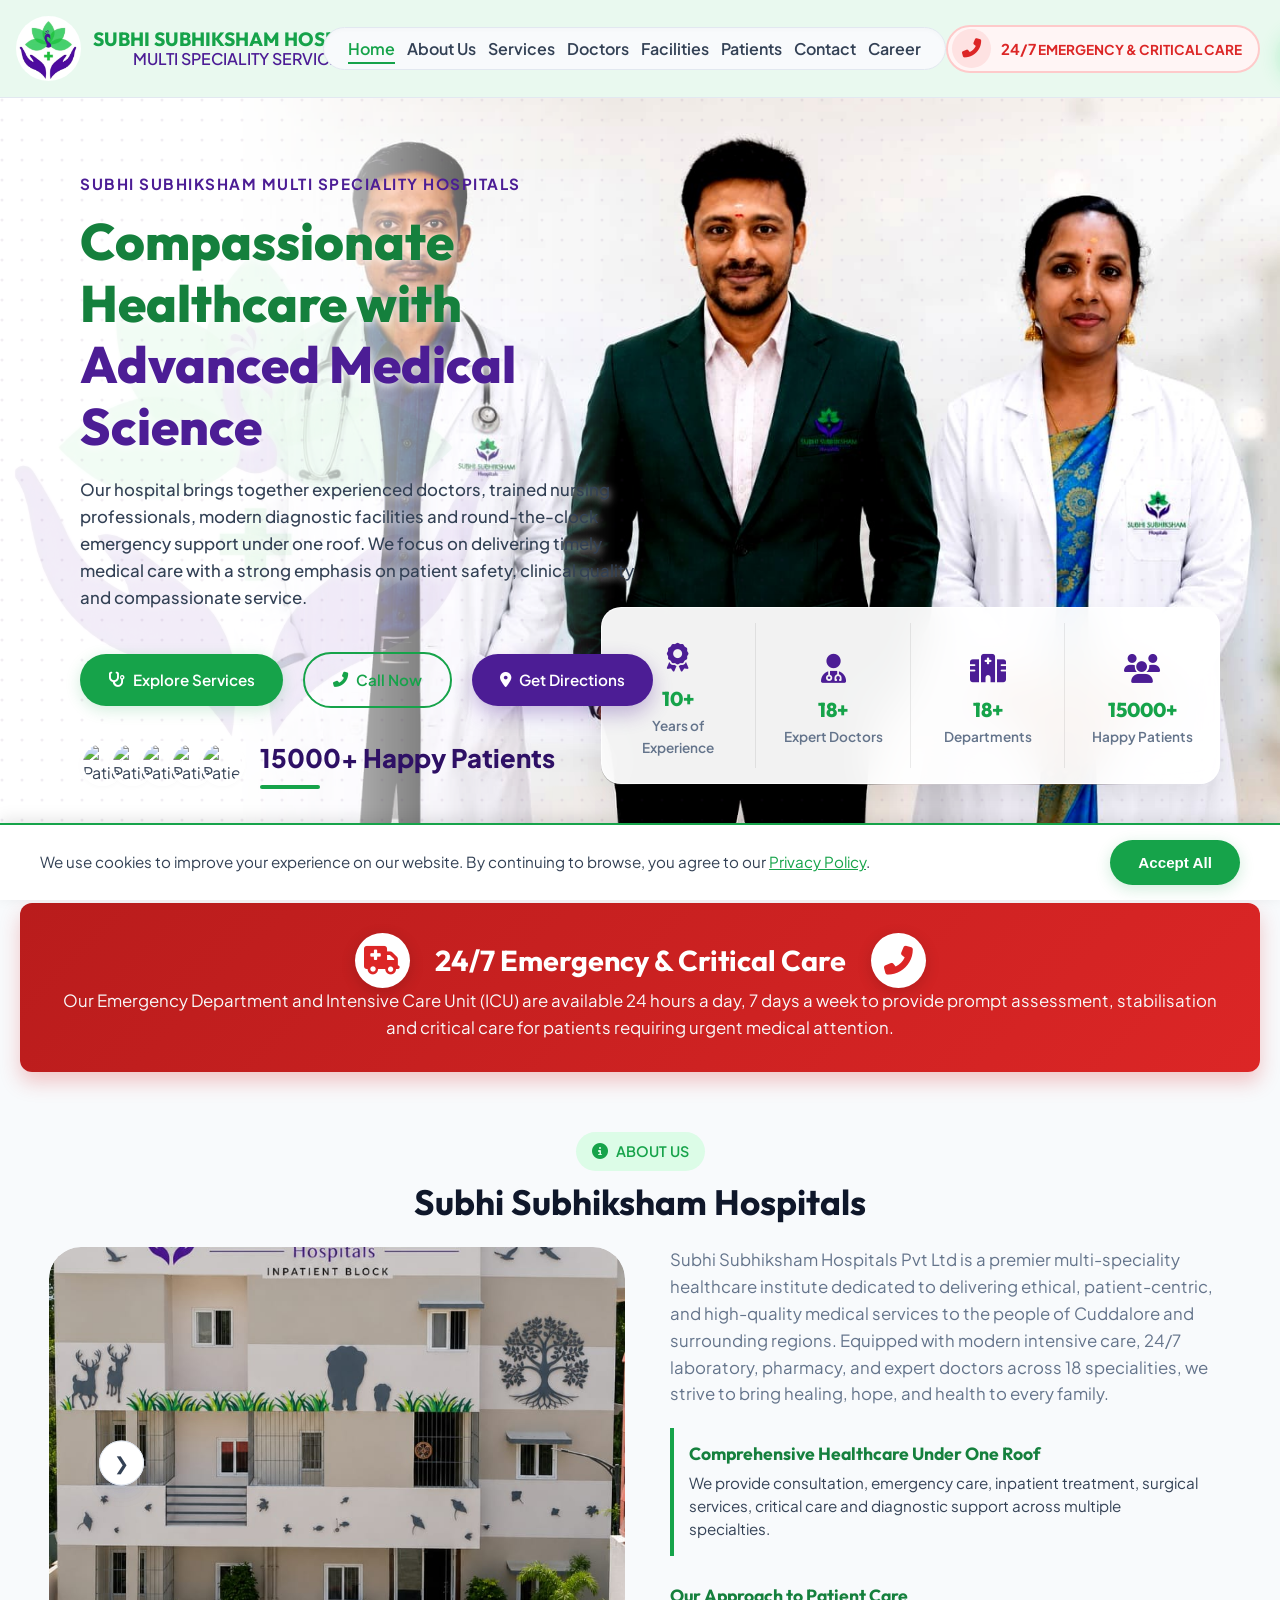
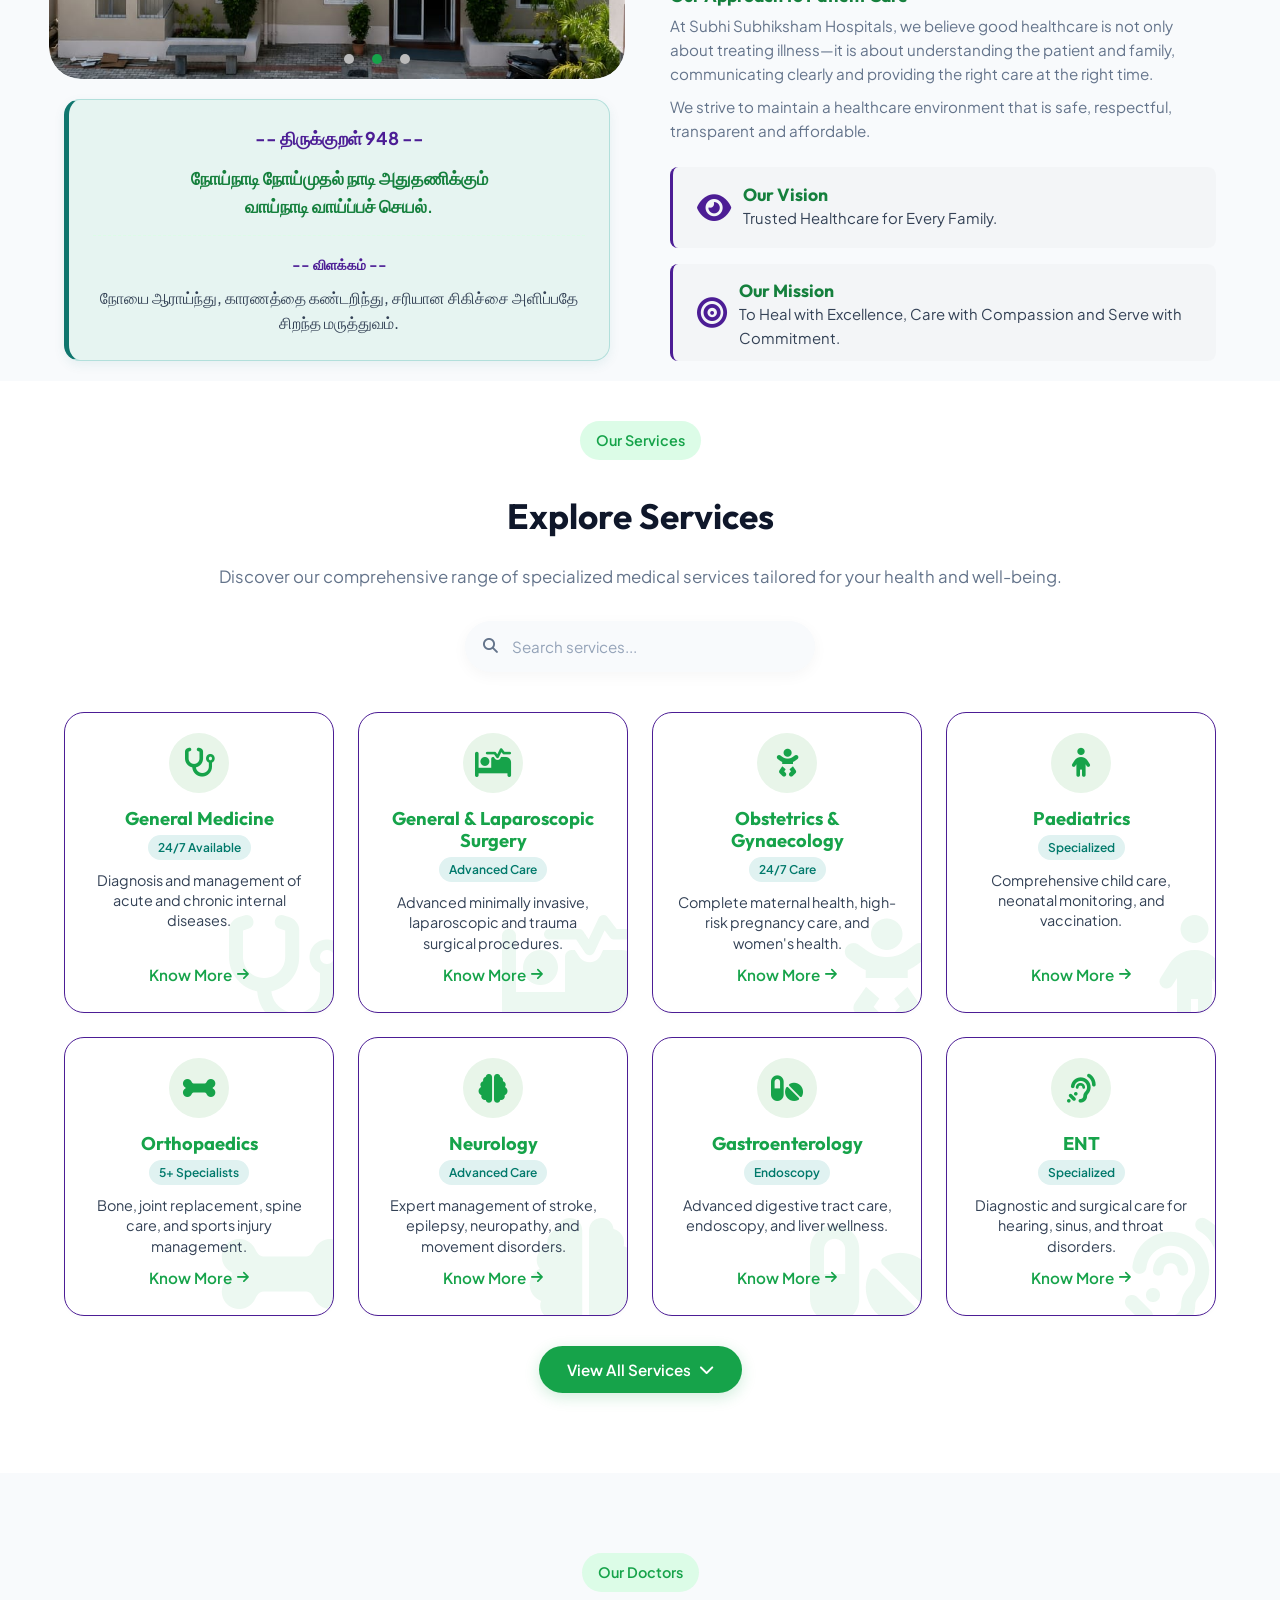
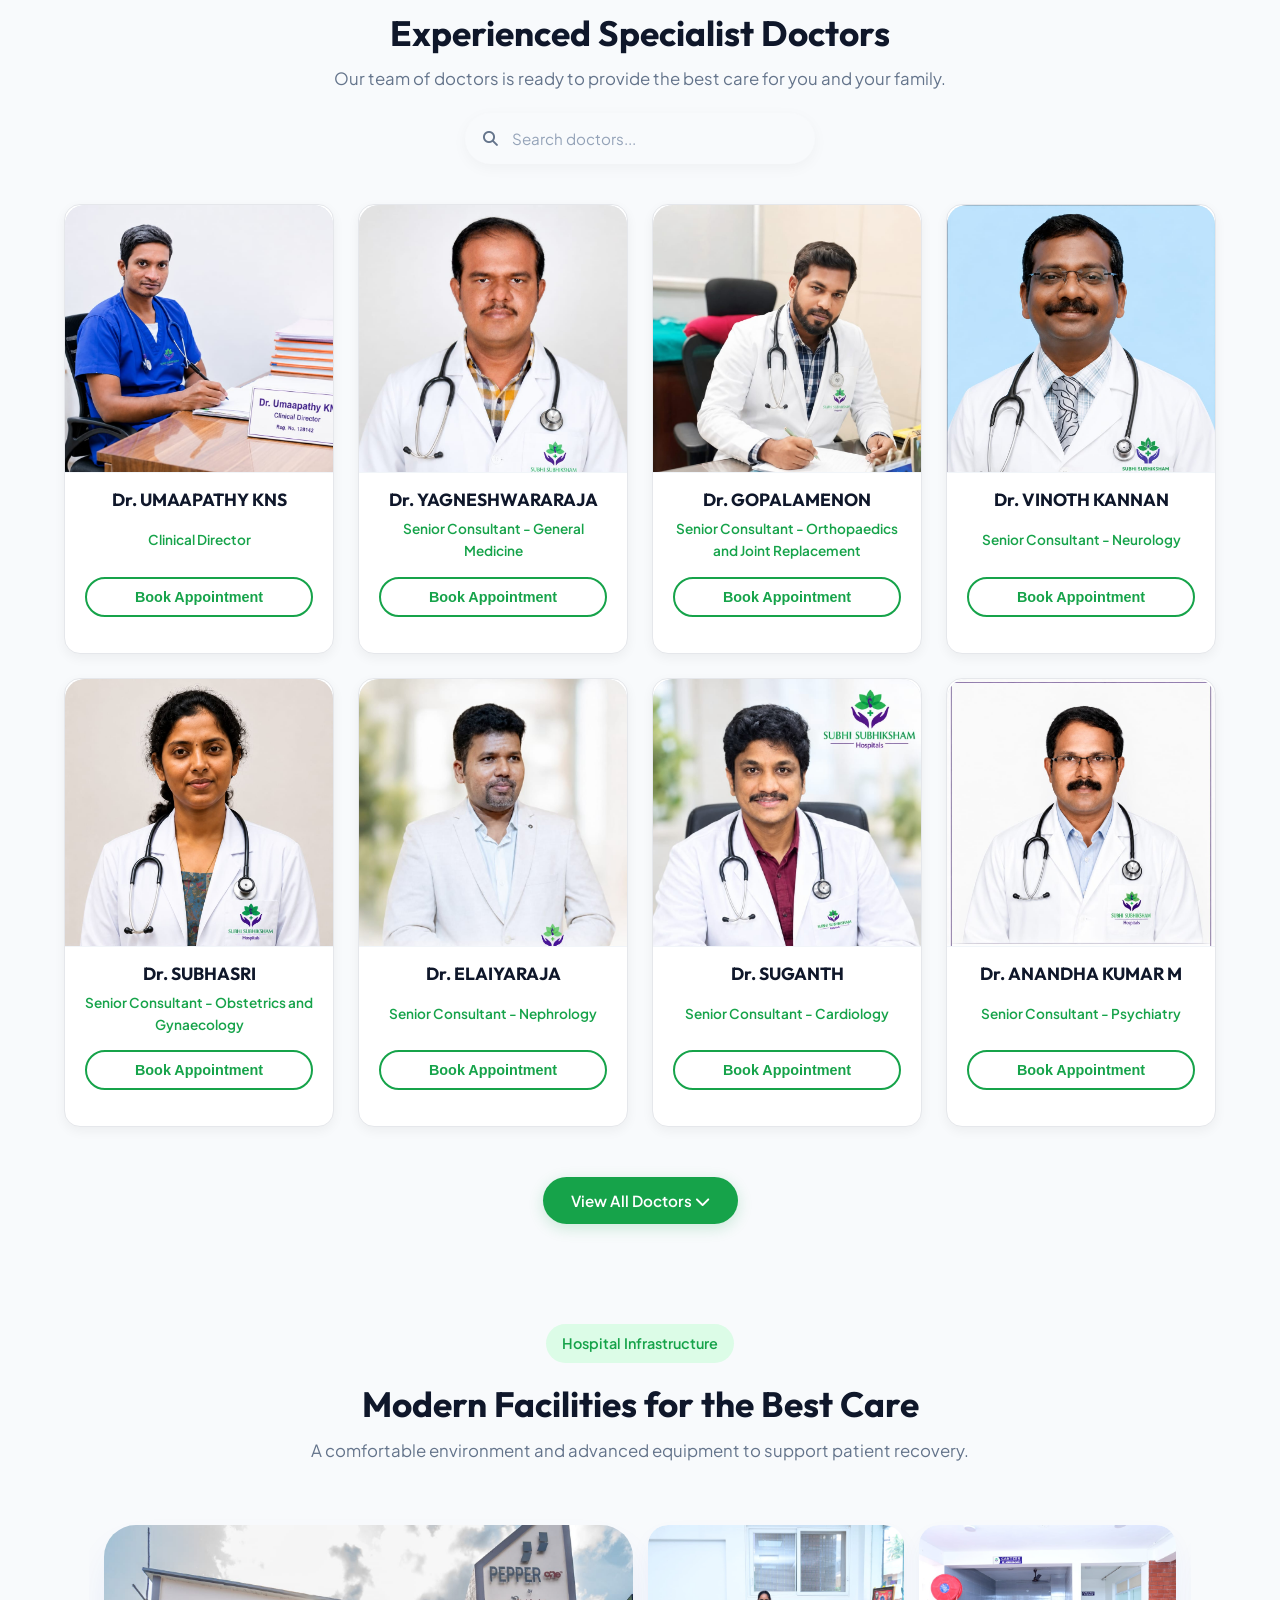
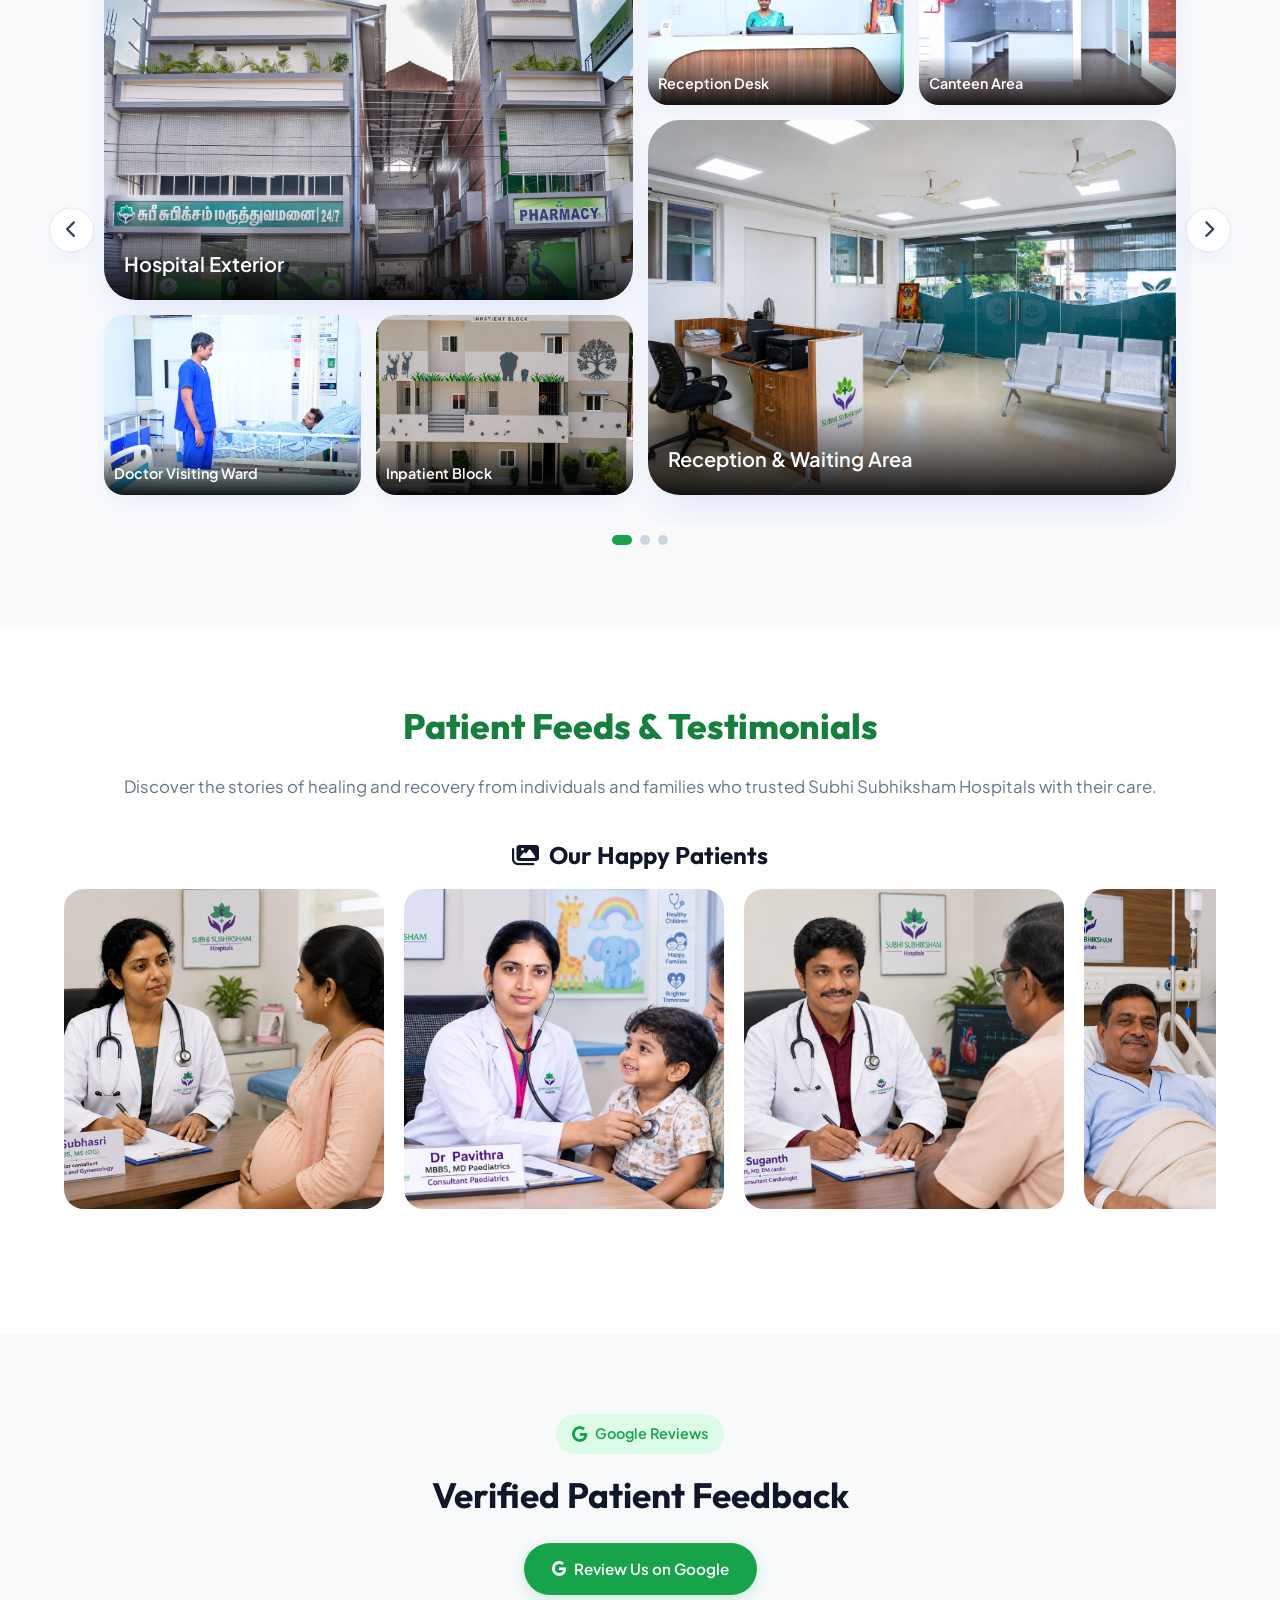
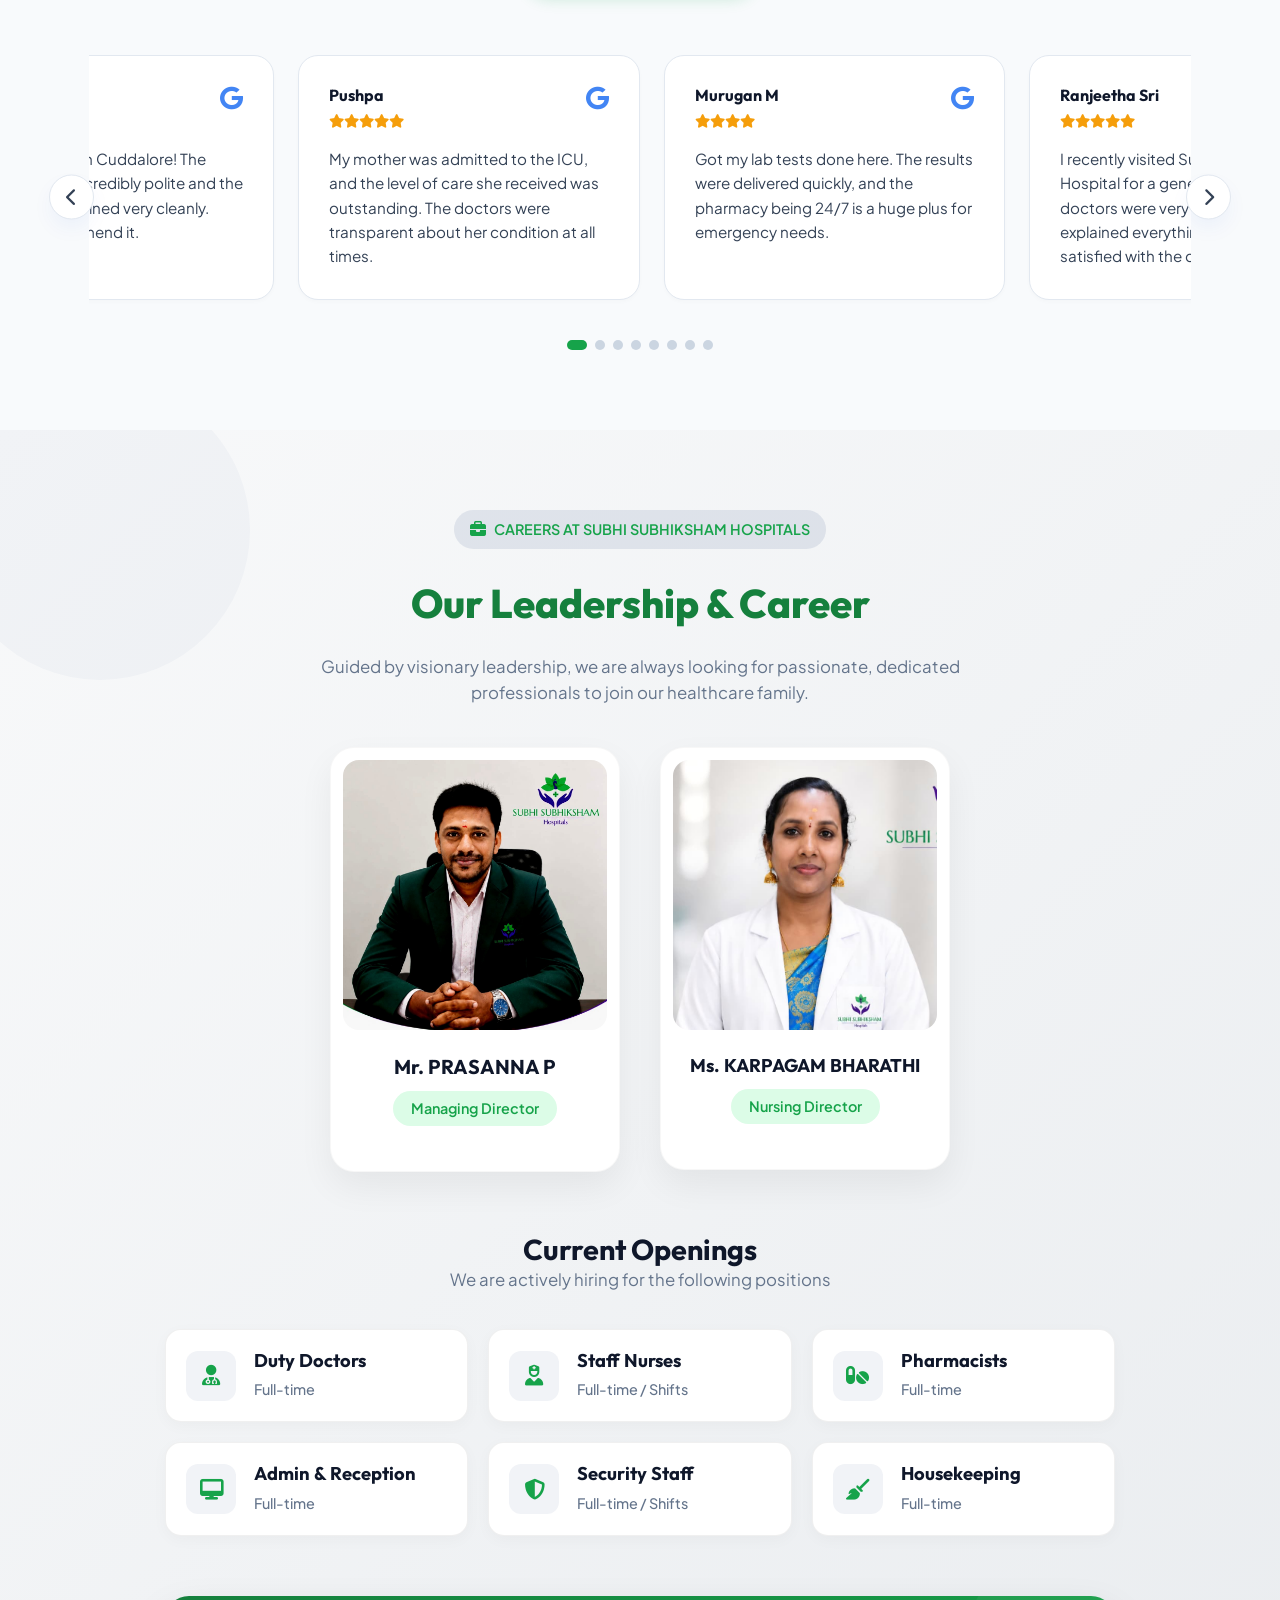
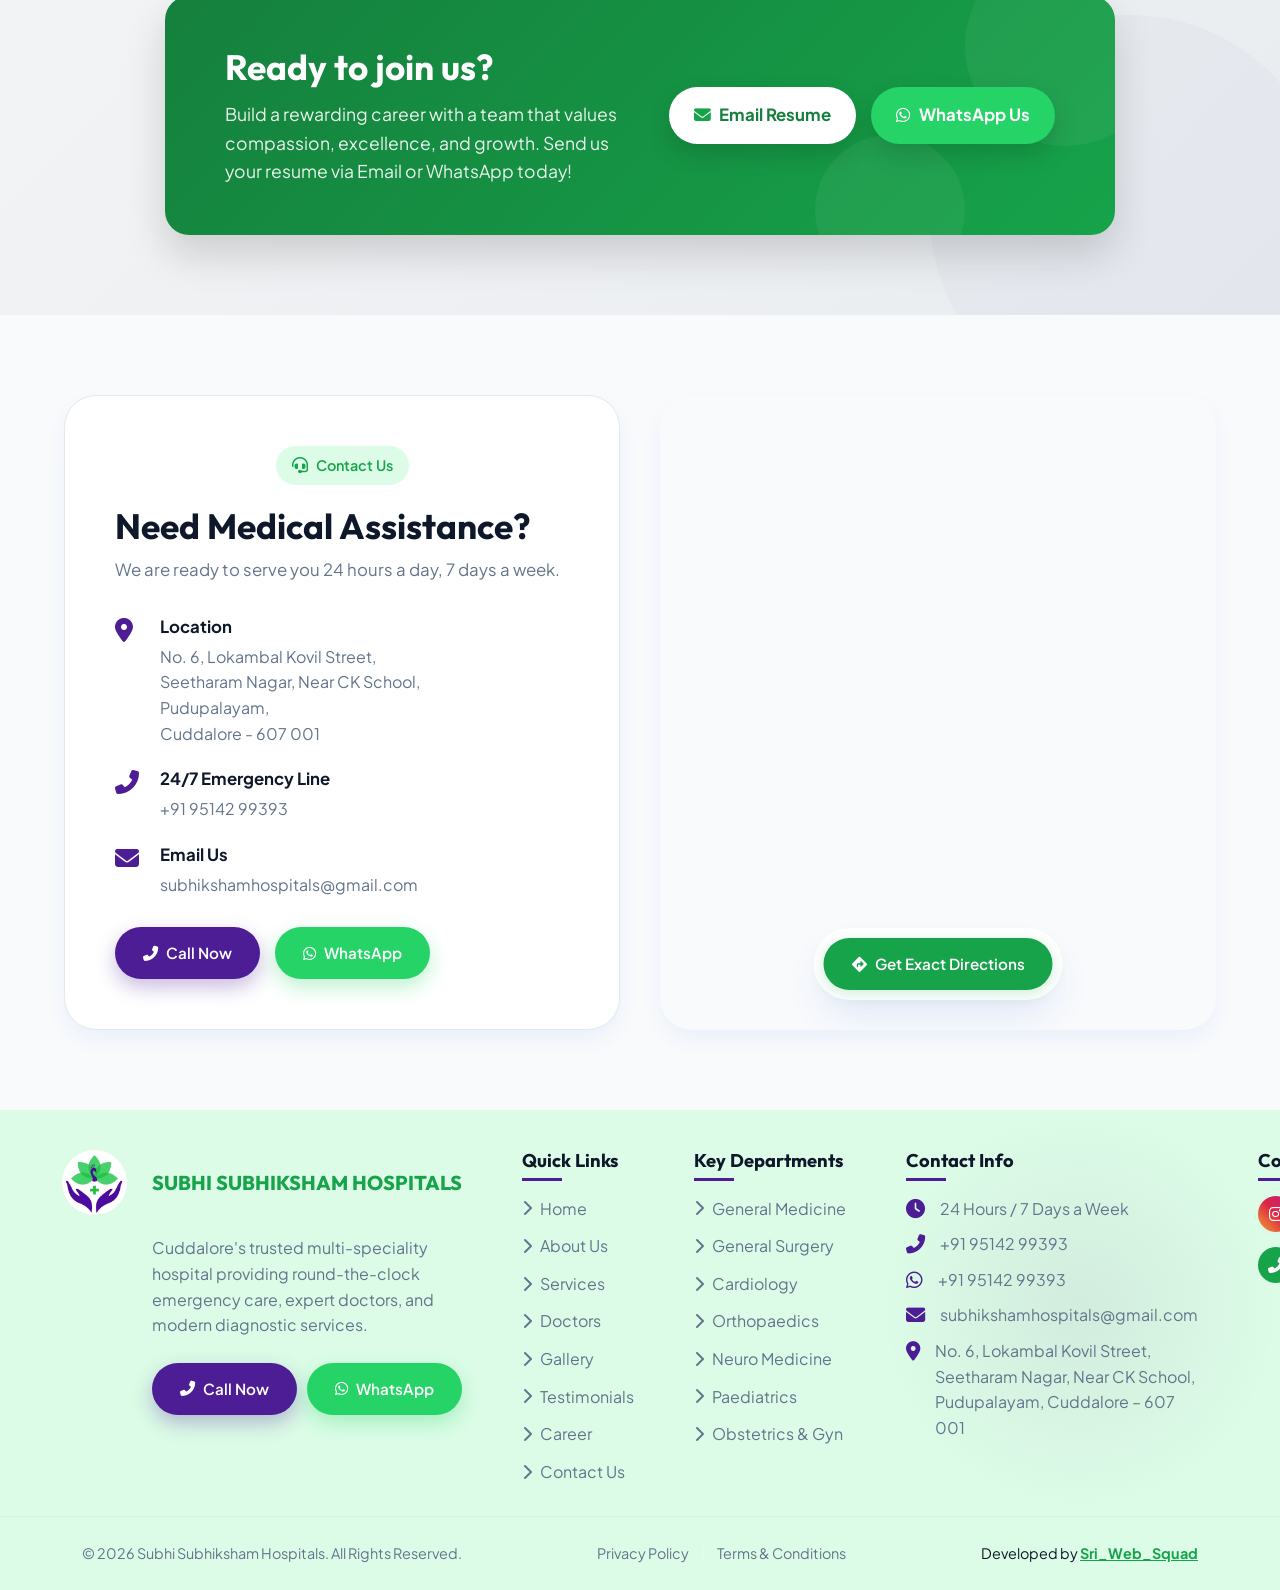
==== index.html @ 4c61d58d "Enhance UI: update career section, open roles, footer links, and styling" ====
<!DOCTYPE html>
<html lang="en">

<head>
    <meta charset="UTF-8">
    <meta name="viewport" content="width=device-width, initial-scale=1.0">
    
    <!-- Primary Meta Tags -->
    <title>Subhi Subhiksham Hospitals | Premium Multi-Speciality Care</title>
    <meta name="title" content="Subhi Subhiksham Hospitals | Premium Multi-Speciality Care">
    <meta name="description" content="Subhi Subhiksham Hospitals Pvt Ltd is a premier multi-speciality healthcare institute providing top-notch medical services, expert doctors, and advanced emergency care.">
    <meta name="keywords" content="Subhi Subhiksham Hospitals, Hospital, Multi-speciality hospital, emergency care, top doctors, medical services, healthcare, Cuddalore">
    <meta name="author" content="Subhi Subhiksham Hospitals">
    <meta name="robots" content="index, follow">
    <meta name="language" content="English">

    <!-- Open Graph / Facebook -->
    <meta property="og:type" content="website">
    <meta property="og:url" content="https://www.subhisubhikshamhospitals.com/">
    <meta property="og:title" content="Subhi Subhiksham Hospitals | Premium Multi-Speciality Care">
    <meta property="og:description" content="Experience world-class healthcare at Subhi Subhiksham Hospitals. We offer advanced medical treatments across multiple specialties with a focus on patient well-being.">
    <meta property="og:image" content="https://www.subhisubhikshamhospitals.com/images/logo/subhi-logo.jpg">

    <!-- Twitter -->
    <meta property="twitter:card" content="summary_large_image">
    <meta property="twitter:url" content="https://www.subhisubhikshamhospitals.com/">
    <meta property="twitter:title" content="Subhi Subhiksham Hospitals | Premium Multi-Speciality Care">
    <meta property="twitter:description" content="Experience world-class healthcare at Subhi Subhiksham Hospitals. We offer advanced medical treatments across multiple specialties with a focus on patient well-being.">
    <meta property="twitter:image" content="https://www.subhisubhikshamhospitals.com/images/logo/subhi-logo.jpg">

    <!-- Canonical Tag -->
    <link rel="canonical" href="https://www.subhisubhikshamhospitals.com/">

    <!-- Fonts & Icons -->
    <link
        href="https://fonts.googleapis.com/css2?family=Outfit:wght@400;600;700;800&family=Plus+Jakarta+Sans:wght@400;500;600;700&display=swap"
        rel="stylesheet">
    <link rel="stylesheet" href="https://cdnjs.cloudflare.com/ajax/libs/font-awesome/6.4.0/css/all.min.css">

    <!-- Custom CSS -->
    <link rel="stylesheet" href="style.css">
</head>

<body>

    <!-- 1. Navigation Bar -->
    <nav id="navbar" class="navbar">
        <div class="container nav-container">
            <div class="logo">
                <img src="images/logo/subhi-logo.jpg" alt="Logo" class="header-logo-img">
                <div class="logo-text-wrapper">
                    <span class="logo-text header-logo-text">SUBHI SUBHIKSHAM HOSPITALS</span>
                    <span class="logo-tagline">MULTI SPECIALITY SERVICES</span>
                </div>
            </div>
            <ul class="nav-links" id="nav-links">
                <li><a href="#home" class="active">Home</a></li>
                <li><a href="#about">About Us</a></li>
                <li><a href="#services">Services</a></li>
                <li><a href="#doctors">Doctors</a></li>
                <li><a href="#infrastructure">Facilities</a></li>
                <li><a href="#testimonials">Patients</a></li>
                <li><a href="#contact">Contact</a></li>
                <li><a href="#career">Career</a></li>
            </ul>
            <div class="nav-contact">
                <a href="tel:+919514299393" class="nav-phone">
                    <i class="fas fa-phone-alt ring-animation"></i>
                    <div class="phone-text">
                        <strong class="emergency-nav-text"><span class="highlight-247">24/7</span> EMERGENCY & CRITICAL CARE</strong>
                    </div>
                </a>
                <a href="https://wa.me/919514299393" class="btn btn-whatsapp"><i class="fab fa-whatsapp"></i>
                    WhatsApp</a>
            </div>
            <div class="hamburger-menu" id="hamburger-menu">
                <i class="fas fa-bars"></i>
            </div>
        </div>
    </nav>

    <!-- 2. Hero Section -->
    <header id="home" class="hero-premium">
        <div class="hero-bg-wrapper">
            <div class="hero-watermark"></div>
            <div class="hero-bg-image"></div>
            <div class="hero-bg-pattern"></div>
            <div class="hero-bg-gradient"></div>
        </div>
        <div class="hero-content-wrapper">
            <div class="hero-content">
                <div class="hero-top-label">Subhi Subhiksham Multi Speciality Hospitals</div>
                <h1 id="hero-title">Compassionate Healthcare with <span>Advanced Medical Science</span></h1>
                <p id="hero-subtitle">Our hospital brings together experienced doctors, trained nursing professionals,
                    modern diagnostic facilities and round-the-clock emergency support under one roof. We focus on
                    delivering timely medical care with a strong emphasis on patient safety, clinical quality and
                    compassionate service.</p>
                <div class="hero-buttons">
                    <a href="#services" class="btn btn-primary"><i class="fas fa-stethoscope"></i> Explore Services</a>
                    <a href="tel:+919514299393" class="btn btn-outline-primary"><i class="fas fa-phone-alt"></i> Call
                        Now</a>
                    <a href="https://maps.google.com/?q=Subhi+Subhiksham+Hospitals+Cuddalore" target="_blank"
                        class="btn btn-secondary"><i class="fas fa-map-marker-alt"></i> Get Directions</a>
                </div>

                <!-- Social Proof Section -->
                <div class="social-proof-wrapper">
                    <div class="avatar-group">
                        <img src="https://randomuser.me/api/portraits/women/43.jpg" alt="Patient 1">
                        <img src="https://randomuser.me/api/portraits/men/44.jpg" alt="Patient 2">
                        <img src="https://randomuser.me/api/portraits/women/65.jpg" alt="Patient 3">
                        <img src="https://randomuser.me/api/portraits/men/32.jpg" alt="Patient 4">
                        <img src="https://randomuser.me/api/portraits/women/90.jpg" alt="Patient 5">
                    </div>
                    <div class="social-proof-text">
                        <strong><span class="animate-count" data-target="15000">0</span>+ Happy Patients</strong>
                    </div>
                </div>
            </div>
        </div>

        <!-- Counters Section (Premium) -->
        <div class="counters-wrapper">
            <div class="counters-grid">
                <div class="counter-item">
                    <div class="counter-icon"><i class="fas fa-award"></i></div>
                    <h3 id="count-experience"><span class="animate-count" data-target="10">0</span>+</h3>
                    <p>Years of Experience</p>
                </div>
                <div class="counter-item">
                    <div class="counter-icon"><i class="fas fa-user-md"></i></div>
                    <h3 id="count-doctors"><span class="animate-count" data-target="18">0</span>+</h3>
                    <p>Expert Doctors</p>
                </div>
                <div class="counter-item">
                    <div class="counter-icon"><i class="fas fa-hospital"></i></div>
                    <h3 id="count-departments"><span class="animate-count" data-target="18">0</span>+</h3>
                    <p>Departments</p>
                </div>
                <div class="counter-item">
                    <div class="counter-icon"><i class="fas fa-users"></i></div>
                    <h3 id="count-patients"><span class="animate-count" data-target="15000">0</span>+</h3>
                    <p>Happy Patients</p>
                </div>
            </div>
        </div>
        </div>
    </header>

    <!-- Emergency & Critical Care Spotlight -->
    <div class="container emergency-spotlight-wrapper">
        <div class="emergency-spotlight">
            <div class="emergency-spotlight-content">
                <div class="emergency-spotlight-header">
                    <i class="fas fa-ambulance emergency-ambulance-icon"></i>
                    <h3 class="emergency-spotlight-title"><span class="emergency-247">24/7</span> <span class="emergency-text">Emergency & Critical Care</span></h3>
                    <a href="tel:+919514299393" class="emergency-call-icon"><i class="fas fa-phone-alt ring-animation"></i></a>
                </div>
                <p class="emergency-spotlight-desc">Our Emergency Department and Intensive Care Unit (ICU) are available
                    24 hours a day, 7 days a week to provide prompt assessment, stabilisation and critical care for
                    patients requiring urgent medical attention.</p>
            </div>
        </div>
    </div>
    <!-- 3. About Section -->
    <section id="about" class="about">
        <div class="container" style="text-align: center; margin-bottom: 24px;">
            <div class="badge" style="display: inline-flex; margin: 0 auto;"><i class="fas fa-info-circle"></i> ABOUT US</div>
            <h2 class="section-title" style="color: var(--dark); margin-top: 10px; text-align: center;">Subhi Subhiksham Hospitals</h2>
        </div>
        
        <div class="container about-grid">
            <!-- Left Column: Photo + Thirukkural + Vision/Mission -->
            <div class="about-left-col">
                <div class="about-img carousel-container">
                    <div class="about-slide active">
                        <img src="images/about-image/hospital-main.jpg" alt="Hospital Main">
                    </div>
                    <div class="about-slide">
                        <img src="images/about-image/inpatient-block.jpg" alt="Inpatient Block">
                    </div>
                    <div class="about-slide">
                        <img src="images/about-image/reception-area.jpg" alt="Reception Area">
                    </div>
                    
                    <div class="carousel-controls">
                        <button class="carousel-btn prev" onclick="moveAboutCarousel(-1)">❮</button>
                        <button class="carousel-btn next" onclick="moveAboutCarousel(1)">❯</button>
                    </div>
                    <div class="carousel-dots">
                        <span class="about-dot active" onclick="currentAboutSlide(0)"></span>
                        <span class="about-dot" onclick="currentAboutSlide(1)"></span>
                        <span class="about-dot" onclick="currentAboutSlide(2)"></span>
                    </div>
                </div>

                <div class="thirukkural-container text-center">
                    <span class="kural-label">-- திருக்குறள் 948 --</span>
                    <p class="kural-text">
                        நோய்நாடி நோய்முதல் நாடி அதுதணிக்கும்<br>
                        வாய்நாடி வாய்ப்பச் செயல்.
                    </p>
                    <div style="margin-top: 15px; border-top: 1px dashed var(--primary-light); padding-top: 15px;">
                        <span class="kural-label" style="font-size: 0.9rem; margin-bottom: 8px; display: inline-block;">-- விளக்கம் --</span>
                        <p style="font-size: 1rem; color: var(--text-main); font-weight: 500; line-height: 1.6;">
                            நோயை ஆராய்ந்து, காரணத்தை கண்டறிந்து, சரியான சிகிச்சை அளிப்பதே சிறந்த மருத்துவம்.
                        </p>
                    </div>
                </div>

            </div>

            <!-- Right Column: Text Content -->
            <div class="about-content">
                <div class="section-desc" id="about-desc">
                    Subhi Subhiksham Hospitals Pvt Ltd is a premier multi-speciality healthcare institute dedicated to
                    delivering ethical, patient-centric, and high-quality medical services to the people of Cuddalore
                    and surrounding regions. Equipped with modern intensive care, 24/7 laboratory, pharmacy, and expert
                    doctors across 18 specialities, we strive to bring healing, hope, and health to every family.
                </div>
                <div class="about-highlight-box">
                    <h4 class="about-highlight-title">Comprehensive Healthcare Under One Roof</h4>
                    <p class="about-highlight-text">We provide consultation, emergency care, inpatient treatment,
                        surgical services, critical care and diagnostic support across multiple specialties.</p>
                </div>
                <div class="about-approach-wrapper">
                    <h4 class="about-approach-title">Our Approach to Patient Care</h4>
                    <p class="about-approach-text">
                        At Subhi Subhiksham Hospitals, we believe good healthcare is not only about treating illness—it
                        is about understanding the patient and family, communicating clearly and providing the right
                        care at the right time.
                    </p>
                    <p class="about-approach-text">
                        We strive to maintain a healthcare environment that is safe, respectful, transparent and
                        affordable.
                    </p>
                    <div class="approach-subsections">
                        <div class="vm-card vision-card">
                            <div class="vm-icon"><i class="fas fa-eye"></i></div>
                            <div>
                                <h4 class="vm-title">Our Vision</h4>
                                <p class="vm-desc subtitle" title="Trusted Healthcare for Every Family.">Trusted Healthcare for Every Family.</p>
                            </div>
                        </div>
                        <div class="vm-card mission-card">
                            <div class="vm-icon"><i class="fas fa-bullseye"></i></div>
                            <div>
                                <h4 class="vm-title">Our Mission</h4>
                                <p class="vm-desc subtitle" title="To Heal with Excellence, Care with Compassion and Serve with Commitment.">To Heal with Excellence, Care with Compassion and Serve with Commitment.</p>
                            </div>
                        </div>
                    </div>
                </div>
            </div>

        </div>
    </section>

    <!-- 4. Services Section -->
    <section id="services" class="services">
        <div class="container">
            <div class="section-header"
                style="flex-direction: column; align-items: center; gap: 15px; text-align: center;">
                <div class="badge">Our Services</div>
                <h2 class="section-title">Explore Services</h2>
                <p class="section-desc">Discover our comprehensive range of specialized medical services tailored for
                    your health and well-being.</p>
                <div style="display: flex; justify-content: center; width: 100%; margin-top: 15px;">
                    <div class="search-input-wrapper">
                        <i class="fas fa-search search-icon"></i>
                        <input type="text" id="service-search-input" placeholder="Search services..."
                            class="search-input">
                    </div>
                </div>
            </div>
            <div class="services-grid" id="departments-grid">
                <!-- Populated by JS -->
            </div>
            <div class="view-all-wrapper">
                <button id="view-all-services-btn" class="btn btn-primary view-all-btn">View All Services <i
                        class="fas fa-chevron-down"></i></button>
            </div>
        </div>
    </section>

    <!-- 5. Doctors Section -->
    <section id="doctors" class="doctors">
        <div class="container">
            <div class="section-header">
                <div class="section-header-center">
                    <div class="badge">Our Doctors</div>
                    <h2 class="section-title">Experienced Specialist Doctors</h2>
                    <p class="section-desc">Our team of doctors is ready to provide the best care for you and your
                        family.</p>
                    <div style="display: flex; justify-content: center; width: 100%; margin-top: 20px;">
                        <div class="search-input-wrapper">
                            <i class="fas fa-search search-icon"></i>
                            <input type="text" id="doctor-search-input" placeholder="Search doctors..."
                                class="search-input">
                        </div>
                    </div>
                </div>
            </div>
            <div class="doctors-carousel" id="doctors-grid">
                <!-- Populated by JS -->
            </div>
            <div class="view-all-wrapper">
                <button id="view-all-doctors-btn" class="btn btn-primary view-all-btn">View All Doctors <i
                        class="fas fa-chevron-down"></i></button>
            </div>
        </div>
    </section>

    <!-- 6. Infrastructure Showcase Section (Dark) -->
    <section id="infrastructure" class="infrastructure-wrapper">
        <div class="container">
            <div class="section-header center-header">
                <div class="badge">Hospital Infrastructure</div>
                <h2 class="section-title">Modern Facilities for the Best Care</h2>
                <p class="section-desc">A comfortable environment and advanced equipment to support
                    patient recovery.</p>
            </div>
            <div class="carousel-container infrastructure-carousel-container">
                <button class="carousel-btn prev-btn"><i class="fas fa-chevron-left"></i></button>
                <div class="carousel-track" id="infrastructure-track">
                    <!-- Populated by JS -->
                </div>
                <button class="carousel-btn next-btn"><i class="fas fa-chevron-right"></i></button>
                <div class="carousel-dots" id="infrastructure-dots"></div>
            </div>
        </div>
    </section>



    <!-- Lightbox -->
    <div id="lightbox" class="lightbox">
        <span class="lightbox-close">&times;</span>
        <div class="lightbox-content">
            <button class="lightbox-btn lightbox-prev"><i class="fas fa-chevron-left"></i></button>
            <img id="lightbox-img" src="" alt="Gallery Full">
            <button class="lightbox-btn lightbox-next"><i class="fas fa-chevron-right"></i></button>
        </div>
        <div class="lightbox-counter"><span id="lightbox-current">1</span> / <span id="lightbox-total">10</span></div>
    </div>



    <!-- 9. Patient Feeds & Testimonials -->
    <section id="testimonials" class="patient-feeds-section">
        <div class="container">
            <div class="section-header center-header center-header-padded" style="flex-direction: column; align-items: center; text-align: center; gap: 15px;">
                <h2 class="section-title section-title-large">Patient Feeds & Testimonials</h2>
                <p class="section-desc">Discover the stories of healing and recovery from individuals and families who trusted Subhi Subhiksham Hospitals with their care.</p>
            </div>

            <!-- Our Happy Patients Feed -->
            <div class="feed-container">
                <div class="feed-header">
                    <h3 class="feed-title-flex">
                        <i class="fas fa-images"></i> Our Happy Patients
                    </h3>
                </div>
                <div class="feed-row scroll-right" id="patient-feeds-track">
                    <!-- Populated by JS -->
                </div>
            </div>


        </div>
    </section>

    <!-- 10. Google Reviews -->
    <section id="google-reviews" class="google-reviews-section bg-light">
        <div class="container">
            <div class="section-header center-header">
                <div class="badge"><i class="fab fa-google"></i> Google Reviews</div>
                <h2 class="section-title">Verified Patient Feedback</h2>
                <div class="google-review-btn-wrapper">
                    <a href="https://www.google.com/maps/place/Subhi+Subhiksham+Hospitals+Pvt+Ltd/@11.7489459,79.7654655,17z/data=!4m8!3m7!1s0x3a5499fc05d33519:0x494043054fecdf76!8m2!3d11.7489407!4d79.7680404!9m1!1b1!16s%2Fg%2F11xzhg47z6?entry=ttu&g_ep=EgoyMDI2MDgyNi4wIKXMDSoASAFQAw%3D%3D" id="google-review-btn" target="_blank" class="btn btn-primary"><i
                            class="fab fa-google"></i> Review Us on Google</a>
                </div>
            </div>
            <div class="carousel-container reviews-carousel-container">
                <button class="carousel-btn prev-btn"><i class="fas fa-chevron-left"></i></button>
                <div class="carousel-track" id="reviews-track">
                    <!-- Populated by JS -->
                </div>
                <button class="carousel-btn next-btn"><i class="fas fa-chevron-right"></i></button>
                <div class="carousel-dots" id="reviews-dots"></div>
            </div>
        </div>
    </section>

    <!-- 10.5 Career -->
    <section id="career" class="career-section" style="padding: 80px 0; background: linear-gradient(135deg, #f8f9fa 0%, #e9ecef 100%); position: relative; overflow: hidden;">
        <!-- Decorative background elements -->
        <div style="position: absolute; top: -50px; left: -50px; width: 300px; height: 300px; border-radius: 50%; background: rgba(30, 60, 114, 0.03); z-index: 0;"></div>
        <div style="position: absolute; bottom: -100px; right: -50px; width: 400px; height: 400px; border-radius: 50%; background: rgba(42, 82, 152, 0.03); z-index: 0;"></div>
        
        <div class="container" style="position: relative; z-index: 1;">
            <div class="section-header center-header center-header-padded" style="flex-direction: column; align-items: center; text-align: center; gap: 15px;">
                <div class="badge" style="margin-bottom: 15px; background: rgba(30,60,114,0.1); color: var(--primary-color); border: none; padding: 8px 16px;"><i class="fas fa-briefcase"></i> CAREERS AT SUBHI SUBHIKSHAM HOSPITALS</div>
                <h2 class="section-title section-title-large" style="font-size: 2.5rem;">Our Leadership & Career</h2>
                <p class="section-desc" style="max-width: 650px;">Guided by visionary leadership, we are always looking for passionate, dedicated professionals to join our healthcare family.</p>
            </div>
            
            <div style="display: flex; gap: 40px; justify-content: center; margin-top: 40px; flex-wrap: wrap;">
                <!-- PRASANNA P Card -->
                <div class="doctor-card" style="width: 290px; text-align: center; border-radius: 24px; overflow: hidden; background: white; box-shadow: 0 15px 35px rgba(0,0,0,0.06); transition: transform 0.3s ease; border: 1px solid rgba(0,0,0,0.03);">
                    <div style="position: relative; padding: 12px 12px 0 12px;">
                         <img src="images/doctors/prasanna-p.jpeg" alt="PRASANNA P" style="width: 100%; height: 270px; object-fit: cover; object-position: top; border-radius: 16px;">
                    </div>
                    <div style="padding: 25px 20px;">
                        <h4 style="font-size: 1.25rem; font-weight: 700; color: var(--dark); margin-bottom: 12px;">Mr. PRASANNA P</h4>
                        <span style="display: inline-block; padding: 6px 18px; background: var(--primary-light); color: var(--primary-color); border-radius: 30px; font-weight: 600; font-size: 0.9rem;">Managing Director</span>
                    </div>
                </div>
                
                <!-- KARPAGAM BHARATHI Card -->
                <div class="doctor-card" style="width: 290px; text-align: center; border-radius: 24px; overflow: hidden; background: white; box-shadow: 0 15px 35px rgba(0,0,0,0.06); transition: transform 0.3s ease; border: 1px solid rgba(0,0,0,0.03);">
                    <div style="position: relative; padding: 12px 12px 0 12px;">
                        <img src="images/doctors/ms- karpagam-bharathi.jpeg" alt="Ms. KARPAGAM BHARATHI" style="width: 100%; height: 270px; object-fit: cover; object-position: top; border-radius: 16px;">
                    </div>
                    <div style="padding: 25px 20px;">
                        <h4 style="font-size: 1.15rem; font-weight: 700; color: var(--dark); margin-bottom: 12px; white-space: nowrap;">Ms. KARPAGAM BHARATHI</h4>
                        <span style="display: inline-block; padding: 6px 18px; background: var(--primary-light); color: var(--primary-color); border-radius: 30px; font-weight: 600; font-size: 0.9rem;">Nursing Director</span>
                    </div>
                </div>
            </div>

            <!-- Current Openings -->
            <div style="margin-top: 60px;">
                <div style="text-align: center; margin-bottom: 35px;">
                    <h3 style="font-size: 1.8rem; color: var(--dark); font-weight: 700;">Current Openings</h3>
                    <p style="color: var(--text-light); font-size: 1.05rem;">We are actively hiring for the following positions</p>
                </div>
                <div style="display: grid; grid-template-columns: repeat(auto-fit, minmax(280px, 1fr)); gap: 20px; max-width: 950px; margin: 0 auto;">
                    
                    <div style="background: white; border: 1px solid rgba(0,0,0,0.06); border-radius: 16px; padding: 20px; display: flex; align-items: center; gap: 18px; box-shadow: 0 4px 15px rgba(0,0,0,0.03);">
                        <div style="background: rgba(30,60,114,0.06); color: var(--primary-color); width: 50px; height: 50px; border-radius: 12px; display: flex; align-items: center; justify-content: center; font-size: 1.3rem;">
                            <i class="fas fa-user-md"></i>
                        </div>
                        <div>
                            <h4 style="font-size: 1.15rem; margin: 0 0 4px 0; color: var(--dark); font-weight: 700;">Duty Doctors</h4>
                            <span style="font-size: 0.9rem; color: var(--text-light); font-weight: 500;">Full-time</span>
                        </div>
                    </div>
                    
                    <div style="background: white; border: 1px solid rgba(0,0,0,0.06); border-radius: 16px; padding: 20px; display: flex; align-items: center; gap: 18px; box-shadow: 0 4px 15px rgba(0,0,0,0.03);">
                        <div style="background: rgba(30,60,114,0.06); color: var(--primary-color); width: 50px; height: 50px; border-radius: 12px; display: flex; align-items: center; justify-content: center; font-size: 1.3rem;">
                            <i class="fas fa-user-nurse"></i>
                        </div>
                        <div>
                            <h4 style="font-size: 1.15rem; margin: 0 0 4px 0; color: var(--dark); font-weight: 700;">Staff Nurses</h4>
                            <span style="font-size: 0.9rem; color: var(--text-light); font-weight: 500;">Full-time / Shifts</span>
                        </div>
                    </div>
                    
                    <div style="background: white; border: 1px solid rgba(0,0,0,0.06); border-radius: 16px; padding: 20px; display: flex; align-items: center; gap: 18px; box-shadow: 0 4px 15px rgba(0,0,0,0.03);">
                        <div style="background: rgba(30,60,114,0.06); color: var(--primary-color); width: 50px; height: 50px; border-radius: 12px; display: flex; align-items: center; justify-content: center; font-size: 1.3rem;">
                            <i class="fas fa-pills"></i>
                        </div>
                        <div>
                            <h4 style="font-size: 1.15rem; margin: 0 0 4px 0; color: var(--dark); font-weight: 700;">Pharmacists</h4>
                            <span style="font-size: 0.9rem; color: var(--text-light); font-weight: 500;">Full-time</span>
                        </div>
                    </div>
                    
                    <div style="background: white; border: 1px solid rgba(0,0,0,0.06); border-radius: 16px; padding: 20px; display: flex; align-items: center; gap: 18px; box-shadow: 0 4px 15px rgba(0,0,0,0.03);">
                        <div style="background: rgba(30,60,114,0.06); color: var(--primary-color); width: 50px; height: 50px; border-radius: 12px; display: flex; align-items: center; justify-content: center; font-size: 1.3rem;">
                            <i class="fas fa-desktop"></i>
                        </div>
                        <div>
                            <h4 style="font-size: 1.15rem; margin: 0 0 4px 0; color: var(--dark); font-weight: 700;">Admin & Reception</h4>
                            <span style="font-size: 0.9rem; color: var(--text-light); font-weight: 500;">Full-time</span>
                        </div>
                    </div>
                    
                    <div style="background: white; border: 1px solid rgba(0,0,0,0.06); border-radius: 16px; padding: 20px; display: flex; align-items: center; gap: 18px; box-shadow: 0 4px 15px rgba(0,0,0,0.03);">
                        <div style="background: rgba(30,60,114,0.06); color: var(--primary-color); width: 50px; height: 50px; border-radius: 12px; display: flex; align-items: center; justify-content: center; font-size: 1.3rem;">
                            <i class="fas fa-shield-alt"></i>
                        </div>
                        <div>
                            <h4 style="font-size: 1.15rem; margin: 0 0 4px 0; color: var(--dark); font-weight: 700;">Security Staff</h4>
                            <span style="font-size: 0.9rem; color: var(--text-light); font-weight: 500;">Full-time / Shifts</span>
                        </div>
                    </div>
                    
                    <div style="background: white; border: 1px solid rgba(0,0,0,0.06); border-radius: 16px; padding: 20px; display: flex; align-items: center; gap: 18px; box-shadow: 0 4px 15px rgba(0,0,0,0.03);">
                        <div style="background: rgba(30,60,114,0.06); color: var(--primary-color); width: 50px; height: 50px; border-radius: 12px; display: flex; align-items: center; justify-content: center; font-size: 1.3rem;">
                            <i class="fas fa-broom"></i>
                        </div>
                        <div>
                            <h4 style="font-size: 1.15rem; margin: 0 0 4px 0; color: var(--dark); font-weight: 700;">Housekeeping</h4>
                            <span style="font-size: 0.9rem; color: var(--text-light); font-weight: 500;">Full-time</span>
                        </div>
                    </div>
                </div>
            </div>

            <!-- Enhanced CTA Banner -->
            <div style="margin-top: 60px; background: linear-gradient(135deg, var(--primary-dark) 0%, var(--primary-color) 100%); padding: 50px 60px; border-radius: 24px; box-shadow: 0 20px 40px rgba(0, 0, 0, 0.15); max-width: 950px; margin-left: auto; margin-right: auto; color: white; display: flex; align-items: center; justify-content: space-between; flex-wrap: wrap; gap: 30px; position: relative; overflow: hidden;">
                <div style="position: absolute; top: -50px; right: -50px; width: 200px; height: 200px; background: rgba(255,255,255,0.05); border-radius: 50%;"></div>
                <div style="position: absolute; bottom: -50px; right: 150px; width: 150px; height: 150px; background: rgba(255,255,255,0.05); border-radius: 50%;"></div>
                
                <div style="flex: 1; min-width: 300px; position: relative; z-index: 1;">
                    <h3 style="font-size: 2.2rem; font-weight: 700; margin-bottom: 12px; color: white; line-height: 1.2;">
                        Ready to join us?
                    </h3>
                    <p style="color: rgba(255,255,255,0.9); font-size: 1.1rem; line-height: 1.6; margin: 0; max-width: 550px;">Build a rewarding career with a team that values compassion, excellence, and growth. Send us your resume via Email or WhatsApp today!</p>
                </div>
                <div style="position: relative; z-index: 1; display: flex; gap: 15px; flex-wrap: wrap; justify-content: center;">
                    <a href="mailto:subhikshamhospitals@gmail.com?subject=Job%20Application" style="background: white; color: var(--primary-dark); border: none; padding: 15px 25px; font-size: 1.05rem; border-radius: 50px; font-weight: 700; display: inline-flex; align-items: center; gap: 8px; box-shadow: 0 10px 25px rgba(0,0,0,0.15); text-decoration: none;">
                        <i class="fas fa-envelope" style="color: var(--primary-color);"></i> Email Resume
                    </a>
                    <a href="https://wa.me/919514299393?text=Hi,%20I%20would%20like%20to%20apply%20for%20a%20job%20at%20your%20hospital.%20Here%20is%20my%20resume." target="_blank" style="background: #25D366; color: white; border: none; padding: 15px 25px; font-size: 1.05rem; border-radius: 50px; font-weight: 700; display: inline-flex; align-items: center; gap: 8px; box-shadow: 0 10px 25px rgba(0,0,0,0.15); text-decoration: none;">
                        <i class="fab fa-whatsapp"></i> WhatsApp Us
                    </a>
                </div>
            </div>
        </div>
    </section>

    <!-- 11. Contact & Location -->
    <section id="contact" class="contact-section">
        <div class="container">
            <div class="contact-grid">
                <div class="contact-info-card">
                    <div class="badge"><i class="fas fa-headset"></i> Contact Us</div>
                    <h2>Need Medical Assistance?</h2>
                    <p>We are ready to serve you 24 hours a day, 7 days a week.</p>
                    <div class="contact-list">
                        <div class="contact-item">
                            <i class="fas fa-map-marker-alt"></i>
                            <div>
                                <strong>Location</strong>
                                <p id="contact-address">No. 6, Lokambal Kovil Street,<br>Seetharam Nagar,
                                    Near CK School,<br>
                                    Pudupalayam,<br>Cuddalore - 607 001</p>
                            </div>
                        </div>
                        <div class="contact-item">
                            <i class="fas fa-phone-alt"></i>
                            <div>
                                <strong>24/7 Emergency Line</strong>
                                <p id="contact-phone">+91 95142 99393</p>
                            </div>
                        </div>
                        <div class="contact-item">
                            <i class="fas fa-envelope"></i>
                            <div>
                                <strong>Email Us</strong>
                                <p>subhikshamhospitals@gmail.com</p>
                            </div>
                        </div>
                    </div>
                    <div class="contact-actions mt-20">
                        <a href="tel:+919514299393" class="btn btn-secondary"><i class="fas fa-phone-alt"></i> Call Now</a>
                        <a href="https://wa.me/919514299393" class="btn btn-whatsapp"><i class="fab fa-whatsapp"></i>
                            WhatsApp</a>
                    </div>
                </div>
                <div class="contact-map-card">
                    <iframe
                        src="https://www.google.com/maps/embed?pb=!1m18!1m12!1m3!1d3907.8284618778643!2d79.7645167!3d11.7419515!2m3!1f0!2f0!3f0!3m2!1i1024!2i768!4f13.1!3m3!1m2!1s0x3a5498822533bb3b%3A0xe5a3637eab80eb4c!2sSubhi%20Subhiksham%20Hospitals%20Pvt%20Ltd!5e0!3m2!1sen!2sin!4v1700000000000!5m2!1sen!2sin"
                        class="contact-map-iframe" allowfullscreen="" loading="lazy"
                        referrerpolicy="no-referrer-when-downgrade"></iframe>
                    <div class="map-overlay">
                        <a href="https://maps.google.com/?q=Subhi+Subhiksham+Hospitals+Cuddalore" target="_blank"
                            class="btn btn-primary"><i class="fas fa-directions"></i> Get Exact Directions</a>
                    </div>
                </div>
            </div>
        </div>
    </section>

    <!-- 12. Premium Footer -->
    <footer class="footer-premium">
        <div class="container">
            <div class="footer-grid">
                <!-- Column 1: Hospital -->
                <div class="footer-col footer-about">
                    <div class="logo footer-logo">
                        <img src="images/logo/subhi-logo.jpg" alt="Logo">
                        <span class="logo-text" style="font-size: 1.25rem;">SUBHI SUBHIKSHAM HOSPITALS</span>
                    </div>
                    <p>Cuddalore's trusted multi-speciality hospital providing round-the-clock emergency care, expert
                        doctors, and modern diagnostic services.</p>
                    <div class="footer-actions">
                        <a href="tel:+919514299393" class="btn btn-secondary"><i class="fas fa-phone-alt"></i> Call Now</a>
                        <a href="https://wa.me/919514299393" class="btn btn-whatsapp"><i class="fab fa-whatsapp"></i>
                            WhatsApp</a>
                    </div>
                </div>

                <!-- Column 2: Quick Links -->
                <div class="footer-col">
                    <h3>Quick Links</h3>
                    <ul class="footer-links">
                        <li><a href="#home"><i class="fas fa-chevron-right"></i> Home</a></li>
                        <li><a href="#about"><i class="fas fa-chevron-right"></i> About Us</a></li>
                        <li><a href="#services"><i class="fas fa-chevron-right"></i> Services</a></li>
                        <li><a href="#doctors"><i class="fas fa-chevron-right"></i> Doctors</a></li>
                        <li><a href="#gallery"><i class="fas fa-chevron-right"></i> Gallery</a></li>
                        <li><a href="#testimonials"><i class="fas fa-chevron-right"></i> Testimonials</a></li>
                        <li><a href="#career"><i class="fas fa-chevron-right"></i> Career</a></li>
                        <li><a href="#contact"><i class="fas fa-chevron-right"></i> Contact Us</a></li>
                    </ul>
                </div>

                <!-- Column 3: Departments -->
                <div class="footer-col">
                    <h3>Key Departments</h3>
                    <ul class="footer-links">
                        <li><a href="#services"><i class="fas fa-chevron-right"></i> General Medicine</a></li>
                        <li><a href="#services"><i class="fas fa-chevron-right"></i> General Surgery</a></li>
                        <li><a href="#services"><i class="fas fa-chevron-right"></i> Cardiology</a></li>
                        <li><a href="#services"><i class="fas fa-chevron-right"></i> Orthopaedics</a></li>
                        <li><a href="#services"><i class="fas fa-chevron-right"></i> Neuro Medicine</a></li>
                        <li><a href="#services"><i class="fas fa-chevron-right"></i> Paediatrics</a></li>
                        <li><a href="#services"><i class="fas fa-chevron-right"></i> Obstetrics & Gyn</a></li>
                    </ul>
                </div>

                <!-- Column 4: Contact Info -->
                <div class="footer-col footer-contact">
                    <h3>Contact Info</h3>
                    <ul>
                        <li><i class="fas fa-clock"></i> 24 Hours / 7 Days a Week</li>
                        <li><i class="fas fa-phone-alt"></i> +91 95142 99393</li>
                        <li><i class="fab fa-whatsapp"></i> +91 95142 99393</li>
                        <li><i class="fas fa-envelope"></i> subhikshamhospitals@gmail.com</li>
                        <li><i class="fas fa-map-marker-alt"></i> No. 6, Lokambal Kovil Street, Seetharam Nagar, Near CK School,
                            Pudupalayam, Cuddalore – 607 001</li>
                    </ul>
                </div>

                <!-- Column 5: Connect -->
                <div class="footer-col">
                    <h3>Connect With Us</h3>
                    <div class="social-links-grid">
                        <a href="https://www.instagram.com/subhisubhkisham?igsi=MWRuMW44cGM5MzVrMQ==" class="social-icon instagram" title="Instagram" target="_blank" rel="noopener noreferrer"><i class="fab fa-instagram"></i></a>
                        <a href="#" class="social-icon facebook" title="Facebook"><i class="fab fa-facebook-f"></i></a>
                        <a href="https://wa.me/919514299393" class="social-icon whatsapp" title="WhatsApp"><i
                                class="fab fa-whatsapp"></i></a>
                        <a href="tel:+919514299393" class="social-icon call" title="Call Us"><i
                                class="fas fa-phone-alt"></i></a>
                        <a href="https://www.google.com/maps/place/Subhi+Subhiksham+Hospitals+Pvt+Ltd/@11.7489459,79.7654655,17z/data=!4m8!3m7!1s0x3a5499fc05d33519:0x494043054fecdf76!8m2!3d11.7489407!4d79.7680404!9m1!1b1!16s%2Fg%2F11xzhg47z6?entry=ttu&g_ep=EgoyMDI2MDgyNi4wIKXMDSoASAFQAw%3D%3D" class="social-icon google" title="Google Reviews" target="_blank" rel="noopener noreferrer"><i class="fab fa-google"></i></a>
                        <a href="mailto:subhikshamhospitals@gmail.com" class="social-icon mail" title="Email Us"><i
                                class="fas fa-envelope"></i></a>
                    </div>
                </div>
            </div>
        </div>

        <!-- Bottom Bar -->
        <div class="footer-bottom-bar">
            <div class="container">
                <div class="footer-bottom-flex">
                    <p>&copy; 2026 Subhi Subhiksham Hospitals. <span style="white-space: nowrap;">All Rights Reserved.</span></p>
                    <div class="footer-legal">
                        <span>Privacy Policy</span>
                        <span class="separator">|</span>
                        <span>Terms & Conditions</span>
                    </div>
                    <p class="developed-by developed-by-dark">Developed by
                        <a href="https://wa.me/917845391712?text=Hi%20Sriram%2C%20I%20found%20you%20on%20your%20Subhi%20Subiksham%20Hospital%20website"
                            target="_blank" rel="noopener noreferrer" class="developer-link">
                            Sri_Web_Squad
                        </a>
                    </p>
                </div>
            </div>
        </div>
    </footer>

    <!-- Appointment Modal -->
    <div id="appointment-modal" class="modal-overlay">
        <div class="modal-content">
            <span class="modal-close" onclick="closeAppointmentModal()">&times;</span>
            <div class="modal-header">
                <h3>Book an Appointment</h3>
                <p>Fill out the form below and we will confirm your appointment via WhatsApp.</p>
            </div>
            <form id="appointment-form" class="modal-form">
                <div class="form-group">
                    <label for="appointment-name">Patient Name <span class="required">*</span></label>
                    <input type="text" id="appointment-name" required placeholder="Enter your full name">
                </div>
                <div class="form-group">
                    <label for="appointment-phone">Phone Number <span class="required">*</span></label>
                    <input type="tel" id="appointment-phone" required placeholder="Enter 10-digit Phone Number" pattern="[0-9]{10}" maxlength="10" oninput="this.value = this.value.replace(/[^0-9]/g, '');">
                </div>
                <div class="form-group">
                    <label for="appointment-doctor">Select Doctor <span class="required">*</span></label>
                    <select id="appointment-doctor" required>
                        <option value="">Select a Doctor</option>
                    </select>
                </div>
                <div class="form-row">
                    <div class="form-group half">
                        <label for="appointment-date">Preferred Date <span class="required">*</span></label>
                        <input type="date" id="appointment-date" required>
                    </div>
                    <div class="form-group half">
                        <label for="appointment-time">Preferred Time <span class="required">*</span></label>
                        <input type="time" id="appointment-time" required>
                    </div>
                </div>
                <div class="form-group">
                    <label for="appointment-issue">Health Issue / Symptoms</label>
                    <textarea id="appointment-issue" rows="3" placeholder="Briefly describe your symptoms (optional)"></textarea>
                </div>
                <button type="submit" class="btn btn-primary btn-full"><i class="fab fa-whatsapp"></i> Book via WhatsApp</button>
            </form>
        </div>
    </div>
    <!-- Cookie Banner -->
    <div id="cookie-banner" class="cookie-banner">
        <div class="cookie-content">
            <p>We use cookies to improve your experience on our website. By continuing to browse, you agree to our <a href="#">Privacy Policy</a>.</p>
            <button id="accept-cookies" class="btn btn-primary">Accept All</button>
        </div>
    </div>

    <!-- Scroll to Top Button -->
    <button id="scrollToTopBtn" class="scroll-to-top" title="Go to top">
        <i class="fas fa-arrow-up"></i>
    </button>

    <script src="script.js"></script>
</body>

</html>
---- style.css ----
:root {
    /* Hospital Green/Violet Branding (Logo Theme) */
    --primary-color: #16a34a;
    /* Vibrant Green */
    --primary-dark: #15803d;
    /* Deep Green */
    --primary-light: #dcfce7;
    --primary-gradient: linear-gradient(135deg, #dcfce7 0%, #ffffff 100%);

    --secondary-color: #4c1d95;
    /* Deep Violet */
    --secondary-light: #ede9fe;

    /* Neutral Tones */
    --text-main: #334155;
    --text-light: #64748b;
    --bg-light: #f8fafc;
    --bg-white: #ffffff;
    --border-color: #e2e8f0;
    --dark: #0f172a;
    --dark-blue-bg: #1e293b;

    /* Shadows for Depth - Very soft, premium */
    --shadow-sm: 0 2px 4px rgba(0, 0, 0, 0.02);
    --shadow-md: 0 10px 25px -5px rgba(29, 78, 216, 0.08);
    --shadow-lg: 0 20px 40px -10px rgba(29, 78, 216, 0.12);

    /* Border Radius */
    --br-sm: 12px;
    --br-md: 20px;
    --br-lg: 32px;
    --br-full: 99px;

    /* Transitions */
    --transition: all 0.3s cubic-bezier(0.4, 0, 0.2, 1);
}

* {
    margin: 0;
    padding: 0;
    box-sizing: border-box;
}

html {
    scroll-behavior: smooth;
}

body,
html {
    font-family: 'Plus Jakarta Sans', sans-serif;
    color: var(--text-main);
    line-height: 1.6;
    background-color: var(--bg-light);
    overflow-x: hidden;
    width: 100%;
    position: relative;
}

h1,
h2,
h3,
h4,
h5,
h6 {
    font-family: 'Outfit', sans-serif;
    color: var(--dark);
    line-height: 1.2;
}

a {
    text-decoration: none;
    color: inherit;
    transition: var(--transition);
}

ul {
    list-style: none;
}

img {
    max-width: 100%;
    height: auto;
    display: block;
    border-radius: var(--br-md);
    object-fit: cover;
}

/* Badges */
.badge {
    display: inline-flex;
    align-items: center;
    gap: 8px;
    background: var(--primary-light);
    color: var(--primary-color);
    padding: 8px 16px;
    border-radius: var(--br-full);
    font-size: 0.9rem;
    font-weight: 600;
    margin-bottom: 20px;
}

.badge i {
    font-size: 1rem;
}

/* Buttons */
.btn {
    display: inline-flex;
    align-items: center;
    justify-content: center;
    padding: 14px 28px;
    border-radius: var(--br-full);
    font-weight: 600;
    cursor: pointer;
    transition: var(--transition);
    border: none;
    font-size: 0.95rem;
    gap: 8px;
    white-space: nowrap;
}

.btn-primary {
    background-color: var(--primary-color);
    color: white;
    box-shadow: 0 4px 15px rgba(22, 163, 74, 0.2);
    min-height: 44px;
}

.btn-primary:hover {
    background-color: var(--primary-dark);
    transform: translateY(-2px);
    box-shadow: 0 10px 25px rgba(22, 163, 74, 0.4);
}

.btn-secondary {
    background-color: var(--secondary-color);
    color: white;
    box-shadow: 0 8px 20px rgba(76, 29, 149, 0.3);
}

.btn-secondary:hover {
    background-color: #3b0b8c;
    transform: translateY(-2px);
    color: white;
    box-shadow: 0 10px 25px rgba(76, 29, 149, 0.4);
}

.btn-outline-primary {
    background-color: transparent;
    border: 2px solid var(--primary-color);
    color: var(--primary-color);
    box-shadow: none;
}

.btn-outline-primary:hover {
    background-color: var(--primary-color);
    color: white;
    transform: translateY(-2px);
    box-shadow: 0 10px 25px rgba(22, 163, 74, 0.3);
}

.btn-whatsapp {
    background-color: #25d366;
    color: white;
    box-shadow: 0 8px 20px rgba(37, 211, 102, 0.3);
    transition: all 0.3s ease;
}

.btn-whatsapp:hover {
    background-color: #128c7e;
    transform: translateY(-2px) scale(1.02);
    color: white;
    box-shadow: 0 10px 25px rgba(37, 211, 102, 0.4);
}

.btn-call {
    background-color: #2563eb;
    color: white;
    box-shadow: 0 4px 15px rgba(37, 99, 235, 0.2);
}

.btn-call:hover {
    background-color: #1d4ed8;
    transform: translateY(-2px);
    color: white;
    box-shadow: 0 10px 25px rgba(37, 99, 235, 0.4);
}

.btn-outline {
    background-color: var(--bg-white);
    border: 2px solid var(--border-color);
    color: var(--text-main);
}

.btn-outline:hover {
    border-color: var(--primary-color);
    color: var(--primary-color);
}

.btn-link {
    color: var(--primary-color);
    font-weight: 600;
    background: transparent;
    padding: 0;
    box-shadow: none;
}

.btn-link:hover {
    color: var(--primary-dark);
    text-decoration: underline;
}


/* Layout */
.container {
    width: 100%;
    max-width: 1200px;
    margin: 0 auto;
    padding: 0 24px;
}

section {
    padding: 80px 0;
}

.section-header {
    display: flex;
    justify-content: space-between;
    align-items: flex-end;
    margin-bottom: 40px;
}

.section-header-left {
    max-width: 600px;
}

.section-header-center {
    max-width: 700px;
    margin: 0 auto;
    text-align: center;
    display: flex;
    flex-direction: column;
    align-items: center;
}

.section-title {
    font-size: 2.2rem;
    font-weight: 700;
    margin-top: 0;
    margin-bottom: 12px;
}

.section-desc {
    color: var(--text-light);
    font-size: 1.05rem;
}

/* 1. Navbar */
.navbar {
    position: sticky;
    top: 0;
    left: 0;
    width: 100%;
    z-index: 1000;
    background: rgba(232, 249, 239, 0.95);
    backdrop-filter: blur(10px);
    padding: 16px 0;
    transition: var(--transition);
    border-bottom: 1px solid var(--border-color);
}

.navbar.scrolled {
    box-shadow: var(--shadow-sm);
}

.nav-container {
    display: flex;
    justify-content: space-between;
    align-items: center;
    max-width: 100%;
    padding: 0 16px;
}

.logo {
    display: flex;
    align-items: center;
    gap: 12px;
}

.logo-text-wrapper {
    display: flex;
    flex-direction: column;
    line-height: 1.1;
    align-items: center;
}

.logo-text {
    font-family: 'Outfit', sans-serif;
    font-weight: 750;
    font-size: 0.7rem;
    color: var(--primary-color);
}


.logo-tagline {
    font-size: 1rem;
    color: var(--secondary-color);
    font-weight: 550;
    text-transform: uppercase;
}

.logo img {
    width: 65px;
    height: 65px;
    border-radius: 50%;
}

.hamburger-menu {
    display: none;
    font-size: 1.8rem;
    color: var(--primary-color);
    cursor: pointer;
}

.nav-menu-container {
    background: var(--bg-white);
    padding: 8px 24px;
    border-radius: var(--br-full);
    box-shadow: 0 4px 6px -1px rgba(0, 0, 0, 0.1), 0 2px 4px -1px rgba(0, 0, 0, 0.06);
    border: 1px solid var(--border-color);
}

.nav-links {
    display: flex;
    gap: 12px;
    justify-content: center;
    align-items: center;
    background-color: #f8fafc;
    padding: 8px 24px;
    border-radius: 50px;
    border: 1px solid var(--border-color);
    box-shadow: inset 0 2px 4px rgba(0, 0, 0, 0.02);
}

.nav-links a {
    color: var(--text-main);
    font-weight: 600;
    font-size: 1rem;
    position: relative;
    padding: 5px 0;
    white-space: nowrap;
}

.nav-links a::after {
    content: '';
    position: absolute;
    bottom: 0;
    left: 0;
    width: 0%;
    height: 2px;
    background: var(--primary-color);
    transition: var(--transition);
}

.nav-links a:hover::after,
.nav-links a.active::after {
    width: 100%;
}

.nav-links a:hover,
.nav-links a.active {
    color: var(--primary-color);
}

.nav-contact {
    display: flex;
    align-items: center;
    gap: 20px;
}

.nav-contact .btn-whatsapp {
    height: 48px;
    padding: 0 16px;
}

.nav-phone {
    display: flex;
    align-items: center;
    gap: 10px;
    color: #dc2626;
    border: 2px solid #fecaca;
    padding: 4px 16px 4px 4px;
    border-radius: var(--br-full);
    transition: all 0.3s ease;
    background: #FFF5F5;
    height: 48px;
    box-sizing: border-box;
}

.nav-phone:hover {
    border-color: #fca5a5;
    box-shadow: 0 4px 12px rgba(220, 38, 38, 0.15);
    transform: translateY(-2px) scale(1.02);
}

.nav-phone i {
    font-size: 1.2rem;
    background: #fee2e2;
    padding: 10px;
    border-radius: 50%;
}

.phone-text {
    display: flex;
    align-items: center;
    white-space: nowrap;
}

.emergency-nav-text {
    font-size: 0.85rem;
    font-weight: 700;
    color: #dc2626;
}

.highlight-247 {
    font-size: 1.1em;
}

/* 2. Hero Section (CareWell) */

@keyframes heroImageLoad {
    0% {
        opacity: 0;
        transform: scale(1.05);
    }

    100% {
        opacity: 1;
        transform: scale(1);
    }
}

@keyframes heroTextSlideUp {
    0% {
        opacity: 0;
        transform: translateY(30px);
    }

    100% {
        opacity: 1;
        transform: translateY(0);
    }
}

.hero-premium {
    position: relative;
    min-height: 100vh;
    height: auto;
    display: flex;
    align-items: center;
    justify-content: space-between;
    overflow: hidden;
    background: #fff;
    padding-top: 0;
}

.hero-bg-wrapper {
    position: absolute;
    top: 0;
    right: 0;
    width: 100%;
    height: 100%;
    z-index: 0;
    opacity: 1;
}

.hero-watermark {
    position: absolute;
    top: 50%;
    left: 20%;
    transform: translate(-50%, -50%);
    width: 600px;
    height: 600px;
    background: url('images/logo/subhi-logo.jpg') no-repeat center center / contain;
    opacity: 0.08;
    mix-blend-mode: multiply;
    z-index: 1;
}

.hero-bg-image {
    position: absolute;
    inset: 0;
    background: url('images/hero/background.jpeg') no-repeat right bottom / contain;
    transform-origin: top right;
    transform: translate(40px, -15px);
    -webkit-mask-image: linear-gradient(to right, transparent 0%, transparent 15%, black 45%, black 100%);
    mask-image: linear-gradient(to right, transparent 0%, transparent 15%, black 45%, black 100%);
    -webkit-mask-size: contain;
    mask-size: contain;
    -webkit-mask-position: right bottom;
    mask-position: right bottom;
    -webkit-mask-repeat: no-repeat;
    mask-repeat: no-repeat;
    height: 100%;
}

.hero-bg-gradient {
    display: none;
}

.placeholder-container img {
    width: 100%;
    height: 100%;
    object-fit: cover;
}

.hero-content-wrapper {
    position: relative;
    z-index: 2;
    width: 100%;
    padding-left: 80px;
    box-sizing: border-box;
}

.hero-content {
    max-width: 650px;
    padding: 40px 0;
    text-align: left;
    opacity: 1;
}

.hero-top-label {
    font-size: 0.95rem;
    font-weight: 700;
    color: var(--secondary-color);
    text-transform: uppercase;
    letter-spacing: 1.5px;
    margin-bottom: 15px;
}

.hero-content h1 {
    font-size: 3.2rem;
    line-height: 1.2;
    margin-bottom: 20px;
    font-weight: 800;
    color: var(--primary-dark);
    text-shadow: 0px 2px 8px rgba(255, 255, 255, 0.9);
}

.hero-content h1 span {
    color: var(--secondary-color);
    display: inline-block;
}

.hero-content p {
    font-size: 1.05rem;
    color: var(--text-main);
    margin-bottom: 40px;
    font-weight: 500;
    text-shadow: 0px 2px 8px rgba(255, 255, 255, 0.9);
}

.hero-buttons {
    display: flex;
    gap: 20px;
    align-items: center;
    justify-content: flex-start;
}

.btn-text {
    background: transparent;
    color: var(--primary-color);
    padding: 14px 0;
}

.btn-text:hover {
    color: var(--primary-dark);
    transform: translateX(5px);
    box-shadow: none;
}

/* Floating Features (CareWell) */
.floating-stats-wrapper {
    position: relative;
    z-index: 10;
    margin-top: -60px;
    padding: 0 24px;
}

.floating-stats-carewell {
    background: var(--bg-white);
    border-radius: var(--br-md);
    display: grid;
    grid-template-columns: repeat(4, 1fr);
    padding: 30px;
    box-shadow: var(--shadow-lg);
    border: 1px solid var(--border-color);
    max-width: 1200px;
    margin: 0 auto;
    gap: 20px;
}

.feature-block {
    display: flex;
    gap: 15px;
    align-items: flex-start;
    padding: 10px;
    border-right: 1px solid var(--border-color);
    transition: var(--transition);
}

.feature-block:hover {
    transform: translateY(-5px);
}

.feature-block:last-child {
    border-right: none;
}

.feature-icon {
    font-size: 2rem;
    color: var(--secondary-color);
    margin-top: 5px;
}

.feature-text h4 {
    font-size: 1.05rem;
    font-weight: 700;
    color: var(--dark);
    margin-bottom: 5px;
}

.feature-text p {
    font-size: 0.8rem;
    color: var(--text-light);
    line-height: 1.4;
    margin: 0;
}

/* 3. About Section */
.about {
    padding-bottom: 20px;
}

.services {
    padding-top: 40px;
}

.about-grid {
    display: grid;
    grid-template-columns: 1fr 1fr;
    gap: 60px;
    align-items: stretch !important;
}

.about-left-col {
    display: flex;
    flex-direction: column;
    gap: 20px;
}

.about-img {
    position: relative;
    flex-grow: 1;
    display: flex;
    flex-direction: column;
    aspect-ratio: 4 / 3;
    overflow: hidden;
    border-radius: var(--br-lg);
}

.about-img img {
    width: 100%;
    height: 100%;
    object-fit: cover;
    border-radius: var(--br-lg);
    box-shadow: var(--shadow-lg);
}

/* About Carousel Styles */
.about-slide {
    display: none;
    width: 100%;
    height: 100%;
    animation: fadeEffect 1.5s;
    position: absolute;
    top: 0;
    left: 0;
}

.about-slide.active {
    display: block;
}

@keyframes fadeEffect {
    from {
        opacity: .4
    }

    to {
        opacity: 1
    }
}

.carousel-controls {
    position: absolute;
    top: 50%;
    width: 100%;
    display: flex;
    justify-content: space-between;
    transform: translateY(-50%);
    padding: 0 10px;
    z-index: 10;
}

.carousel-btn {
    cursor: pointer;
    background-color: rgba(0, 0, 0, 0.5);
    color: white;
    border: none;
    padding: 10px 15px;
    font-size: 18px;
    border-radius: 50%;
    transition: 0.3s;
}

.carousel-btn:hover {
    background-color: var(--primary-color);
}

.about-img .carousel-dots {
    position: absolute;
    bottom: 15px;
    width: 100%;
    text-align: center;
    z-index: 10;
}

.about-dot {
    cursor: pointer;
    height: 10px;
    width: 10px;
    margin: 0 5px;
    background-color: #bbb;
    border-radius: 50%;
    display: inline-block;
    transition: background-color 0.6s ease;
}

.about-dot.active,
.about-dot:hover {
    background-color: var(--primary-color);
}


.about-content {
    text-align: left;
    display: flex;
    flex-direction: column;
}

.about-content .badge {
    margin: 0 0 20px 0;
    width: max-content;
    display: flex;
}

.kural-box {
    border: 1px solid var(--secondary-color);
    border-radius: 16px;
    padding: 20px;
    margin: 20px 0 25px 0;
    text-align: center;
    background: #f0f9ff;
    color: var(--secondary-color);
    position: relative;
    box-shadow: 4px 4px 0px rgba(76, 29, 149, 0.15), 2px 2px 0px rgba(76, 29, 149, 0.1);
}

.kural-text {
    font-size: 1.1rem;
    font-weight: 600;
    line-height: 1.6;
    margin-bottom: 15px;
}

.kural-author {
    font-size: 0.95rem;
    font-weight: 500;
    display: flex;
    align-items: center;
    justify-content: center;
    gap: 12px;
}

.about-features {
    display: grid;
    grid-template-columns: 1fr 1fr;
    gap: 20px;
    margin-top: 30px;
}

.feature-item {
    display: flex;
    flex-direction: row;
    align-items: center;
    gap: 16px;
    background: var(--bg-white);
    padding: 16px 20px;
    border-radius: var(--br-md);
    box-shadow: var(--shadow-sm);
    border: 1px solid var(--border-color);
    transition: var(--transition);
}

.feature-item:hover {
    box-shadow: var(--shadow-md);
    transform: translateY(-3px);
    border-color: var(--primary-light);
}

.feature-item i {
    width: 48px;
    height: 48px;
    flex-shrink: 0;
    background: var(--primary-light);
    color: var(--primary-color);
    display: flex;
    align-items: center;
    justify-content: center;
    border-radius: 50%;
    font-size: 1.2rem;
}

.feature-item span {
    font-weight: 700;
    font-size: 0.95rem;
    color: var(--dark);
    line-height: 1.3;
}

/* 4. Services Section (Anaverse Style Cards) */
.services {
    background: var(--bg-white);
}

.bg-soft-gradient {
    background: linear-gradient(135deg, #f8faf9 0%, #e8f5e9 100%);
}

.hidden-service {
    display: none !important;
}

.filter-tags-wrapper {
    display: flex;
    flex-wrap: wrap;
    gap: 10px;
    justify-content: center;
    margin-top: 10px;
}

.filter-tag {
    padding: 6px 16px;
    background: #fff;
    border: 1px solid var(--border-color);
    border-radius: var(--br-full);
    font-size: 0.9rem;
    color: var(--text-muted);
    cursor: pointer;
    transition: var(--transition);
}

.filter-tag:hover {
    background: #f1f5f9;
    color: var(--dark);
}

.filter-tag.active {
    background: var(--primary-color);
    color: #fff;
    border-color: var(--primary-color);
}

.services-grid {
    display: grid;
    grid-template-columns: repeat(4, 1fr);
    gap: 24px;
}

@media (max-width: 992px) {
    .services-grid {
        grid-template-columns: repeat(3, 1fr);
    }
}

@media (max-width: 768px) {
    .services-grid {
        grid-template-columns: repeat(2, 1fr);
    }
}

@media (max-width: 480px) {
    .services-grid {
        grid-template-columns: 1fr;
    }
}

.service-card {
    background: var(--bg-white);
    border-radius: var(--br-md);
    overflow: hidden;
    box-shadow: var(--shadow-sm);
    border: 1px solid var(--secondary-color);
    text-align: center;
    padding: 20px 15px;
    /* Reduced from 30px 20px */
    transition: var(--transition);
    display: flex;
    flex-direction: column;
    align-items: center;
    justify-content: center;
    position: relative;
    z-index: 1;
}

.service-watermark {
    position: absolute;
    right: -15px;
    bottom: -15px;
    font-size: 7rem;
    color: var(--primary-color);
    opacity: 0.08;
    z-index: -1;
    pointer-events: none;
    transition: var(--transition);
}

.service-card:hover .service-watermark {
    transform: scale(1.1) rotate(-10deg);
    opacity: 0.15;
}

.service-card:hover {
    box-shadow: 0 15px 30px rgba(15, 118, 110, 0.15);
    transform: translateY(-10px);
    border-color: var(--primary-light);
}

.service-card:hover .service-icon-wrapper {
    background: var(--primary-color);
}

.service-card:hover .service-icon-wrapper i {
    color: white;
}

.service-icon-wrapper {
    width: 60px;
    /* Reduced from 70px */
    height: 60px;
    background: #e8f5e9;
    border-radius: 50%;
    display: flex;
    align-items: center;
    justify-content: center;
    margin-bottom: 15px;
    /* Reduced from 20px */
    transition: var(--transition);
}

.service-icon-wrapper i {
    color: var(--primary-color);
    font-size: 1.8rem;
    transition: var(--transition);
}

.service-card h3 {
    font-size: 1.15rem;
    font-weight: 700;
    color: var(--primary-color);
    padding: 0 15px;
    margin-bottom: 5px;
}

.service-badge {
    background: #e0f2f1;
    color: #00796b;
    font-size: 0.75rem;
    padding: 3px 10px;
    border-radius: var(--br-full);
    margin-bottom: 10px;
    font-weight: 600;
}

.service-desc {
    font-size: 0.9rem;
    color: var(--text-muted);
    line-height: 1.4;
    margin-bottom: 10px;
    /* Reduced from 15px */
    padding: 0 10px;
    flex-grow: 1;
}

.service-cta {
    font-size: 0.95rem;
    color: var(--primary-color);
    font-weight: 600;
    text-decoration: none;
    transition: var(--transition);
    display: flex;
    align-items: center;
    gap: 5px;
    margin-top: auto;
    padding-bottom: 5px;
}

.service-cta i {
    font-size: 0.85rem;
    transition: var(--transition);
}

.service-cta:hover {
    color: var(--secondary-color);
}

.service-cta:hover i {
    transform: translateX(4px);
}

/* 5. Doctors Section */
.doctors {
    background: var(--bg-light);
    padding-bottom: 20px;
}

.doctors-carousel {
    display: grid;
    grid-template-columns: repeat(4, 1fr);
    gap: 24px;
    padding-bottom: 20px;
}

@media (max-width: 1024px) {
    .doctors-carousel {
        grid-template-columns: repeat(2, 1fr);
    }
}

@media (max-width: 768px) {
    .doctors-carousel {
        grid-template-columns: 1fr;
    }
}

.doctors-carousel::-webkit-scrollbar {
    display: none;
}

.doctor-card {
    min-width: 250px;
    background: var(--bg-white);
    border-radius: var(--br-md);
    overflow: hidden;
    box-shadow: var(--shadow-sm);
    border: 1px solid var(--border-color);
    text-align: center;
    padding-bottom: 20px;
}

.doc-img-wrapper {
    background: #e2e8f0;
    height: 320px;
    overflow: hidden;
}

.doc-img-wrapper img {
    width: 100%;
    height: 100%;
    object-fit: cover;
    object-position: top center;
    border-radius: 0;
}

.doctor-info {
    padding: 20px 15px 0;
}

.doctor-info h4 {
    font-size: 1.1rem;
    color: var(--dark);
    margin-bottom: 5px;
}

.doctor-info p {
    font-size: 0.85rem;
    color: var(--text-light);
    margin-bottom: 10px;
}

.doc-rating {
    display: inline-flex;
    align-items: center;
    gap: 5px;
    background: #fffbeb;
    color: #d97706;
    padding: 4px 12px;
    border-radius: var(--br-full);
    font-size: 0.85rem;
    font-weight: 700;
}

/* 6. Facilities Section (Dark Bg) */
.facilities {
    background: var(--dark-blue-bg);
    color: white;
    border-radius: var(--br-lg);
    margin: 0 24px;
    padding: 60px 40px;
}

.facilities .section-title {
    color: white;
}

.facilities .section-desc {
    color: #94a3b8;
}

.facilities-grid {
    display: flex;
    gap: 20px;
    overflow-x: auto;
    padding-bottom: 10px;
    scrollbar-width: none;
}

.facilities-grid::-webkit-scrollbar {
    display: none;
}

.facility-card {
    min-width: 280px;
    height: 180px;
    border-radius: var(--br-md);
    position: relative;
    overflow: hidden;
    border: 2px solid rgba(255, 255, 255, 0.1);
}

.facility-card img {
    width: 100%;
    height: 100%;
    object-fit: cover;
    border-radius: 0;
}

.facility-overlay {
    position: absolute;
    inset: 0;
    background: linear-gradient(to top, rgba(0, 0, 0, 0.8), transparent);
    display: flex;
    align-items: flex-end;
    padding: 20px;
}

.facility-overlay h4 {
    color: white;
    font-size: 1.1rem;
    font-weight: 600;
    margin: 0;
}

/* 7. Bottom Contact Banner */
.contact-banner {
    margin: 80px 24px;
    background: var(--primary-color);
    border-radius: var(--br-lg);
    padding: 40px 60px;
    display: flex;
    justify-content: space-between;
    align-items: center;
    color: white;
    box-shadow: var(--shadow-lg);
}

.contact-banner-left h2 {
    color: white;
    font-size: 2.2rem;
    margin-bottom: 10px;
}

.contact-banner-left p {
    color: rgba(255, 255, 255, 0.8);
    margin-bottom: 20px;
    font-size: 1.1rem;
}

.contact-features {
    display: flex;
    gap: 24px;
}

.contact-features span {
    display: flex;
    align-items: center;
    gap: 8px;
    font-weight: 600;
    font-size: 0.95rem;
}

.contact-features i {
    color: var(--secondary-color);
    background: white;
    width: 24px;
    height: 24px;
    border-radius: 50%;
    display: flex;
    align-items: center;
    justify-content: center;
    font-size: 0.7rem;
}

.contact-banner-right {
    background: white;
    padding: 30px 40px;
    border-radius: var(--br-md);
    text-align: center;
    color: var(--dark);
    min-width: 350px;
}

.contact-banner-right p {
    color: var(--text-light);
    margin-bottom: 5px;
    font-weight: 600;
}

.phone-number {
    display: flex;
    align-items: center;
    justify-content: center;
    gap: 10px;
    font-size: 2.2rem;
    font-weight: 800;
    color: var(--primary-color);
    margin-bottom: 15px;
}

.phone-number i {
    font-size: 1.8rem;
}

.contact-banner-right .btn {
    width: 100%;
    justify-content: space-between;
    padding: 16px 24px;
}

/* Footer */
.footer {
    background: var(--bg-white);
    padding: 60px 0 30px;
    border-top: 1px solid var(--border-color);
}

.footer-grid {
    display: grid;
    grid-template-columns: repeat(auto-fit, minmax(250px, 1fr));
    gap: 50px;
    margin-bottom: 40px;
}

.footer-logo {
    margin-bottom: 20px;
    gap: 25px;
}

.footer-col p {
    color: var(--text-light);
    margin-bottom: 20px;
}

.footer-col h3 {
    font-size: 1.2rem;
    margin-bottom: 20px;
    color: var(--dark);
}

.footer-col ul li {
    margin-bottom: 12px;
}

.footer-col ul a {
    color: var(--text-light);
    transition: var(--transition);
}

.footer-col ul a:hover {
    color: var(--primary-color);
}

.footer-bottom {
    text-align: center;
    padding-top: 30px;
    border-top: 1px solid var(--border-color);
    color: var(--text-light);
    font-size: 0.9rem;
}

/* 2. Premium Hero */
.hero-premium {
    position: relative;
    min-height: 85vh;
    display: flex;
    align-items: center;
    overflow: hidden;
    background: #fff;
}

/* duplicate hero-bg-wrapper removed */

.hero-bg-image {
    position: absolute;
    inset: 0;
}



.hero-bg-pattern {
    position: absolute;
    inset: 0;
    background: url('data:image/svg+xml;utf8,<svg width="20" height="20" xmlns="http://www.w3.org/2000/svg"><circle cx="2" cy="2" r="1.5" fill="rgba(91,44,111,0.1)"/></svg>');
    opacity: 0.8;
    z-index: 1;
}

/* removed duplicate hero-bg-gradient */

.hero-premium .hero-content-wrapper {
    position: relative;
    z-index: 3;
}

/* 2.5 Quick Actions */
.quick-actions-wrapper {
    position: relative;
    z-index: 10;
    margin-top: -40px;
}

.quick-actions-grid {
    display: grid;
    grid-template-columns: repeat(3, 1fr);
    gap: 20px;
    max-width: 1000px;
    margin: 0 auto;
}

.quick-action-card {
    background: white;
    padding: 20px 25px;
    border-radius: var(--br-md);
    box-shadow: var(--shadow-lg);
    display: flex;
    align-items: center;
    gap: 15px;
    border-bottom: 4px solid var(--primary-color);
    transition: var(--transition);
}

.quick-action-card:hover {
    transform: translateY(-5px);
    box-shadow: 0 15px 30px rgba(0, 0, 0, 0.1);
    border-color: var(--secondary-color);
}

.qa-icon {
    width: 50px;
    height: 50px;
    background: var(--primary-light);
    color: var(--primary-color);
    border-radius: 50%;
    display: flex;
    align-items: center;
    justify-content: center;
    font-size: 1.4rem;
}

.qa-icon.qa-whatsapp {
    background: #e8f9ef;
    color: #25d366;
}

.qa-text h3 {
    font-size: 1.1rem;
    margin-bottom: 3px;
}

.qa-text p {
    font-size: 0.85rem;
    color: var(--text-light);
    margin: 0;
}

/* 2.5 Social Proof */
.social-proof-wrapper {
    display: flex;
    align-items: center;
    justify-content: flex-start;
    gap: 15px;
    margin-top: 30px;
}

.social-proof-text {
    position: relative;
    padding-bottom: 8px;
}

.social-proof-text::after {
    content: '';
    position: absolute;
    bottom: 0;
    left: 0;
    width: 60px;
    height: 4px;
    background-color: var(--primary-color);
    border-radius: 4px;
}

.ring-animation {
    animation: ring 1.5s infinite ease-in-out;
    display: inline-block;
    transform-origin: center;
}

@keyframes ring {
    0% {
        transform: rotate(0);
    }

    10% {
        transform: rotate(15deg);
    }

    20% {
        transform: rotate(-10deg);
    }

    30% {
        transform: rotate(15deg);
    }

    40% {
        transform: rotate(-10deg);
    }

    50% {
        transform: rotate(0);
    }

    100% {
        transform: rotate(0);
    }
}

.avatar-group {
    display: flex;
    align-items: center;
}

.avatar-group img {
    width: 45px;
    height: 45px;
    border-radius: 50%;
    border: 3px solid white;
    object-fit: cover;
    margin-left: -15px;
    box-shadow: var(--shadow-sm);
}

.avatar-group img:first-child {
    margin-left: 0;
}

.social-proof-text strong {
    display: block;
    font-size: 1.6rem;
    color: #2e1065;
    font-weight: 900;
    margin-bottom: 2px;
}

.social-proof-text>span {
    font-size: 0.85rem;
    color: var(--text-light);
}

/* Counters Premium (Hero Compact) */
.counters-wrapper {
    margin-top: 450px;
    /* Adjusted by 20px (approx 5mm) */
    transform: translateX(-60px);
    /* Shifted left by approx 15mm total */
    padding-bottom: 20px;
    max-width: 950px;
    /* Limits the stretch to prevent overlapping with extreme right widgets */
    width: 100%;
}

.counters-grid {
    display: flex;
    justify-content: space-between;
    align-items: stretch;
    background: rgba(255, 255, 255, 0.95);
    border-radius: 20px;
    box-shadow: 0 15px 35px rgba(0, 0, 0, 0.08);
    border: 1px solid rgba(255, 255, 255, 0.8);
    backdrop-filter: blur(20px);
    -webkit-backdrop-filter: blur(20px);
    padding: 15px 0;
}

.counter-item {
    flex: 1;
    padding: 10px 20px;
    text-align: center;
    transition: var(--transition);
    display: flex;
    flex-direction: column;
    align-items: center;
    justify-content: center;
    border-right: 1px solid rgba(0, 0, 0, 0.08);
}

.counter-item:last-child {
    border-right: none;
}

.counter-item:hover {
    transform: translateY(-2px);
}

.counter-icon {
    font-size: 1.8rem;
    /* Increased icon size */
    color: var(--secondary-color);
    margin-bottom: 8px;
}

.counter-item h3 {
    font-size: 1.25rem;
    /* Reduced number size */
    font-weight: 800;
    color: var(--primary-color);
    margin-bottom: 4px;
}

.counter-item p {
    color: var(--text-light);
    font-weight: 600;
    font-size: 0.85rem;
    margin: 0;
}

/* 6. Infrastructure Showcase */
.infrastructure-wrapper {
    background: var(--dark-green-bg);
    padding: 80px 0;
    border-radius: var(--br-lg);
    margin: 0 24px;
}

.text-white {
    color: white !important;
}

.text-light {
    color: #a7f3d0 !important;
}

.badge-light {
    background: rgba(255, 255, 255, 0.1);
    color: white;
    border: 1px solid rgba(255, 255, 255, 0.2);
}

.infrastructure-slide {
    min-width: 100%;
    display: grid;
    grid-template-columns: repeat(4, 1fr);
    grid-template-rows: repeat(3, 180px);
    gap: 15px;
    scroll-snap-align: start;
}

.infra-item-large {
    position: relative;
    border-radius: var(--br-lg);
    overflow: hidden;
    box-shadow: var(--shadow-lg);
}

.infra-item-large.left {
    grid-column: 1 / 3;
    grid-row: 1 / 3;
}

.infra-item-large.right {
    grid-column: 3 / 5;
    grid-row: 2 / 4;
}

.infra-item-small {
    position: relative;
    border-radius: var(--br-md);
    overflow: hidden;
    box-shadow: var(--shadow-md);
}

.infra-item-small img,
.infra-item-large img {
    width: 100%;
    height: 100%;
    object-fit: cover;
    transition: transform 0.5s;
}

.infra-item-small:hover img,
.infra-item-large:hover img {
    transform: scale(1.08);
}

.infra-label {
    position: absolute;
    bottom: 0;
    left: 0;
    right: 0;
    background: linear-gradient(to top, rgba(0, 0, 0, 0.9), transparent);
    color: white;
    padding: 25px 15px 15px;
    font-weight: 600;
    font-size: 1rem;
}

.infra-item-large .infra-label {
    font-size: 1.25rem;
    padding: 40px 20px 20px;
}

/* Carousels */
.center-header {
    flex-direction: column;
    align-items: center;
    text-align: center;
    margin-bottom: 50px;
}

.carousel-container {
    position: relative;
    padding: 0 40px;
    margin: 0 -15px;
}

.carousel-track {
    display: flex;
    gap: 24px;
    overflow-x: auto;
    scroll-behavior: smooth;
    scrollbar-width: none;
    padding: 10px 15px 30px;
}

.carousel-track::-webkit-scrollbar {
    display: none;
}

.carousel-btn {
    position: absolute;
    top: 50%;
    transform: translateY(-50%);
    width: 45px;
    height: 45px;
    background: white;
    border: 1px solid var(--border-color);
    border-radius: 50%;
    display: flex;
    align-items: center;
    justify-content: center;
    cursor: pointer;
    box-shadow: var(--shadow-md);
    z-index: 10;
    color: var(--text-main);
    transition: var(--transition);
}

.carousel-btn:hover {
    background: var(--primary-color);
    color: white;
    border-color: var(--primary-color);
}

.prev-btn {
    left: 0;
}

.next-btn {
    right: 0;
}

.carousel-dots {
    display: flex;
    justify-content: center;
    gap: 8px;
    margin-top: 10px;
}

.carousel-dot {
    width: 10px;
    height: 10px;
    border-radius: 50%;
    background: #cbd5e1;
    cursor: pointer;
    transition: var(--transition);
}

.carousel-dot.active {
    background: var(--primary-color);
    width: 20px;
    border-radius: 10px;
}

/* Gallery Filters & Grid */
.filter-tabs {
    display: flex;
    justify-content: center;
    flex-wrap: wrap;
    gap: 15px;
    margin-bottom: 30px;
}

.filter-btn {
    padding: 8px 24px;
    border: 2px solid var(--primary-light);
    background: transparent;
    border-radius: var(--br-full);
    color: var(--primary-dark);
    font-weight: 600;
    cursor: pointer;
    transition: var(--transition);
}

.filter-btn:hover,
.filter-btn.active {
    background: var(--primary-color);
    color: white;
    border-color: var(--primary-color);
    box-shadow: var(--shadow-sm);
}

.gallery-grid {
    display: grid;
    grid-template-columns: repeat(auto-fill, minmax(280px, 1fr));
    gap: 20px;
}

.gallery-item {
    position: relative;
    border-radius: var(--br-md);
    overflow: hidden;
    cursor: pointer;
    box-shadow: var(--shadow-sm);
    aspect-ratio: 4/3;
}

.gallery-item img {
    width: 100%;
    height: 100%;
    object-fit: cover;
    transition: transform 0.5s ease;
}

.gallery-item:hover img {
    transform: scale(1.1);
}

.gallery-overlay {
    position: absolute;
    inset: 0;
    background: linear-gradient(to top, rgba(0, 0, 0, 0.85) 0%, rgba(0, 0, 0, 0) 60%);
    display: flex;
    flex-direction: column;
    justify-content: flex-end;
    padding: 20px;
    opacity: 0;
    transition: opacity 0.3s ease;
}

.gallery-item:hover .gallery-overlay {
    opacity: 1;
}

.gallery-overlay-text {
    color: white;
    transform: translateY(15px);
    transition: transform 0.3s ease;
}

.gallery-item:hover .gallery-overlay-text {
    transform: translateY(0);
}

.gallery-overlay-text h4 {
    margin: 0 0 5px 0;
    font-size: 1.15rem;
}

.gallery-overlay-text span {
    font-size: 0.85rem;
    color: var(--primary-light);
    text-transform: uppercase;
    letter-spacing: 1px;
    font-weight: 600;
}

.gallery-overlay-icon {
    position: absolute;
    top: 50%;
    left: 50%;
    transform: translate(-50%, -50%) scale(0.5);
    color: white;
    font-size: 2rem;
    width: 60px;
    height: 60px;
    background: rgba(255, 255, 255, 0.25);
    backdrop-filter: blur(5px);
    border-radius: 50%;
    display: flex;
    align-items: center;
    justify-content: center;
    transition: all 0.3s ease;
    opacity: 0;
}

.gallery-item:hover .gallery-overlay-icon {
    opacity: 1;
    transform: translate(-50%, -50%) scale(1);
}

/* Lightbox */
.lightbox {
    position: fixed;
    inset: 0;
    background: rgba(0, 0, 0, 0.95);
    z-index: 2000;
    display: flex;
    flex-direction: column;
    align-items: center;
    justify-content: center;
    opacity: 0;
    pointer-events: none;
    transition: opacity 0.3s;
}

.lightbox.active {
    opacity: 1;
    pointer-events: all;
}

.lightbox-close {
    position: absolute;
    top: 20px;
    right: 30px;
    color: white;
    font-size: 2.5rem;
    cursor: pointer;
}

.lightbox-content {
    display: flex;
    align-items: center;
    gap: 30px;
    max-width: 90%;
    max-height: 80vh;
}

.lightbox-img {
    max-width: 100%;
    max-height: 80vh;
    border-radius: 8px;
    object-fit: contain;
}

.lightbox-btn {
    background: transparent;
    border: none;
    color: white;
    font-size: 2.5rem;
    cursor: pointer;
    padding: 20px;
    opacity: 0.7;
    transition: var(--transition);
}

.lightbox-btn:hover {
    opacity: 1;
    transform: scale(1.1);
}

.lightbox-counter {
    color: white;
    margin-top: 20px;
    font-size: 1.1rem;
    letter-spacing: 2px;
}

/* Video Slides */
.video-slide {
    min-width: calc(33.333% - 16px);
    border-radius: var(--br-md);
    overflow: hidden;
    background: white;
    box-shadow: var(--shadow-sm);
}

.video-thumbnail {
    position: relative;
    height: 200px;
}

.video-thumbnail img {
    width: 100%;
    height: 100%;
    object-fit: cover;
}

.play-btn {
    position: absolute;
    top: 50%;
    left: 50%;
    transform: translate(-50%, -50%);
    width: 50px;
    height: 50px;
    background: rgba(255, 255, 255, 0.9);
    border-radius: 50%;
    display: flex;
    align-items: center;
    justify-content: center;
    color: var(--primary-color);
    font-size: 1.2rem;
    box-shadow: 0 4px 15px rgba(0, 0, 0, 0.2);
    transition: var(--transition);
}

.video-slide:hover .play-btn {
    background: var(--primary-color);
    color: white;
    transform: translate(-50%, -50%) scale(1.1);
}

.video-info {
    padding: 15px;
}

.video-info h4 {
    font-size: 1.05rem;
    margin: 0;
    color: var(--dark);
}

/* Patient Feeds & Smile Journey */
.patient-feeds-section {
    padding: 80px 0;
    background: var(--bg-white);
}

.feed-container {
    margin-bottom: 30px;
}

.feed-container {
    overflow: hidden;
    position: relative;
    width: 100%;
}

.feed-header {
    margin-bottom: 20px;
}

.feed-header h3 {
    font-size: 1.5rem;
    font-weight: 700;
}

.feed-row {
    display: flex;
    gap: 20px;
    width: max-content;
    animation: feed-scroll 35s linear infinite;
    padding-bottom: 15px;
}

.feed-row.scroll-right {
    animation-name: feed-scroll-right;
}

.feed-row:hover {
    animation-play-state: paused;
}

@keyframes feed-scroll {
    0% {
        transform: translateX(0);
    }

    100% {
        transform: translateX(calc(-50% - 10px));
    }
}

@keyframes feed-scroll-right {
    0% {
        transform: translateX(calc(-50% - 10px));
    }

    100% {
        transform: translateX(0);
    }
}

.feed-item-img {
    flex: 0 0 auto;
    width: 320px;
    height: 320px;
    border-radius: 12px;
    overflow: hidden;
    scroll-snap-align: start;
    box-shadow: var(--shadow);
}

.feed-item-img img {
    width: 100%;
    height: 100%;
    object-fit: cover;
    transition: transform var(--transition);
}

.feed-item-img:hover img {
    transform: scale(1.05);
}

.feed-item-video {
    flex: 0 0 auto;
    width: 200px;
    height: 350px;
    border-radius: 15px;
    overflow: hidden;
    position: relative;
    scroll-snap-align: start;
    box-shadow: var(--shadow);
    cursor: pointer;
}

.feed-item-video img {
    width: 100%;
    height: 100%;
    object-fit: cover;
    transition: transform var(--transition);
}

.feed-item-video:hover img {
    transform: scale(1.05);
}

.feed-play-btn {
    position: absolute;
    top: 50%;
    left: 50%;
    transform: translate(-50%, -50%);
    width: 50px;
    height: 50px;
    background: rgba(255, 255, 255, 0.8);
    border-radius: 50%;
    display: flex;
    align-items: center;
    justify-content: center;
    color: var(--primary-dark);
    font-size: 1.2rem;
    box-shadow: var(--shadow-md);
    transition: all var(--transition);
}

.feed-item-video:hover .feed-play-btn {
    background: var(--primary);
    color: var(--text-light);
    transform: translate(-50%, -50%) scale(1.1);
}

/* Testimonials */
.testimonial-slide {
    min-width: calc(50% - 12px);
    background: white;
    padding: 40px;
    border-radius: var(--br-lg);
    box-shadow: var(--shadow-md);
    position: relative;
    transition: var(--transition);
}

.testimonial-slide:hover {
    transform: translateY(-5px);
    box-shadow: var(--shadow-lg);
}

.quote-icon {
    position: absolute;
    top: 30px;
    right: 30px;
    font-size: 3rem;
    color: var(--primary-light);
    opacity: 0.6;
}

.stars {
    color: #f59e0b;
    font-size: 1.1rem;
    margin-bottom: 15px;
}

.testi-text {
    font-size: 1.1rem;
    color: var(--text-main);
    font-style: italic;
    margin-bottom: 25px;
    line-height: 1.7;
    position: relative;
    z-index: 1;
}

.testi-author {
    display: flex;
    align-items: center;
    gap: 15px;
}

.author-avatar {
    width: 50px;
    height: 50px;
    background: var(--secondary-light);
    color: var(--secondary-color);
    border-radius: 50%;
    display: flex;
    align-items: center;
    justify-content: center;
    font-size: 1.2rem;
    font-weight: 700;
}

.author-info h4 {
    margin: 0;
    font-size: 1.05rem;
}

/* Reviews */
.review-slide {
    min-width: calc(33.333% - 16px);
    background: white;
    padding: 30px;
    border-radius: var(--br-md);
    box-shadow: var(--shadow-sm);
    border: 1px solid var(--border-color);
}

.review-header {
    display: flex;
    justify-content: space-between;
    align-items: flex-start;
    margin-bottom: 15px;
}

.reviewer-name h4 {
    margin: 0;
    font-size: 1rem;
}

.review-text {
    font-size: 0.95rem;
    color: var(--text-main);
}

.google-logo {
    width: 25px;
    height: 25px;
    object-fit: contain;
}

/* Contact Section */
.contact-section {
    padding: 80px 0;
}

.contact-grid {
    display: grid;
    grid-template-columns: 1fr 1fr;
    gap: 40px;
}

.contact-info-card {
    background: white;
    padding: 50px;
    border-radius: var(--br-lg);
    box-shadow: var(--shadow-md);
    border: 1px solid var(--border-color);
    transition: var(--transition);
}

.contact-info-card:hover {
    transform: translateY(-5px);
    box-shadow: var(--shadow-lg);
}

.contact-info-card .badge {
    display: flex;
    width: max-content;
    margin: 0 auto 20px auto;
}

.contact-info-card h2 {
    font-size: 2.2rem;
    margin-bottom: 10px;
}

.contact-list {
    margin-top: 30px;
    display: flex;
    flex-direction: column;
    gap: 20px;
}

.contact-item {
    display: flex;
    align-items: flex-start;
    gap: 15px;
}

.contact-item i {
    width: 30px;
    height: auto;
    background: transparent;
    color: var(--secondary-color);
    display: flex;
    align-items: flex-start;
    justify-content: flex-start;
    font-size: 1.5rem;
    flex-shrink: 0;
    margin-top: 4px;
}

.contact-item p {
    margin: 0;
    color: var(--text-light);
}

.contact-item strong {
    display: block;
    color: var(--dark);
    font-size: 1.05rem;
    margin-bottom: 3px;
}

.contact-info-card>p {
    color: var(--text-light);
    font-size: 1.05rem;
    margin-bottom: 30px;
}

.contact-actions {
    display: flex;
    gap: 15px;
    margin-top: 30px;
}

.contact-map-card {
    position: relative;
    border-radius: var(--br-lg);
    overflow: hidden;
    box-shadow: var(--shadow-md);
    min-height: 400px;
    transition: var(--transition);
}

.contact-map-card:hover {
    transform: translateY(-5px);
    box-shadow: var(--shadow-lg);
}

.map-overlay {
    position: absolute;
    bottom: 30px;
    left: 50%;
    transform: translateX(-50%);
    background: white;
    padding: 10px;
    border-radius: var(--br-full);
    box-shadow: var(--shadow-lg);
}

/* Premium Footer */
.footer-premium {
    background: var(--primary-light);
    color: var(--text-main);
    padding-top: 40px;
    position: relative;
    overflow: hidden;
}

.footer-premium::before {
    content: '';
    position: absolute;
    top: 0;
    right: 0;
    width: 400px;
    height: 400px;
    background: radial-gradient(circle, rgba(91, 44, 111, 0.08) 0%, transparent 70%);
}

.footer-premium .container {
    max-width: 95%;
    /* Expand container to edge of screen */
    padding: 0 50px;
}

.footer-grid {
    display: grid;
    grid-template-columns: 2.5fr 1fr 1fr 1.5fr auto;
    gap: 60px;
    /* More breathing room */
    margin-bottom: 20px;
    position: relative;
    z-index: 1;
}

.footer-logo {
    margin-bottom: 20px;
}

.footer-about {
    margin-left: -20px;
    /* Extra shift to the left */
}

.footer-about p,
.footer-about .footer-actions {
    margin-left: 90px;
}

.footer-col h3 {
    color: var(--dark);
    font-size: 1.15rem;
    margin-bottom: 15px;
    font-weight: 700;
    position: relative;
    padding-bottom: 8px;
    white-space: nowrap;
}

.footer-col h3::after {
    content: '';
    position: absolute;
    bottom: 0;
    left: 0;
    width: 40px;
    height: 3px;
    background: var(--secondary-color);
}

.footer-links li {
    margin-bottom: 8px;
}

.footer-links a {
    color: var(--text-light);
    display: flex;
    align-items: center;
    gap: 8px;
    transition: var(--transition);
    white-space: nowrap;
}

.footer-links a:hover {
    color: var(--primary-color);
    transform: translateX(5px);
}

.footer-contact ul li {
    display: flex;
    gap: 15px;
    margin-bottom: 10px;
    color: var(--text-light);
}

.footer-contact ul li i {
    color: var(--secondary-color);
    font-size: 1.2rem;
    margin-top: 4px;
}

.footer-actions {
    display: flex;
    gap: 10px;
    margin-top: 25px;
}

.social-links-grid {
    display: grid;
    grid-template-columns: repeat(3, max-content);
    gap: 15px;
    margin-top: 15px;
}

.social-icon {
    width: 36px;
    height: 36px;
    border-radius: 50%;
    display: flex;
    align-items: center;
    justify-content: center;
    color: white;
    font-size: 1rem;
    transition: var(--transition);
    text-decoration: none;
    box-shadow: var(--shadow-sm);
}

.social-icon:hover {
    transform: translateY(-3px);
    box-shadow: var(--shadow-md);
    color: white;
}

.social-icon.instagram {
    background: linear-gradient(45deg, #f09433 0%, #e6683c 25%, #dc2743 50%, #cc2366 75%, #bc1888 100%);
}

.social-icon.facebook {
    background: #1877F2;
}

.social-icon.whatsapp {
    background: #25d366;
}

.social-icon.call {
    background: var(--primary-color);
}

.social-icon.google {
    background: white;
    color: #4285F4;
    border: 1px solid var(--border-color);
}

.social-icon.google:hover {
    color: #4285F4;
}

.social-icon.mail {
    background: #EA4335;
}

.footer-bottom-bar {
    background: transparent;
    padding: 15px 0;
    border-top: 1px solid rgba(0, 0, 0, 0.05);
}

.footer-bottom-flex {
    display: flex;
    justify-content: space-between;
    align-items: center;
    font-size: 0.9rem;
    color: var(--text-light);
}

.footer-legal a {
    color: var(--text-light);
}

.footer-legal a:hover {
    color: var(--primary-color);
}

.separator {
    margin: 0 10px;
    color: var(--border-color);
}

.developed-by {
    color: var(--text-light);
}


.separator {
    margin: 0 10px;
    color: rgba(255, 255, 255, 0.3);
}

.developed-by {
    color: rgba(255, 255, 255, 0.6);
}

/* Doctor Card Hover Bump Effect */
.doctor-card {
    transition: var(--transition);
}

.doctor-card:hover {
    transform: translateY(-10px);
    box-shadow: 0 15px 30px rgba(0, 0, 0, 0.15);
}

.doc-img-wrapper {
    overflow: hidden;
    border-radius: var(--br-md) var(--br-md) 0 0;
    /* Add rounded corners on top if needed */
}

.doc-img-wrapper img {
    transition: transform 0.4s cubic-bezier(0.4, 0, 0.2, 1);
    display: block;
    width: 100%;
}

.doctor-card:hover .doc-img-wrapper img {
    transform: scale(1.1);
}

/* Floating Action Buttons */
.fab-container {
    position: fixed;
    bottom: 30px;
    right: 30px;
    display: flex;
    flex-direction: column;
    gap: 15px;
    z-index: 1000;
}

.fab-btn {
    width: 55px;
    height: 55px;
    border-radius: 50%;
    display: flex;
    align-items: center;
    justify-content: center;
    color: white;
    font-size: 1.5rem;
    box-shadow: 0 6px 20px rgba(0, 0, 0, 0.2);
    transition: var(--transition);
    text-decoration: none;
}

.fab-btn:hover {
    transform: translateY(-5px) scale(1.05);
    box-shadow: 0 10px 25px rgba(0, 0, 0, 0.3);
    color: white;
}

.fab-whatsapp {
    background: #25d366;
}

.fab-call {
    background: var(--primary-color);
}

.fab-location {
    background: var(--secondary-color);
}

/* Responsive */
@media (max-width: 1024px) {
    .quick-actions-grid {
        grid-template-columns: 1fr;
        gap: 15px;
    }

    .counters-grid {
        grid-template-columns: 1fr 1fr;
        gap: 15px;
    }

    .infrastructure-grid {
        grid-template-columns: 1fr;
    }

    .contact-grid {
        grid-template-columns: 1fr;
    }

    .footer-grid {
        grid-template-columns: 1fr 1fr;
        gap: 30px;
    }

    .hero-grid {
        grid-template-columns: 1fr;
        text-align: center;
    }

    .hero-content {
        padding-right: 0;
    }

    .hero-buttons {
        justify-content: center;
    }

    .floating-stats {
        flex-wrap: wrap;
        border-radius: var(--br-md);
        gap: 20px;
        padding: 20px;
    }

    .stat-divider {
        display: none;
    }

    .about-grid {
        grid-template-columns: 1fr;
        text-align: center;
        gap: 25px;
    }

    .about-left-col,
    .about-content {
        min-width: 0;
        width: 100%;
    }

    .about-img {
        width: 100%;
        min-width: 0;
    }

    .thirukkural-container {
        padding: 14px;
        width: 100%;
        max-width: 100%;
        min-width: 0;
        box-sizing: border-box;
        display: block;
        text-align: center;
    }

    .thirukkural-container .kural-text {
        font-size: clamp(10px, 3vw, 14px);
        /* Smaller font size to guarantee fit */
        white-space: nowrap;
        width: 100%;
        padding: 0;
        margin: 0;
        box-sizing: border-box;
        display: block;
    }

    .about-features {
        text-align: left;
    }

    .contact-banner {
        flex-direction: column;
        gap: 40px;
        text-align: center;
        padding: 40px 24px;
    }

    .contact-features {
        justify-content: center;
        flex-wrap: wrap;
    }
}

@media (max-width: 768px) {
    section {
        padding: 40px 0;
    }

    /* Touch target for buttons on mobile */
    .btn,
    button,
    .nav-links a {
        min-height: 44px;
        display: inline-flex;
        align-items: center;
        justify-content: center;
    }

    .kural-box {
        padding: 15px 10px;
        margin-bottom: 5px;
    }

    .kural-text {
        font-size: min(3.2vw, 0.85rem);
        white-space: nowrap;
    }

    .counters-wrapper {
        margin-top: 10px;
        transform: none;
        padding: 0 16px;
        margin-bottom: 20px;
    }

    .counters-grid {
        display: grid;
        grid-template-columns: 1fr 1fr;
        gap: 10px;
        padding: 15px 10px;
    }

    .counter-item {
        margin: 0;
        padding: 8px 5px;
    }

    .counter-icon {
        font-size: 1.5rem;
        /* Increased for mobile */
        margin-bottom: 4px;
    }

    .counter-item h3 {
        font-size: 1.05rem;
        margin-bottom: 2px;
    }

    .counter-item p {
        font-size: 0.75rem;
    }

    .infra-secondary {
        grid-template-columns: 1fr;
    }

    .infrastructure-slide {
        display: contents;
    }

    .carousel-container {
        padding: 0;
        margin: 0;
    }

    .carousel-btn {
        display: none;
    }

    .infra-item-large,
    .infra-item-small,
    .gallery-slide,
    .video-slide,
    .review-slide,
    .testimonial-slide {
        flex: 0 0 95%;
        max-width: 95%;
        height: 380px;
        scroll-snap-align: center;
    }

    .feed-row,
    .carousel-track {
        overflow-x: auto;
        scroll-snap-type: x mandatory;
        padding-bottom: 15px;
        -webkit-overflow-scrolling: touch;
    }

    .footer-grid {
        grid-template-columns: 1fr;
        gap: 40px;
    }

    .footer-bottom-flex {
        flex-direction: column;
        gap: 15px;
        text-align: center;
    }

    .footer-about {
        margin-left: 0;
    }

    .footer-about p,
    .footer-about .footer-actions {
        margin-left: 0;
    }

    .footer-logo {
        gap: 10px;
    }

    .footer-logo .logo-text {
        white-space: nowrap;
        font-size: clamp(10px, 4vw, 1.1rem);
    }

    .footer-actions {
        flex-wrap: nowrap;
        gap: 10px;
    }

    .footer-actions .btn {
        flex: 1;
        padding: 12px 5px;
        font-size: 0.85rem;
    }

    .footer-col:last-child {
        display: flex;
        flex-direction: column;
        align-items: center;
        text-align: center;
    }

    .footer-col:last-child h3::after {
        left: 50%;
        transform: translateX(-50%);
    }

    .social-links-grid {
        display: flex;
        flex-wrap: nowrap;
        justify-content: center;
        gap: 10px;
    }

    .social-links-grid .social-icon {
        width: 34px;
        height: 34px;
        font-size: 0.9rem;
    }

    .hamburger-menu {
        display: flex;
        align-items: center;
        justify-content: center;
        width: 40px;
        height: 40px;
        font-size: 1.1rem;
        position: relative;
        z-index: 1001;
        border: 2px solid var(--primary-color);
        border-radius: 50%;
        color: var(--primary-color);
        background: white;
    }

    .nav-menu-container {
        background: transparent;
        padding: 0;
        border: none;
        box-shadow: none;
    }

    .nav-links {
        display: flex;
        flex-direction: column;
        justify-content: flex-start;
        /* Overrides desktop center */
        position: fixed;
        top: 0;
        right: -100%;
        width: 50%;
        height: 90vh;
        background: white;
        padding: 80px 20px 30px;
        box-shadow: -5px 0 15px rgba(0, 0, 0, 0.1);
        border-radius: 0 0 0 15px;
        border: none;
        transition: right 0.3s ease-in-out;
        z-index: 1000;
    }

    .nav-links a {
        padding: 12px 0;
        display: block;
        width: 100%;
        border-bottom: 1px solid var(--border-color);
        font-size: 0.95rem;
    }

    .nav-links.active {
        right: 0;
    }

    .nav-contact {
        display: none;
        /* Hide nav contact on mobile to free space for hamburger menu */
    }

    .nav-container {
        position: relative;
    }

    .logo {
        /* Removed flex: 1 to keep layout symmetric */
    }

    .logo-text-wrapper {
        position: absolute;
        left: 50%;
        transform: translateX(-50%);
        flex: none;
        align-items: center;
        text-align: center;
        padding: 0;
        width: max-content;
    }

    .header-logo-text {
        font-size: 16px !important;
        white-space: nowrap;
        line-height: 1.2;
    }

    .logo-tagline {
        font-size: 10px !important;
        letter-spacing: 0.5px;
    }

    .logo img {
        width: 40px;
        height: 40px;
        border-radius: 50%;
        border: 2px solid var(--primary-color);
        object-fit: cover;
    }

    .hero-bg-image {
        background-image: url('images/hero/background.jpeg');
        background-size: contain;
        background-position: center top;
        background-repeat: no-repeat;
        transform: none;
        /* Reset desktop offset */
        -webkit-mask-image: none;
        /* Remove desktop gradient mask if any */
        mask-image: none;
    }

    .hero-watermark {
        width: 300px;
        height: 300px;
        left: 50%;
        top: 30%;
    }

    .hero-premium {
        flex-direction: column;
        justify-content: flex-start;
        padding-top: 0;
    }

    .hero-content-wrapper {
        padding: 0 20px;
        margin-top: 260px;
        /* Push text below the doctors' chests */
        background: linear-gradient(to bottom, rgba(255, 255, 255, 0) 0%, rgba(255, 255, 255, 0.9) 15%, #ffffff 100%);
        border-radius: 20px;
    }

    .hero-top-label {
        font-size: 0.80rem;
        letter-spacing: 0.5px;
        white-space: normal;
        text-align: center;
        margin-bottom: 10px;
    }

    .hero-content h1 {
        font-size: 1.9rem;
        text-align: center;
    }

    .hero-content p {
        font-size: 0.85rem;
        text-align: center;
        line-height: 1.5;
        margin-bottom: 20px;
    }

    .hero-buttons {
        flex-direction: column;
        width: 100%;
        gap: 15px;
        align-items: center;
        /* Center the buttons */
    }

    .hero-buttons .btn {
        width: 80%;
        /* Reduced from 100% */
        padding: 10px 20px;
        font-size: 0.85rem;
    }

    .floating-stats-wrapper {
        margin-top: 20px;
        transform: none;
    }

    .social-proof-wrapper {
        width: 100%;
        justify-content: center;
        flex-wrap: wrap;
        text-align: center;
        padding: 15px;
    }

    .stat-item {
        width: 45%;
    }

    .facilities {
        margin: 0;
        border-radius: 0;
        padding: 40px 20px;
    }

    .contact-banner {
        margin: 40px 0;
        border-radius: 0;
    }

    .search-input-wrapper {
        max-width: 100%;
    }

    .services-grid,
    .doctors-carousel {
        grid-template-columns: 1fr;
    }

    .contact-section {
        padding: 40px 16px;
    }

    .contact-grid {
        gap: 20px;
    }

    .contact-info-card {
        padding: 24px 20px;
        text-align: center;
        display: flex;
        flex-direction: column;
        align-items: center;
    }

    .contact-item {
        flex-direction: column;
        align-items: center;
        text-align: center;
    }

    .contact-item i {
        align-items: center;
        justify-content: center;
        margin-bottom: 5px;
    }

    .contact-item p {
        word-break: break-word;
    }

    .contact-map-card {
        min-height: auto;
        height: 300px;
    }

    .map-overlay {
        bottom: 15px;
        padding: 5px;
        width: 90%;
        /* prevent overflow on small screens */
        max-width: 250px;
    }

    .map-overlay .btn {
        font-size: 0.9rem;
        padding: 8px 15px;
        width: 100%;
        /* scale down and fit inside overlay */
    }

    .emergency-spotlight {
        padding: 10px 15px;
        gap: 10px;
        flex-direction: column;
        text-align: center;
    }

    .emergency-ambulance-icon,
    .emergency-call-icon {
        width: 42px !important;
        height: 42px !important;
        font-size: 1.2rem !important;
    }

    .emergency-spotlight-title {
        font-size: 1rem !important;
        margin-bottom: 0;
        white-space: normal !important;
        flex-direction: column !important;
        display: flex !important;
        align-items: center;
        justify-content: center;
        gap: 2px;
        text-align: center;
    }

    .emergency-text {
        white-space: nowrap;
        font-size: 0.9rem;
    }

    .emergency-spotlight-desc {
        display: none;
    }

    .emergency-spotlight-wrapper {
        margin-bottom: 40px;
    }
}

@media (max-width: 576px) {
    .contact-actions {
        flex-direction: column;
        width: 100%;
    }

    .contact-actions .btn {
        width: 100%;
    }
}

/* --- Refactored Inline Styles --- */

/* Logo */
.header-logo-img {
    border-radius: 50%;
    object-fit: cover;
}

.header-logo-text {
    font-size: 1.2rem;
    white-space: nowrap;
}

/* Emergency Spotlight Banner */
.emergency-spotlight-wrapper {
    max-width: 1300px;
    margin: 40px auto -20px auto;
    position: relative;
    z-index: 10;
    padding: 0 20px;
}

.emergency-spotlight {
    background: linear-gradient(135deg, #b91c1c 0%, #dc2626 100%);
    color: white;
    padding: 30px 40px;
    border-radius: 12px;
    display: flex;
    flex-direction: column;
    align-items: center;
    gap: 12px;
    box-shadow: 0 10px 20px rgba(220, 38, 38, 0.25);
    text-align: center;
}

.emergency-spotlight-header {
    display: flex;
    flex-direction: row !important;
    flex-wrap: nowrap !important;
    align-items: center;
    justify-content: center;
    width: 100%;
    gap: 15px;
}

.emergency-ambulance-icon {
    display: inline-flex;
    align-items: center;
    justify-content: center;
    width: 55px;
    height: 55px;
    border-radius: 50%;
    background: #ffffff;
    color: #dc2626;
    font-size: 1.8rem;
    box-shadow: 0 4px 15px rgba(0, 0, 0, 0.15);
    flex-shrink: 0;
    margin-right: 10px;
    animation: drive-animation 2s ease-in-out infinite;
}

.emergency-spotlight-title {
    margin: 0;
    font-size: 1.8rem;
    color: white;
    font-weight: 700;
    white-space: nowrap;
}

.emergency-call-icon {
    display: inline-flex;
    align-items: center;
    justify-content: center;
    width: 55px;
    height: 55px;
    border-radius: 50%;
    background: #ffffff;
    color: #dc2626;
    font-size: 1.8rem;
    text-decoration: none;
    box-shadow: 0 4px 15px rgba(0, 0, 0, 0.15);
    transition: transform 0.2s;
    flex-shrink: 0;
    margin-left: 10px;
}

.emergency-call-icon:hover {
    transform: scale(1.1);
}

.emergency-spotlight-desc {
    color: #F8F9FA;
    line-height: 1.6;
    margin: 0;
    font-size: 1.05rem;
}

@keyframes ring-animation {
    0% {
        transform: rotate(0);
    }

    10% {
        transform: rotate(15deg);
    }

    20% {
        transform: rotate(-10deg);
    }

    30% {
        transform: rotate(15deg);
    }

    40% {
        transform: rotate(-10deg);
    }

    50% {
        transform: rotate(0);
    }

    100% {
        transform: rotate(0);
    }
}

.ring-animation {
    animation: ring-animation 2s ease-in-out infinite;
    display: inline-block;
}

@keyframes drive-animation {
    0% {
        transform: translateX(0) translateY(0);
    }

    25% {
        transform: translateX(3px) translateY(-2px);
    }

    50% {
        transform: translateX(5px) translateY(0);
    }

    75% {
        transform: translateX(3px) translateY(2px);
    }

    100% {
        transform: translateX(0) translateY(0);
    }
}

/* About Section */
.about-content .section-title {
    color: #0F766E !important;
}

.about-text-content {
    margin-bottom: 12px;
    line-height: 1.6;
    color: var(--text-light);
    font-size: 1.05rem;
}

.about-highlight-box {
    margin: 20px 0;
    padding: 15px;
    border-left: 4px solid var(--primary-color);
    background: rgba(var(--primary-color-rgb), 0.05);
    border-radius: 0 8px 8px 0;
}

.about-highlight-title {
    color: var(--primary-dark);
    font-size: 1.1rem;
    margin-bottom: 8px;
}

.about-highlight-text {
    line-height: 1.5;
    color: var(--text-main);
    font-size: 0.95rem;
}

.about-approach-wrapper {
    margin-top: auto;
    margin-bottom: 0;
}

.about-approach-title {
    color: var(--primary-dark);
    font-size: 1.1rem;
    margin-bottom: 8px;
}

.about-approach-text {
    margin-bottom: 8px;
    line-height: 1.6;
    color: var(--text-light);
    font-size: 0.95rem;
}

/* Enhanced Thirukkural Highlight Container */
.thirukkural-container {
    background-color: #e6f4f1;
    /* Soft navigation green theme */
    border: 1px solid #b2dfdb;
    border-left: 5px solid #0f766e;
    border-radius: 16px;
    padding: 24px;
    display: flex;
    flex-direction: column;
    justify-content: center;
    align-items: center;
    box-shadow: 0 4px 12px rgba(15, 118, 110, 0.08);
    margin-top: auto;
    width: 100%;
    box-sizing: border-box;
}

.thirukkural-container.text-center {
    text-align: center;
}

.kural-label {
    display: block;
    color: var(--secondary-color);
    font-weight: 700;
    font-size: 1.1rem;
    margin-bottom: 12px;
}

.kural-text {
    color: var(--primary-dark);
    font-size: 1.1rem;
    font-weight: 600;
    line-height: 1.6;
    margin: 0;
}

/* Vision/Mission Cards */
.approach-subsections {
    margin-top: 24px;
    display: flex;
    flex-direction: column;
    gap: 16px;
}

.vm-card {
    width: 100%;
    background: rgba(0, 0, 0, 0.02);
    padding: 16px 24px;
    border-radius: 8px;
    border-left: 3px solid var(--secondary-color);
    display: flex;
    align-items: center;
    gap: 12px;
    transition: var(--transition);
}

.vm-card:hover {
    transform: translateY(-5px);
    box-shadow: 0 10px 20px rgba(0, 0, 0, 0.08);
    background: #fff;
    border-left: 5px solid var(--secondary-color);
}

.vm-icon {
    color: var(--secondary-color);
    font-size: 1.9rem;
    flex-shrink: 0;
}

.vm-title {
    color: var(--primary-dark);
    margin-bottom: 2px;
    font-size: 1.1rem;
    white-space: nowrap;
}

.vm-desc {
    color: var(--text-main);
    font-size: 0.93rem;
    margin: 0;
}

/* Vision Container - Single Line Subtitle */
.vision-card .subtitle {
    white-space: nowrap;
    overflow: hidden;
    text-overflow: ellipsis;
}

/* Mission Container - Up to 2 Lines */
.mission-card .subtitle {
    max-height: 2.8em;
    overflow: hidden;
    display: block;
}

/* Search Inputs & View All Buttons */
.search-input-wrapper {
    position: relative;
    max-width: 350px;
    width: 100%;
}

.search-icon {
    position: absolute;
    left: 18px;
    top: 50%;
    transform: translateY(-50%);
    color: var(--text-light);
    transition: color 0.3s ease;
    font-size: 0.95rem;
}

.search-input-wrapper:focus-within .search-icon {
    color: var(--primary-color);
}

.search-input {
    width: 100%;
    padding: 14px 20px 14px 45px;
    border-radius: 50px;
    border: 2px solid transparent;
    background-color: #f8fafc;
    font-family: inherit;
    font-size: 0.95rem;
    color: var(--text-main);
    box-shadow: 0 4px 15px rgba(0, 0, 0, 0.04);
    transition: all 0.3s ease;
}

.search-input:focus {
    outline: none;
    background-color: #fff;
    border-color: var(--primary-color);
    box-shadow: 0 8px 25px rgba(0, 0, 0, 0.08);
}

.search-input::placeholder {
    color: #94a3b8;
}

.view-all-wrapper {
    text-align: center;
    margin-top: 30px;
}

.view-all-btn {
    border: none;
    cursor: pointer;
    font-family: inherit;
}

/* Feeds & Testimonials Headers */
.center-header-padded {
    margin-bottom: 40px;
}

.section-title-large {
    color: var(--primary-dark);
    font-size: 2.2rem;
    font-weight: 800;
}

.feed-title-flex {
    color: var(--dark);
    display: flex;
    align-items: center;
    justify-content: center;
    gap: 10px;
}

.feed-container-spaced {
    margin-top: 50px;
}

/* Google Reviews & Contact Map */
.google-review-btn-wrapper {
    margin-top: 15px;
}

.contact-map-iframe {
    width: 100%;
    height: 100%;
    border: 0;
}

/* Footer Developer Credit */
.developer-link {
    display: inline-block;
    padding: 10px 0;
    color: var(--primary-color);
    font-weight: 700;
    cursor: pointer;
    text-decoration: underline;
    position: relative;
    z-index: 10;
}

.developed-by-dark {
    color: var(--dark);
}

@keyframes text-blink {
    0% {
        opacity: 1;
    }

    50% {
        opacity: 0.6;
    }

    100% {
        opacity: 1;
    }
}

.text-blink-animation .emergency-text {
    animation: text-blink 1.3s ease-in-out infinite;
}

/* About Section Heading Responsive Control */
.mobile-only-title {
    display: none;
}

.desktop-only-title {
    display: block;
}

@media (max-width: 1024px) {
    .mobile-only-title {
        display: block;
        text-align: center;
        margin-bottom: 25px;
        color: #0F766E !important;
    }

    .desktop-only-title {
        display: none;
    }
}

/* --- Doctors Section Enhanced UI --- */
#doctors-grid {
    display: grid;
    grid-template-columns: repeat(auto-fill, minmax(250px, 1fr));
    gap: 24px;
    margin: 40px auto 0;
}

.doctor-card {
    background-color: #ffffff;
    border: 1px solid #e5e7eb;
    border-radius: 16px;
    box-shadow: 0 4px 12px rgba(0, 0, 0, 0.05);
    transition: transform 0.3s ease, box-shadow 0.3s ease;
    overflow: hidden;
    display: flex;
    flex-direction: column;
    height: 100%;
}

.doctor-card:hover {
    transform: translateY(-8px);
    box-shadow: 0 12px 24px rgba(15, 118, 110, 0.15);
}

.doc-img-wrapper {
    width: 100%;
    height: 320px;
    overflow: hidden;
    position: relative;
    border-bottom: 1px solid #f1f5f9;
}

.doc-img-wrapper img {
    width: 100%;
    height: 100%;
    object-fit: cover;
    object-position: top center;
    transition: transform 0.5s ease;
}

@media (min-width: 769px) {
    .doc-img-wrapper {
        height: auto;
        aspect-ratio: 1 / 1;
    }

    .doc-img-wrapper img {
        object-fit: cover;
        object-position: top center;
    }
}

.doctor-card:hover .doc-img-wrapper img {
    transform: scale(1.05);
}

.doctor-info {
    padding: 16px 20px;
    text-align: center;
    display: flex;
    flex-direction: column;
    flex-grow: 1;
    background: #fff;
    position: relative;
    z-index: 2;
    justify-content: space-between;
}

.doctor-info h4 {
    font-size: 1.1rem;
    font-weight: 700;
    margin-bottom: 8px;
    color: var(--dark);
    white-space: nowrap;
    overflow: hidden;
    text-overflow: ellipsis;
}

/* --- Appointment Modal --- */
.modal-overlay {
    position: fixed;
    top: 0;
    left: 0;
    width: 100%;
    height: 100%;
    background: rgba(0, 0, 0, 0.6);
    backdrop-filter: blur(5px);
    z-index: 2000;
    display: none;
    align-items: center;
    justify-content: center;
    opacity: 0;
    transition: opacity 0.3s ease;
}

.modal-overlay.active {
    display: flex;
    opacity: 1;
}

.modal-content {
    background: var(--bg-white);
    width: 90%;
    max-width: 550px;
    border-radius: var(--br-md);
    padding: 30px;
    position: relative;
    box-shadow: var(--shadow-lg);
    transform: translateY(20px);
    transition: transform 0.3s ease;
    max-height: 90vh;
    overflow-y: auto;
}

.modal-overlay.active .modal-content {
    transform: translateY(0);
}

.modal-close {
    position: absolute;
    top: 20px;
    right: 20px;
    font-size: 1.5rem;
    cursor: pointer;
    color: var(--text-light);
    transition: color 0.3s ease;
}

.modal-close:hover {
    color: #ef4444;
}

.modal-header {
    text-align: center;
    margin-bottom: 25px;
}

.modal-header h3 {
    color: var(--primary-dark);
    margin-bottom: 10px;
    font-size: 1.5rem;
}

.modal-form .form-group {
    margin-bottom: 15px;
    text-align: left;
}

.modal-form label {
    display: block;
    margin-bottom: 6px;
    font-weight: 600;
    color: var(--dark);
    font-size: 0.9rem;
}

.modal-form .required {
    color: #ef4444;
}

.modal-form input,
.modal-form select,
.modal-form textarea {
    width: 100%;
    padding: 12px 15px;
    border: 1px solid var(--border-color);
    border-radius: var(--br-sm);
    font-family: inherit;
    font-size: 0.95rem;
    transition: border-color 0.3s ease, box-shadow 0.3s ease;
}

.modal-form input:focus,
.modal-form select:focus,
.modal-form textarea:focus {
    outline: none;
    border-color: var(--primary-color);
    box-shadow: 0 0 0 3px rgba(22, 163, 74, 0.1);
}

.form-row {
    display: flex;
    gap: 15px;
}

.form-group.half {
    flex: 1;
}

.btn-full {
    width: 100%;
    margin-top: 10px;
    font-size: 1.05rem;
}

/* --- Cookie Banner --- */
.cookie-banner {
    position: fixed;
    bottom: -100%;
    left: 0;
    width: 100%;
    background-color: #ffffff;
    box-shadow: 0 -4px 15px rgba(0, 0, 0, 0.1);
    z-index: 9999;
    padding: 15px 20px;
    transition: bottom 0.5s ease-in-out;
    border-top: 2px solid var(--primary-color);
}

.cookie-banner.show {
    bottom: 0;
}

.cookie-content {
    max-width: 1200px;
    margin: 0 auto;
    display: flex;
    justify-content: space-between;
    align-items: center;
    gap: 20px;
}

.cookie-content p {
    margin: 0;
    font-size: 0.95rem;
    color: var(--text-color);
}

.cookie-content a {
    color: var(--primary-color);
    text-decoration: underline;
}

@media (max-width: 768px) {
    .cookie-content {
        flex-direction: column;
        text-align: center;
    }
}

/* --- Scroll to Top Button --- */
.scroll-to-top {
    position: fixed;
    bottom: 30px;
    right: 30px;
    background-color: var(--primary-color);
    color: #ffffff;
    width: 50px;
    height: 50px;
    border-radius: 50%;
    border: none;
    cursor: pointer;
    display: flex;
    justify-content: center;
    align-items: center;
    font-size: 1.2rem;
    box-shadow: 0 4px 10px rgba(0, 0, 0, 0.2);
    z-index: 9998;
    opacity: 0;
    visibility: hidden;
    transform: translateY(20px);
    transition: opacity 0.3s ease, visibility 0.3s ease, transform 0.3s ease, background-color 0.3s ease;
}

.scroll-to-top.show {
    opacity: 1;
    visibility: visible;
    transform: translateY(0);
}

.scroll-to-top:hover {
    background-color: var(--dark-color, #0a5c55);
}

@media (max-width: 768px) {
    .scroll-to-top {
        bottom: 20px;
        right: 20px;
        width: 45px;
        height: 45px;
        font-size: 1rem;
    }
}
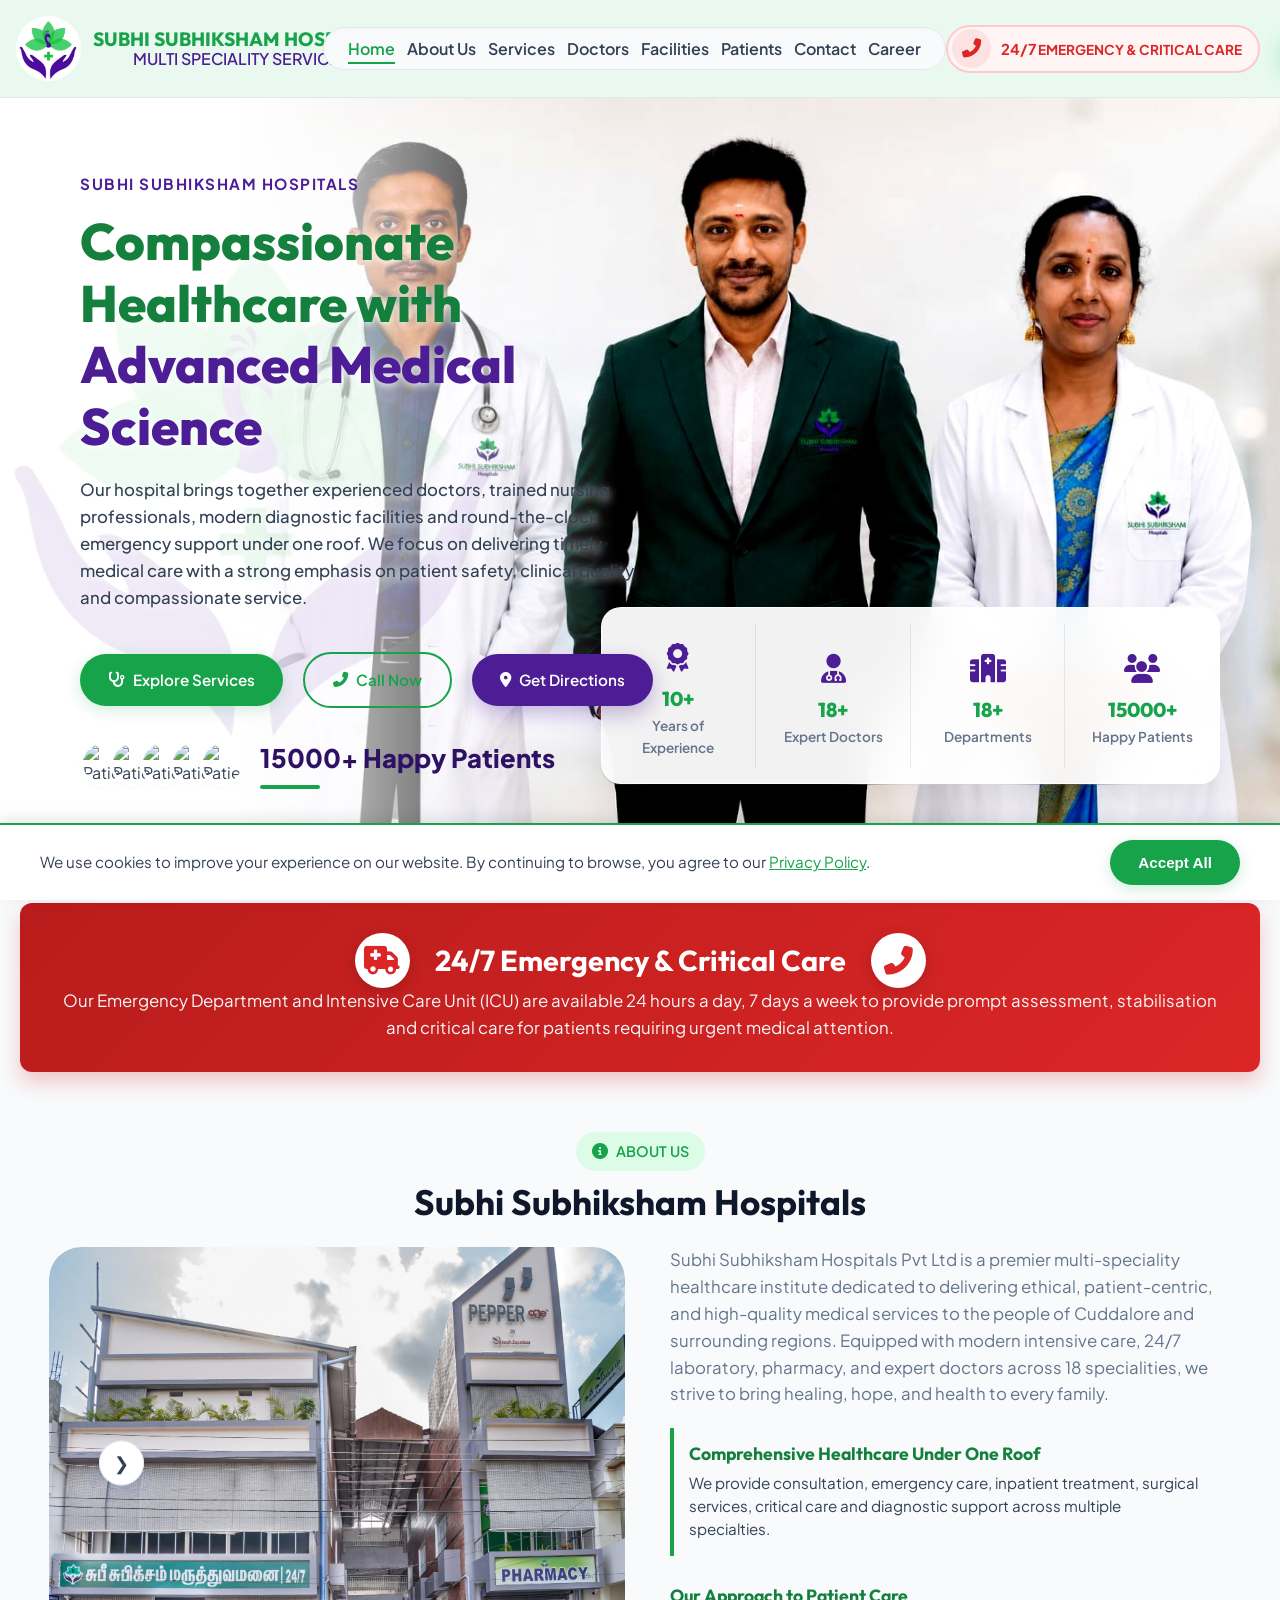
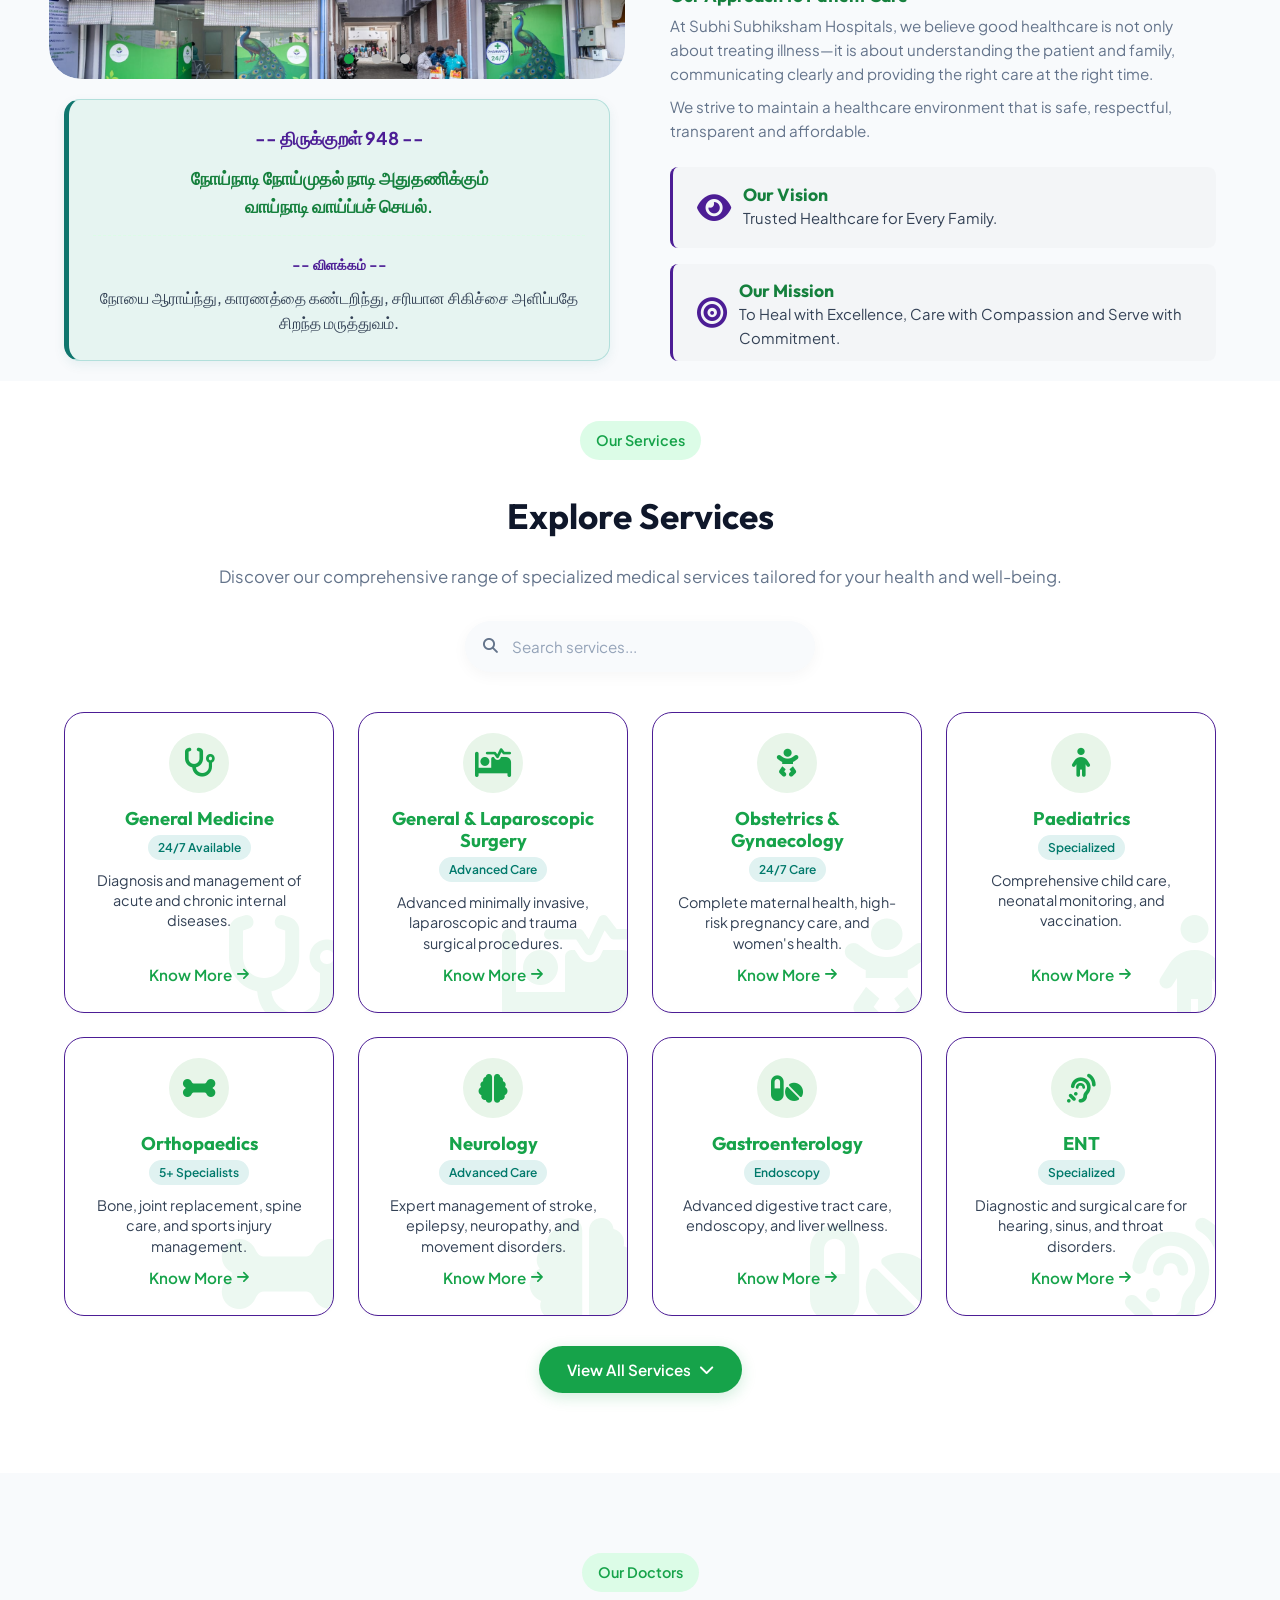
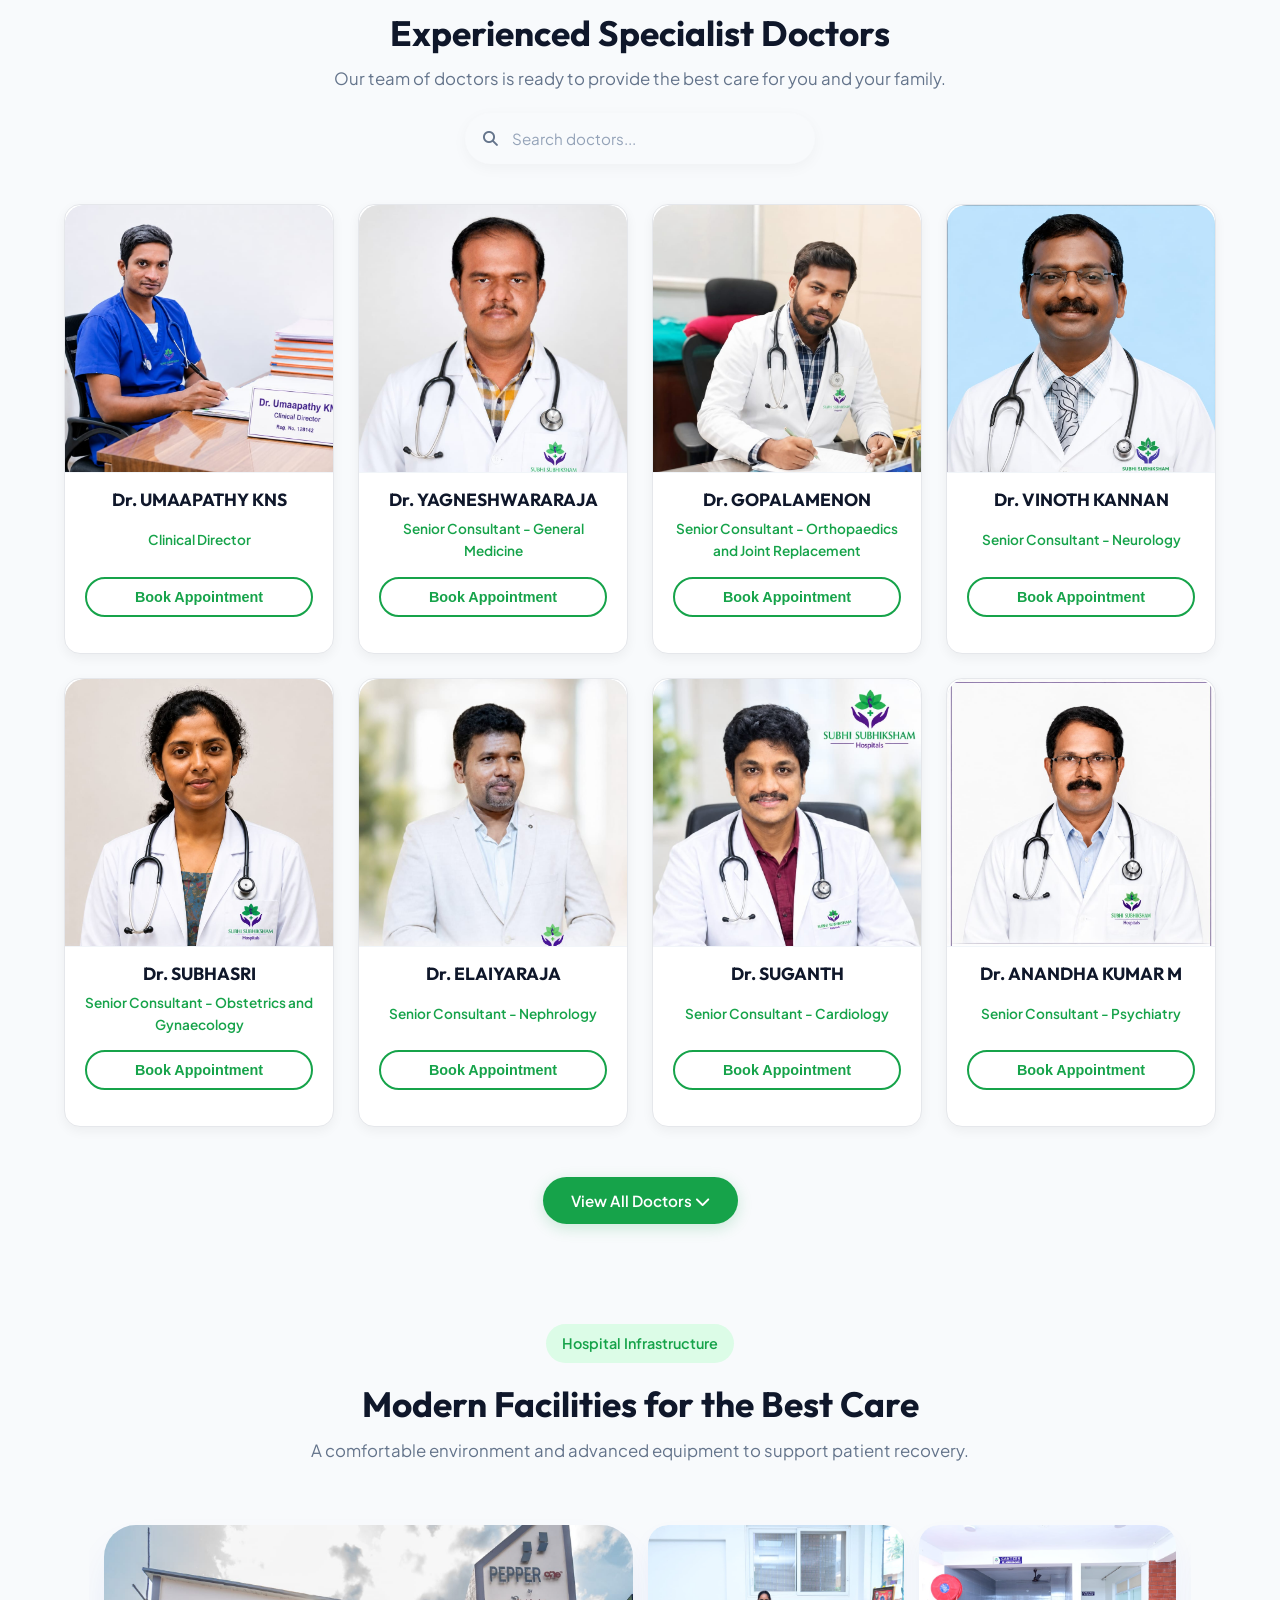
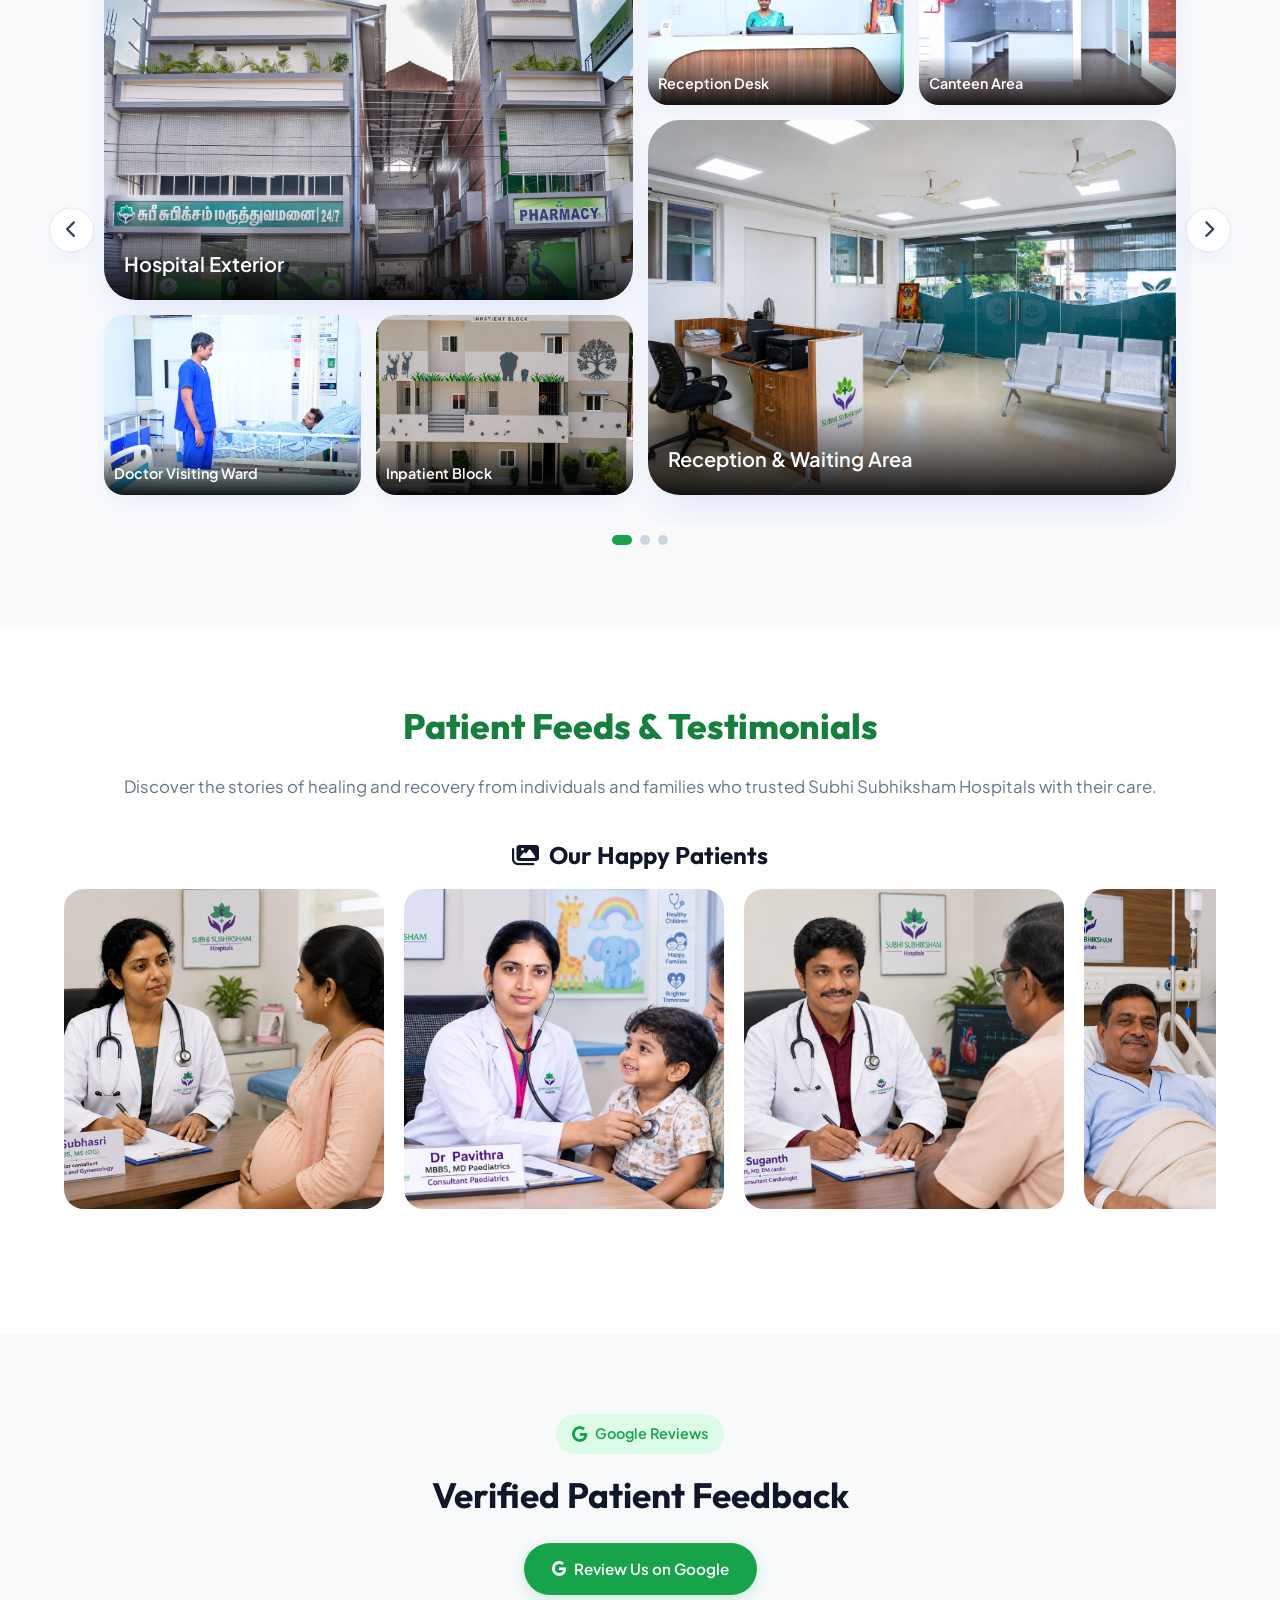
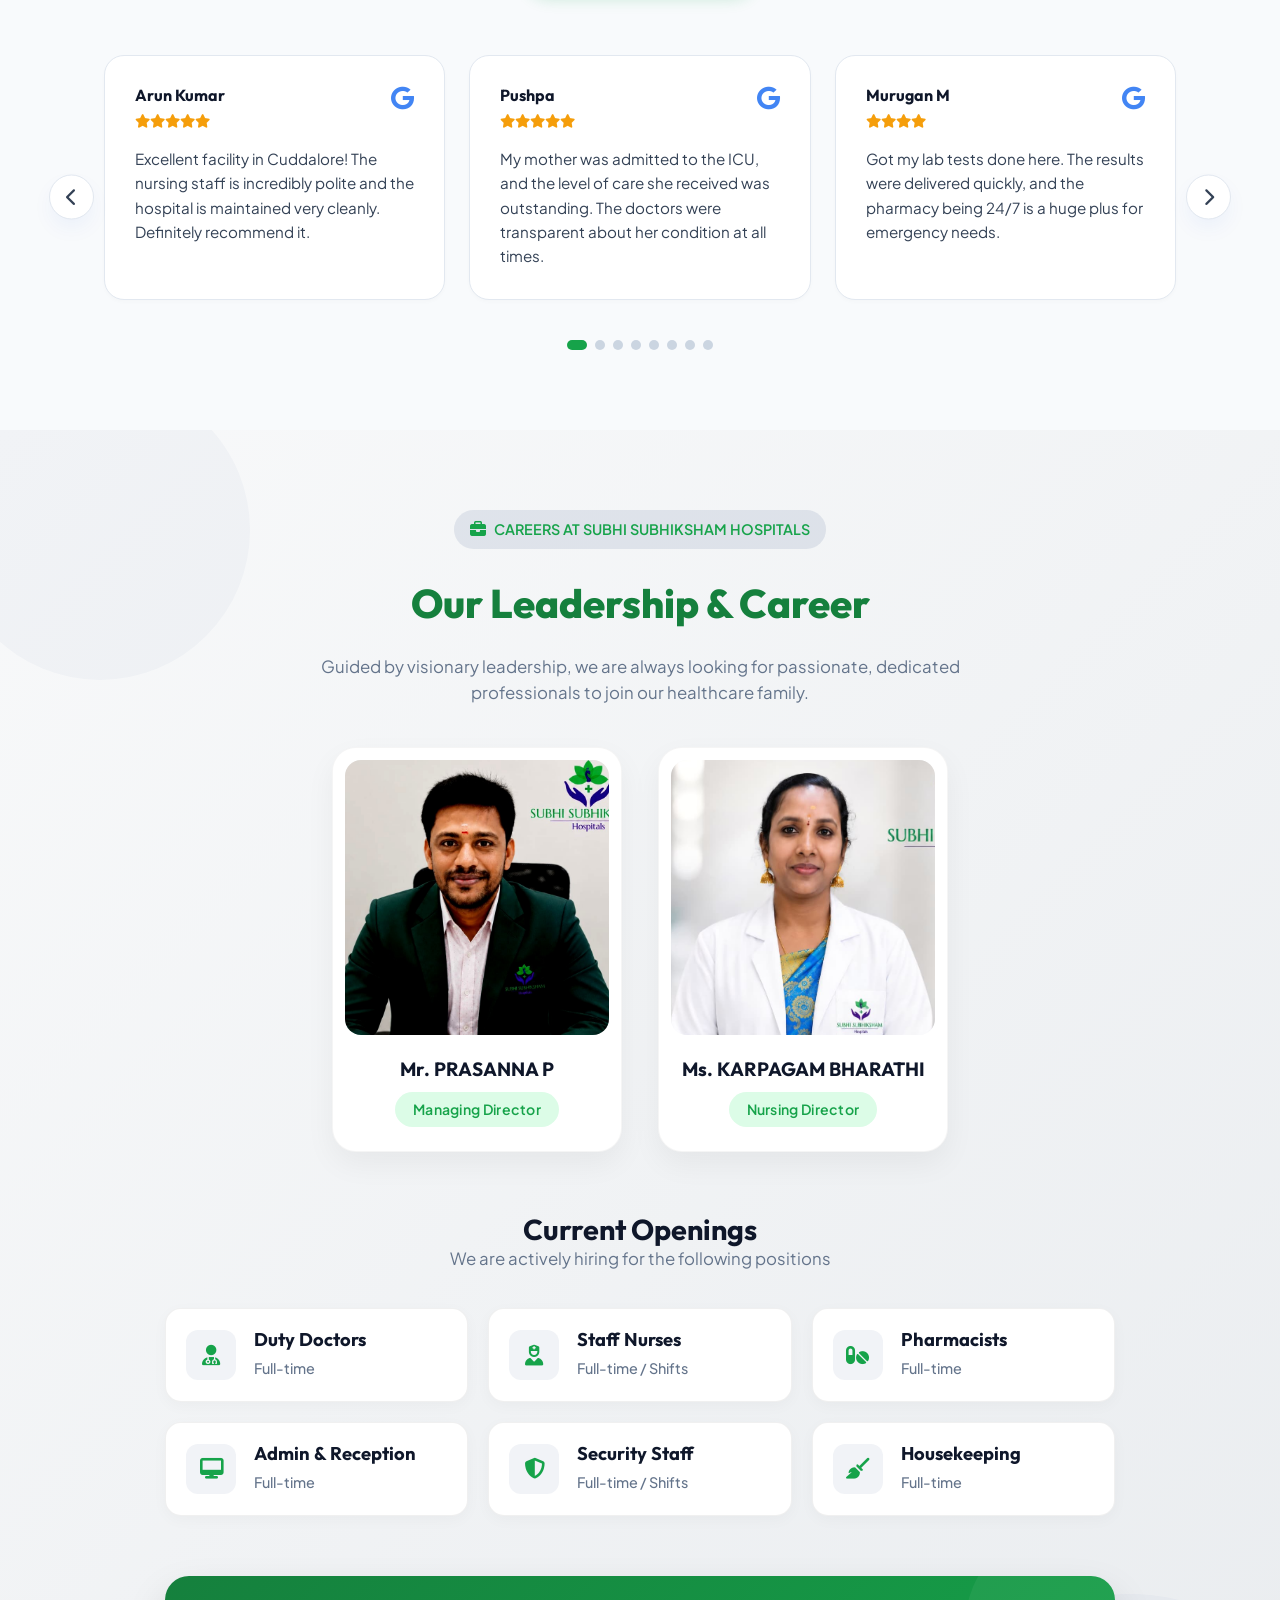
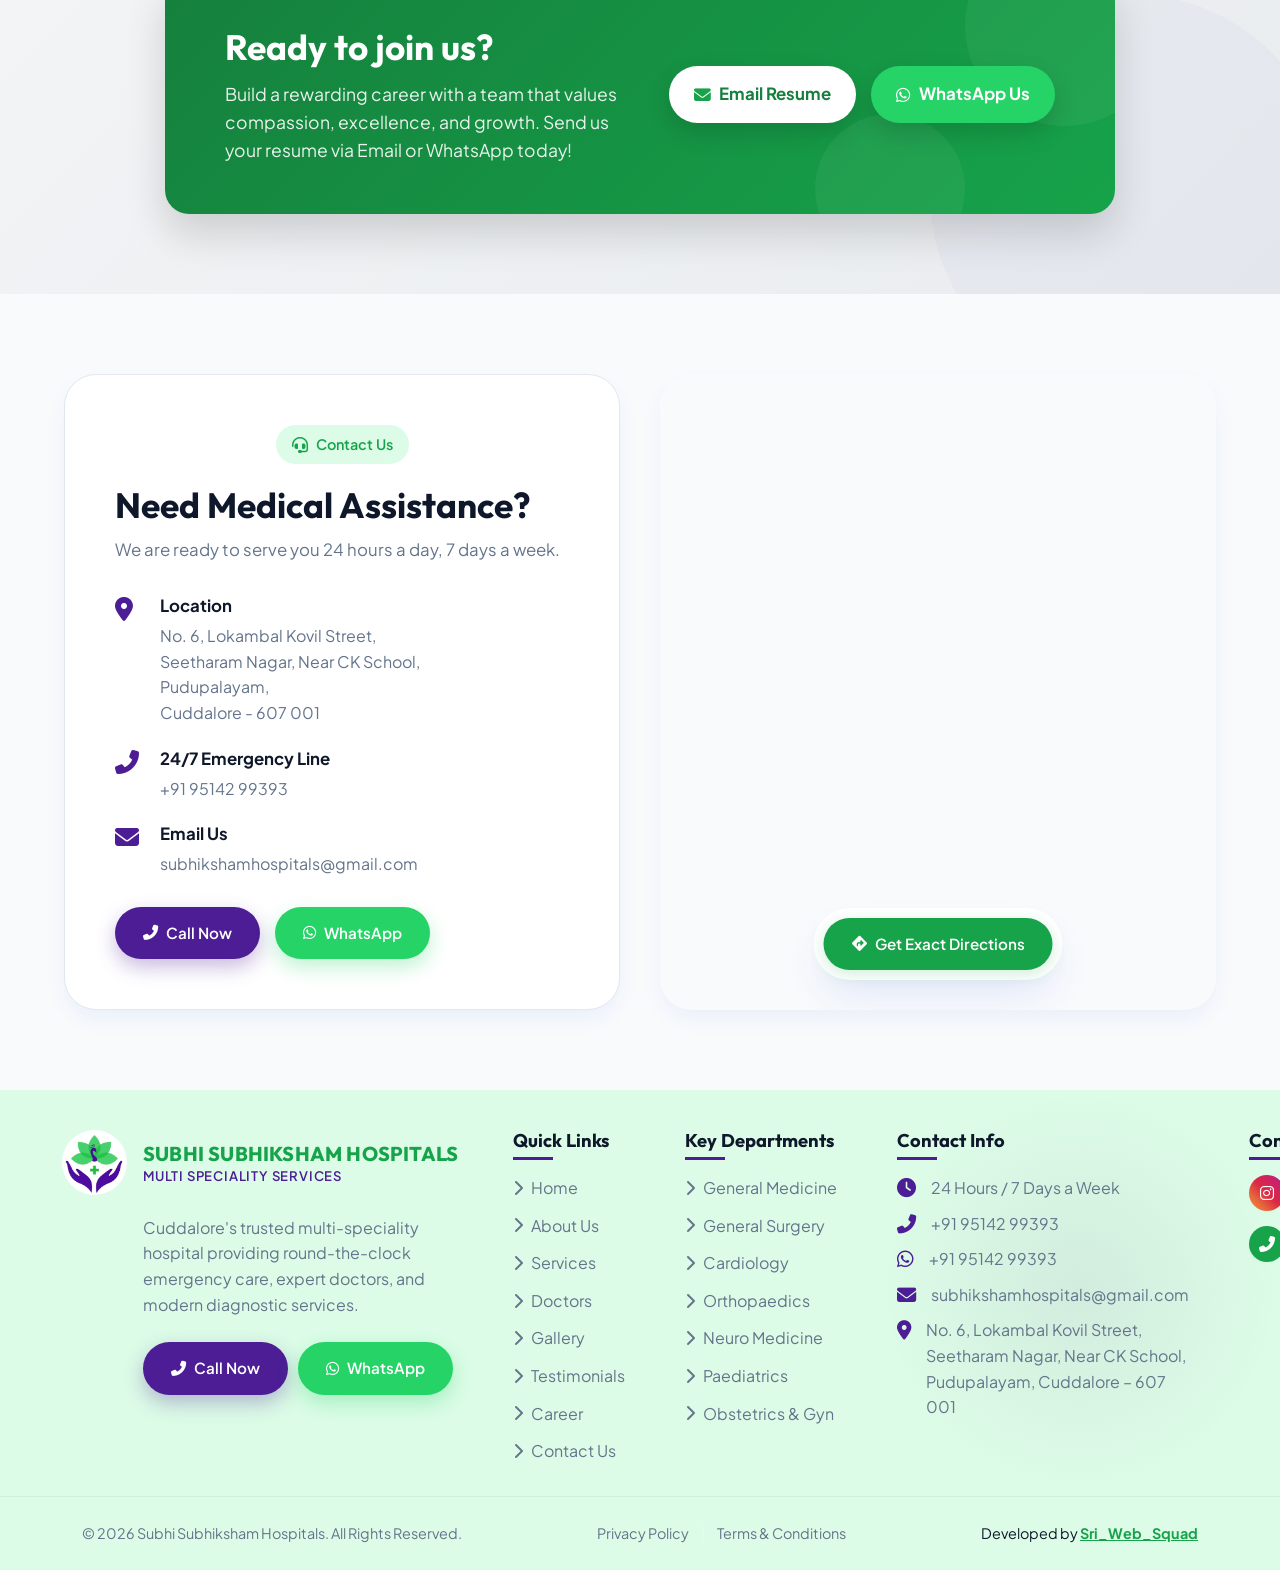
==== commit 355ab460: "Update leadership card framing, footer branding, SEO tags, and hospital plural naming" ====
--- a/index.html
+++ b/index.html
@@ -6,30 +6,86 @@
     <meta name="viewport" content="width=device-width, initial-scale=1.0">
     
     <!-- Primary Meta Tags -->
-    <title>Subhi Subhiksham Hospitals | Premium Multi-Speciality Care</title>
-    <meta name="title" content="Subhi Subhiksham Hospitals | Premium Multi-Speciality Care">
-    <meta name="description" content="Subhi Subhiksham Hospitals Pvt Ltd is a premier multi-speciality healthcare institute providing top-notch medical services, expert doctors, and advanced emergency care.">
-    <meta name="keywords" content="Subhi Subhiksham Hospitals, Hospital, Multi-speciality hospital, emergency care, top doctors, medical services, healthcare, Cuddalore">
+    <title>Subhi Subhiksham Hospitals | Leading Multi-Speciality Healthcare in Cuddalore</title>
+    <meta name="title" content="Subhi Subhiksham Hospitals | Leading Multi-Speciality Healthcare in Cuddalore">
+    <meta name="description" content="Subhi Subhiksham Hospitals Pvt Ltd is a premier multi-speciality healthcare institute in Cuddalore offering 24/7 emergency & trauma care, advanced surgery, ICU, cardiology, orthopaedics, and expert doctors.">
+    <meta name="keywords" content="Subhi Subhiksham Hospitals, Subhi Subhiksham Hospital Cuddalore, Best Hospital in Cuddalore, Multi Speciality Hospitals Cuddalore, 24/7 Emergency Care Cuddalore, ICU Hospital Cuddalore, Top Doctors Cuddalore">
     <meta name="author" content="Subhi Subhiksham Hospitals">
-    <meta name="robots" content="index, follow">
+    <meta name="robots" content="index, follow, max-image-preview:large, max-snippet:-1, max-video-preview:-1">
     <meta name="language" content="English">
+    <meta name="geo.region" content="IN-TN">
+    <meta name="geo.placename" content="Cuddalore">
+    <meta name="geo.position" content="11.741952;79.764517">
+    <meta name="ICBM" content="11.741952, 79.764517">
 
     <!-- Open Graph / Facebook -->
     <meta property="og:type" content="website">
     <meta property="og:url" content="https://www.subhisubhikshamhospitals.com/">
-    <meta property="og:title" content="Subhi Subhiksham Hospitals | Premium Multi-Speciality Care">
-    <meta property="og:description" content="Experience world-class healthcare at Subhi Subhiksham Hospitals. We offer advanced medical treatments across multiple specialties with a focus on patient well-being.">
+    <meta property="og:site_name" content="Subhi Subhiksham Hospitals">
+    <meta property="og:title" content="Subhi Subhiksham Hospitals | Leading Multi-Speciality Healthcare in Cuddalore">
+    <meta property="og:description" content="Experience world-class healthcare at Subhi Subhiksham Hospitals. Advanced medical treatments, 24/7 emergency care, modern ICU, and compassionate patient service in Cuddalore.">
     <meta property="og:image" content="https://www.subhisubhikshamhospitals.com/images/logo/subhi-logo.jpg">
 
     <!-- Twitter -->
     <meta property="twitter:card" content="summary_large_image">
     <meta property="twitter:url" content="https://www.subhisubhikshamhospitals.com/">
-    <meta property="twitter:title" content="Subhi Subhiksham Hospitals | Premium Multi-Speciality Care">
-    <meta property="twitter:description" content="Experience world-class healthcare at Subhi Subhiksham Hospitals. We offer advanced medical treatments across multiple specialties with a focus on patient well-being.">
+    <meta property="twitter:title" content="Subhi Subhiksham Hospitals | Leading Multi-Speciality Healthcare in Cuddalore">
+    <meta property="twitter:description" content="Experience world-class healthcare at Subhi Subhiksham Hospitals. Advanced medical treatments, 24/7 emergency care, modern ICU, and compassionate patient service in Cuddalore.">
     <meta property="twitter:image" content="https://www.subhisubhikshamhospitals.com/images/logo/subhi-logo.jpg">
 
     <!-- Canonical Tag -->
     <link rel="canonical" href="https://www.subhisubhikshamhospitals.com/">
+
+    <!-- Favicon -->
+    <link rel="icon" type="image/jpeg" href="images/logo/subhi-logo.jpg">
+    <link rel="apple-touch-icon" href="images/logo/subhi-logo.jpg">
+
+    <!-- Structured Data (JSON-LD) for Local Hospital SEO -->
+    <script type="application/ld+json">
+    {
+      "@context": "https://schema.org",
+      "@type": "Hospital",
+      "name": "Subhi Subhiksham Hospitals Pvt Ltd",
+      "alternateName": "Subhi Subhiksham Hospitals",
+      "url": "https://www.subhisubhikshamhospitals.com/",
+      "logo": "https://www.subhisubhikshamhospitals.com/images/logo/subhi-logo.jpg",
+      "image": "https://www.subhisubhikshamhospitals.com/images/infrastructure/hospital-main-exterior.jpg",
+      "description": "Subhi Subhiksham Hospitals Pvt Ltd is a premier multi-speciality healthcare institute in Cuddalore providing round-the-clock emergency care, advanced surgical care, ICU, and expert doctor consultations.",
+      "telephone": "+919514299393",
+      "email": "subhikshamhospitals@gmail.com",
+      "address": {
+        "@type": "PostalAddress",
+        "streetAddress": "Cuddalore",
+        "addressLocality": "Cuddalore",
+        "addressRegion": "Tamil Nadu",
+        "postalCode": "607001",
+        "addressCountry": "IN"
+      },
+      "geo": {
+        "@type": "GeoCoordinates",
+        "latitude": 11.7419515,
+        "longitude": 79.7645167
+      },
+      "openingHoursSpecification": [
+        {
+          "@type": "OpeningHoursSpecification",
+          "dayOfWeek": [
+            "Monday",
+            "Tuesday",
+            "Wednesday",
+            "Thursday",
+            "Friday",
+            "Saturday",
+            "Sunday"
+          ],
+          "opens": "00:00",
+          "closes": "23:59"
+        }
+      ],
+      "emergencyService": "24/7 Emergency & Trauma Care",
+      "priceRange": "$$"
+    }
+    </script>
 
     <!-- Fonts & Icons -->
     <link
@@ -84,12 +140,11 @@
         <div class="hero-bg-wrapper">
             <div class="hero-watermark"></div>
             <div class="hero-bg-image"></div>
-            <div class="hero-bg-pattern"></div>
             <div class="hero-bg-gradient"></div>
         </div>
         <div class="hero-content-wrapper">
             <div class="hero-content">
-                <div class="hero-top-label">Subhi Subhiksham Multi Speciality Hospitals</div>
+                <div class="hero-top-label">Subhi Subhiksham Hospitals</div>
                 <h1 id="hero-title">Compassionate Healthcare with <span>Advanced Medical Science</span></h1>
                 <p id="hero-subtitle">Our hospital brings together experienced doctors, trained nursing professionals,
                     modern diagnostic facilities and round-the-clock emergency support under one roof. We focus on
@@ -405,26 +460,30 @@
                 <p class="section-desc" style="max-width: 650px;">Guided by visionary leadership, we are always looking for passionate, dedicated professionals to join our healthcare family.</p>
             </div>
             
-            <div style="display: flex; gap: 40px; justify-content: center; margin-top: 40px; flex-wrap: wrap;">
+            <div class="leadership-grid">
                 <!-- PRASANNA P Card -->
-                <div class="doctor-card" style="width: 290px; text-align: center; border-radius: 24px; overflow: hidden; background: white; box-shadow: 0 15px 35px rgba(0,0,0,0.06); transition: transform 0.3s ease; border: 1px solid rgba(0,0,0,0.03);">
-                    <div style="position: relative; padding: 12px 12px 0 12px;">
-                         <img src="images/doctors/prasanna-p.jpeg" alt="PRASANNA P" style="width: 100%; height: 270px; object-fit: cover; object-position: top; border-radius: 16px;">
-                    </div>
-                    <div style="padding: 25px 20px;">
-                        <h4 style="font-size: 1.25rem; font-weight: 700; color: var(--dark); margin-bottom: 12px;">Mr. PRASANNA P</h4>
-                        <span style="display: inline-block; padding: 6px 18px; background: var(--primary-light); color: var(--primary-color); border-radius: 30px; font-weight: 600; font-size: 0.9rem;">Managing Director</span>
+                <div class="leadership-card">
+                    <div class="leadership-img-wrapper">
+                        <div class="leadership-img-box">
+                            <img src="images/doctors/prasanna-p.jpeg" alt="Mr. PRASANNA P" class="prasanna-img">
+                        </div>
+                    </div>
+                    <div class="leadership-info">
+                        <h4>Mr. PRASANNA P</h4>
+                        <span class="leadership-badge">Managing Director</span>
                     </div>
                 </div>
                 
                 <!-- KARPAGAM BHARATHI Card -->
-                <div class="doctor-card" style="width: 290px; text-align: center; border-radius: 24px; overflow: hidden; background: white; box-shadow: 0 15px 35px rgba(0,0,0,0.06); transition: transform 0.3s ease; border: 1px solid rgba(0,0,0,0.03);">
-                    <div style="position: relative; padding: 12px 12px 0 12px;">
-                        <img src="images/doctors/ms- karpagam-bharathi.jpeg" alt="Ms. KARPAGAM BHARATHI" style="width: 100%; height: 270px; object-fit: cover; object-position: top; border-radius: 16px;">
-                    </div>
-                    <div style="padding: 25px 20px;">
-                        <h4 style="font-size: 1.15rem; font-weight: 700; color: var(--dark); margin-bottom: 12px; white-space: nowrap;">Ms. KARPAGAM BHARATHI</h4>
-                        <span style="display: inline-block; padding: 6px 18px; background: var(--primary-light); color: var(--primary-color); border-radius: 30px; font-weight: 600; font-size: 0.9rem;">Nursing Director</span>
+                <div class="leadership-card">
+                    <div class="leadership-img-wrapper">
+                        <div class="leadership-img-box">
+                            <img src="images/doctors/ms- karpagam-bharathi.jpeg" alt="Ms. KARPAGAM BHARATHI" class="karpagam-img">
+                        </div>
+                    </div>
+                    <div class="leadership-info">
+                        <h4>Ms. KARPAGAM BHARATHI</h4>
+                        <span class="leadership-badge">Nursing Director</span>
                     </div>
                 </div>
             </div>
@@ -582,8 +641,11 @@
                 <!-- Column 1: Hospital -->
                 <div class="footer-col footer-about">
                     <div class="logo footer-logo">
-                        <img src="images/logo/subhi-logo.jpg" alt="Logo">
-                        <span class="logo-text" style="font-size: 1.25rem;">SUBHI SUBHIKSHAM HOSPITALS</span>
+                        <img src="images/logo/subhi-logo.jpg" alt="Logo" class="header-logo-img">
+                        <div class="logo-text-wrapper footer-logo-text-wrapper">
+                            <span class="logo-text footer-logo-text">SUBHI SUBHIKSHAM HOSPITALS</span>
+                            <span class="logo-tagline footer-logo-tagline">MULTI SPECIALITY SERVICES</span>
+                        </div>
                     </div>
                     <p>Cuddalore's trusted multi-speciality hospital providing round-the-clock emergency care, expert
                         doctors, and modern diagnostic services.</p>
@@ -665,7 +727,7 @@
                         <span>Terms & Conditions</span>
                     </div>
                     <p class="developed-by developed-by-dark">Developed by
-                        <a href="https://wa.me/917845391712?text=Hi%20Sriram%2C%20I%20found%20you%20on%20your%20Subhi%20Subiksham%20Hospital%20website"
+                        <a href="https://wa.me/917845391712?text=Hi%20Sriram%2C%20I%20found%20you%20on%20your%20Subhi%20Subhiksham%20Hospitals%20website"
                             target="_blank" rel="noopener noreferrer" class="developer-link">
                             Sri_Web_Squad
                         </a>
--- a/style.css
+++ b/style.css
@@ -482,7 +482,7 @@
     width: 600px;
     height: 600px;
     background: url('images/logo/subhi-logo.jpg') no-repeat center center / contain;
-    opacity: 0.08;
+    opacity: 0.09;
     mix-blend-mode: multiply;
     z-index: 1;
 }
@@ -1329,11 +1329,7 @@
 
 
 .hero-bg-pattern {
-    position: absolute;
-    inset: 0;
-    background: url('data:image/svg+xml;utf8,<svg width="20" height="20" xmlns="http://www.w3.org/2000/svg"><circle cx="2" cy="2" r="1.5" fill="rgba(91,44,111,0.1)"/></svg>');
-    opacity: 0.8;
-    z-index: 1;
+    display: none;
 }
 
 /* removed duplicate hero-bg-gradient */
@@ -2343,7 +2339,36 @@
 }
 
 .footer-logo {
+    display: flex;
+    align-items: center;
+    gap: 16px;
     margin-bottom: 20px;
+}
+
+.footer-logo-text-wrapper {
+    display: flex;
+    flex-direction: column;
+    align-items: flex-start;
+    line-height: 1.15;
+}
+
+.footer-logo-text {
+    font-family: 'Outfit', sans-serif;
+    font-size: 1.25rem;
+    font-weight: 750;
+    color: var(--primary-color);
+    white-space: nowrap;
+    letter-spacing: 0.2px;
+}
+
+.footer-logo-tagline {
+    font-size: 0.82rem;
+    color: var(--secondary-color);
+    font-weight: 600;
+    text-transform: uppercase;
+    letter-spacing: 0.8px;
+    white-space: nowrap;
+    margin-top: 3px;
 }
 
 .footer-about {
@@ -2353,7 +2378,7 @@
 
 .footer-about p,
 .footer-about .footer-actions {
-    margin-left: 90px;
+    margin-left: 81px;
 }
 
 .footer-col h3 {
@@ -2801,12 +2826,19 @@
     }
 
     .footer-logo {
-        gap: 10px;
-    }
-
-    .footer-logo .logo-text {
+        gap: 12px;
+        justify-content: flex-start;
+    }
+
+    .footer-logo-text {
         white-space: nowrap;
-        font-size: clamp(10px, 4vw, 1.1rem);
+        font-size: clamp(13px, 4vw, 1.15rem);
+    }
+
+    .footer-logo-tagline {
+        font-size: clamp(8.5px, 2.5vw, 0.75rem);
+        letter-spacing: 0.5px;
+        white-space: nowrap;
     }
 
     .footer-actions {
@@ -3880,4 +3912,102 @@
         height: 45px;
         font-size: 1rem;
     }
+}
+
+/* --- Leadership & Career Cards --- */
+.leadership-grid {
+    display: flex;
+    gap: 36px;
+    justify-content: center;
+    margin-top: 40px;
+    flex-wrap: wrap;
+}
+
+.leadership-card {
+    width: 290px;
+    text-align: center;
+    border-radius: 24px;
+    overflow: hidden;
+    background: #ffffff;
+    box-shadow: 0 12px 30px rgba(0, 0, 0, 0.05);
+    transition: transform 0.3s cubic-bezier(0.4, 0, 0.2, 1), box-shadow 0.3s ease;
+    border: 1px solid rgba(0, 0, 0, 0.04);
+    display: flex;
+    flex-direction: column;
+}
+
+.leadership-card:hover {
+    transform: translateY(-8px);
+    box-shadow: 0 20px 40px rgba(15, 118, 110, 0.12);
+}
+
+.leadership-img-wrapper {
+    position: relative;
+    padding: 12px 12px 0 12px;
+}
+
+.leadership-img-box {
+    width: 100%;
+    height: 275px;
+    border-radius: 16px;
+    overflow: hidden;
+    position: relative;
+    background: #f8fafc;
+}
+
+.leadership-img-box img {
+    width: 100%;
+    height: 100%;
+    object-fit: cover;
+    display: block;
+    transition: transform 0.5s ease;
+}
+
+.leadership-img-box img.prasanna-img {
+    object-position: 48% 6%;
+    transform: scale(1.36);
+    transform-origin: 48% 14%;
+}
+
+.leadership-card:hover .leadership-img-box img.prasanna-img {
+    transform: scale(1.41);
+}
+
+.leadership-img-box img.karpagam-img {
+    object-position: 50% 2%;
+    transform: scale(1.04);
+    transform-origin: 50% 14%;
+}
+
+.leadership-card:hover .leadership-img-box img.karpagam-img {
+    transform: scale(1.10);
+}
+
+.leadership-info {
+    padding: 22px 18px 24px 18px;
+    display: flex;
+    flex-direction: column;
+    align-items: center;
+    justify-content: center;
+    flex-grow: 1;
+}
+
+.leadership-info h4 {
+    font-size: 1.2rem;
+    font-weight: 700;
+    color: var(--dark);
+    margin: 0 0 10px 0;
+    line-height: 1.3;
+    white-space: nowrap;
+}
+
+.leadership-badge {
+    display: inline-block;
+    padding: 6px 18px;
+    background: var(--primary-light);
+    color: var(--primary-color);
+    border-radius: 30px;
+    font-weight: 600;
+    font-size: 0.88rem;
+    letter-spacing: 0.3px;
 }
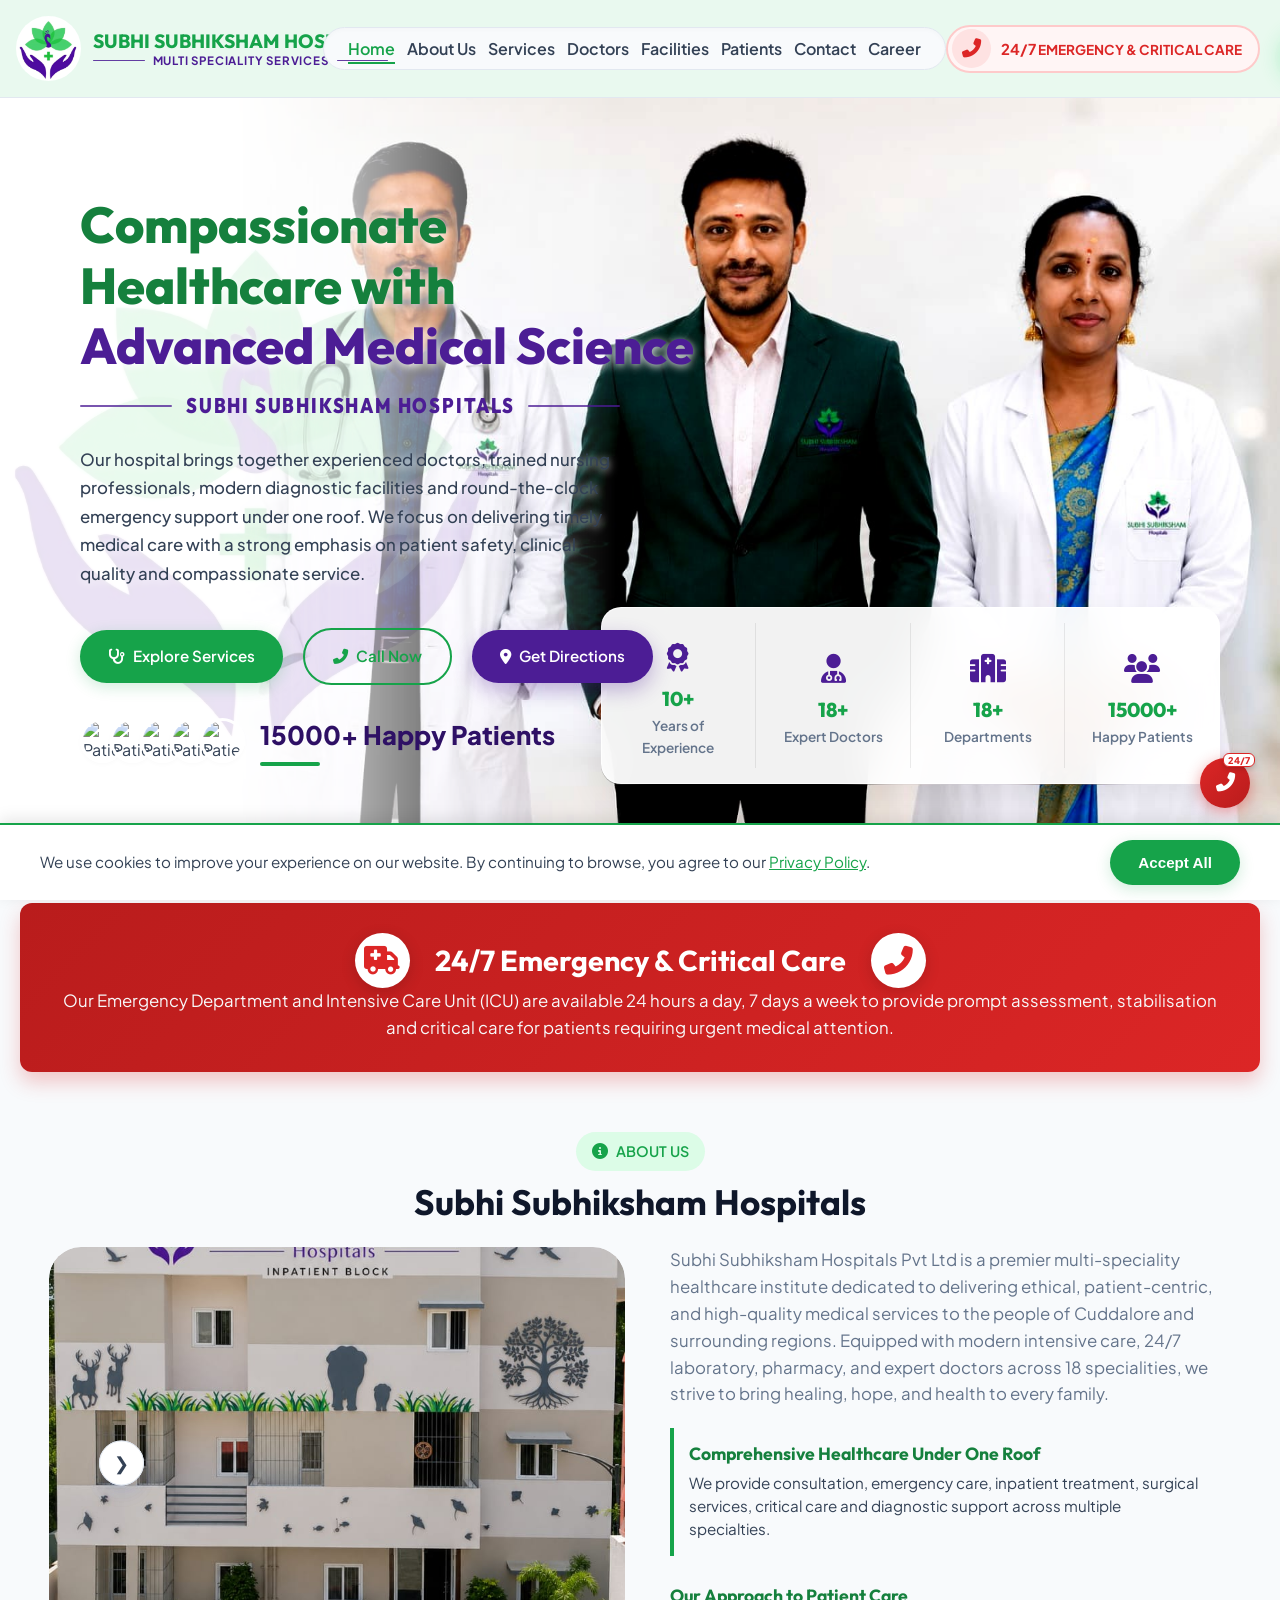
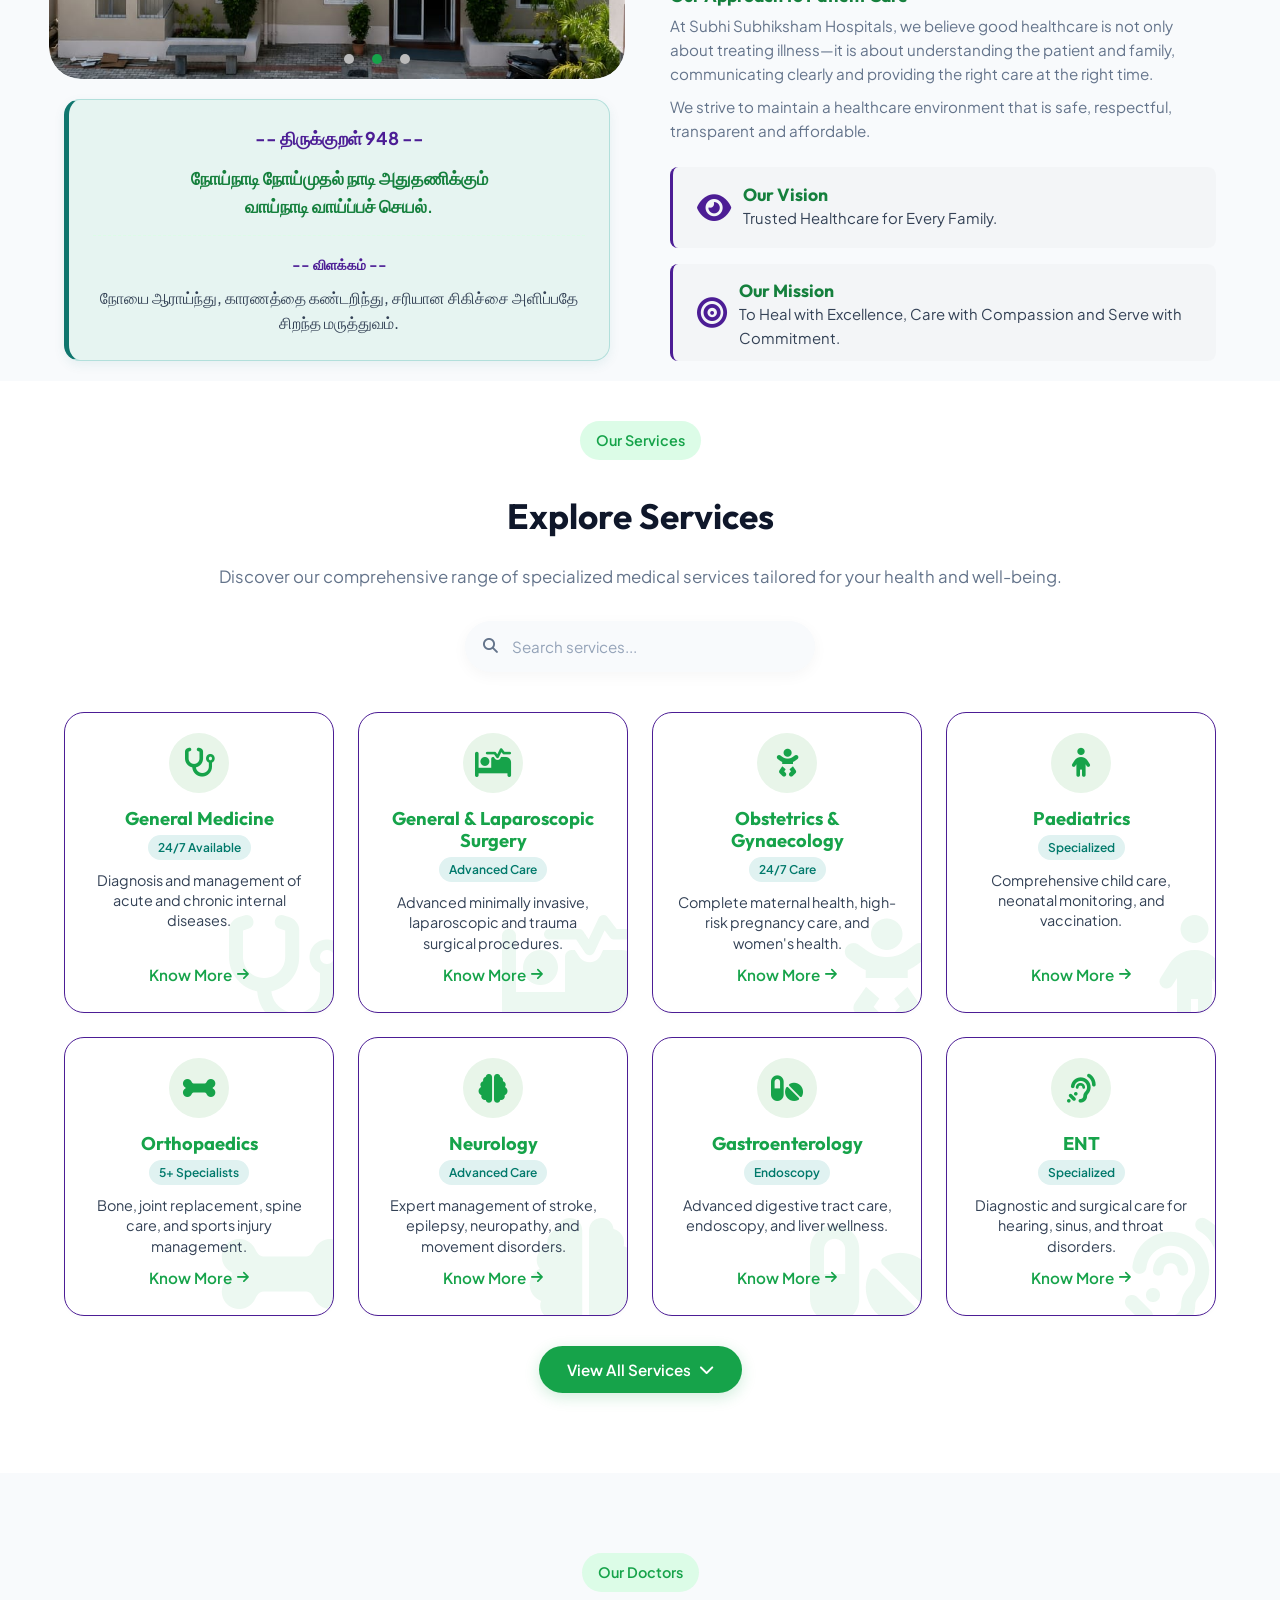
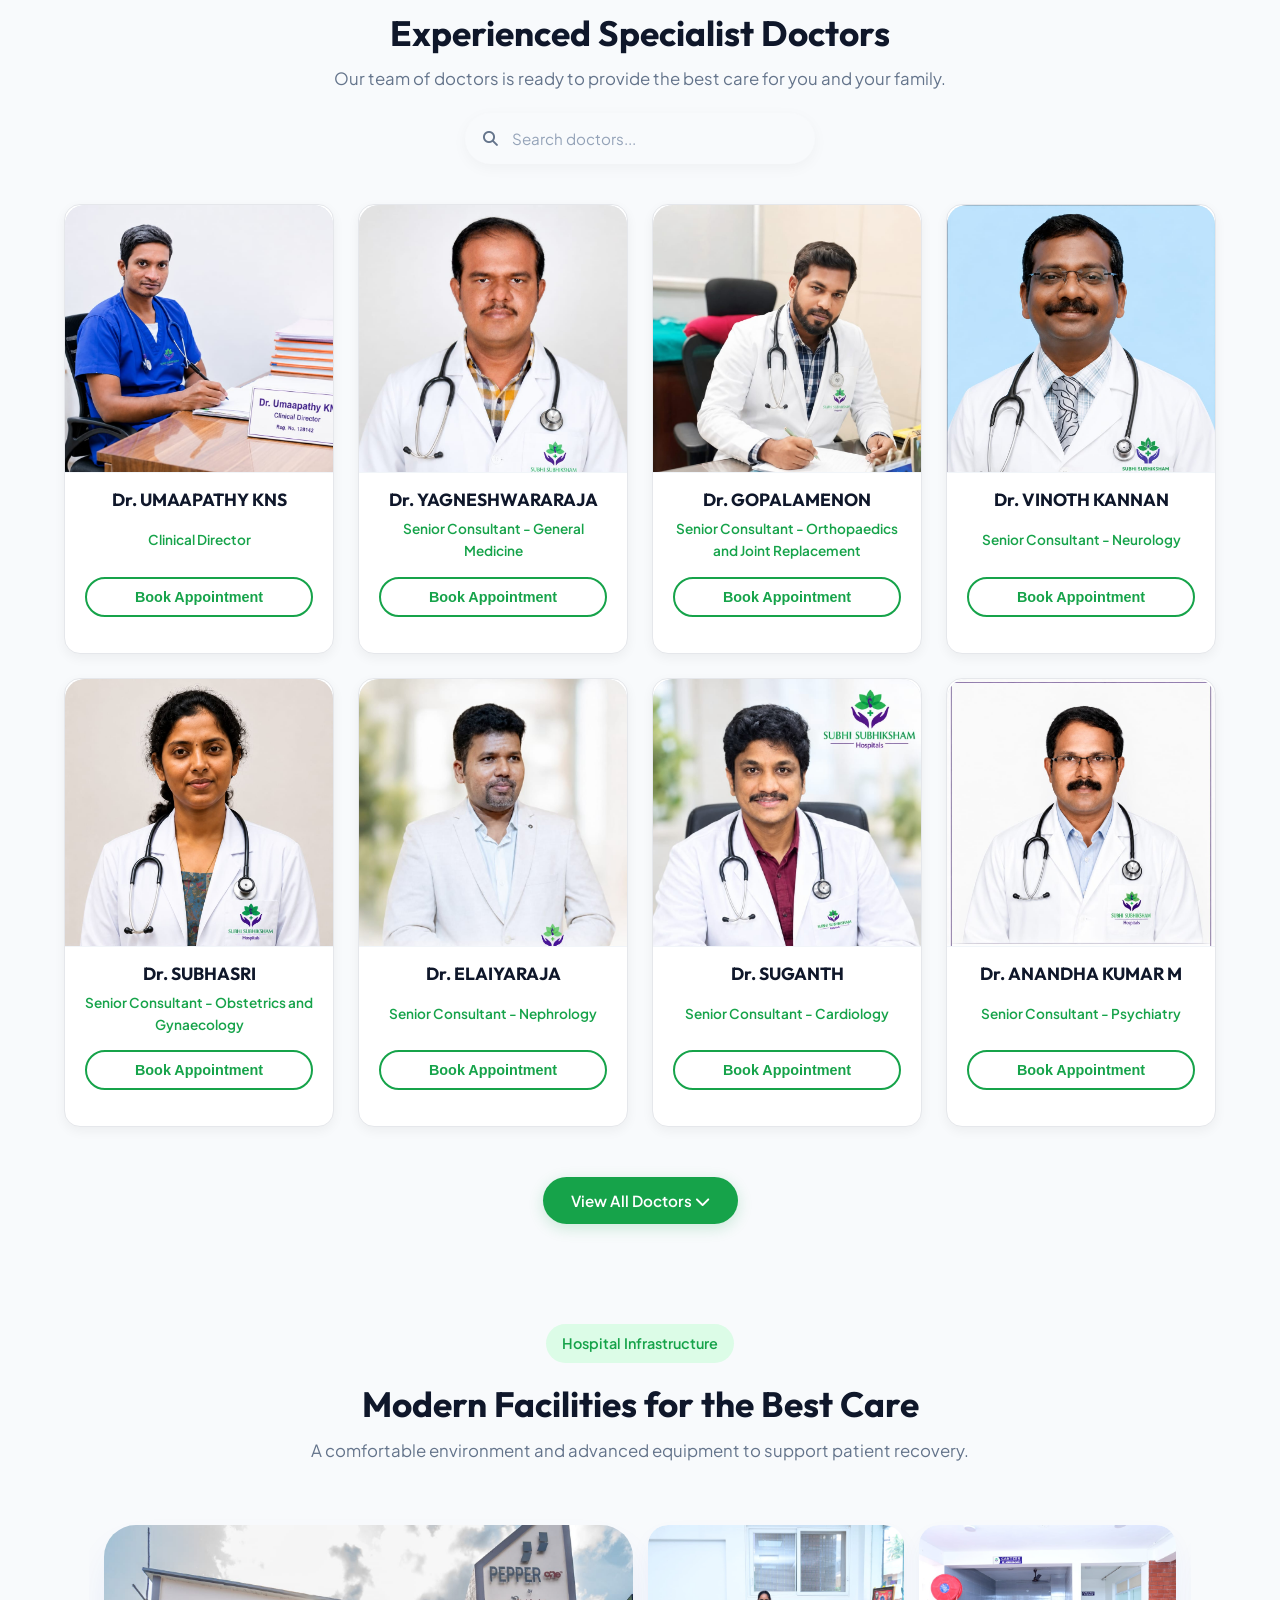
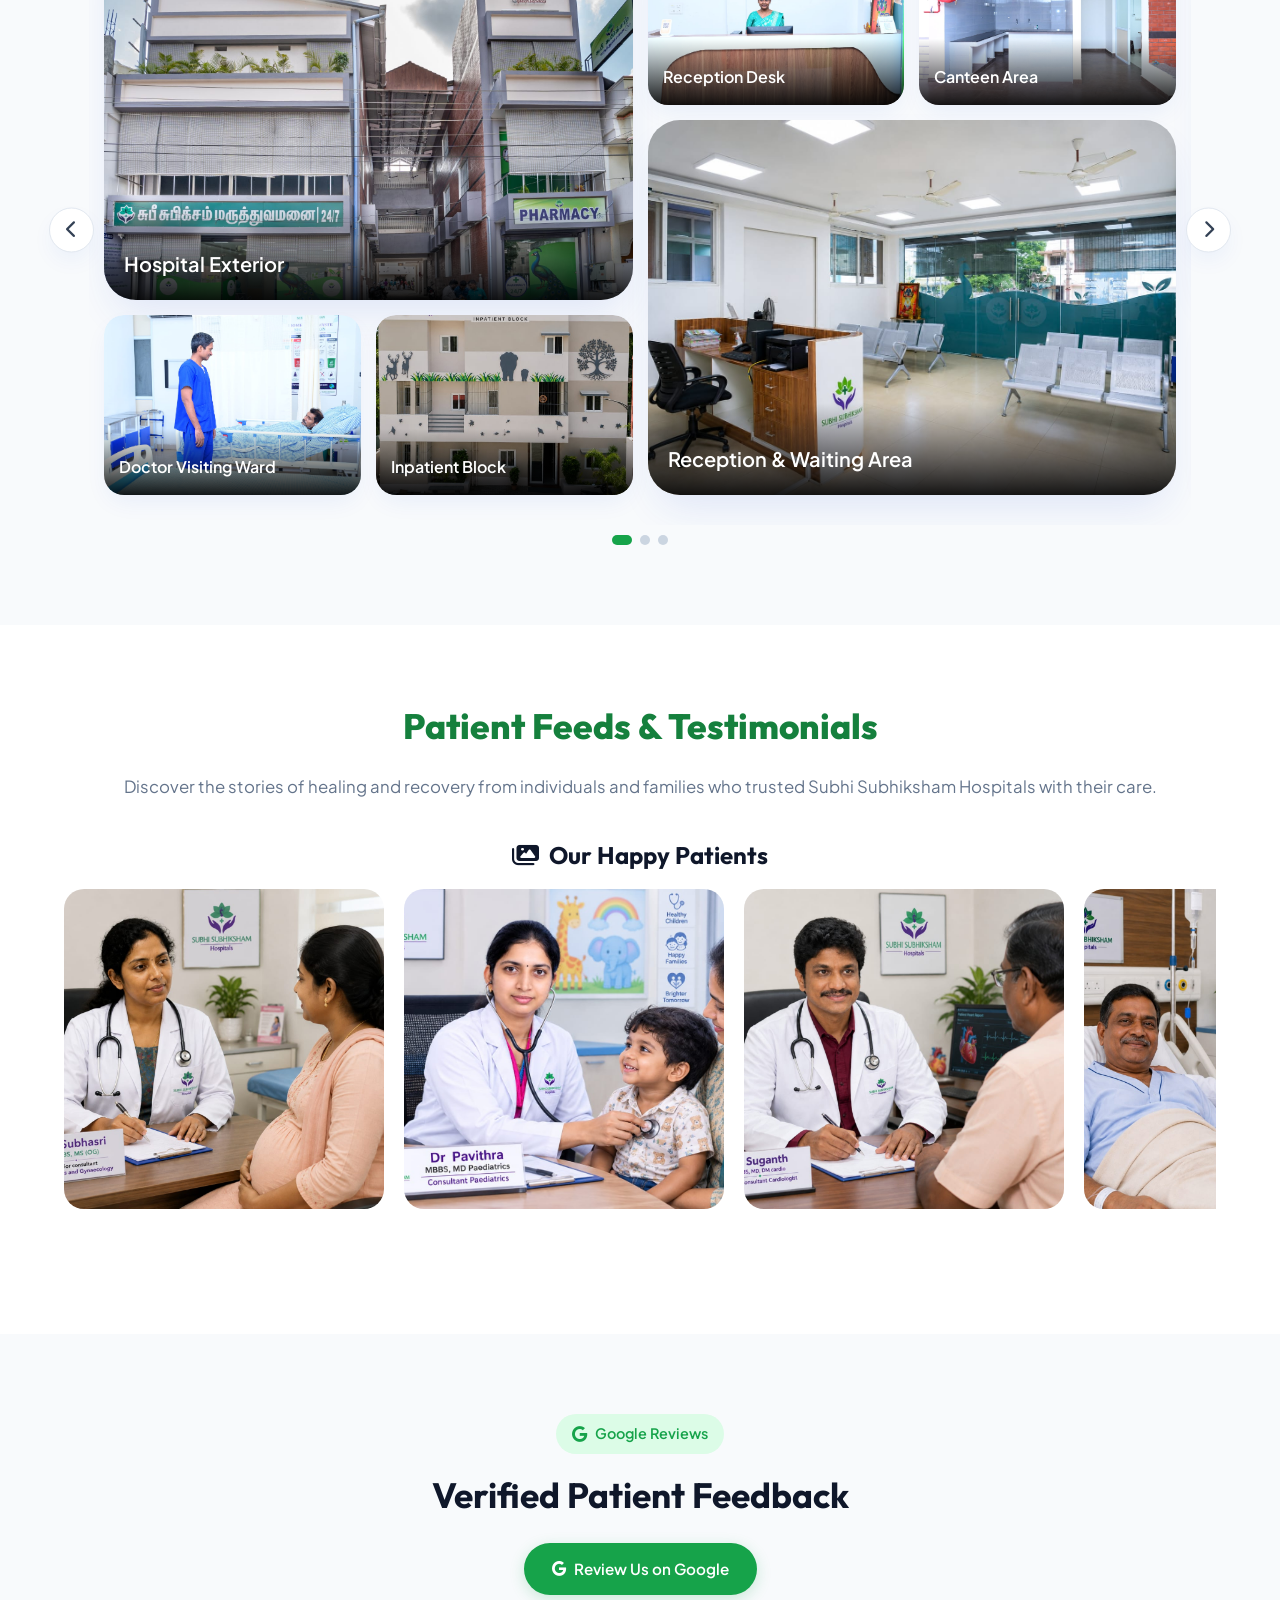
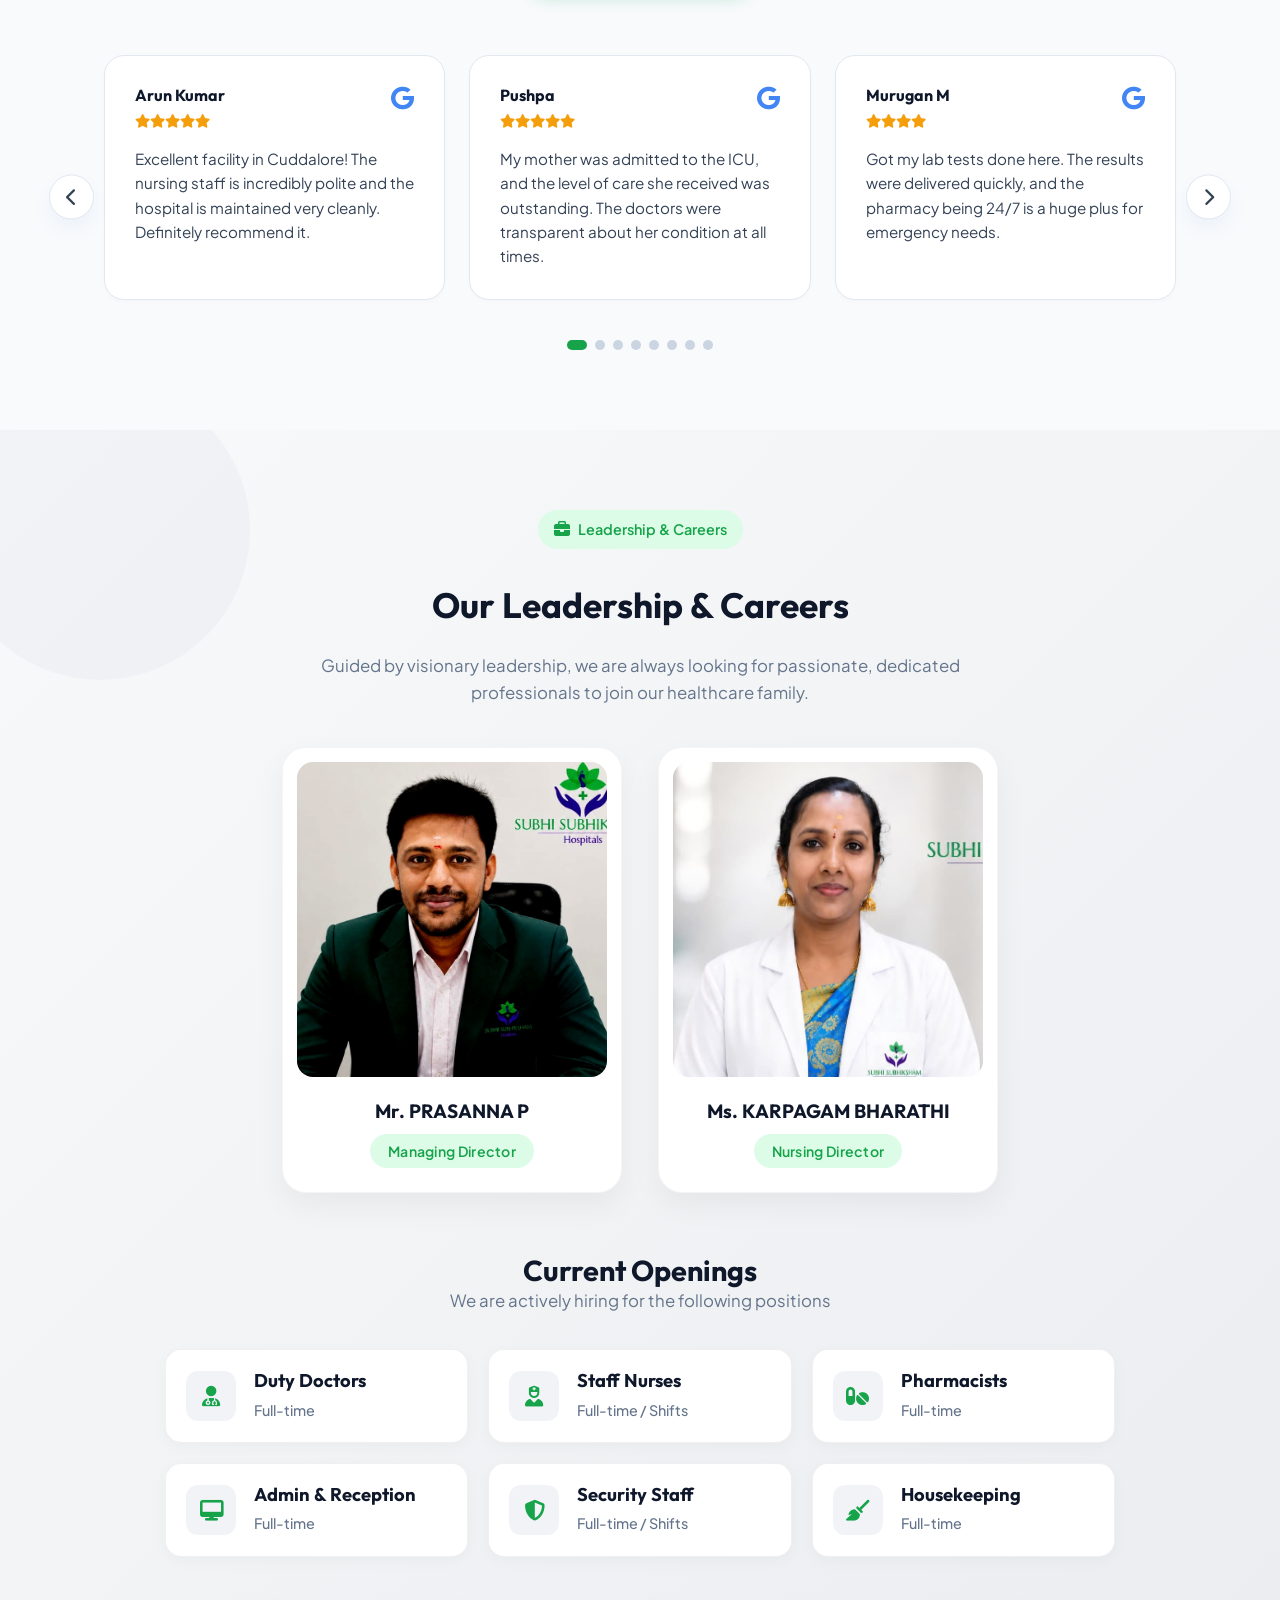
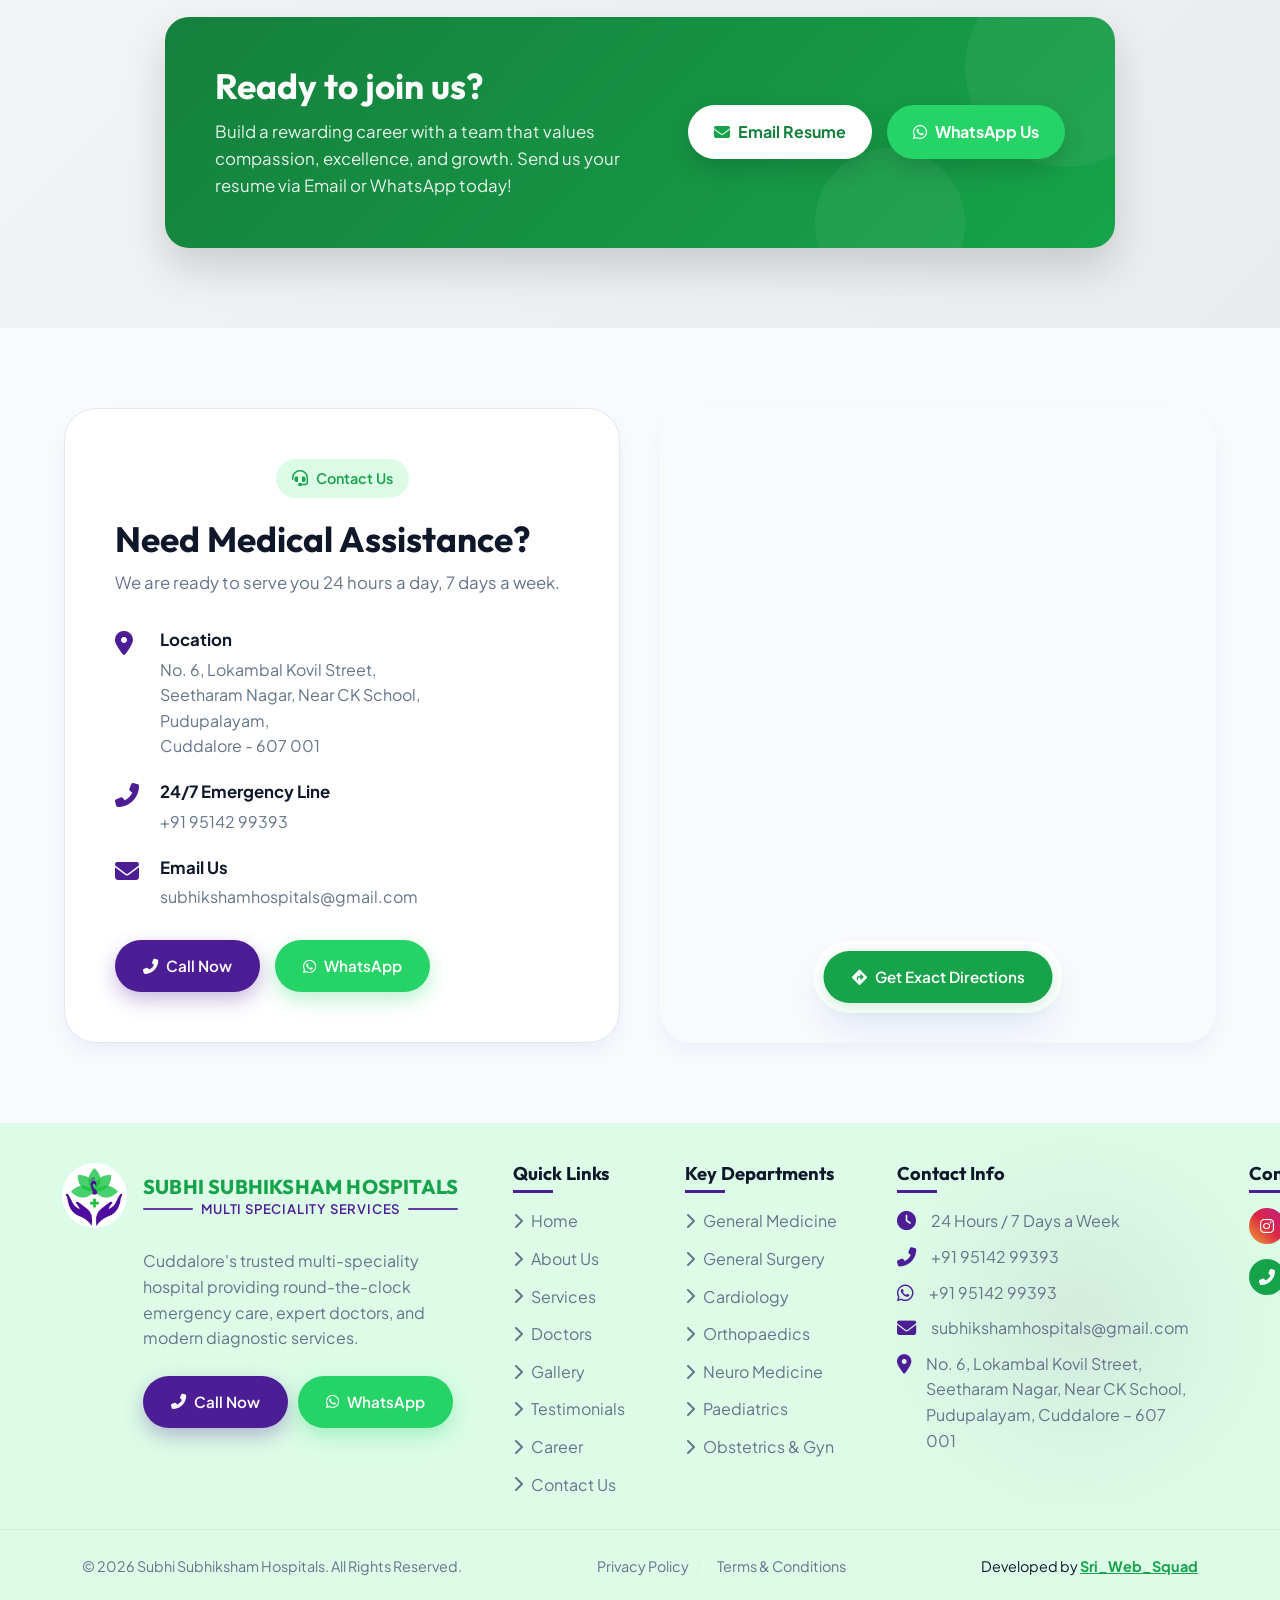
==== commit 2e9535cd: "feat(ui): v2.4.0 - Mobile & desktop UI polish, 24/7 emergency button, hero branding layout, and gall" ====
--- a/index.html
+++ b/index.html
@@ -144,8 +144,12 @@
         </div>
         <div class="hero-content-wrapper">
             <div class="hero-content">
-                <div class="hero-top-label">Subhi Subhiksham Hospitals</div>
                 <h1 id="hero-title">Compassionate Healthcare with <span>Advanced Medical Science</span></h1>
+                <div class="hero-hospital-badge">
+                    <span class="hero-badge-line"></span>
+                    <span class="hero-hospital-title">SUBHI SUBHIKSHAM HOSPITALS</span>
+                    <span class="hero-badge-line"></span>
+                </div>
                 <p id="hero-subtitle">Our hospital brings together experienced doctors, trained nursing professionals,
                     modern diagnostic facilities and round-the-clock emergency support under one roof. We focus on
                     delivering timely medical care with a strong emphasis on patient safety, clinical quality and
@@ -451,12 +455,10 @@
     <section id="career" class="career-section" style="padding: 80px 0; background: linear-gradient(135deg, #f8f9fa 0%, #e9ecef 100%); position: relative; overflow: hidden;">
         <!-- Decorative background elements -->
         <div style="position: absolute; top: -50px; left: -50px; width: 300px; height: 300px; border-radius: 50%; background: rgba(30, 60, 114, 0.03); z-index: 0;"></div>
-        <div style="position: absolute; bottom: -100px; right: -50px; width: 400px; height: 400px; border-radius: 50%; background: rgba(42, 82, 152, 0.03); z-index: 0;"></div>
-        
         <div class="container" style="position: relative; z-index: 1;">
             <div class="section-header center-header center-header-padded" style="flex-direction: column; align-items: center; text-align: center; gap: 15px;">
-                <div class="badge" style="margin-bottom: 15px; background: rgba(30,60,114,0.1); color: var(--primary-color); border: none; padding: 8px 16px;"><i class="fas fa-briefcase"></i> CAREERS AT SUBHI SUBHIKSHAM HOSPITALS</div>
-                <h2 class="section-title section-title-large" style="font-size: 2.5rem;">Our Leadership & Career</h2>
+                <div class="badge"><i class="fas fa-briefcase"></i> Leadership & Careers</div>
+                <h2 class="section-title">Our Leadership & Careers</h2>
                 <p class="section-desc" style="max-width: 650px;">Guided by visionary leadership, we are always looking for passionate, dedicated professionals to join our healthcare family.</p>
             </div>
             
@@ -494,7 +496,7 @@
                     <h3 style="font-size: 1.8rem; color: var(--dark); font-weight: 700;">Current Openings</h3>
                     <p style="color: var(--text-light); font-size: 1.05rem;">We are actively hiring for the following positions</p>
                 </div>
-                <div style="display: grid; grid-template-columns: repeat(auto-fit, minmax(280px, 1fr)); gap: 20px; max-width: 950px; margin: 0 auto;">
+                <div class="career-openings-grid">
                     
                     <div style="background: white; border: 1px solid rgba(0,0,0,0.06); border-radius: 16px; padding: 20px; display: flex; align-items: center; gap: 18px; box-shadow: 0 4px 15px rgba(0,0,0,0.03);">
                         <div style="background: rgba(30,60,114,0.06); color: var(--primary-color); width: 50px; height: 50px; border-radius: 12px; display: flex; align-items: center; justify-content: center; font-size: 1.3rem;">
@@ -559,21 +561,21 @@
             </div>
 
             <!-- Enhanced CTA Banner -->
-            <div style="margin-top: 60px; background: linear-gradient(135deg, var(--primary-dark) 0%, var(--primary-color) 100%); padding: 50px 60px; border-radius: 24px; box-shadow: 0 20px 40px rgba(0, 0, 0, 0.15); max-width: 950px; margin-left: auto; margin-right: auto; color: white; display: flex; align-items: center; justify-content: space-between; flex-wrap: wrap; gap: 30px; position: relative; overflow: hidden;">
-                <div style="position: absolute; top: -50px; right: -50px; width: 200px; height: 200px; background: rgba(255,255,255,0.05); border-radius: 50%;"></div>
-                <div style="position: absolute; bottom: -50px; right: 150px; width: 150px; height: 150px; background: rgba(255,255,255,0.05); border-radius: 50%;"></div>
+            <div class="career-cta-banner">
+                <div class="career-cta-deco-1"></div>
+                <div class="career-cta-deco-2"></div>
                 
-                <div style="flex: 1; min-width: 300px; position: relative; z-index: 1;">
-                    <h3 style="font-size: 2.2rem; font-weight: 700; margin-bottom: 12px; color: white; line-height: 1.2;">
+                <div class="career-cta-content">
+                    <h3 class="career-cta-title">
                         Ready to join us?
                     </h3>
-                    <p style="color: rgba(255,255,255,0.9); font-size: 1.1rem; line-height: 1.6; margin: 0; max-width: 550px;">Build a rewarding career with a team that values compassion, excellence, and growth. Send us your resume via Email or WhatsApp today!</p>
-                </div>
-                <div style="position: relative; z-index: 1; display: flex; gap: 15px; flex-wrap: wrap; justify-content: center;">
-                    <a href="mailto:subhikshamhospitals@gmail.com?subject=Job%20Application" style="background: white; color: var(--primary-dark); border: none; padding: 15px 25px; font-size: 1.05rem; border-radius: 50px; font-weight: 700; display: inline-flex; align-items: center; gap: 8px; box-shadow: 0 10px 25px rgba(0,0,0,0.15); text-decoration: none;">
-                        <i class="fas fa-envelope" style="color: var(--primary-color);"></i> Email Resume
+                    <p class="career-cta-desc">Build a rewarding career with a team that values compassion, excellence, and growth. Send us your resume via Email or WhatsApp today!</p>
+                </div>
+                <div class="career-cta-buttons">
+                    <a href="mailto:subhikshamhospitals@gmail.com?subject=Job%20Application" class="career-cta-email-btn">
+                        <i class="fas fa-envelope"></i> Email Resume
                     </a>
-                    <a href="https://wa.me/919514299393?text=Hi,%20I%20would%20like%20to%20apply%20for%20a%20job%20at%20your%20hospital.%20Here%20is%20my%20resume." target="_blank" style="background: #25D366; color: white; border: none; padding: 15px 25px; font-size: 1.05rem; border-radius: 50px; font-weight: 700; display: inline-flex; align-items: center; gap: 8px; box-shadow: 0 10px 25px rgba(0,0,0,0.15); text-decoration: none;">
+                    <a href="https://wa.me/919514299393?text=Hi,%20I%20would%20like%20to%20apply%20for%20a%20job%20at%20your%20hospital.%20Here%20is%20my%20resume." target="_blank" class="career-cta-whatsapp-btn">
                         <i class="fab fa-whatsapp"></i> WhatsApp Us
                     </a>
                 </div>
@@ -786,6 +788,12 @@
         </div>
     </div>
 
+    <!-- 24/7 Emergency Floating Call Button -->
+    <a href="tel:+919514299393" id="floatingEmergencyBtn" class="floating-emergency-btn" title="24/7 Emergency Call">
+        <i class="fas fa-phone-alt ring-animation"></i>
+        <span class="emergency-floating-badge">24/7</span>
+    </a>
+
     <!-- Scroll to Top Button -->
     <button id="scrollToTopBtn" class="scroll-to-top" title="Go to top">
         <i class="fas fa-arrow-up"></i>
--- a/style.css
+++ b/style.css
@@ -290,23 +290,46 @@
 .logo-text-wrapper {
     display: flex;
     flex-direction: column;
-    line-height: 1.1;
-    align-items: center;
-}
-
-.logo-text {
+    line-height: 1.15;
+    align-items: center;
+    text-align: center;
+}
+
+.logo-text,
+.header-logo-text {
     font-family: 'Outfit', sans-serif;
     font-weight: 750;
-    font-size: 0.7rem;
+    font-size: 1.2rem;
     color: var(--primary-color);
-}
-
+    display: block;
+    width: 100%;
+    text-align: center;
+    white-space: nowrap;
+}
 
 .logo-tagline {
-    font-size: 1rem;
+    display: flex;
+    align-items: center;
+    justify-content: center;
+    gap: 8px;
+    width: 100%;
+    font-size: 0.72rem;
     color: var(--secondary-color);
-    font-weight: 550;
+    font-weight: 700;
     text-transform: uppercase;
+    letter-spacing: 0.8px;
+    white-space: nowrap;
+    margin-top: 2px;
+}
+
+.logo-tagline::before,
+.logo-tagline::after {
+    content: '';
+    flex: 1;
+    height: 1.5px;
+    background-color: var(--secondary-color);
+    opacity: 0.85;
+    border-radius: 1px;
 }
 
 .logo img {
@@ -482,7 +505,7 @@
     width: 600px;
     height: 600px;
     background: url('images/logo/subhi-logo.jpg') no-repeat center center / contain;
-    opacity: 0.09;
+    opacity: 0.12;
     mix-blend-mode: multiply;
     z-index: 1;
 }
@@ -523,25 +546,16 @@
 }
 
 .hero-content {
-    max-width: 650px;
+    max-width: 540px;
     padding: 40px 0;
     text-align: left;
     opacity: 1;
 }
 
-.hero-top-label {
-    font-size: 0.95rem;
-    font-weight: 700;
-    color: var(--secondary-color);
-    text-transform: uppercase;
-    letter-spacing: 1.5px;
+.hero-content h1 {
+    font-size: 3.15rem;
+    line-height: 1.2;
     margin-bottom: 15px;
-}
-
-.hero-content h1 {
-    font-size: 3.2rem;
-    line-height: 1.2;
-    margin-bottom: 20px;
     font-weight: 800;
     color: var(--primary-dark);
     text-shadow: 0px 2px 8px rgba(255, 255, 255, 0.9);
@@ -550,6 +564,37 @@
 .hero-content h1 span {
     color: var(--secondary-color);
     display: inline-block;
+    white-space: nowrap;
+}
+
+.hero-hospital-badge {
+    display: flex;
+    align-items: center;
+    justify-content: center;
+    gap: 14px;
+    margin-bottom: 25px;
+    width: 100%;
+    max-width: 540px;
+}
+
+.hero-hospital-badge .hero-hospital-title {
+    font-family: 'Outfit', sans-serif;
+    font-size: 1.12rem;
+    font-weight: 850;
+    color: var(--secondary-color);
+    text-transform: uppercase;
+    letter-spacing: 1.8px;
+    white-space: nowrap;
+    transform: scaleY(1.18);
+    transform-origin: center;
+}
+
+.hero-hospital-badge .hero-badge-line {
+    flex: 1;
+    height: 2px;
+    background: var(--secondary-color);
+    opacity: 0.75;
+    border-radius: 2px;
 }
 
 .hero-content p {
@@ -557,6 +602,8 @@
     color: var(--text-main);
     margin-bottom: 40px;
     font-weight: 500;
+    max-width: 540px;
+    line-height: 1.7;
     text-shadow: 0px 2px 8px rgba(255, 255, 255, 0.9);
 }
 
@@ -2768,6 +2815,16 @@
         font-size: 0.75rem;
     }
 
+    .infrastructure-wrapper {
+        margin: 0;
+        padding: 45px 0;
+        border-radius: 0;
+    }
+
+    .infrastructure-wrapper .container {
+        padding: 0 16px;
+    }
+
     .infra-secondary {
         grid-template-columns: 1fr;
     }
@@ -2786,15 +2843,59 @@
     }
 
     .infra-item-large,
-    .infra-item-small,
+    .infra-item-small {
+        flex: 0 0 calc(100vw - 44px);
+        max-width: calc(100vw - 44px);
+        width: calc(100vw - 44px);
+        height: 395px;
+        border-radius: 18px;
+        overflow: hidden;
+        scroll-snap-align: center;
+    }
+
+    .infra-label,
+    .infra-item-large .infra-label,
+    .infra-item-small .infra-label {
+        font-size: 1.25rem;
+        font-weight: 700;
+        padding: 35px 20px 20px;
+        text-align: left;
+        letter-spacing: 0.3px;
+        background: linear-gradient(to top, rgba(0, 0, 0, 0.9) 0%, rgba(0, 0, 0, 0.4) 60%, transparent 100%);
+    }
+
     .gallery-slide,
     .video-slide,
-    .review-slide,
     .testimonial-slide {
-        flex: 0 0 95%;
-        max-width: 95%;
+        flex: 0 0 calc(100vw - 44px);
+        max-width: calc(100vw - 44px);
         height: 380px;
         scroll-snap-align: center;
+    }
+
+    .google-reviews-section {
+        padding: 45px 0 25px 0;
+    }
+
+    .review-slide {
+        flex: 0 0 calc(100vw - 44px);
+        max-width: calc(100vw - 44px);
+        width: calc(100vw - 44px);
+        height: auto;
+        padding: 24px 20px 20px;
+        border-radius: 18px;
+        scroll-snap-align: center;
+        box-sizing: border-box;
+    }
+
+    .review-text {
+        font-size: 0.95rem;
+        line-height: 1.55;
+        margin-bottom: 0;
+    }
+
+    .career-section {
+        padding: 45px 0 !important;
     }
 
     .feed-row,
@@ -2805,9 +2906,13 @@
         -webkit-overflow-scrolling: touch;
     }
 
+    .footer-premium .container {
+        padding: 0 20px;
+    }
+
     .footer-grid {
         grid-template-columns: 1fr;
-        gap: 40px;
+        gap: 36px;
     }
 
     .footer-bottom-flex {
@@ -2818,38 +2923,74 @@
 
     .footer-about {
         margin-left: 0;
-    }
-
-    .footer-about p,
-    .footer-about .footer-actions {
+        width: 100%;
+        box-sizing: border-box;
+    }
+
+    .footer-about p {
         margin-left: 0;
+        font-size: 0.95rem;
+        line-height: 1.6;
+        color: var(--text-light);
+        margin-bottom: 20px;
     }
 
     .footer-logo {
+        display: flex;
+        align-items: center;
         gap: 12px;
         justify-content: flex-start;
+        margin-bottom: 16px;
+        width: 100%;
+    }
+
+    .footer-logo img {
+        width: 48px;
+        height: 48px;
+        border-radius: 50%;
+        object-fit: cover;
+        flex-shrink: 0;
+    }
+
+    .footer-logo-text-wrapper {
+        display: flex;
+        flex-direction: column;
+        align-items: flex-start;
+        text-align: left;
+        width: auto;
     }
 
     .footer-logo-text {
         white-space: nowrap;
         font-size: clamp(13px, 4vw, 1.15rem);
+        line-height: 1.2;
     }
 
     .footer-logo-tagline {
-        font-size: clamp(8.5px, 2.5vw, 0.75rem);
-        letter-spacing: 0.5px;
+        font-size: clamp(10px, 2.8vw, 0.85rem);
+        letter-spacing: 0.6px;
+        font-weight: 650;
         white-space: nowrap;
-    }
-
-    .footer-actions {
+        margin-top: 3px;
+    }
+
+    .footer-about .footer-actions {
+        margin-left: 0;
+        display: flex;
         flex-wrap: nowrap;
-        gap: 10px;
-    }
-
-    .footer-actions .btn {
+        gap: 12px;
+        width: 100%;
+    }
+
+    .footer-about .footer-actions .btn {
         flex: 1;
-        padding: 12px 5px;
-        font-size: 0.85rem;
+        padding: 12px 14px;
+        font-size: 0.9rem;
+        font-weight: 600;
+        justify-content: center;
+        border-radius: 50px;
+        box-sizing: border-box;
+        white-space: nowrap;
     }
 
     .footer-col:last-child {
@@ -2937,44 +3078,83 @@
 
     .nav-container {
         position: relative;
-    }
-
-    .logo {
-        /* Removed flex: 1 to keep layout symmetric */
-    }
-
-    .logo-text-wrapper {
-        position: absolute;
-        left: 50%;
-        transform: translateX(-50%);
-        flex: none;
+        display: flex;
+        justify-content: space-between;
         align-items: center;
+        width: 100%;
+        padding: 0 12px;
+        box-sizing: border-box;
+    }
+
+    .navbar .logo {
+        display: flex;
+        align-items: center;
+        gap: 8px;
+        flex: 1;
+        justify-content: flex-start;
+        min-width: 0;
+    }
+
+    .navbar .logo-text-wrapper {
+        display: flex;
+        flex-direction: column;
+        align-items: center;
+        justify-content: center;
         text-align: center;
-        padding: 0;
-        width: max-content;
-    }
-
-    .header-logo-text {
-        font-size: 16px !important;
+        flex: 1;
+        min-width: 0;
+        padding: 0 4px;
+        margin: 0 auto;
+    }
+
+    .navbar .header-logo-text {
+        font-family: 'Outfit', sans-serif;
+        font-size: clamp(13.5px, 4vw, 16.5px);
+        font-weight: 750;
+        color: var(--primary-color);
         white-space: nowrap;
-        line-height: 1.2;
-    }
-
-    .logo-tagline {
-        font-size: 10px !important;
+        line-height: 1.3;
+        text-align: center;
+        display: block;
+        width: 100%;
+        letter-spacing: 0.2px;
+    }
+
+    .navbar .logo-tagline {
+        display: flex;
+        align-items: center;
+        justify-content: center;
+        gap: 8px;
+        font-size: clamp(8px, 2.3vw, 9.8px);
+        font-weight: 700;
+        color: var(--secondary-color);
         letter-spacing: 0.5px;
-    }
-
-    .logo img {
+        white-space: nowrap;
+        margin-top: 3px;
+    }
+
+    .navbar .logo-tagline::before,
+    .navbar .logo-tagline::after {
+        content: '';
+        width: 22px;
+        flex: 0 0 22px;
+        height: 1.5px;
+        background-color: var(--secondary-color);
+        opacity: 0.85;
+        border-radius: 1px;
+    }
+
+    .navbar .logo img {
         width: 40px;
         height: 40px;
         border-radius: 50%;
         border: 2px solid var(--primary-color);
         object-fit: cover;
+        flex-shrink: 0;
     }
 
     .hero-bg-image {
-        background-image: url('images/hero/background.jpeg');
+        background-image: url('images/hero/mobile-background.jpeg');
         background-size: contain;
         background-position: center top;
         background-repeat: no-repeat;
@@ -2996,33 +3176,60 @@
         flex-direction: column;
         justify-content: flex-start;
         padding-top: 0;
+        min-height: auto;
     }
 
     .hero-content-wrapper {
         padding: 0 20px;
-        margin-top: 260px;
-        /* Push text below the doctors' chests */
-        background: linear-gradient(to bottom, rgba(255, 255, 255, 0) 0%, rgba(255, 255, 255, 0.9) 15%, #ffffff 100%);
-        border-radius: 20px;
-    }
-
-    .hero-top-label {
-        font-size: 0.80rem;
-        letter-spacing: 0.5px;
-        white-space: normal;
+        margin-top: calc(50vw + 10px);
+        background: transparent;
+        border-radius: 0;
+    }
+
+    .hero-content {
+        padding: 10px 0 20px 0;
         text-align: center;
-        margin-bottom: 10px;
     }
 
     .hero-content h1 {
-        font-size: 1.9rem;
+        font-size: clamp(1.4rem, 5vw, 1.75rem);
         text-align: center;
+        line-height: 1.25;
+        margin-bottom: 6px;
+    }
+
+    .hero-hospital-badge {
+        display: flex;
+        align-items: center;
+        justify-content: center;
+        gap: 8px;
+        width: 100%;
+        margin: 6px auto 14px auto;
+    }
+
+    .hero-hospital-badge .hero-hospital-title {
+        font-size: clamp(0.75rem, 2.5vw, 0.92rem);
+        font-weight: 800;
+        color: var(--secondary-color);
+        letter-spacing: 1px;
+        text-transform: uppercase;
+        white-space: nowrap;
+    }
+
+    .hero-hospital-badge .hero-badge-line {
+        width: 22px;
+        flex: 0 0 22px;
+        height: 1.5px;
+        background: var(--secondary-color);
+        opacity: 0.75;
+        border-radius: 1px;
     }
 
     .hero-content p {
-        font-size: 0.85rem;
+        font-size: 0.86rem;
         text-align: center;
-        line-height: 1.5;
+        line-height: 1.55;
+        color: #4b5563;
         margin-bottom: 20px;
     }
 
@@ -3870,6 +4077,65 @@
     }
 }
 
+/* --- 24/7 Emergency Floating Action Button (Round) --- */
+.floating-emergency-btn {
+    position: fixed;
+    bottom: 92px;
+    right: 30px;
+    background: linear-gradient(135deg, #dc2626 0%, #b91c1c 100%);
+    color: #ffffff;
+    width: 50px;
+    height: 50px;
+    border-radius: 50%;
+    display: flex;
+    justify-content: center;
+    align-items: center;
+    box-shadow: 0 4px 15px rgba(220, 38, 38, 0.45);
+    z-index: 9998;
+    text-decoration: none;
+    transition: transform 0.3s ease, box-shadow 0.3s ease;
+    animation: emergency-pulse 2.5s infinite;
+}
+
+.floating-emergency-btn:hover {
+    transform: translateY(-3px) scale(1.08);
+    box-shadow: 0 6px 20px rgba(220, 38, 38, 0.6);
+    color: #ffffff;
+}
+
+.floating-emergency-btn i {
+    font-size: 1.2rem;
+    color: #ffffff;
+}
+
+.emergency-floating-badge {
+    position: absolute;
+    top: -5px;
+    right: -5px;
+    background: #ffffff;
+    color: #dc2626;
+    font-size: 0.58rem;
+    font-weight: 800;
+    padding: 1.5px 4px;
+    border-radius: 6px;
+    border: 1.5px solid #dc2626;
+    line-height: 1;
+    white-space: nowrap;
+    box-shadow: 0 2px 5px rgba(0, 0, 0, 0.18);
+}
+
+@keyframes emergency-pulse {
+    0% {
+        box-shadow: 0 0 0 0 rgba(220, 38, 38, 0.6);
+    }
+    70% {
+        box-shadow: 0 0 0 12px rgba(220, 38, 38, 0);
+    }
+    100% {
+        box-shadow: 0 0 0 0 rgba(220, 38, 38, 0);
+    }
+}
+
 /* --- Scroll to Top Button --- */
 .scroll-to-top {
     position: fixed;
@@ -3905,6 +4171,17 @@
 }
 
 @media (max-width: 768px) {
+    .floating-emergency-btn {
+        bottom: 76px;
+        right: 20px;
+        width: 45px;
+        height: 45px;
+    }
+
+    .floating-emergency-btn i {
+        font-size: 1.05rem;
+    }
+
     .scroll-to-top {
         bottom: 20px;
         right: 20px;
@@ -3924,7 +4201,8 @@
 }
 
 .leadership-card {
-    width: 290px;
+    width: 340px;
+    max-width: 100%;
     text-align: center;
     border-radius: 24px;
     overflow: hidden;
@@ -3943,12 +4221,12 @@
 
 .leadership-img-wrapper {
     position: relative;
-    padding: 12px 12px 0 12px;
+    padding: 14px 14px 0 14px;
 }
 
 .leadership-img-box {
     width: 100%;
-    height: 275px;
+    height: 315px;
     border-radius: 16px;
     overflow: hidden;
     position: relative;
@@ -4010,4 +4288,212 @@
     font-weight: 600;
     font-size: 0.88rem;
     letter-spacing: 0.3px;
+}
+
+/* --- Career Openings & CTA Banner --- */
+.career-openings-grid {
+    display: grid;
+    grid-template-columns: repeat(auto-fit, minmax(260px, 1fr));
+    gap: 20px;
+    max-width: 950px;
+    margin: 0 auto;
+}
+
+.career-cta-banner {
+    margin-top: 60px;
+    background: linear-gradient(135deg, var(--primary-dark) 0%, var(--primary-color) 100%);
+    padding: 48px 50px;
+    border-radius: 24px;
+    box-shadow: 0 20px 40px rgba(0, 0, 0, 0.15);
+    max-width: 950px;
+    margin-left: auto;
+    margin-right: auto;
+    color: #ffffff;
+    display: flex;
+    align-items: center;
+    justify-content: space-between;
+    flex-wrap: wrap;
+    gap: 30px;
+    position: relative;
+    overflow: hidden;
+    box-sizing: border-box;
+    width: 100%;
+}
+
+.career-cta-deco-1 {
+    position: absolute;
+    top: -50px;
+    right: -50px;
+    width: 200px;
+    height: 200px;
+    background: rgba(255, 255, 255, 0.05);
+    border-radius: 50%;
+    pointer-events: none;
+}
+
+.career-cta-deco-2 {
+    position: absolute;
+    bottom: -50px;
+    right: 150px;
+    width: 150px;
+    height: 150px;
+    background: rgba(255, 255, 255, 0.05);
+    border-radius: 50%;
+    pointer-events: none;
+}
+
+.career-cta-content {
+    flex: 1 1 300px;
+    max-width: 100%;
+    position: relative;
+    z-index: 1;
+    box-sizing: border-box;
+}
+
+.career-cta-title {
+    font-size: 2.2rem;
+    font-weight: 700;
+    margin-bottom: 12px;
+    color: #ffffff;
+    line-height: 1.2;
+    word-wrap: break-word;
+}
+
+.career-cta-desc {
+    color: rgba(255, 255, 255, 0.9);
+    font-size: 1.05rem;
+    line-height: 1.6;
+    margin: 0;
+    max-width: 550px;
+    word-wrap: break-word;
+}
+
+.career-cta-buttons {
+    position: relative;
+    z-index: 1;
+    display: flex;
+    gap: 15px;
+    flex-wrap: wrap;
+    align-items: center;
+    box-sizing: border-box;
+}
+
+.career-cta-email-btn {
+    background: #ffffff;
+    color: var(--primary-dark);
+    border: none;
+    padding: 14px 26px;
+    font-size: 1rem;
+    border-radius: 50px;
+    font-weight: 700;
+    display: inline-flex;
+    align-items: center;
+    justify-content: center;
+    gap: 8px;
+    box-shadow: 0 10px 25px rgba(0, 0, 0, 0.15);
+    text-decoration: none;
+    transition: transform 0.2s ease, box-shadow 0.2s ease;
+    white-space: nowrap;
+}
+
+.career-cta-email-btn i {
+    color: var(--primary-color);
+}
+
+.career-cta-email-btn:hover {
+    transform: translateY(-2px);
+    box-shadow: 0 14px 28px rgba(0, 0, 0, 0.2);
+}
+
+.career-cta-whatsapp-btn {
+    background: #25D366;
+    color: #ffffff;
+    border: none;
+    padding: 14px 26px;
+    font-size: 1rem;
+    border-radius: 50px;
+    font-weight: 700;
+    display: inline-flex;
+    align-items: center;
+    justify-content: center;
+    gap: 8px;
+    box-shadow: 0 10px 25px rgba(0, 0, 0, 0.15);
+    text-decoration: none;
+    transition: transform 0.2s ease, box-shadow 0.2s ease;
+    white-space: nowrap;
+}
+
+.career-cta-whatsapp-btn:hover {
+    transform: translateY(-2px);
+    box-shadow: 0 14px 28px rgba(0, 0, 0, 0.2);
+    color: #ffffff;
+}
+
+/* Mobile & Tablet responsiveness for Career Section & CTA Banner */
+@media (max-width: 768px) {
+    .career-cta-banner {
+        padding: 35px 24px;
+        border-radius: 20px;
+        text-align: center;
+        flex-direction: column;
+        gap: 24px;
+        margin-top: 40px;
+    }
+
+    .career-cta-content {
+        flex: 1 1 100%;
+        width: 100%;
+    }
+
+    .career-cta-title {
+        font-size: 1.8rem;
+    }
+
+    .career-cta-desc {
+        font-size: 0.98rem;
+        max-width: 100%;
+    }
+
+    .career-cta-buttons {
+        width: 100%;
+        flex-direction: column;
+        gap: 12px;
+    }
+
+    .career-cta-email-btn,
+    .career-cta-whatsapp-btn {
+        width: 100%;
+        justify-content: center;
+        padding: 14px 20px;
+        box-sizing: border-box;
+    }
+
+    .leadership-card {
+        width: 100%;
+        max-width: 330px;
+    }
+}
+
+@media (max-width: 480px) {
+    .career-section {
+        padding: 50px 0;
+    }
+
+    .career-cta-banner {
+        padding: 28px 18px;
+        border-radius: 18px;
+    }
+
+    .career-cta-title {
+        font-size: 1.55rem;
+    }
+
+    .career-cta-desc {
+        font-size: 0.92rem;
+        line-height: 1.55;
+    }
+
+    .career-openings-grid {
+        grid-template-columns: 1fr;
+    }
 }
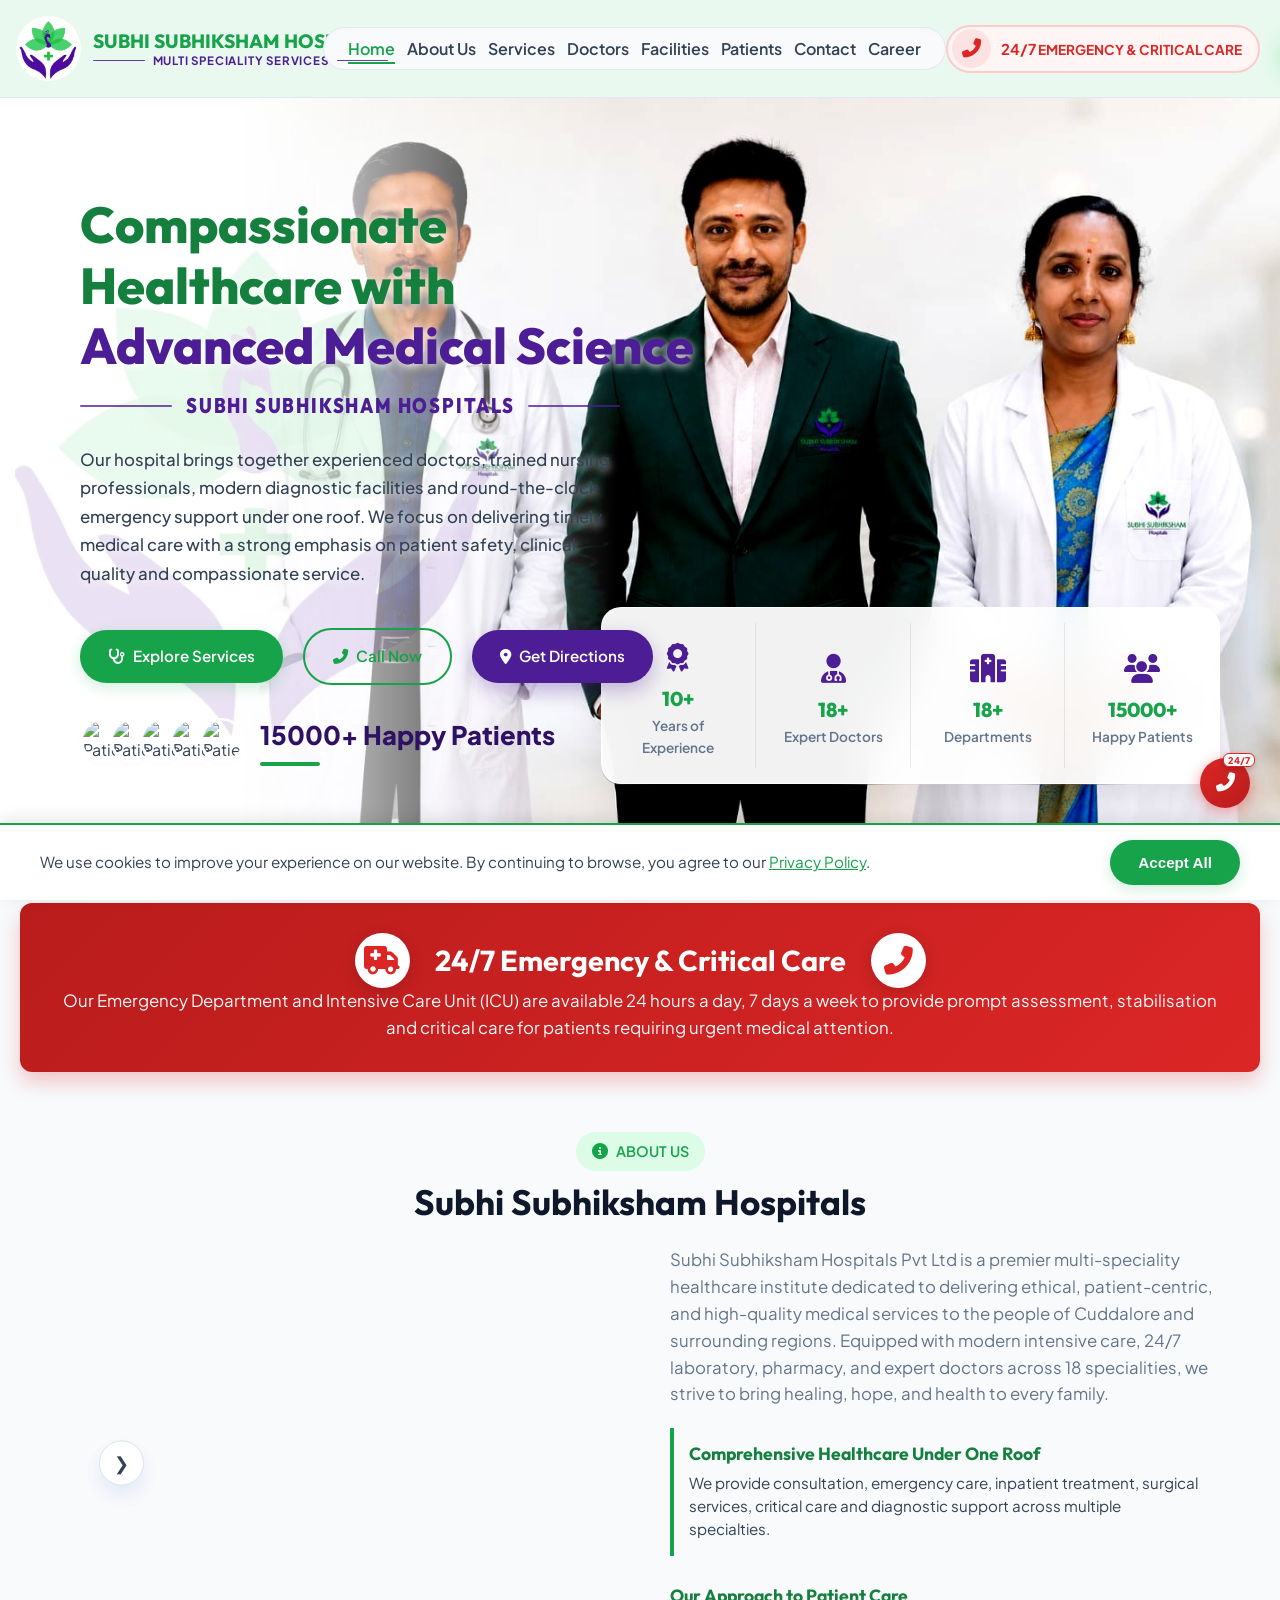
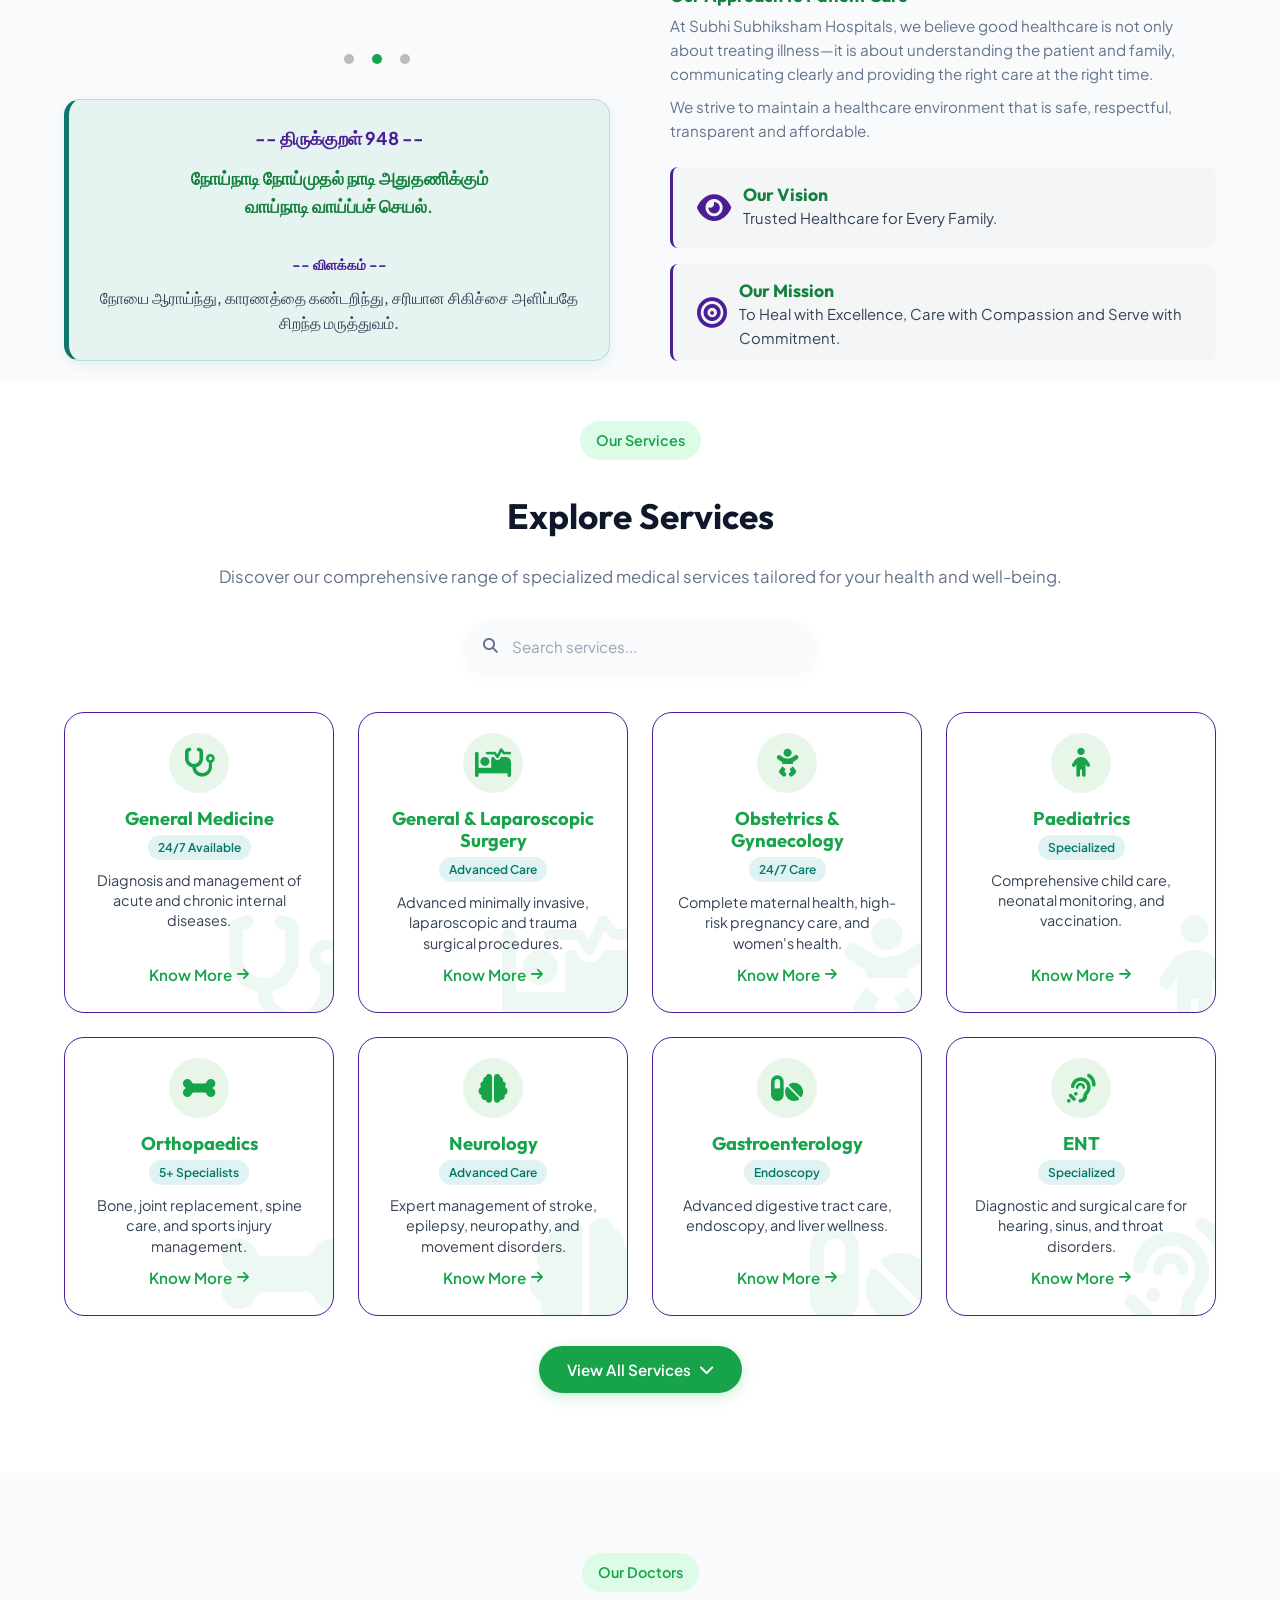
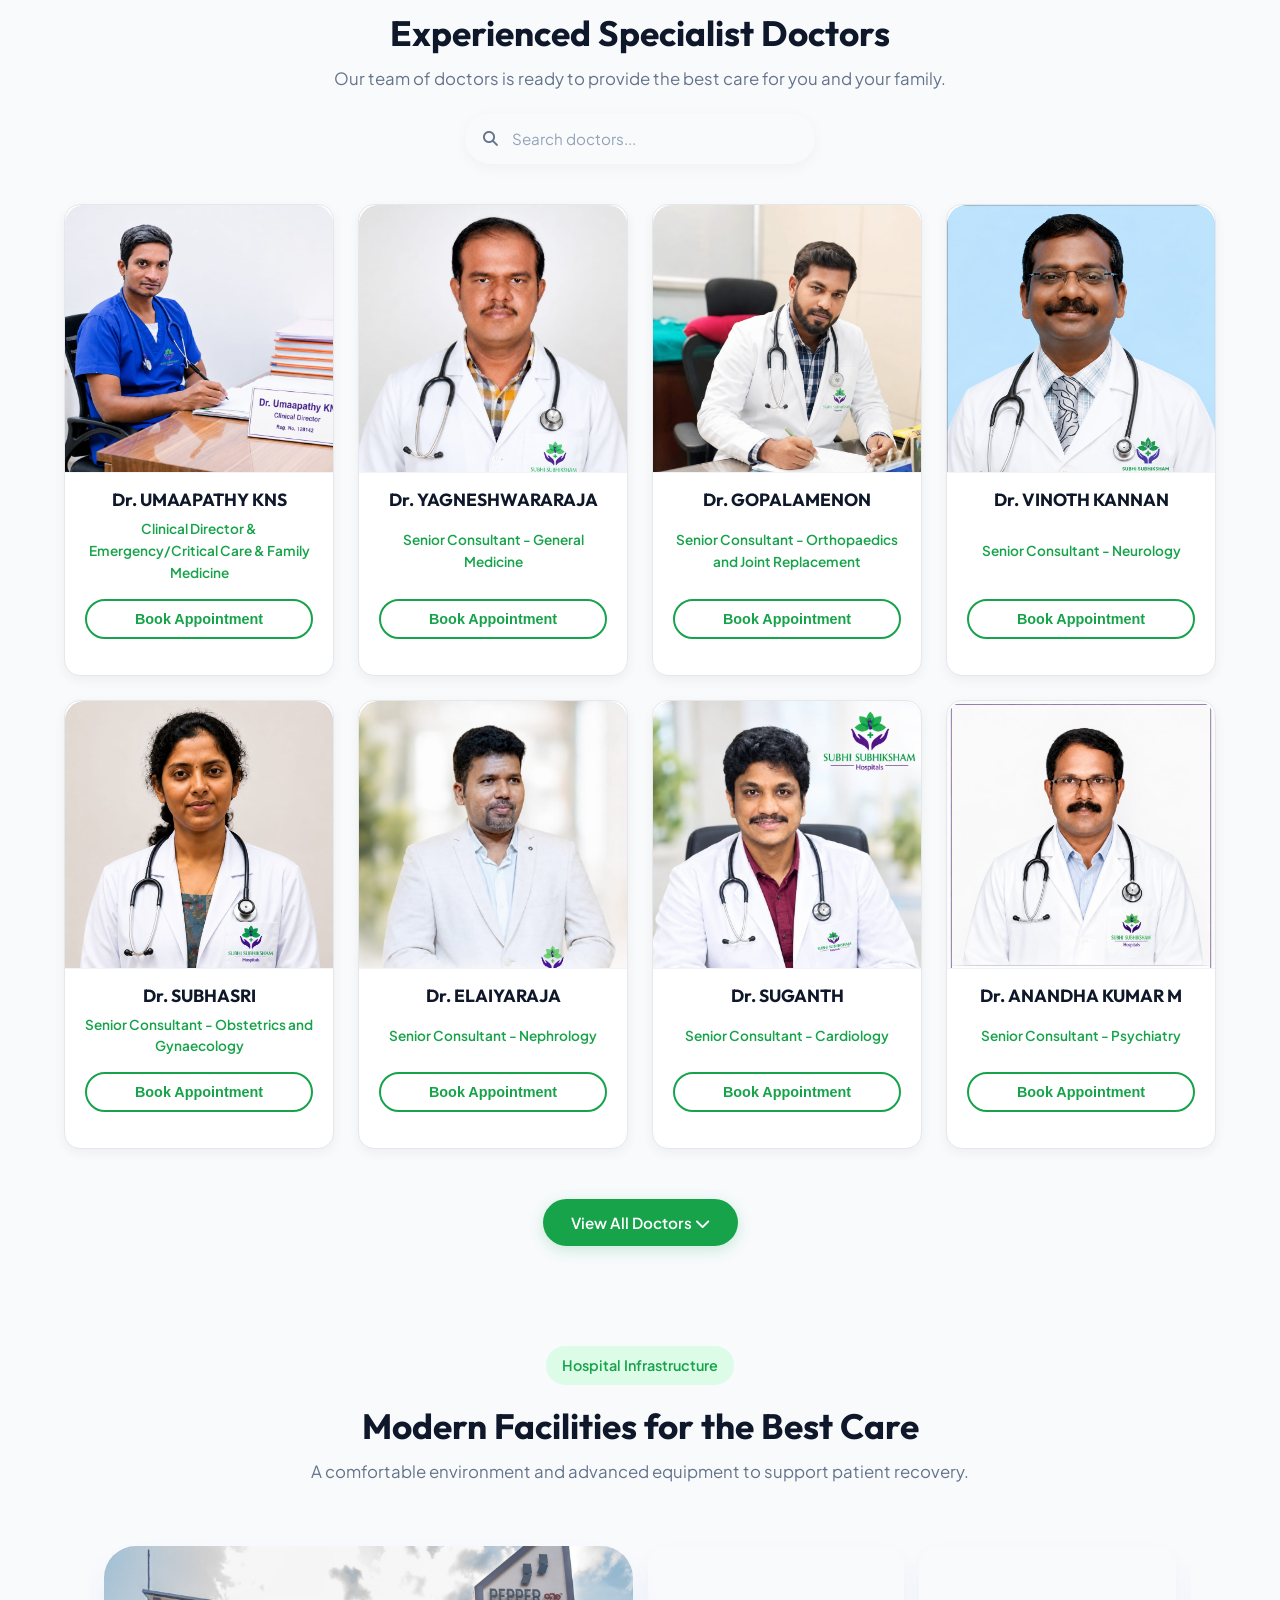
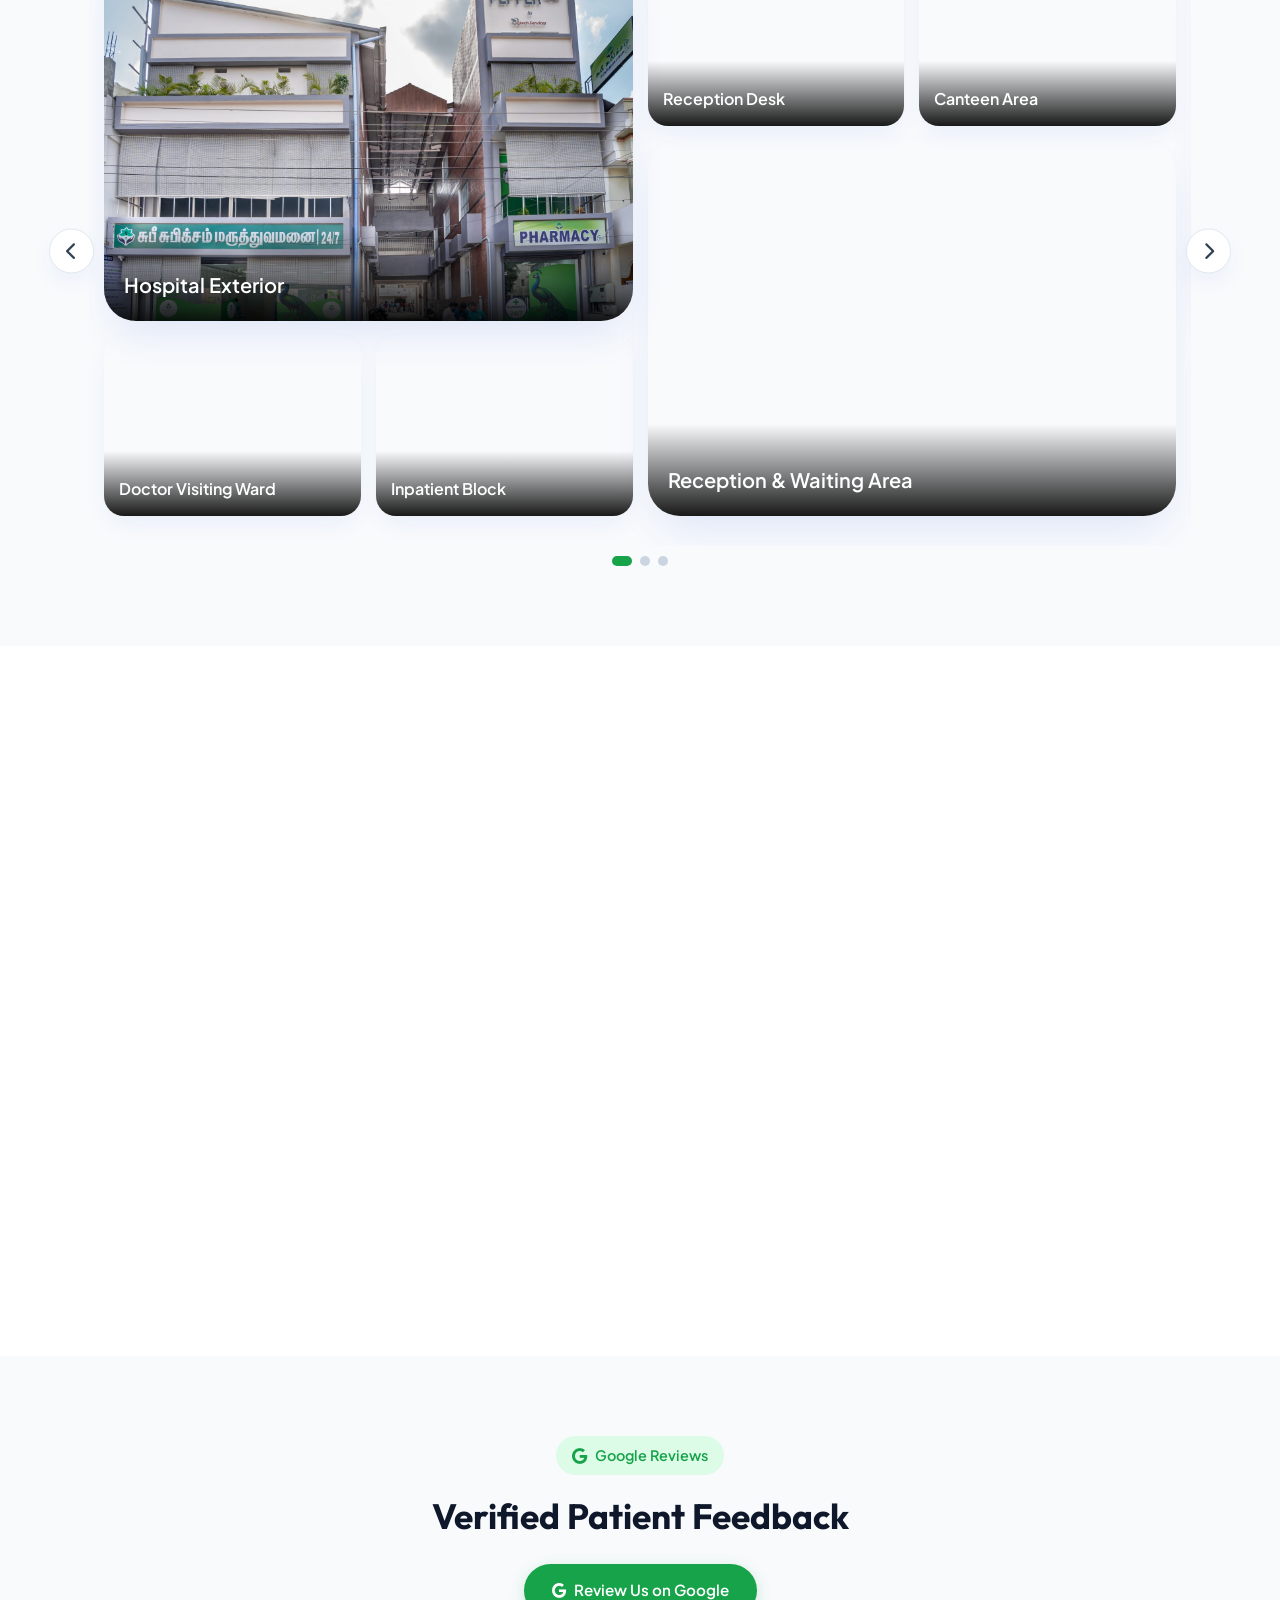
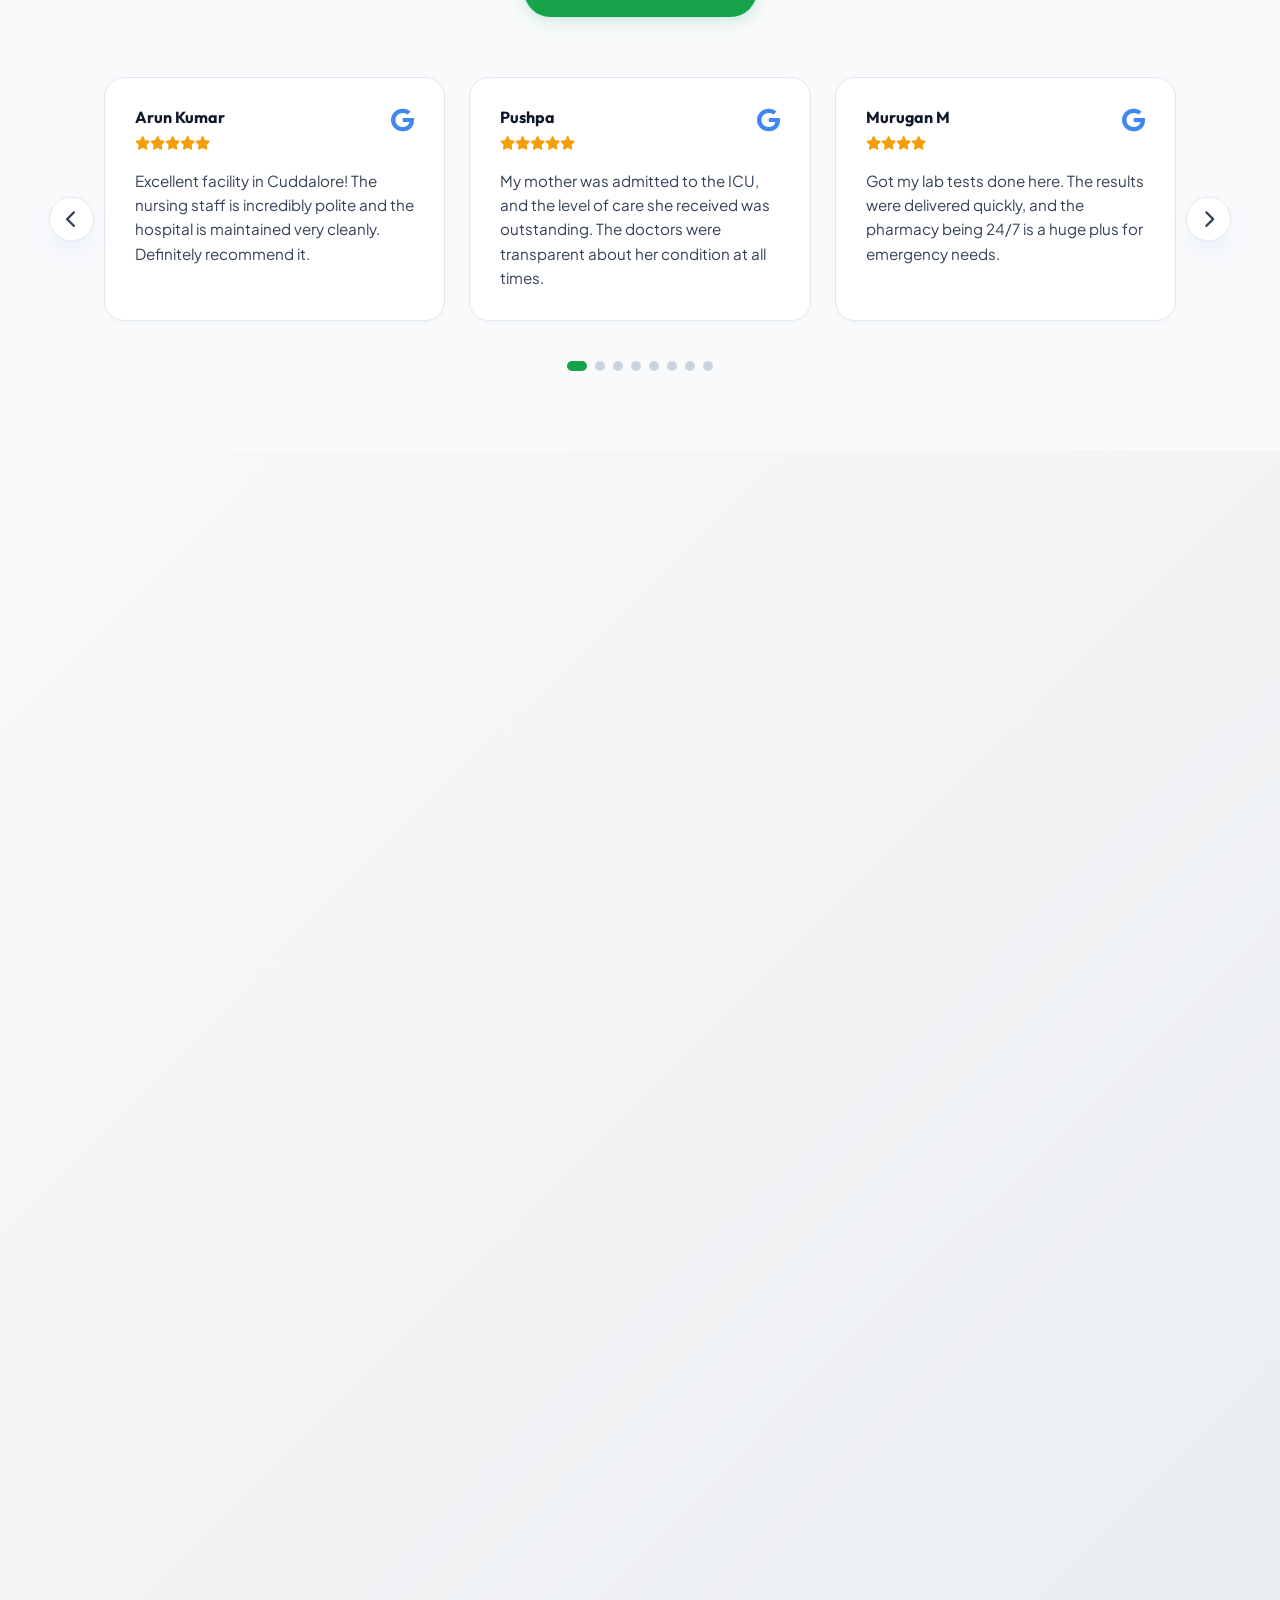
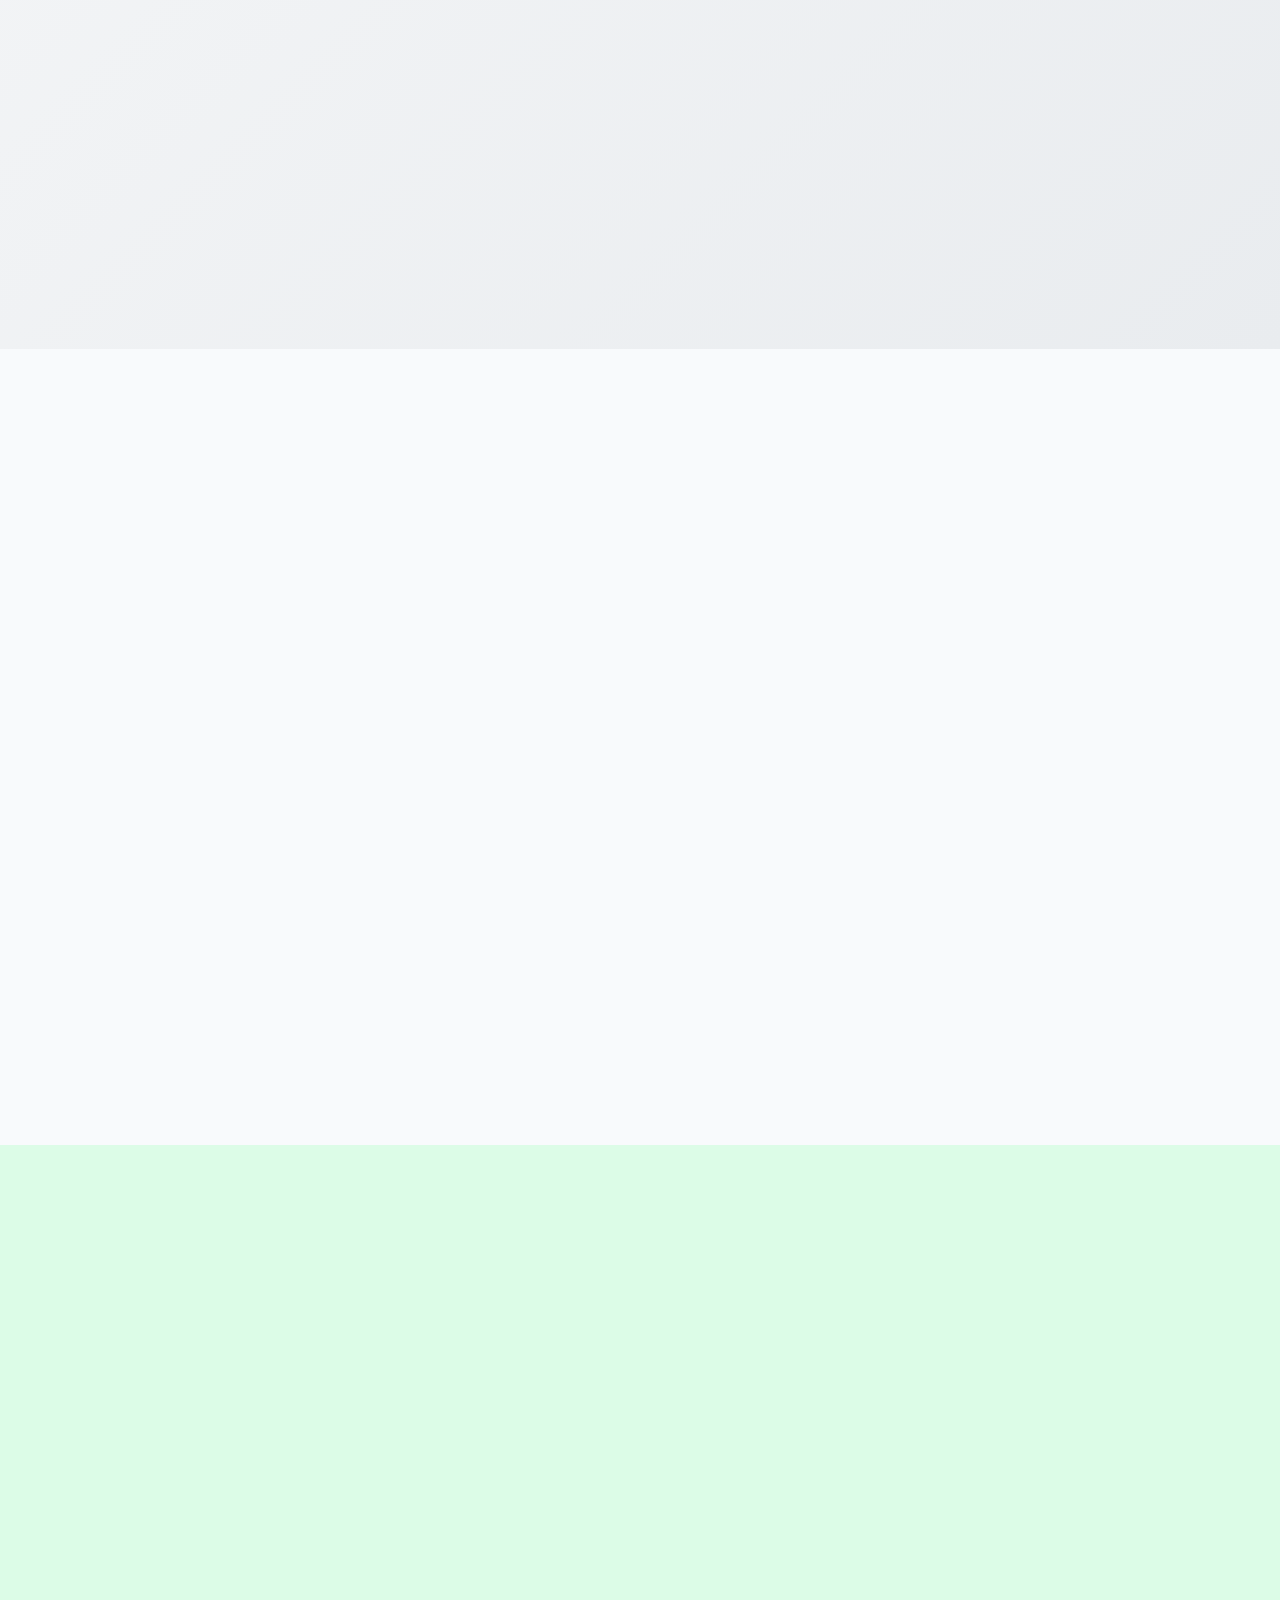
==== commit d87fe253: "Fix HTML validation issues and optimize page & image loading performance" ====
--- a/index.html
+++ b/index.html
@@ -87,6 +87,16 @@
     }
     </script>
 
+    <!-- Resource Hints & Preconnections for Fast Loading -->
+    <link rel="preconnect" href="https://fonts.googleapis.com">
+    <link rel="preconnect" href="https://fonts.gstatic.com" crossorigin>
+    <link rel="preconnect" href="https://cdnjs.cloudflare.com" crossorigin>
+    <link rel="dns-prefetch" href="https://randomuser.me">
+
+    <!-- Preload Critical Above-The-Fold Assets -->
+    <link rel="preload" as="image" href="images/logo/subhi-logo.jpg" fetchpriority="high">
+    <link rel="preload" as="image" href="images/hero/background.jpeg" fetchpriority="high">
+
     <!-- Fonts & Icons -->
     <link
         href="https://fonts.googleapis.com/css2?family=Outfit:wght@400;600;700;800&family=Plus+Jakarta+Sans:wght@400;500;600;700&display=swap"
@@ -103,7 +113,7 @@
     <nav id="navbar" class="navbar">
         <div class="container nav-container">
             <div class="logo">
-                <img src="images/logo/subhi-logo.jpg" alt="Logo" class="header-logo-img">
+                <img src="images/logo/subhi-logo.jpg" alt="Logo" class="header-logo-img" width="50" height="50" decoding="async" fetchpriority="high">
                 <div class="logo-text-wrapper">
                     <span class="logo-text header-logo-text">SUBHI SUBHIKSHAM HOSPITALS</span>
                     <span class="logo-tagline">MULTI SPECIALITY SERVICES</span>
@@ -165,11 +175,11 @@
                 <!-- Social Proof Section -->
                 <div class="social-proof-wrapper">
                     <div class="avatar-group">
-                        <img src="https://randomuser.me/api/portraits/women/43.jpg" alt="Patient 1">
-                        <img src="https://randomuser.me/api/portraits/men/44.jpg" alt="Patient 2">
-                        <img src="https://randomuser.me/api/portraits/women/65.jpg" alt="Patient 3">
-                        <img src="https://randomuser.me/api/portraits/men/32.jpg" alt="Patient 4">
-                        <img src="https://randomuser.me/api/portraits/women/90.jpg" alt="Patient 5">
+                        <img src="https://randomuser.me/api/portraits/women/43.jpg" alt="Patient 1" width="36" height="36" loading="lazy" decoding="async">
+                        <img src="https://randomuser.me/api/portraits/men/44.jpg" alt="Patient 2" width="36" height="36" loading="lazy" decoding="async">
+                        <img src="https://randomuser.me/api/portraits/women/65.jpg" alt="Patient 3" width="36" height="36" loading="lazy" decoding="async">
+                        <img src="https://randomuser.me/api/portraits/men/32.jpg" alt="Patient 4" width="36" height="36" loading="lazy" decoding="async">
+                        <img src="https://randomuser.me/api/portraits/women/90.jpg" alt="Patient 5" width="36" height="36" loading="lazy" decoding="async">
                     </div>
                     <div class="social-proof-text">
                         <strong><span class="animate-count" data-target="15000">0</span>+ Happy Patients</strong>
@@ -183,26 +193,25 @@
             <div class="counters-grid">
                 <div class="counter-item">
                     <div class="counter-icon"><i class="fas fa-award"></i></div>
-                    <h3 id="count-experience"><span class="animate-count" data-target="10">0</span>+</h3>
+                    <h2 id="count-experience"><span class="animate-count" data-target="10">0</span>+</h2>
                     <p>Years of Experience</p>
                 </div>
                 <div class="counter-item">
                     <div class="counter-icon"><i class="fas fa-user-md"></i></div>
-                    <h3 id="count-doctors"><span class="animate-count" data-target="18">0</span>+</h3>
+                    <h2 id="count-doctors"><span class="animate-count" data-target="18">0</span>+</h2>
                     <p>Expert Doctors</p>
                 </div>
                 <div class="counter-item">
                     <div class="counter-icon"><i class="fas fa-hospital"></i></div>
-                    <h3 id="count-departments"><span class="animate-count" data-target="18">0</span>+</h3>
+                    <h2 id="count-departments"><span class="animate-count" data-target="18">0</span>+</h2>
                     <p>Departments</p>
                 </div>
                 <div class="counter-item">
                     <div class="counter-icon"><i class="fas fa-users"></i></div>
-                    <h3 id="count-patients"><span class="animate-count" data-target="15000">0</span>+</h3>
+                    <h2 id="count-patients"><span class="animate-count" data-target="15000">0</span>+</h2>
                     <p>Happy Patients</p>
                 </div>
             </div>
-        </div>
         </div>
     </header>
 
@@ -233,13 +242,13 @@
             <div class="about-left-col">
                 <div class="about-img carousel-container">
                     <div class="about-slide active">
-                        <img src="images/about-image/hospital-main.jpg" alt="Hospital Main">
+                        <img src="images/about-image/hospital-main.jpg" alt="Hospital Main" decoding="async" fetchpriority="auto">
                     </div>
                     <div class="about-slide">
-                        <img src="images/about-image/inpatient-block.jpg" alt="Inpatient Block">
+                        <img src="images/about-image/inpatient-block.jpg" alt="Inpatient Block" loading="lazy" decoding="async">
                     </div>
                     <div class="about-slide">
-                        <img src="images/about-image/reception-area.jpg" alt="Reception Area">
+                        <img src="images/about-image/reception-area.jpg" alt="Reception Area" loading="lazy" decoding="async">
                     </div>
                     
                     <div class="carousel-controls">
@@ -278,12 +287,12 @@
                     doctors across 18 specialities, we strive to bring healing, hope, and health to every family.
                 </div>
                 <div class="about-highlight-box">
-                    <h4 class="about-highlight-title">Comprehensive Healthcare Under One Roof</h4>
+                    <h3 class="about-highlight-title">Comprehensive Healthcare Under One Roof</h3>
                     <p class="about-highlight-text">We provide consultation, emergency care, inpatient treatment,
                         surgical services, critical care and diagnostic support across multiple specialties.</p>
                 </div>
                 <div class="about-approach-wrapper">
-                    <h4 class="about-approach-title">Our Approach to Patient Care</h4>
+                    <h3 class="about-approach-title">Our Approach to Patient Care</h3>
                     <p class="about-approach-text">
                         At Subhi Subhiksham Hospitals, we believe good healthcare is not only about treating illness—it
                         is about understanding the patient and family, communicating clearly and providing the right
@@ -397,7 +406,7 @@
         <span class="lightbox-close">&times;</span>
         <div class="lightbox-content">
             <button class="lightbox-btn lightbox-prev"><i class="fas fa-chevron-left"></i></button>
-            <img id="lightbox-img" src="" alt="Gallery Full">
+            <img id="lightbox-img" src="data:image/svg+xml,%3Csvg xmlns='http://www.w3.org/2000/svg' viewBox='0 0 1 1'%3E%3C/svg%3E" alt="Gallery Full">
             <button class="lightbox-btn lightbox-next"><i class="fas fa-chevron-right"></i></button>
         </div>
         <div class="lightbox-counter"><span id="lightbox-current">1</span> / <span id="lightbox-total">10</span></div>
@@ -467,11 +476,11 @@
                 <div class="leadership-card">
                     <div class="leadership-img-wrapper">
                         <div class="leadership-img-box">
-                            <img src="images/doctors/prasanna-p.jpeg" alt="Mr. PRASANNA P" class="prasanna-img">
+                            <img src="images/doctors/prasanna-p.jpeg" alt="Mr. PRASANNA P" class="prasanna-img" loading="lazy" decoding="async">
                         </div>
                     </div>
                     <div class="leadership-info">
-                        <h4>Mr. PRASANNA P</h4>
+                        <h3>Mr. PRASANNA P</h3>
                         <span class="leadership-badge">Managing Director</span>
                     </div>
                 </div>
@@ -480,11 +489,11 @@
                 <div class="leadership-card">
                     <div class="leadership-img-wrapper">
                         <div class="leadership-img-box">
-                            <img src="images/doctors/ms- karpagam-bharathi.jpeg" alt="Ms. KARPAGAM BHARATHI" class="karpagam-img">
+                            <img src="images/doctors/ms-karpagam-bharathi.jpeg" alt="Ms. KARPAGAM BHARATHI" class="karpagam-img" loading="lazy" decoding="async">
                         </div>
                     </div>
                     <div class="leadership-info">
-                        <h4>Ms. KARPAGAM BHARATHI</h4>
+                        <h3>Ms. KARPAGAM BHARATHI</h3>
                         <span class="leadership-badge">Nursing Director</span>
                     </div>
                 </div>
@@ -643,7 +652,7 @@
                 <!-- Column 1: Hospital -->
                 <div class="footer-col footer-about">
                     <div class="logo footer-logo">
-                        <img src="images/logo/subhi-logo.jpg" alt="Logo" class="header-logo-img">
+                        <img src="images/logo/subhi-logo.jpg" alt="Logo" class="header-logo-img" width="50" height="50" loading="lazy" decoding="async">
                         <div class="logo-text-wrapper footer-logo-text-wrapper">
                             <span class="logo-text footer-logo-text">SUBHI SUBHIKSHAM HOSPITALS</span>
                             <span class="logo-tagline footer-logo-tagline">MULTI SPECIALITY SERVICES</span>
@@ -799,7 +808,7 @@
         <i class="fas fa-arrow-up"></i>
     </button>
 
-    <script src="script.js"></script>
+    <script src="script.js" defer></script>
 </body>
 
 </html>
--- a/style.css
+++ b/style.css
@@ -1592,6 +1592,7 @@
     margin-bottom: 8px;
 }
 
+.counter-item h2,
 .counter-item h3 {
     font-size: 1.25rem;
     /* Reduced number size */
@@ -2806,6 +2807,7 @@
         margin-bottom: 4px;
     }
 
+    .counter-item h2,
     .counter-item h3 {
         font-size: 1.05rem;
         margin-bottom: 2px;
@@ -4270,6 +4272,7 @@
     flex-grow: 1;
 }
 
+.leadership-info h3,
 .leadership-info h4 {
     font-size: 1.2rem;
     font-weight: 700;
@@ -4496,4 +4499,28 @@
     .career-openings-grid {
         grid-template-columns: 1fr;
     }
+}
+
+/* --- High-Performance Rendering & Fast Loading Enhancements --- */
+.services-section,
+.doctors-section,
+.infrastructure-section,
+.gallery-section,
+.patient-feeds-section,
+.reviews-section,
+.career-section,
+.contact-section,
+.footer-premium {
+    content-visibility: auto;
+    contain-intrinsic-size: 1px 700px;
+}
+
+/* Hardware accelerated smooth transforms */
+.doctor-card,
+.service-card,
+.facility-card,
+.gallery-item,
+.leadership-card {
+    transform: translateZ(0);
+    backface-visibility: hidden;
 }
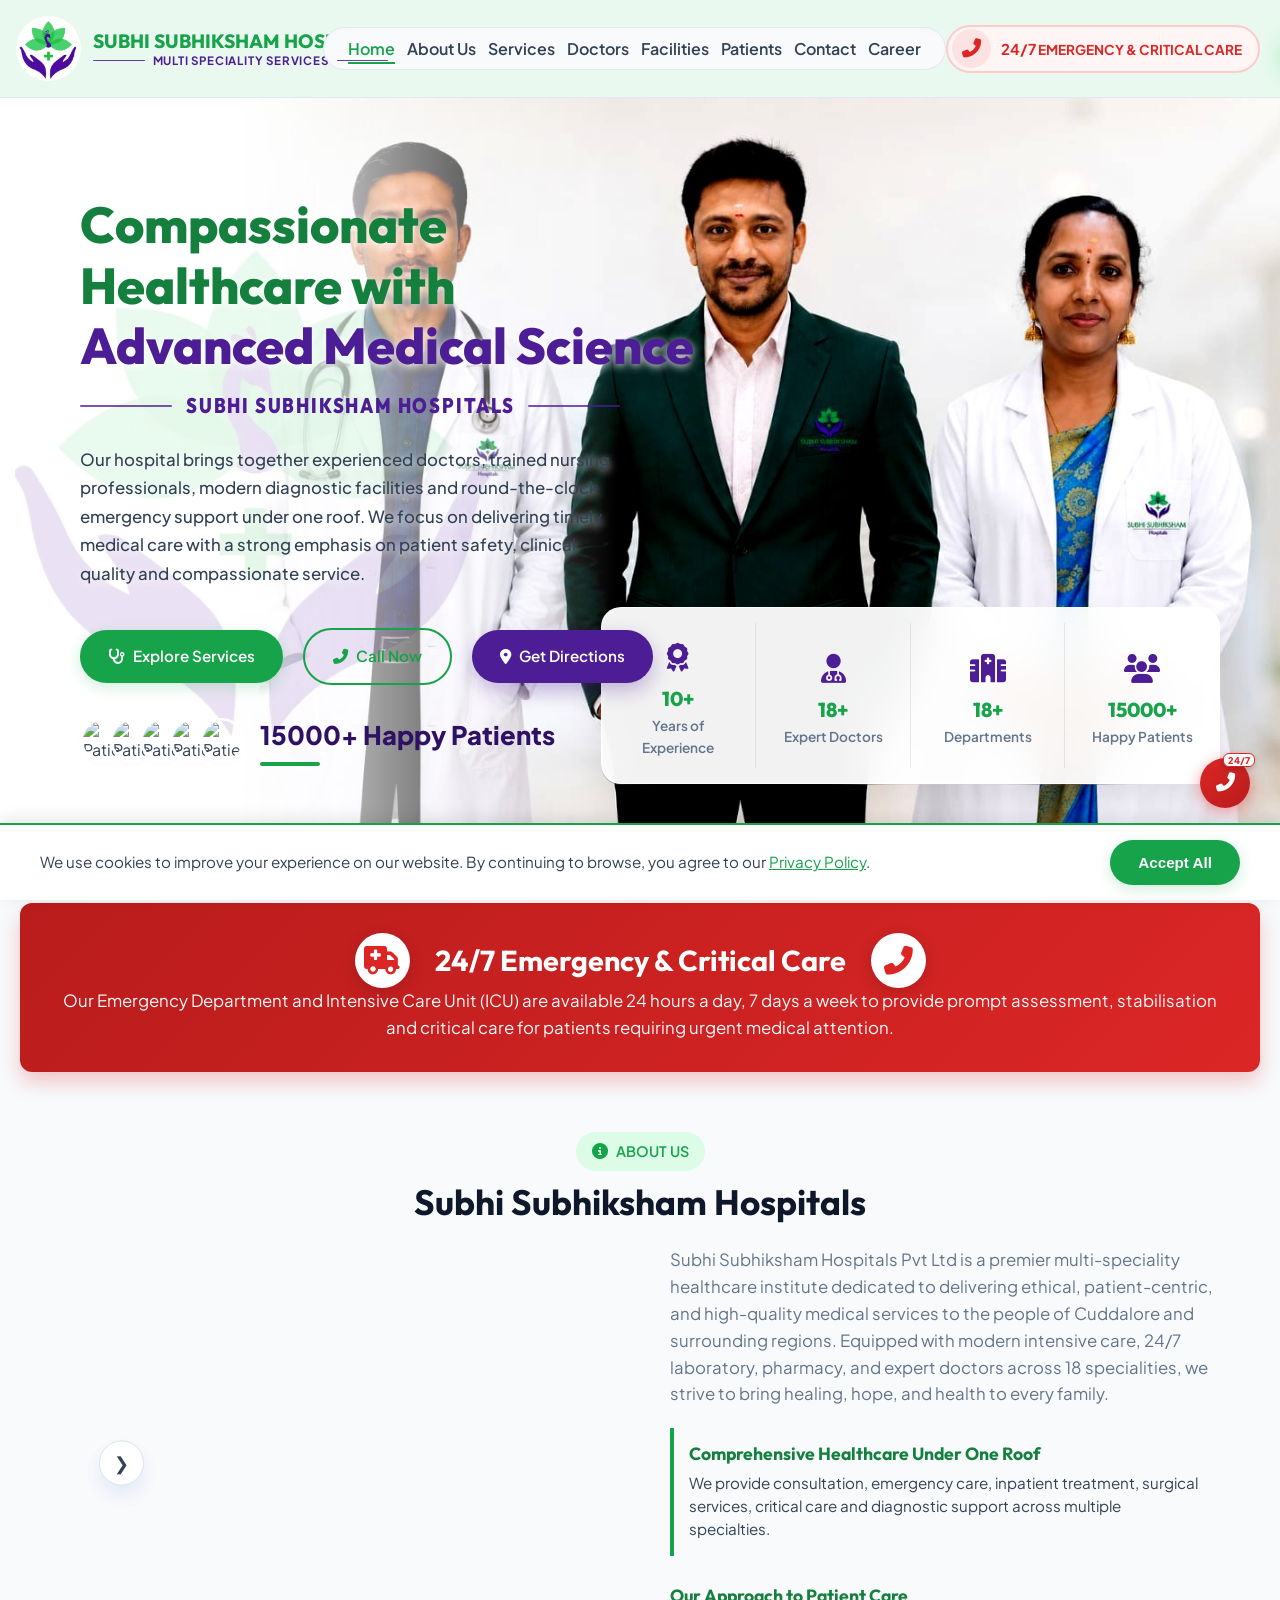
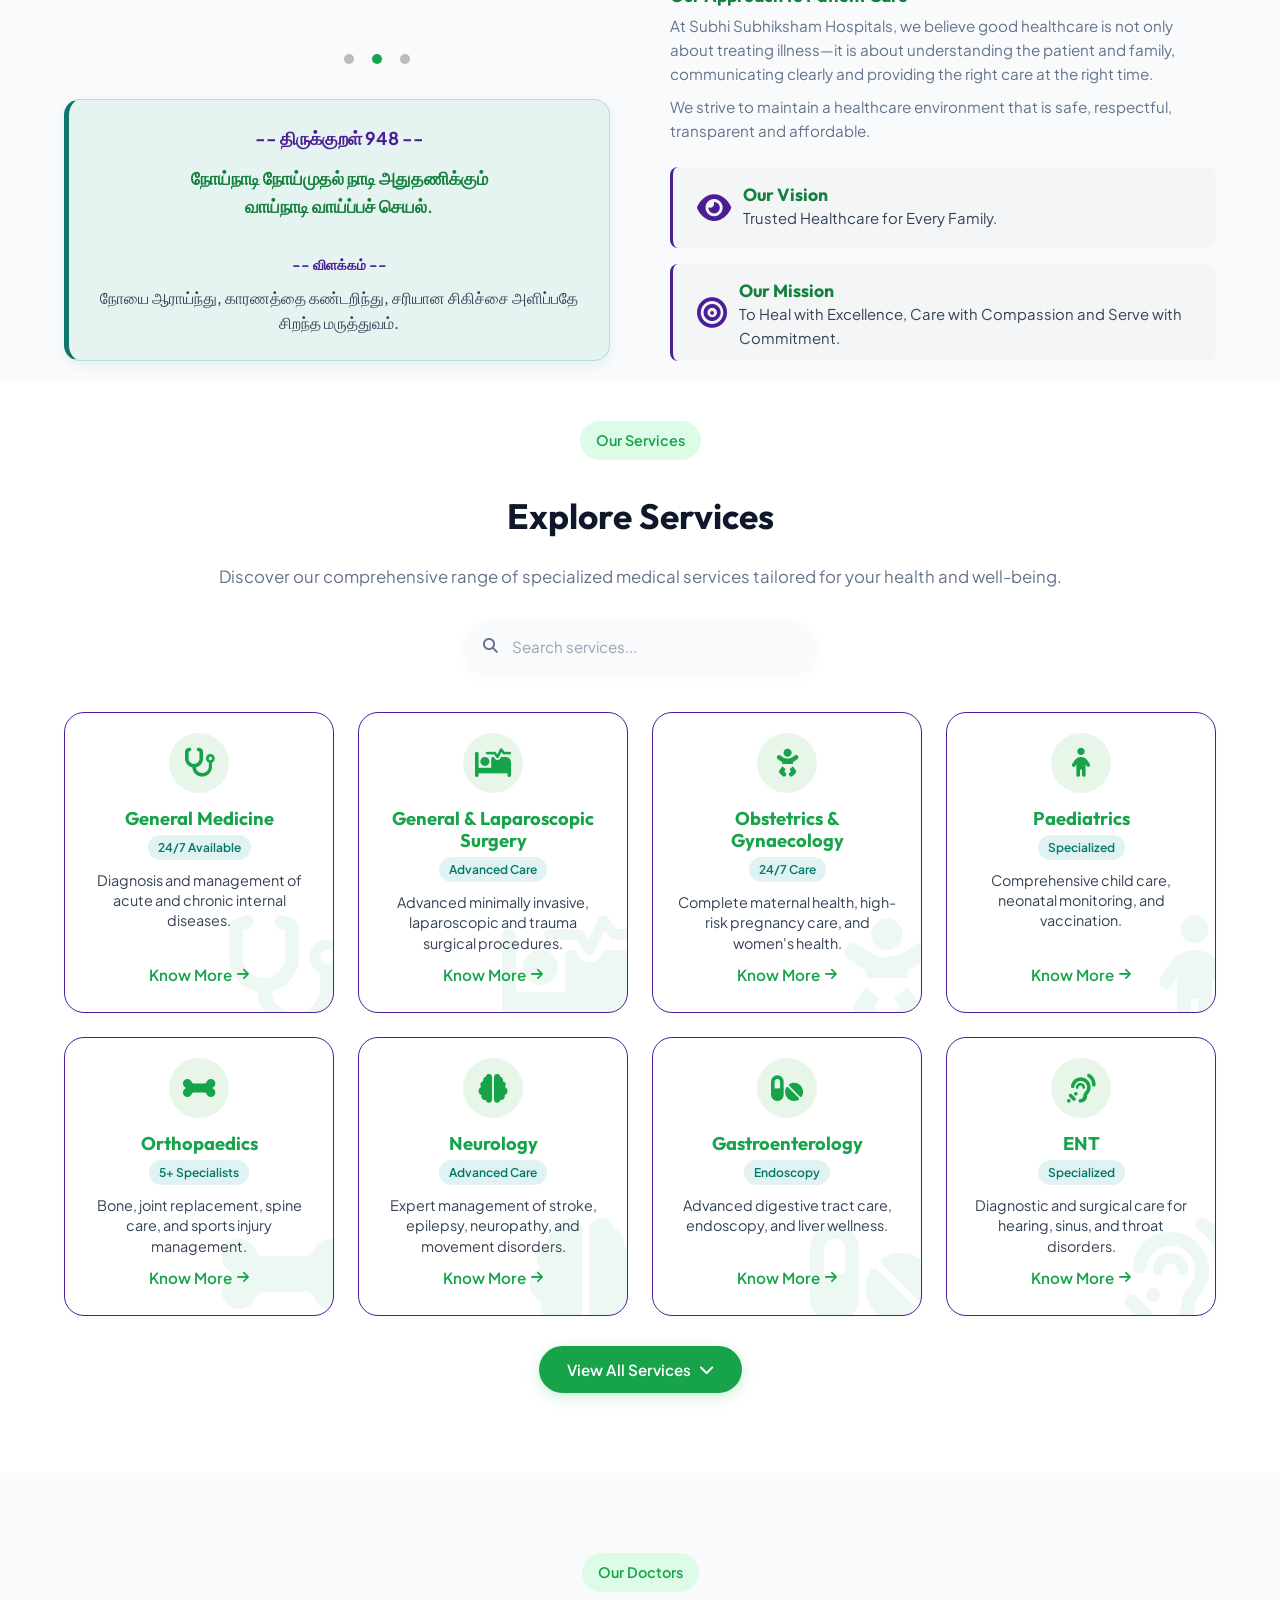
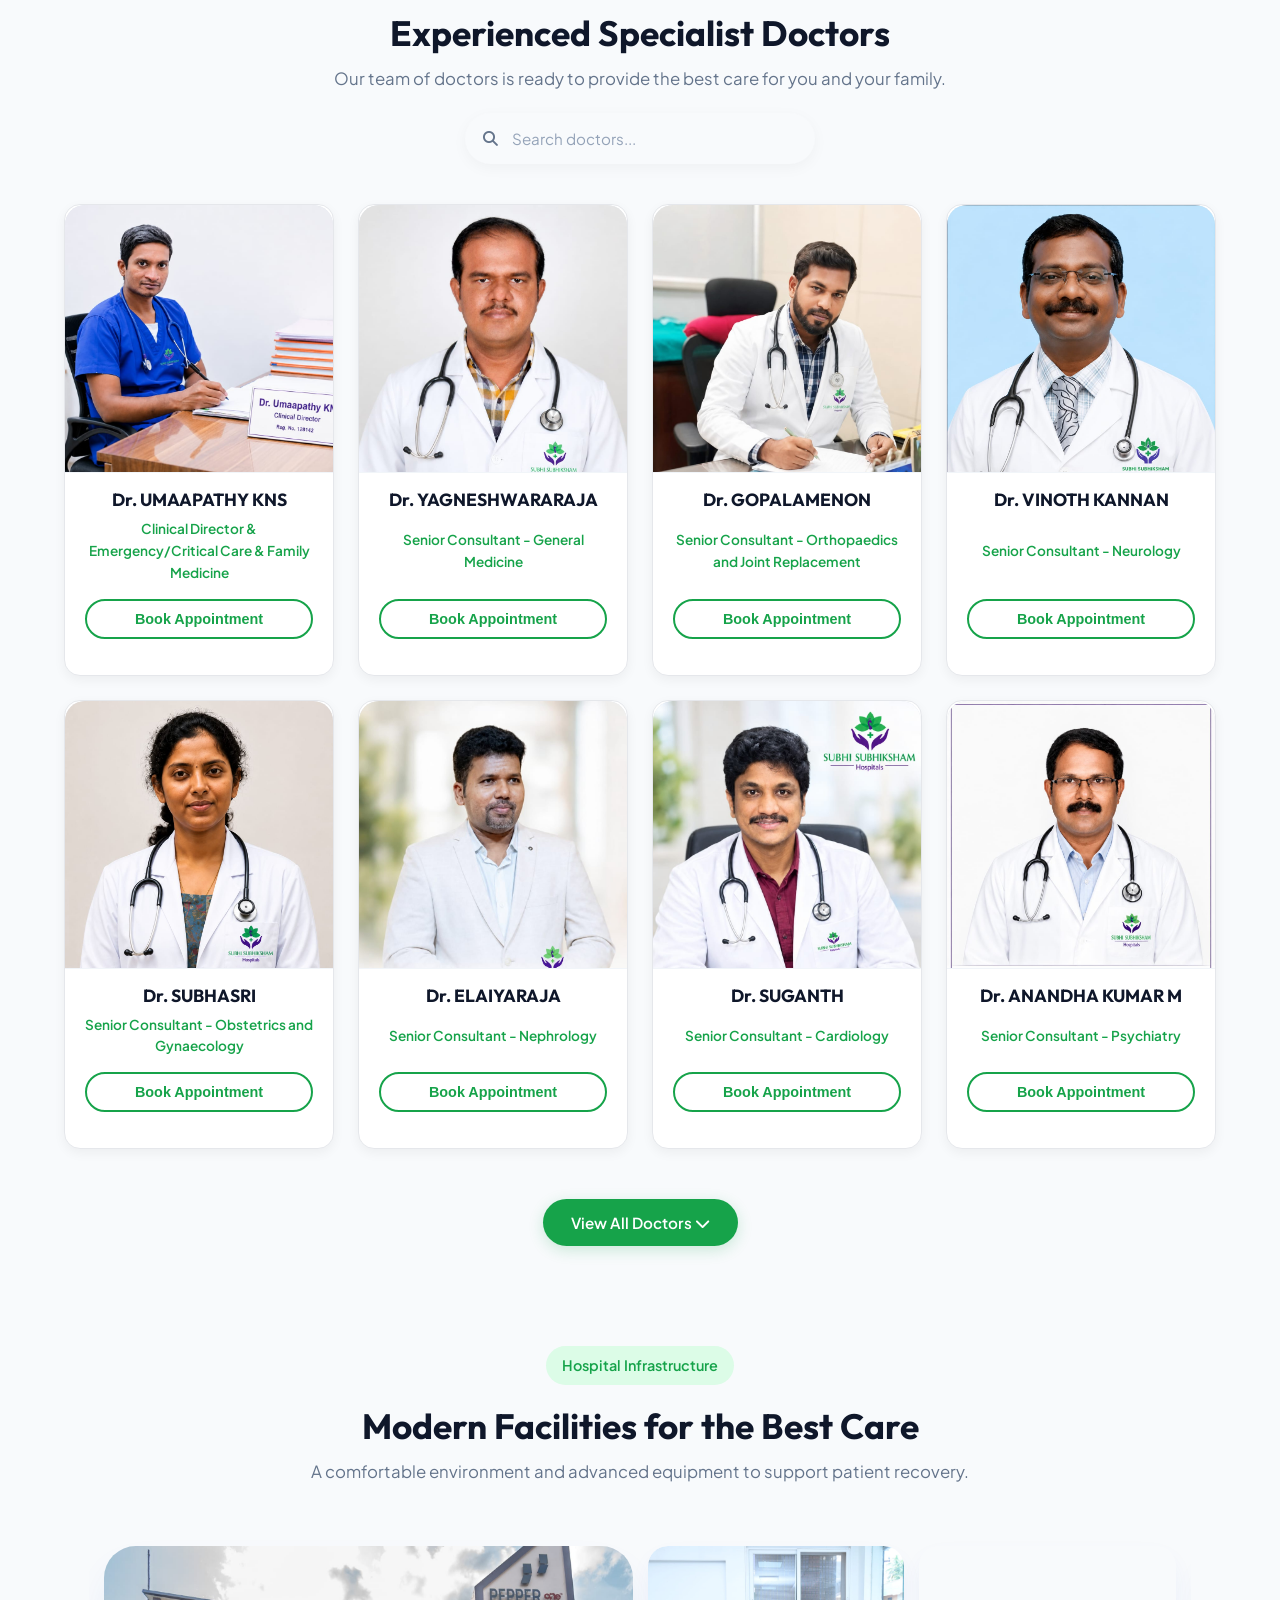
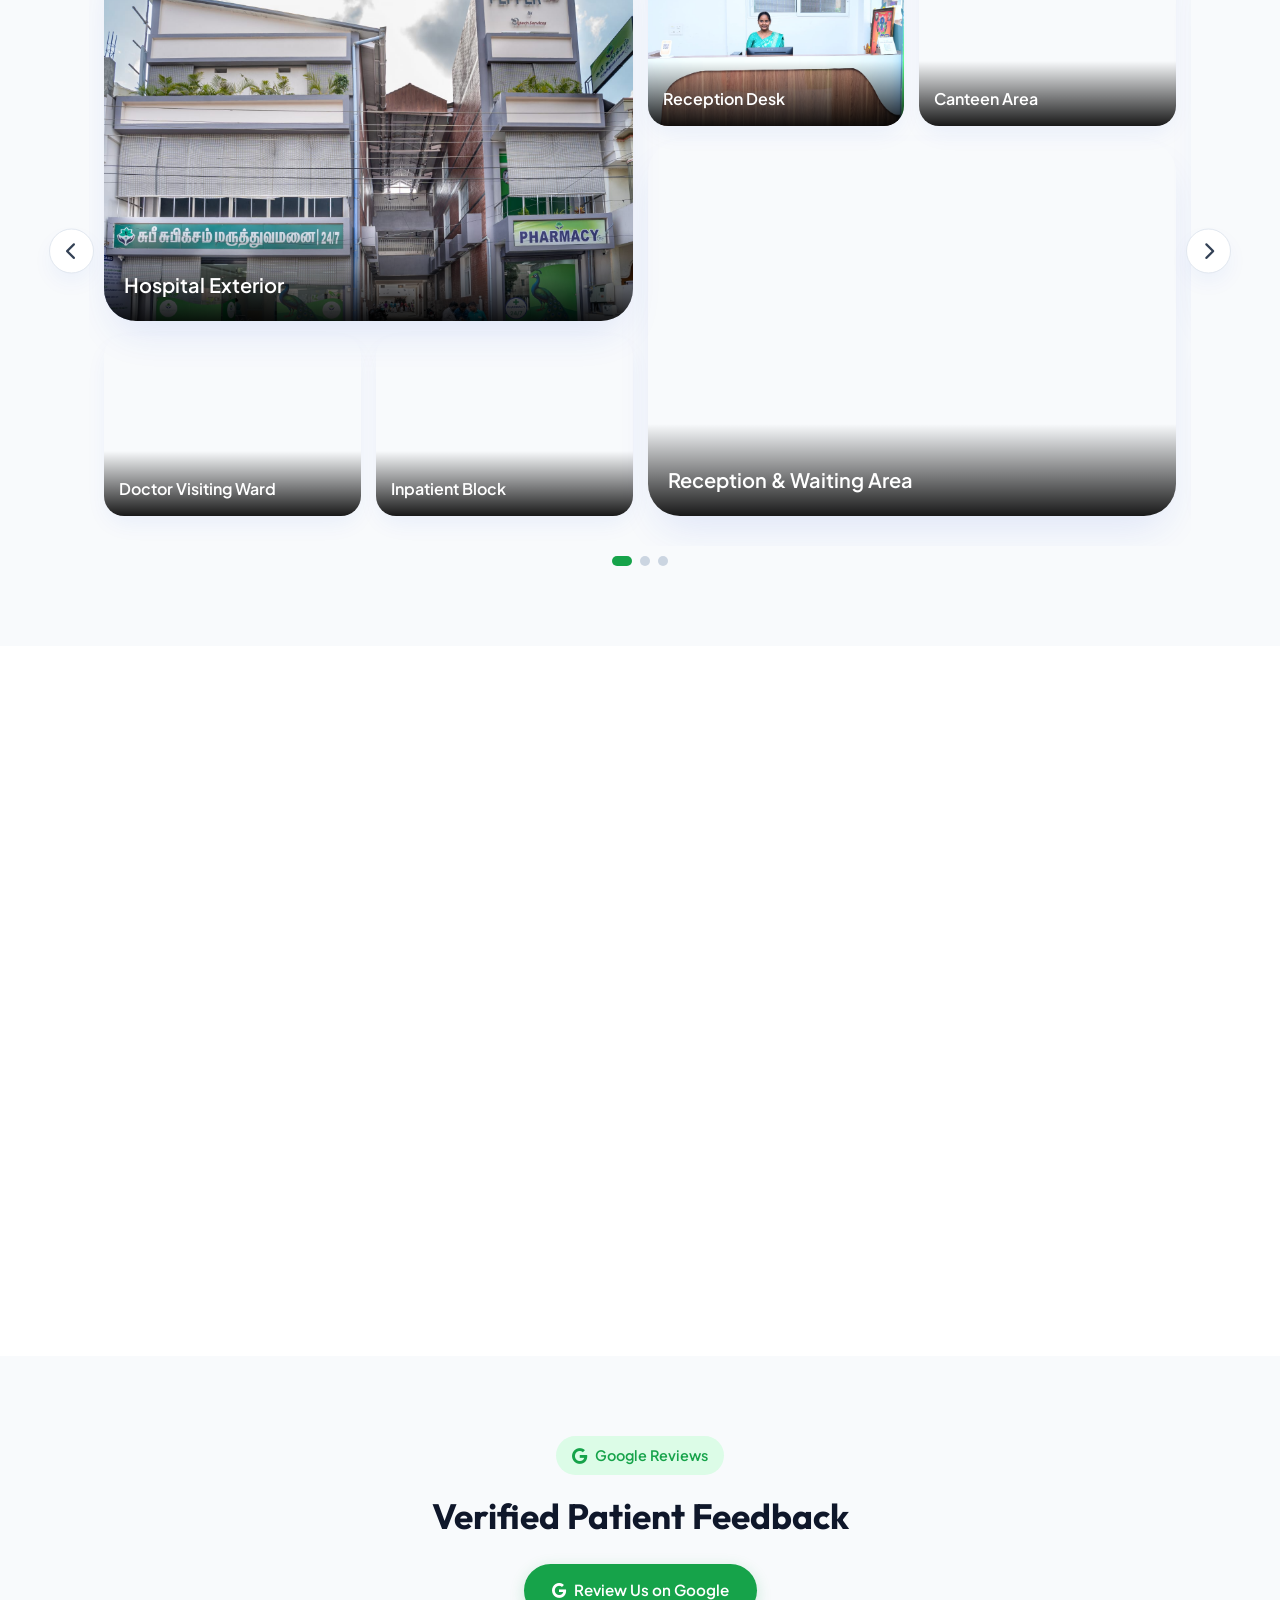
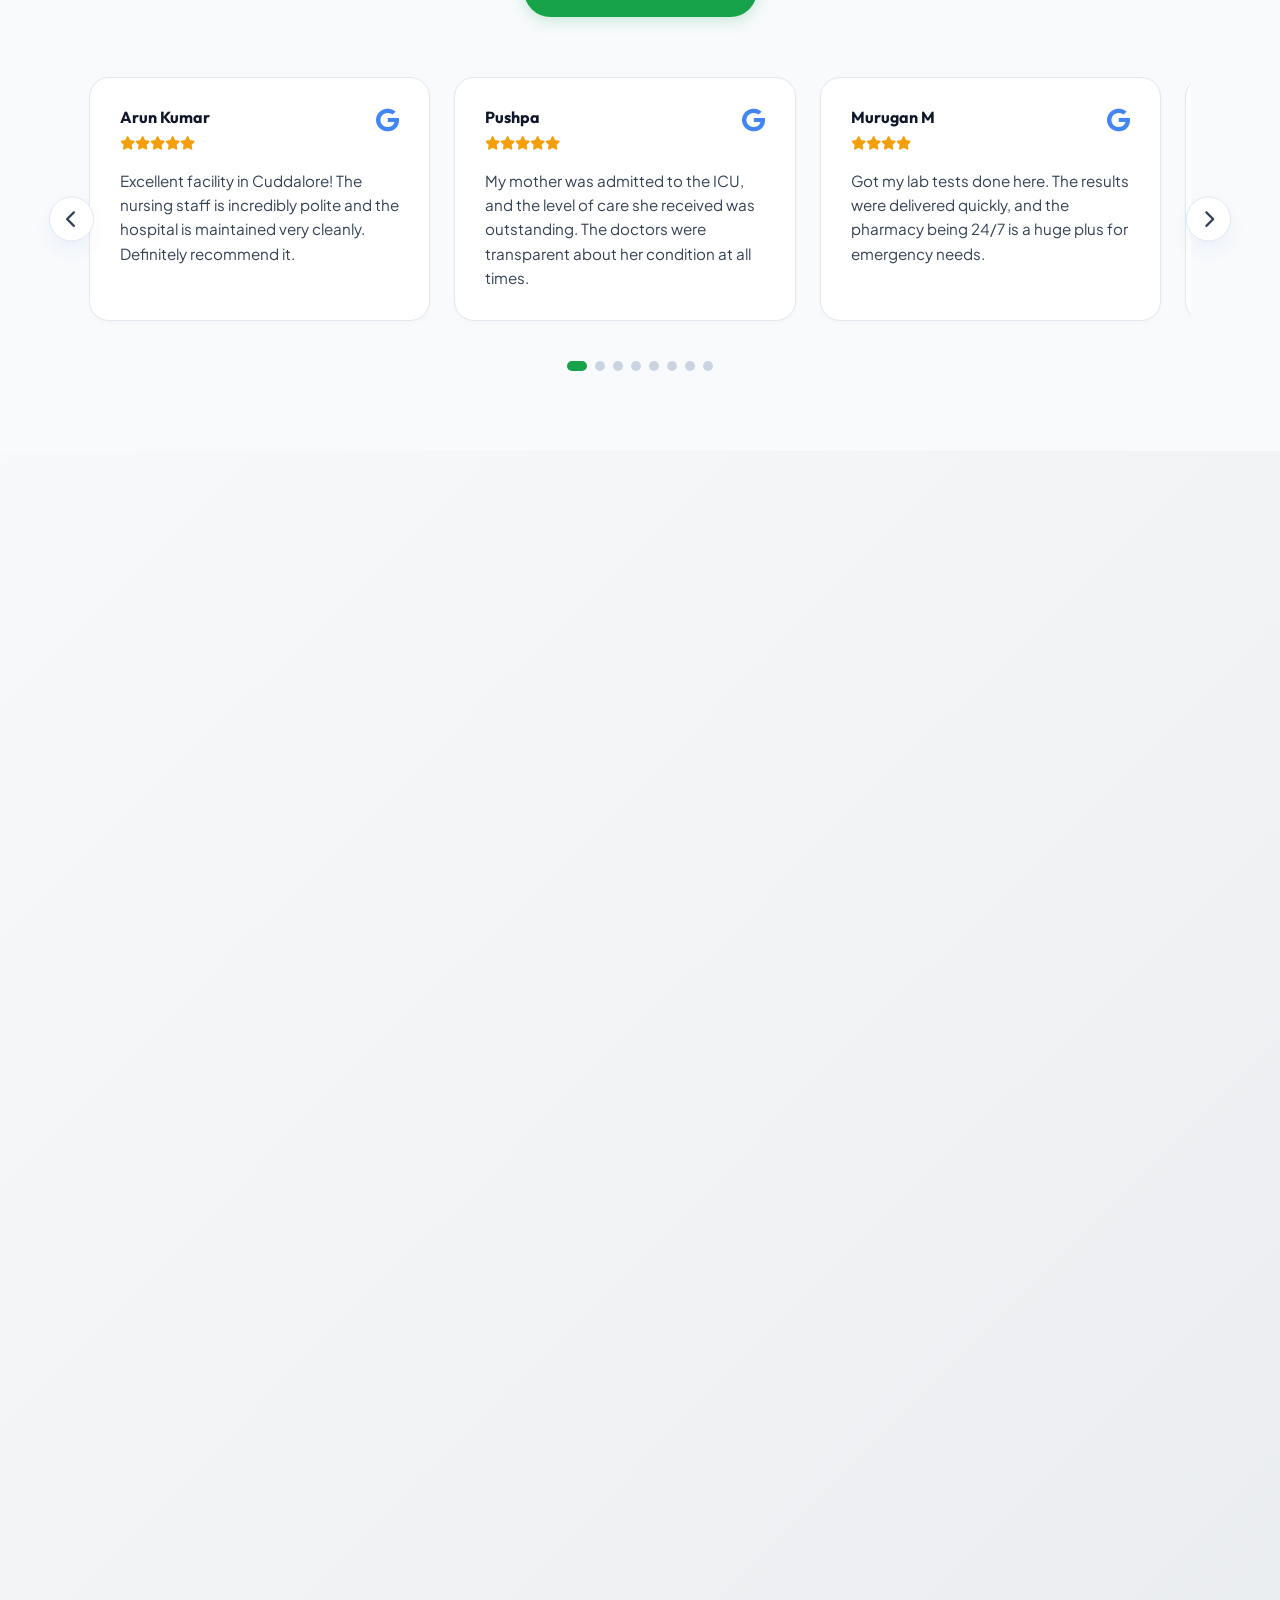
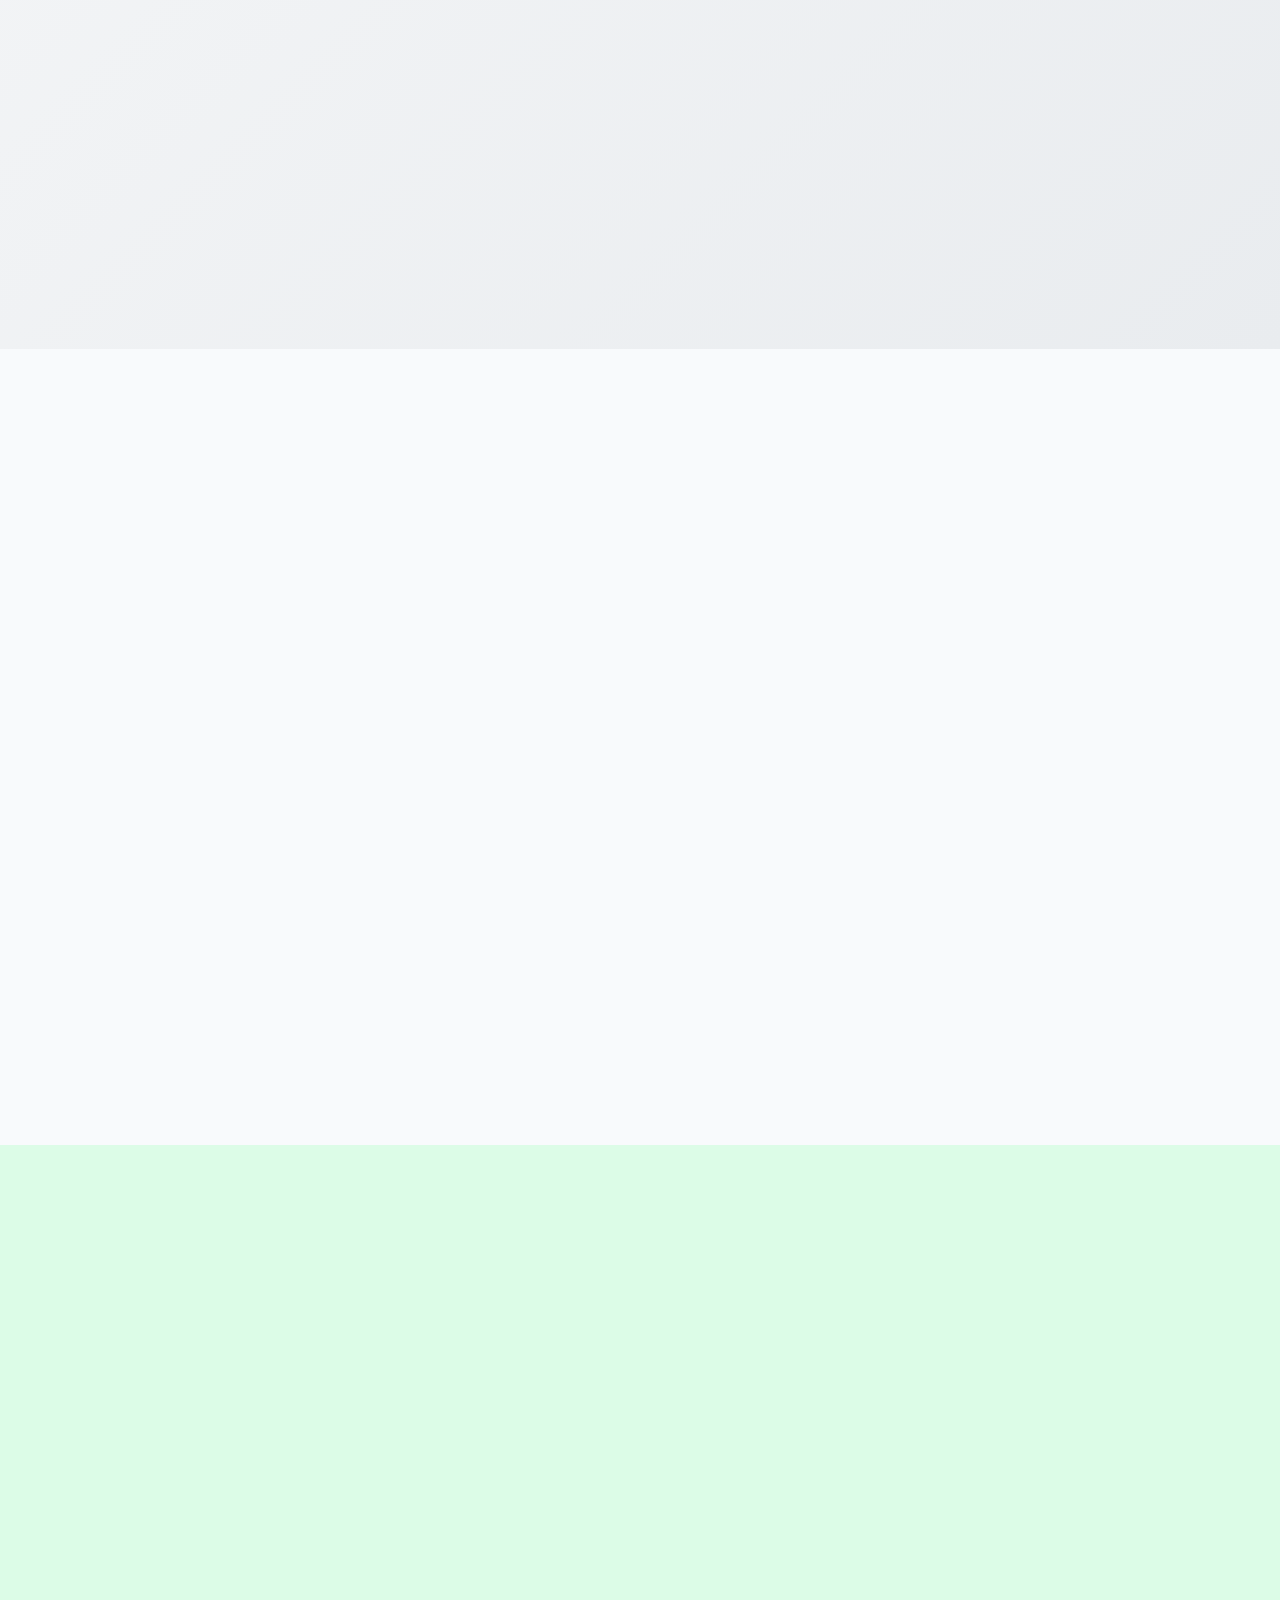
==== commit 5161ec5d: "Fix data URI space character validation error on lightbox image" ====
--- a/index.html
+++ b/index.html
@@ -406,7 +406,7 @@
         <span class="lightbox-close">&times;</span>
         <div class="lightbox-content">
             <button class="lightbox-btn lightbox-prev"><i class="fas fa-chevron-left"></i></button>
-            <img id="lightbox-img" src="data:image/svg+xml,%3Csvg xmlns='http://www.w3.org/2000/svg' viewBox='0 0 1 1'%3E%3C/svg%3E" alt="Gallery Full">
+            <img id="lightbox-img" src="[data-uri]" alt="Gallery Full">
             <button class="lightbox-btn lightbox-next"><i class="fas fa-chevron-right"></i></button>
         </div>
         <div class="lightbox-counter"><span id="lightbox-current">1</span> / <span id="lightbox-total">10</span></div>
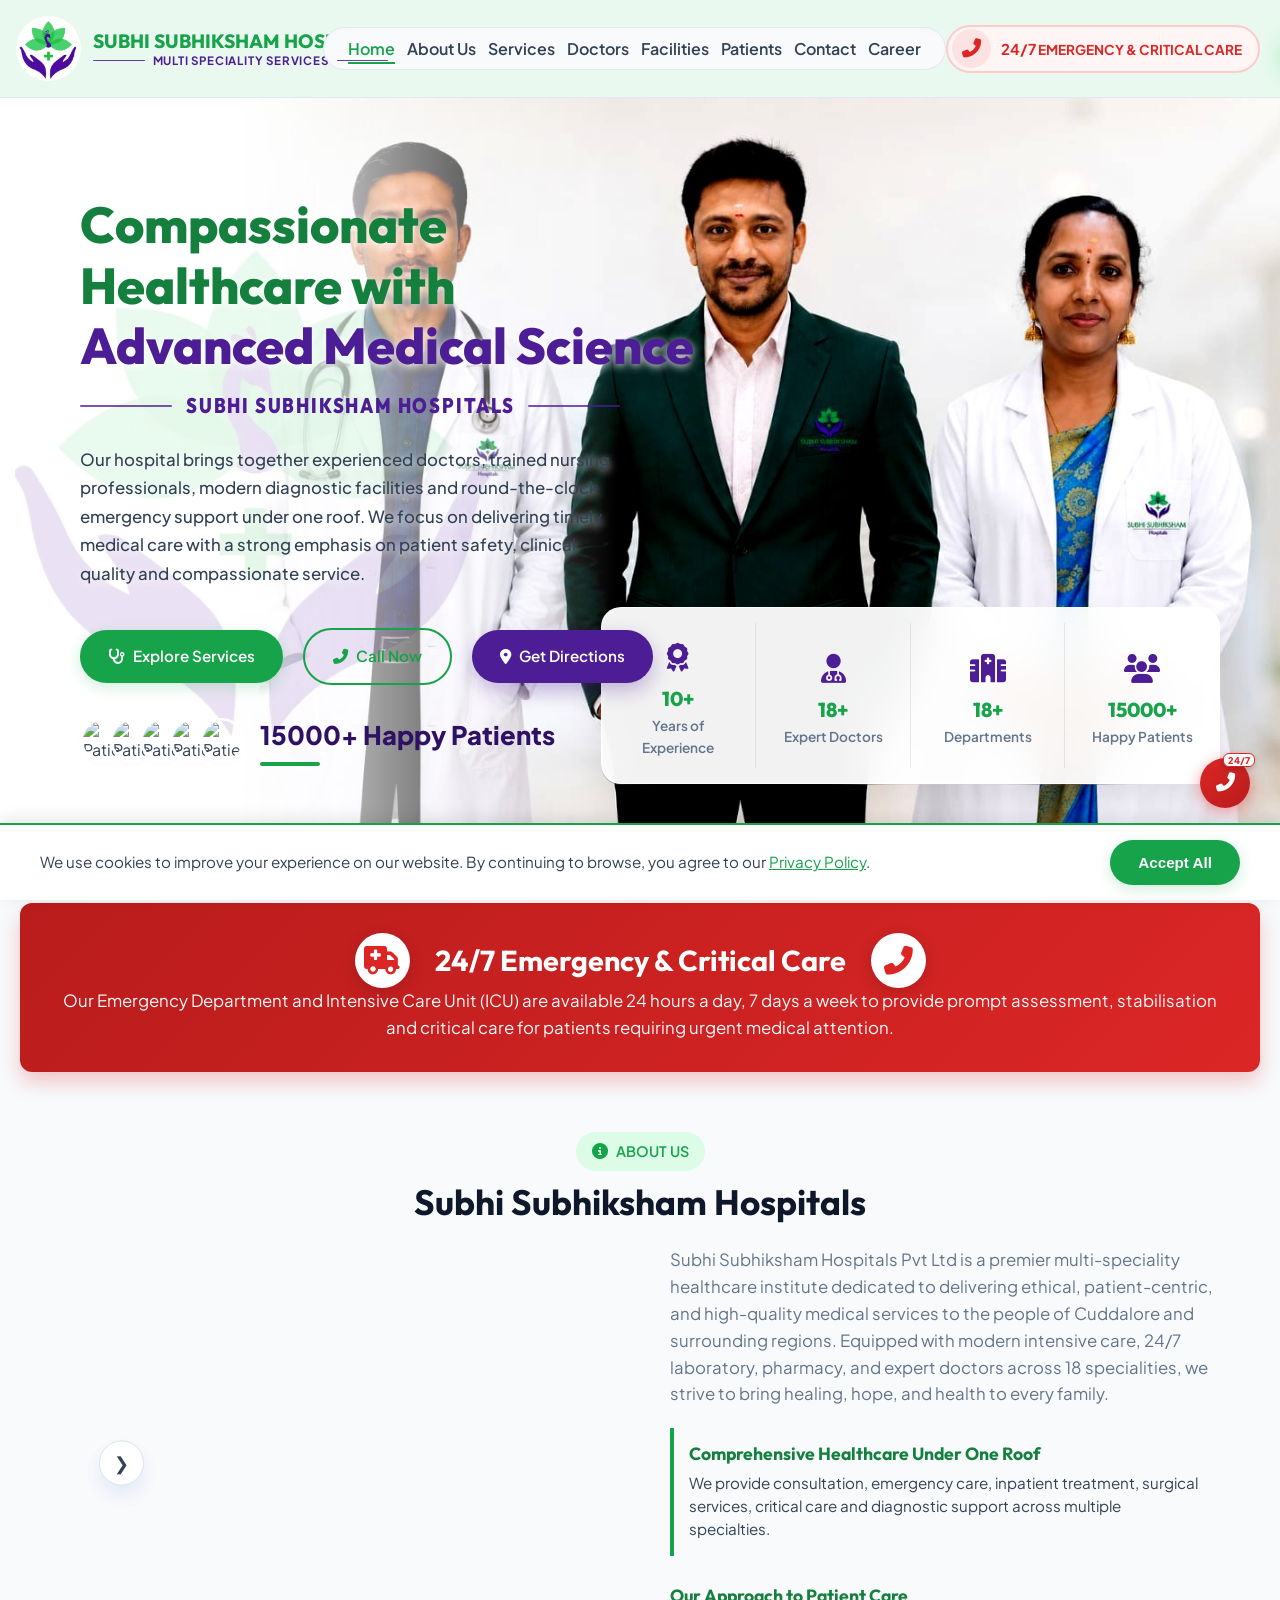
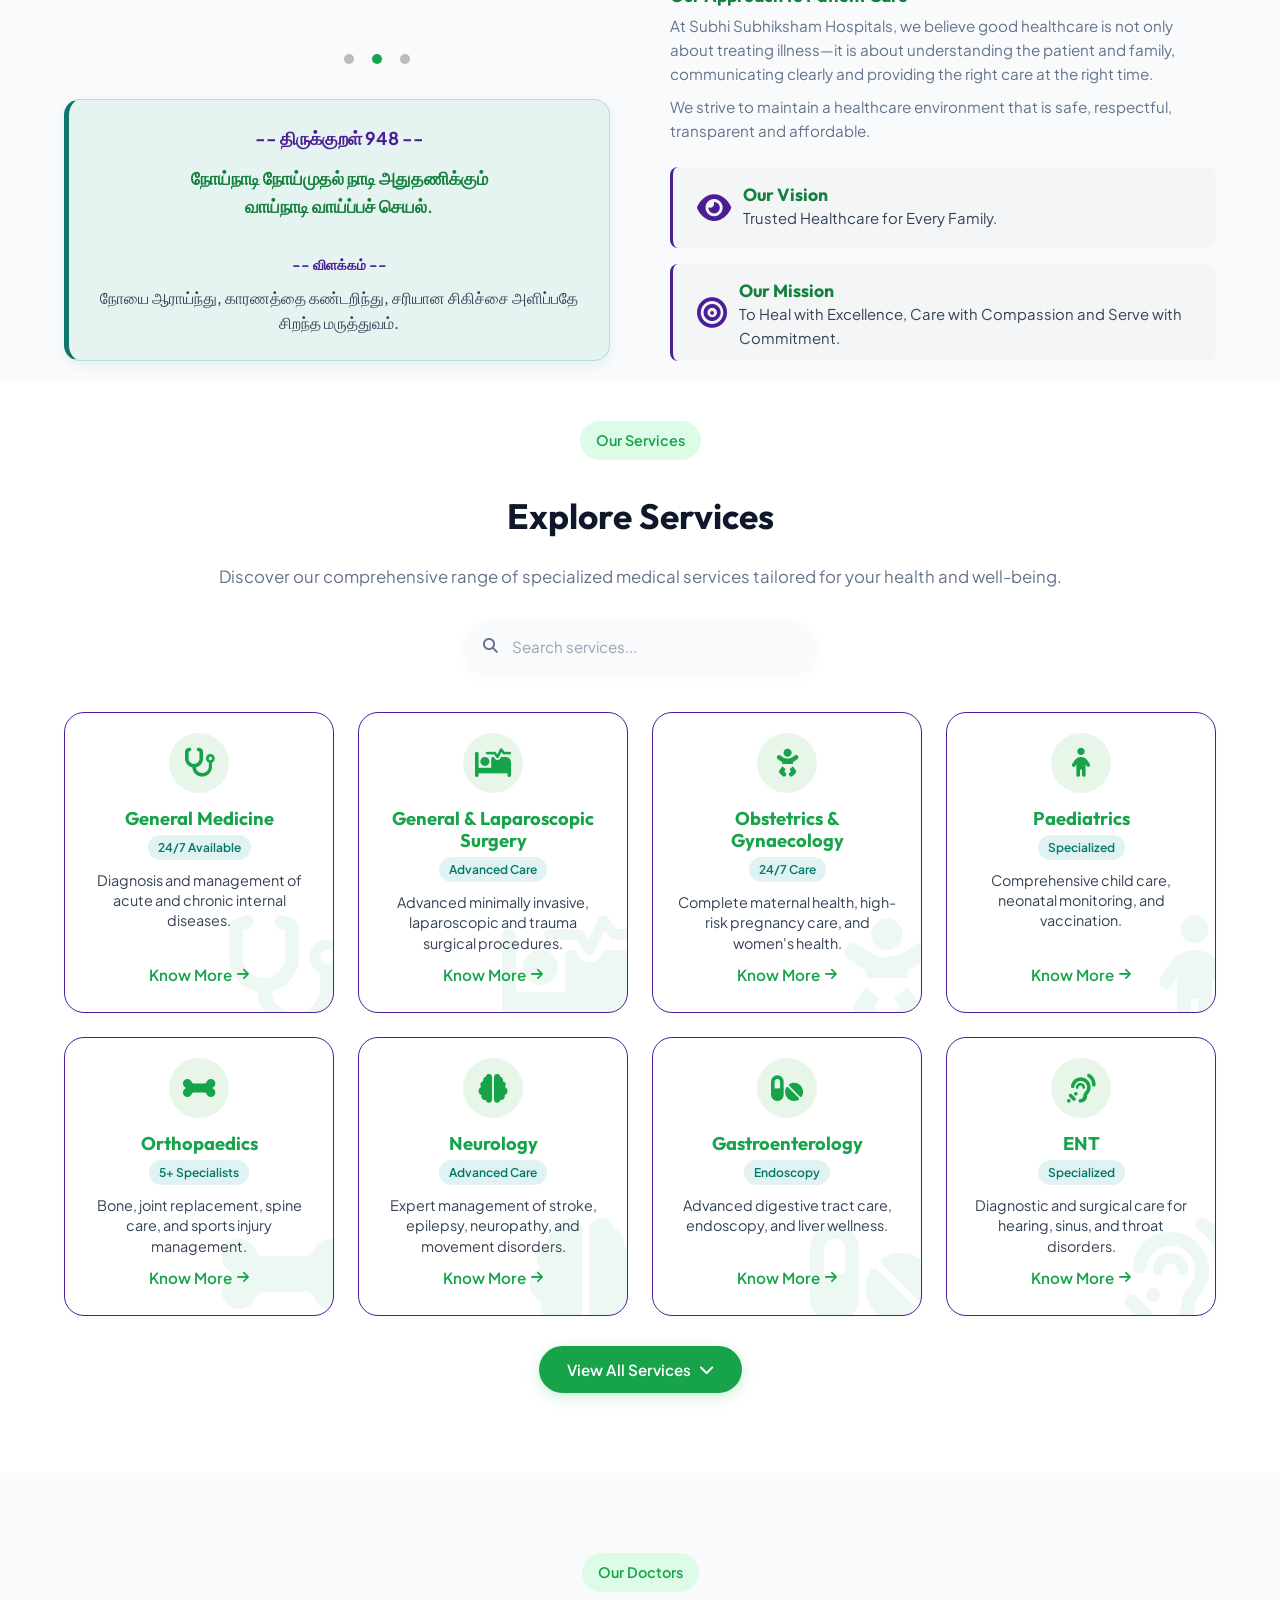
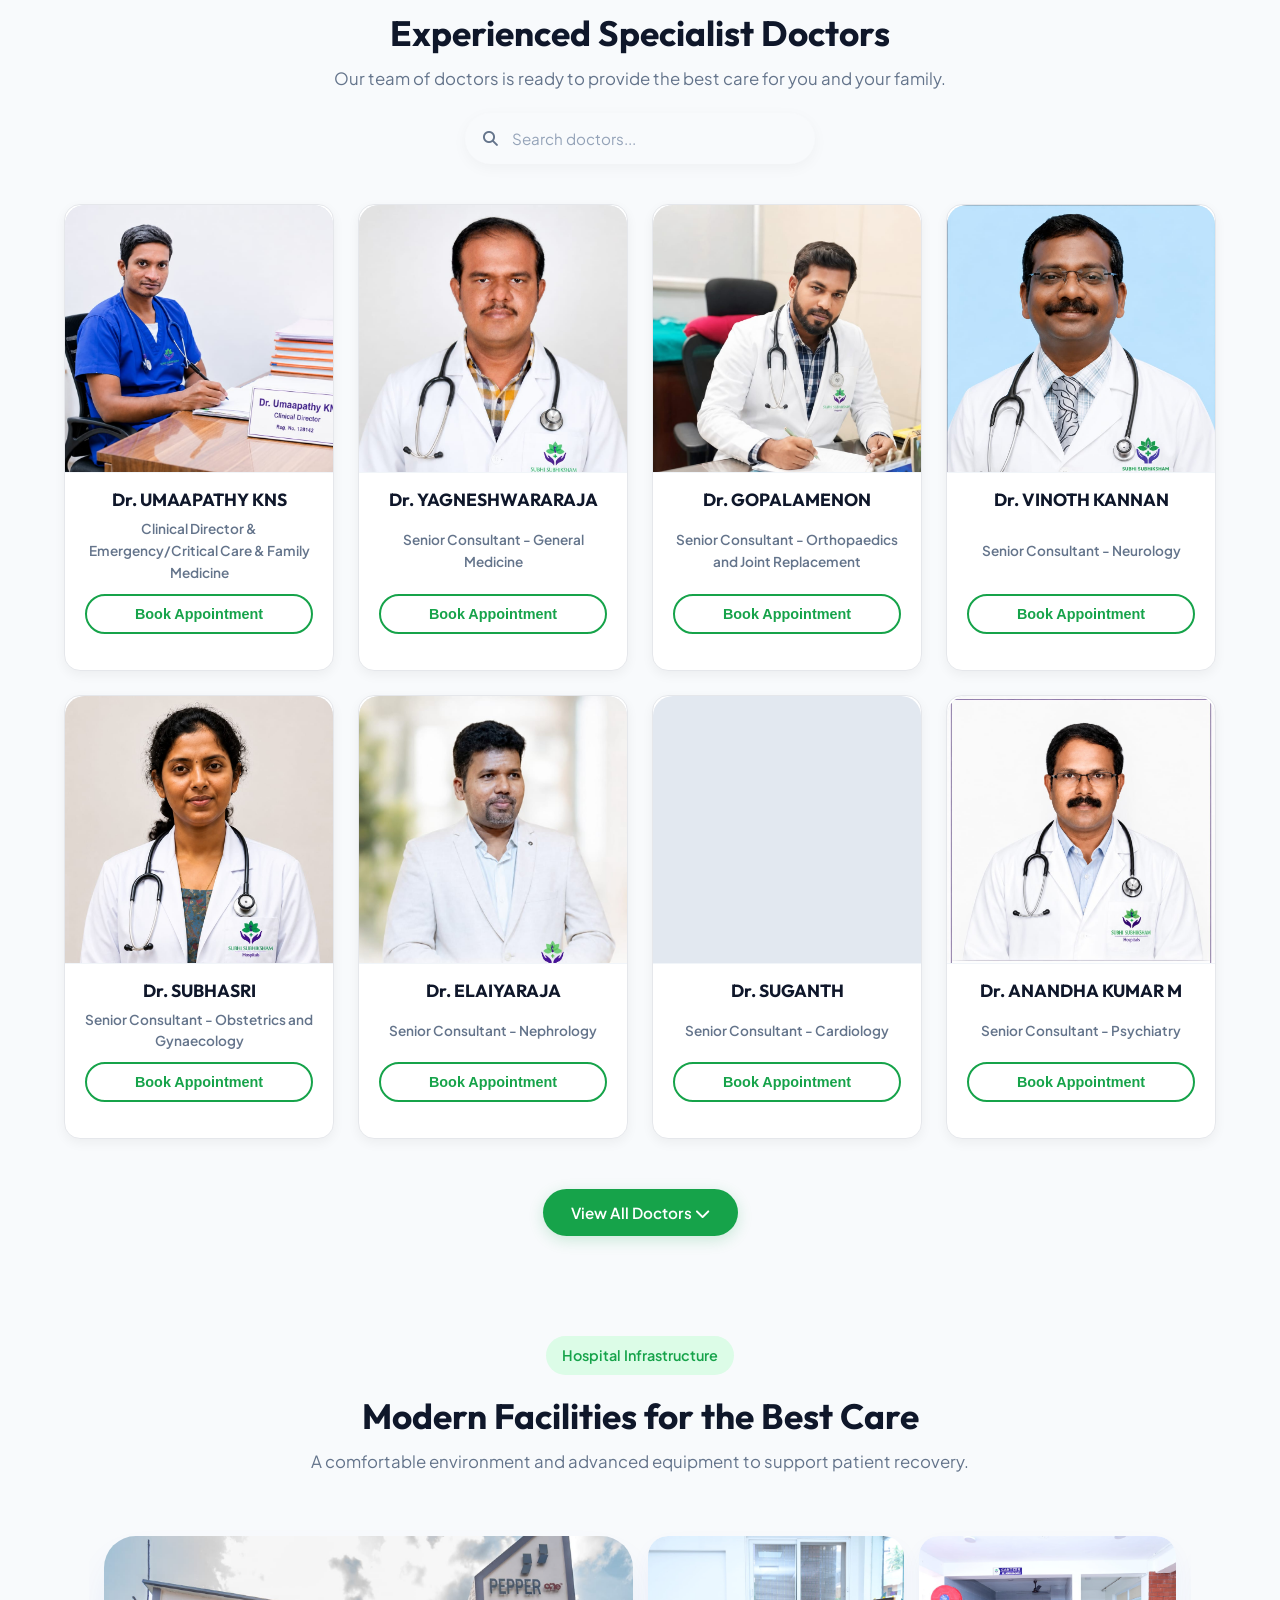
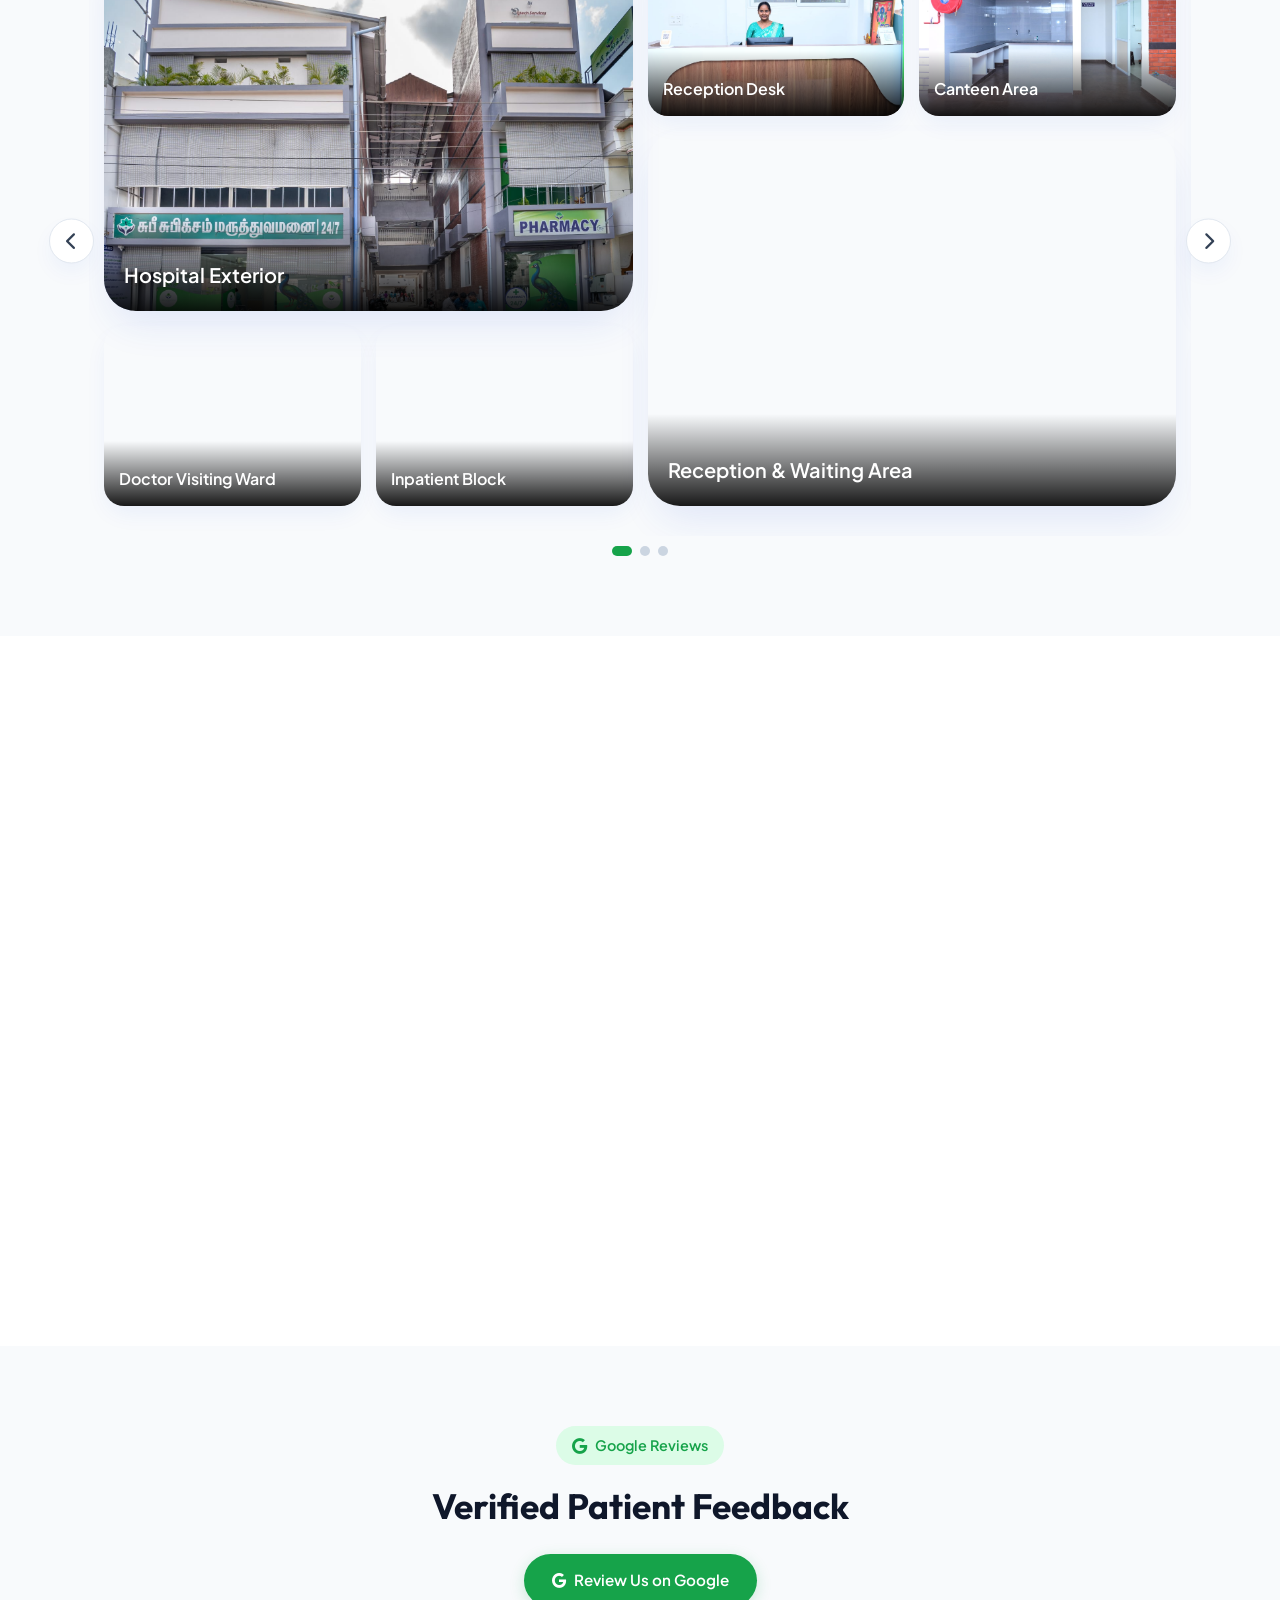
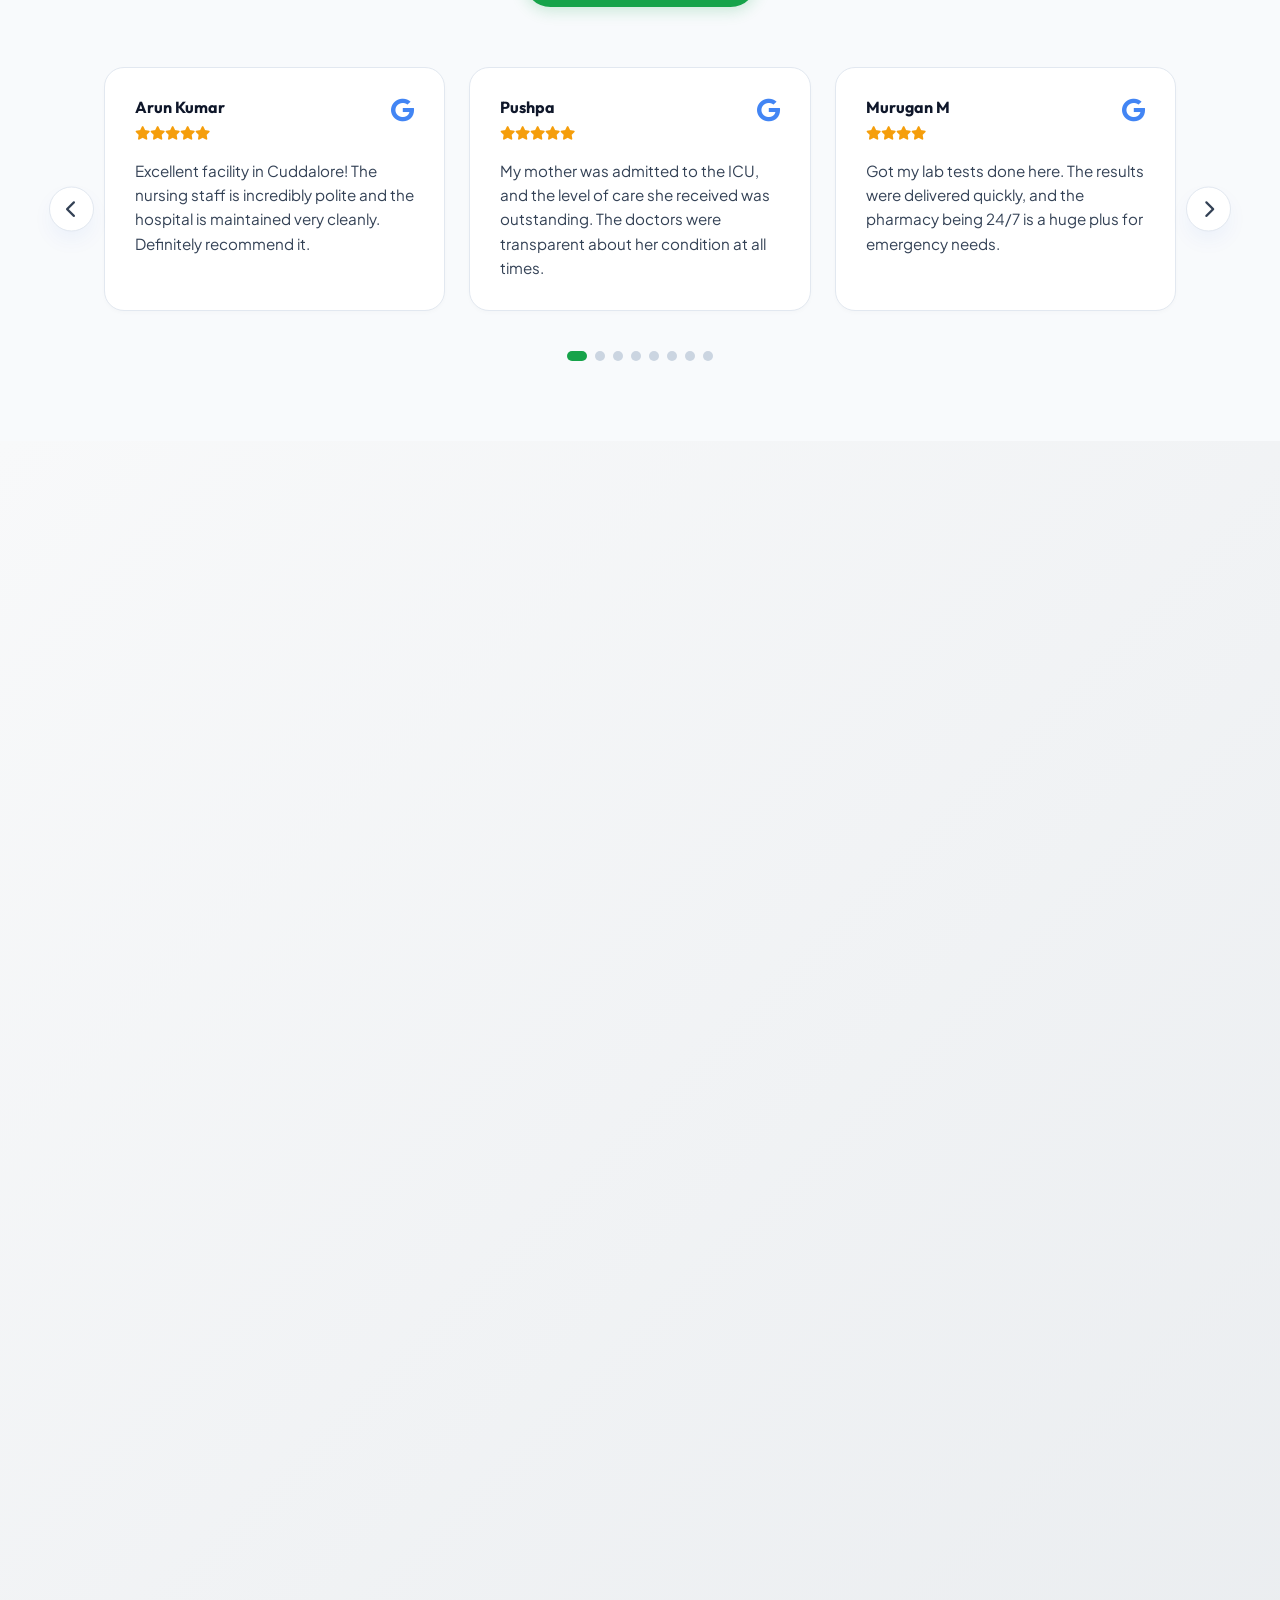
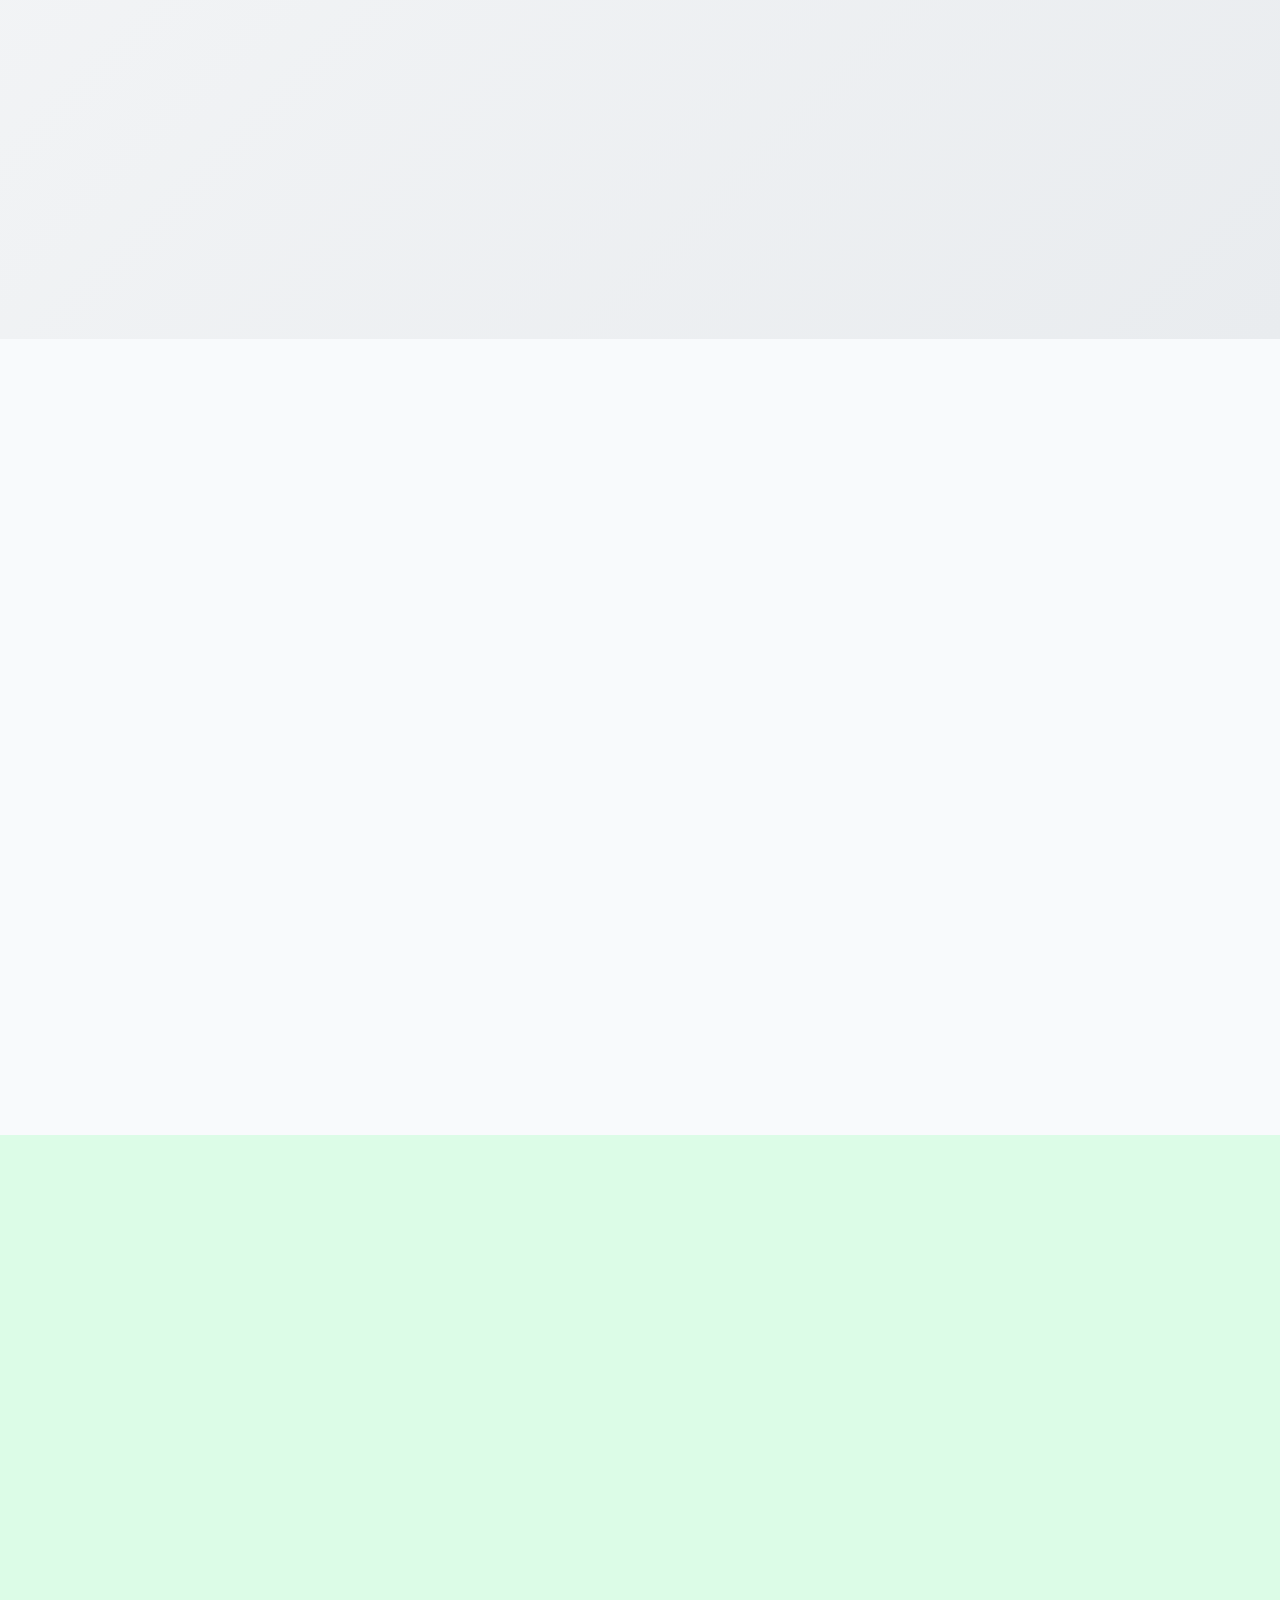
==== commit bccb9728: "Refactor inline styles and event handlers to clean CSS and JS, clean HTML structure" ====
--- a/index.html
+++ b/index.html
@@ -232,9 +232,9 @@
     </div>
     <!-- 3. About Section -->
     <section id="about" class="about">
-        <div class="container" style="text-align: center; margin-bottom: 24px;">
-            <div class="badge" style="display: inline-flex; margin: 0 auto;"><i class="fas fa-info-circle"></i> ABOUT US</div>
-            <h2 class="section-title" style="color: var(--dark); margin-top: 10px; text-align: center;">Subhi Subhiksham Hospitals</h2>
+        <div class="container about-header-center">
+            <div class="badge"><i class="fas fa-info-circle"></i> ABOUT US</div>
+            <h2 class="section-title">Subhi Subhiksham Hospitals</h2>
         </div>
         
         <div class="container about-grid">
@@ -252,13 +252,13 @@
                     </div>
                     
                     <div class="carousel-controls">
-                        <button class="carousel-btn prev" onclick="moveAboutCarousel(-1)">❮</button>
-                        <button class="carousel-btn next" onclick="moveAboutCarousel(1)">❯</button>
+                        <button class="carousel-btn prev">❮</button>
+                        <button class="carousel-btn next">❯</button>
                     </div>
                     <div class="carousel-dots">
-                        <span class="about-dot active" onclick="currentAboutSlide(0)"></span>
-                        <span class="about-dot" onclick="currentAboutSlide(1)"></span>
-                        <span class="about-dot" onclick="currentAboutSlide(2)"></span>
+                        <span class="about-dot active"></span>
+                        <span class="about-dot"></span>
+                        <span class="about-dot"></span>
                     </div>
                 </div>
 
@@ -268,9 +268,9 @@
                         நோய்நாடி நோய்முதல் நாடி அதுதணிக்கும்<br>
                         வாய்நாடி வாய்ப்பச் செயல்.
                     </p>
-                    <div style="margin-top: 15px; border-top: 1px dashed var(--primary-light); padding-top: 15px;">
-                        <span class="kural-label" style="font-size: 0.9rem; margin-bottom: 8px; display: inline-block;">-- விளக்கம் --</span>
-                        <p style="font-size: 1rem; color: var(--text-main); font-weight: 500; line-height: 1.6;">
+                    <div class="kural-explanation-box">
+                        <span class="kural-label kural-explanation-label">-- விளக்கம் --</span>
+                        <p class="kural-explanation-text">
                             நோயை ஆராய்ந்து, காரணத்தை கண்டறிந்து, சரியான சிகிச்சை அளிப்பதே சிறந்த மருத்துவம்.
                         </p>
                     </div>
@@ -327,13 +327,12 @@
     <!-- 4. Services Section -->
     <section id="services" class="services">
         <div class="container">
-            <div class="section-header"
-                style="flex-direction: column; align-items: center; gap: 15px; text-align: center;">
+            <div class="section-header section-header-column">
                 <div class="badge">Our Services</div>
                 <h2 class="section-title">Explore Services</h2>
                 <p class="section-desc">Discover our comprehensive range of specialized medical services tailored for
                     your health and well-being.</p>
-                <div style="display: flex; justify-content: center; width: 100%; margin-top: 15px;">
+                <div class="search-bar-center-wrapper">
                     <div class="search-input-wrapper">
                         <i class="fas fa-search search-icon"></i>
                         <input type="text" id="service-search-input" placeholder="Search services..."
@@ -360,7 +359,7 @@
                     <h2 class="section-title">Experienced Specialist Doctors</h2>
                     <p class="section-desc">Our team of doctors is ready to provide the best care for you and your
                         family.</p>
-                    <div style="display: flex; justify-content: center; width: 100%; margin-top: 20px;">
+                    <div class="search-bar-center-wrapper mt-20">
                         <div class="search-input-wrapper">
                             <i class="fas fa-search search-icon"></i>
                             <input type="text" id="doctor-search-input" placeholder="Search doctors..."
@@ -417,7 +416,7 @@
     <!-- 9. Patient Feeds & Testimonials -->
     <section id="testimonials" class="patient-feeds-section">
         <div class="container">
-            <div class="section-header center-header center-header-padded" style="flex-direction: column; align-items: center; text-align: center; gap: 15px;">
+            <div class="section-header center-header center-header-padded section-header-column">
                 <h2 class="section-title section-title-large">Patient Feeds & Testimonials</h2>
                 <p class="section-desc">Discover the stories of healing and recovery from individuals and families who trusted Subhi Subhiksham Hospitals with their care.</p>
             </div>
@@ -461,14 +460,14 @@
     </section>
 
     <!-- 10.5 Career -->
-    <section id="career" class="career-section" style="padding: 80px 0; background: linear-gradient(135deg, #f8f9fa 0%, #e9ecef 100%); position: relative; overflow: hidden;">
+    <section id="career" class="career-section">
         <!-- Decorative background elements -->
-        <div style="position: absolute; top: -50px; left: -50px; width: 300px; height: 300px; border-radius: 50%; background: rgba(30, 60, 114, 0.03); z-index: 0;"></div>
-        <div class="container" style="position: relative; z-index: 1;">
-            <div class="section-header center-header center-header-padded" style="flex-direction: column; align-items: center; text-align: center; gap: 15px;">
+        <div class="career-bg-deco-circle"></div>
+        <div class="container career-container">
+            <div class="section-header center-header center-header-padded section-header-column">
                 <div class="badge"><i class="fas fa-briefcase"></i> Leadership & Careers</div>
                 <h2 class="section-title">Our Leadership & Careers</h2>
-                <p class="section-desc" style="max-width: 650px;">Guided by visionary leadership, we are always looking for passionate, dedicated professionals to join our healthcare family.</p>
+                <p class="section-desc career-section-desc">Guided by visionary leadership, we are always looking for passionate, dedicated professionals to join our healthcare family.</p>
             </div>
             
             <div class="leadership-grid">
@@ -500,70 +499,70 @@
             </div>
 
             <!-- Current Openings -->
-            <div style="margin-top: 60px;">
-                <div style="text-align: center; margin-bottom: 35px;">
-                    <h3 style="font-size: 1.8rem; color: var(--dark); font-weight: 700;">Current Openings</h3>
-                    <p style="color: var(--text-light); font-size: 1.05rem;">We are actively hiring for the following positions</p>
+            <div class="career-openings-wrapper">
+                <div class="career-openings-heading-box">
+                    <h3 class="career-openings-title">Current Openings</h3>
+                    <p class="career-openings-subtitle">We are actively hiring for the following positions</p>
                 </div>
                 <div class="career-openings-grid">
                     
-                    <div style="background: white; border: 1px solid rgba(0,0,0,0.06); border-radius: 16px; padding: 20px; display: flex; align-items: center; gap: 18px; box-shadow: 0 4px 15px rgba(0,0,0,0.03);">
-                        <div style="background: rgba(30,60,114,0.06); color: var(--primary-color); width: 50px; height: 50px; border-radius: 12px; display: flex; align-items: center; justify-content: center; font-size: 1.3rem;">
+                    <div class="career-opening-card">
+                        <div class="career-opening-icon-box">
                             <i class="fas fa-user-md"></i>
                         </div>
                         <div>
-                            <h4 style="font-size: 1.15rem; margin: 0 0 4px 0; color: var(--dark); font-weight: 700;">Duty Doctors</h4>
-                            <span style="font-size: 0.9rem; color: var(--text-light); font-weight: 500;">Full-time</span>
+                            <h4 class="career-opening-name">Duty Doctors</h4>
+                            <span class="career-opening-type">Full-time</span>
                         </div>
                     </div>
                     
-                    <div style="background: white; border: 1px solid rgba(0,0,0,0.06); border-radius: 16px; padding: 20px; display: flex; align-items: center; gap: 18px; box-shadow: 0 4px 15px rgba(0,0,0,0.03);">
-                        <div style="background: rgba(30,60,114,0.06); color: var(--primary-color); width: 50px; height: 50px; border-radius: 12px; display: flex; align-items: center; justify-content: center; font-size: 1.3rem;">
+                    <div class="career-opening-card">
+                        <div class="career-opening-icon-box">
                             <i class="fas fa-user-nurse"></i>
                         </div>
                         <div>
-                            <h4 style="font-size: 1.15rem; margin: 0 0 4px 0; color: var(--dark); font-weight: 700;">Staff Nurses</h4>
-                            <span style="font-size: 0.9rem; color: var(--text-light); font-weight: 500;">Full-time / Shifts</span>
+                            <h4 class="career-opening-name">Staff Nurses</h4>
+                            <span class="career-opening-type">Full-time / Shifts</span>
                         </div>
                     </div>
                     
-                    <div style="background: white; border: 1px solid rgba(0,0,0,0.06); border-radius: 16px; padding: 20px; display: flex; align-items: center; gap: 18px; box-shadow: 0 4px 15px rgba(0,0,0,0.03);">
-                        <div style="background: rgba(30,60,114,0.06); color: var(--primary-color); width: 50px; height: 50px; border-radius: 12px; display: flex; align-items: center; justify-content: center; font-size: 1.3rem;">
+                    <div class="career-opening-card">
+                        <div class="career-opening-icon-box">
                             <i class="fas fa-pills"></i>
                         </div>
                         <div>
-                            <h4 style="font-size: 1.15rem; margin: 0 0 4px 0; color: var(--dark); font-weight: 700;">Pharmacists</h4>
-                            <span style="font-size: 0.9rem; color: var(--text-light); font-weight: 500;">Full-time</span>
+                            <h4 class="career-opening-name">Pharmacists</h4>
+                            <span class="career-opening-type">Full-time</span>
                         </div>
                     </div>
                     
-                    <div style="background: white; border: 1px solid rgba(0,0,0,0.06); border-radius: 16px; padding: 20px; display: flex; align-items: center; gap: 18px; box-shadow: 0 4px 15px rgba(0,0,0,0.03);">
-                        <div style="background: rgba(30,60,114,0.06); color: var(--primary-color); width: 50px; height: 50px; border-radius: 12px; display: flex; align-items: center; justify-content: center; font-size: 1.3rem;">
+                    <div class="career-opening-card">
+                        <div class="career-opening-icon-box">
                             <i class="fas fa-desktop"></i>
                         </div>
                         <div>
-                            <h4 style="font-size: 1.15rem; margin: 0 0 4px 0; color: var(--dark); font-weight: 700;">Admin & Reception</h4>
-                            <span style="font-size: 0.9rem; color: var(--text-light); font-weight: 500;">Full-time</span>
+                            <h4 class="career-opening-name">Admin & Reception</h4>
+                            <span class="career-opening-type">Full-time</span>
                         </div>
                     </div>
                     
-                    <div style="background: white; border: 1px solid rgba(0,0,0,0.06); border-radius: 16px; padding: 20px; display: flex; align-items: center; gap: 18px; box-shadow: 0 4px 15px rgba(0,0,0,0.03);">
-                        <div style="background: rgba(30,60,114,0.06); color: var(--primary-color); width: 50px; height: 50px; border-radius: 12px; display: flex; align-items: center; justify-content: center; font-size: 1.3rem;">
+                    <div class="career-opening-card">
+                        <div class="career-opening-icon-box">
                             <i class="fas fa-shield-alt"></i>
                         </div>
                         <div>
-                            <h4 style="font-size: 1.15rem; margin: 0 0 4px 0; color: var(--dark); font-weight: 700;">Security Staff</h4>
-                            <span style="font-size: 0.9rem; color: var(--text-light); font-weight: 500;">Full-time / Shifts</span>
+                            <h4 class="career-opening-name">Security Staff</h4>
+                            <span class="career-opening-type">Full-time / Shifts</span>
                         </div>
                     </div>
                     
-                    <div style="background: white; border: 1px solid rgba(0,0,0,0.06); border-radius: 16px; padding: 20px; display: flex; align-items: center; gap: 18px; box-shadow: 0 4px 15px rgba(0,0,0,0.03);">
-                        <div style="background: rgba(30,60,114,0.06); color: var(--primary-color); width: 50px; height: 50px; border-radius: 12px; display: flex; align-items: center; justify-content: center; font-size: 1.3rem;">
+                    <div class="career-opening-card">
+                        <div class="career-opening-icon-box">
                             <i class="fas fa-broom"></i>
                         </div>
                         <div>
-                            <h4 style="font-size: 1.15rem; margin: 0 0 4px 0; color: var(--dark); font-weight: 700;">Housekeeping</h4>
-                            <span style="font-size: 0.9rem; color: var(--text-light); font-weight: 500;">Full-time</span>
+                            <h4 class="career-opening-name">Housekeeping</h4>
+                            <span class="career-opening-type">Full-time</span>
                         </div>
                     </div>
                 </div>
@@ -731,7 +730,7 @@
         <div class="footer-bottom-bar">
             <div class="container">
                 <div class="footer-bottom-flex">
-                    <p>&copy; 2026 Subhi Subhiksham Hospitals. <span style="white-space: nowrap;">All Rights Reserved.</span></p>
+                    <p>&copy; 2026 Subhi Subhiksham Hospitals. <span class="footer-copyright-nowrap">All Rights Reserved.</span></p>
                     <div class="footer-legal">
                         <span>Privacy Policy</span>
                         <span class="separator">|</span>
@@ -751,7 +750,7 @@
     <!-- Appointment Modal -->
     <div id="appointment-modal" class="modal-overlay">
         <div class="modal-content">
-            <span class="modal-close" onclick="closeAppointmentModal()">&times;</span>
+            <span class="modal-close">&times;</span>
             <div class="modal-header">
                 <h3>Book an Appointment</h3>
                 <p>Fill out the form below and we will confirm your appointment via WhatsApp.</p>
@@ -763,7 +762,7 @@
                 </div>
                 <div class="form-group">
                     <label for="appointment-phone">Phone Number <span class="required">*</span></label>
-                    <input type="tel" id="appointment-phone" required placeholder="Enter 10-digit Phone Number" pattern="[0-9]{10}" maxlength="10" oninput="this.value = this.value.replace(/[^0-9]/g, '');">
+                    <input type="tel" id="appointment-phone" required placeholder="Enter 10-digit Phone Number" pattern="[0-9]{10}" maxlength="10">
                 </div>
                 <div class="form-group">
                     <label for="appointment-doctor">Select Doctor <span class="required">*</span></label>
--- a/style.css
+++ b/style.css
@@ -687,6 +687,22 @@
 /* 3. About Section */
 .about {
     padding-bottom: 20px;
+}
+
+.about-header-center {
+    text-align: center;
+    margin-bottom: 24px;
+}
+
+.about-header-center .badge {
+    display: inline-flex;
+    margin: 0 auto;
+}
+
+.about-header-center .section-title {
+    color: var(--dark);
+    margin-top: 10px;
+    text-align: center;
 }
 
 .services {
@@ -3624,6 +3640,26 @@
     margin-bottom: 12px;
 }
 
+.kural-explanation-box {
+    margin-top: 15px;
+    border-top: 1px dashed var(--primary-light);
+    padding-top: 15px;
+}
+
+.kural-explanation-label {
+    font-size: 0.9rem;
+    margin-bottom: 8px;
+    display: inline-block;
+}
+
+.kural-explanation-text {
+    font-size: 1rem;
+    color: var(--text-main);
+    font-weight: 500;
+    line-height: 1.6;
+    margin: 0;
+}
+
 .kural-text {
     color: var(--primary-dark);
     font-size: 1.1rem;
@@ -4293,13 +4329,104 @@
     letter-spacing: 0.3px;
 }
 
-/* --- Career Openings & CTA Banner --- */
+/* --- Career Section & Openings --- */
+.career-section {
+    padding: 80px 0;
+    background: linear-gradient(135deg, #f8f9fa 0%, #e9ecef 100%);
+    position: relative;
+    overflow: hidden;
+}
+
+.career-bg-deco-circle {
+    position: absolute;
+    top: -50px;
+    left: -50px;
+    width: 300px;
+    height: 300px;
+    border-radius: 50%;
+    background: rgba(30, 60, 114, 0.03);
+    z-index: 0;
+    pointer-events: none;
+}
+
+.career-container {
+    position: relative;
+    z-index: 1;
+}
+
+.career-section-desc {
+    max-width: 650px;
+}
+
+.career-openings-wrapper {
+    margin-top: 60px;
+}
+
+.career-openings-heading-box {
+    text-align: center;
+    margin-bottom: 35px;
+}
+
+.career-openings-title {
+    font-size: 1.8rem;
+    color: var(--dark);
+    font-weight: 700;
+}
+
+.career-openings-subtitle {
+    color: var(--text-light);
+    font-size: 1.05rem;
+}
+
 .career-openings-grid {
     display: grid;
     grid-template-columns: repeat(auto-fit, minmax(260px, 1fr));
     gap: 20px;
     max-width: 950px;
     margin: 0 auto;
+}
+
+.career-opening-card {
+    background: white;
+    border: 1px solid rgba(0, 0, 0, 0.06);
+    border-radius: 16px;
+    padding: 20px;
+    display: flex;
+    align-items: center;
+    gap: 18px;
+    box-shadow: 0 4px 15px rgba(0, 0, 0, 0.03);
+    transition: var(--transition);
+}
+
+.career-opening-card:hover {
+    transform: translateY(-3px);
+    box-shadow: var(--shadow-md);
+}
+
+.career-opening-icon-box {
+    background: rgba(30, 60, 114, 0.06);
+    color: var(--primary-color);
+    width: 50px;
+    height: 50px;
+    border-radius: 12px;
+    display: flex;
+    align-items: center;
+    justify-content: center;
+    font-size: 1.3rem;
+    flex-shrink: 0;
+}
+
+.career-opening-name {
+    font-size: 1.15rem;
+    margin: 0 0 4px 0;
+    color: var(--dark);
+    font-weight: 700;
+}
+
+.career-opening-type {
+    font-size: 0.9rem;
+    color: var(--text-light);
+    font-weight: 500;
 }
 
 .career-cta-banner {
@@ -4523,4 +4650,59 @@
 .leadership-card {
     transform: translateZ(0);
     backface-visibility: hidden;
+}
+
+/* Common Layout & Extracted Utility Classes */
+.section-header-column {
+    flex-direction: column;
+    align-items: center;
+    gap: 15px;
+    text-align: center;
+}
+
+.search-bar-center-wrapper {
+    display: flex;
+    justify-content: center;
+    width: 100%;
+    margin-top: 15px;
+}
+
+.search-bar-center-wrapper.mt-20 {
+    margin-top: 20px;
+}
+
+.footer-copyright-nowrap {
+    white-space: nowrap;
+}
+
+/* Dynamic JS Component Classes */
+.doc-no-results {
+    text-align: center;
+    width: 100%;
+    grid-column: 1 / -1;
+    color: var(--text-light);
+    padding: 40px;
+}
+
+.doc-specialty {
+    color: var(--primary-color);
+    font-weight: 600;
+    margin-bottom: 15px;
+}
+
+.doc-book-btn {
+    width: 100%;
+    padding: 10px 0;
+    font-size: 0.9rem;
+}
+
+.reviewer-rating-stars {
+    color: #f59e0b;
+    font-size: 0.85rem;
+    margin-top: 5px;
+}
+
+.reviewer-google-badge {
+    color: #4285F4;
+    font-size: 1.5rem;
 }
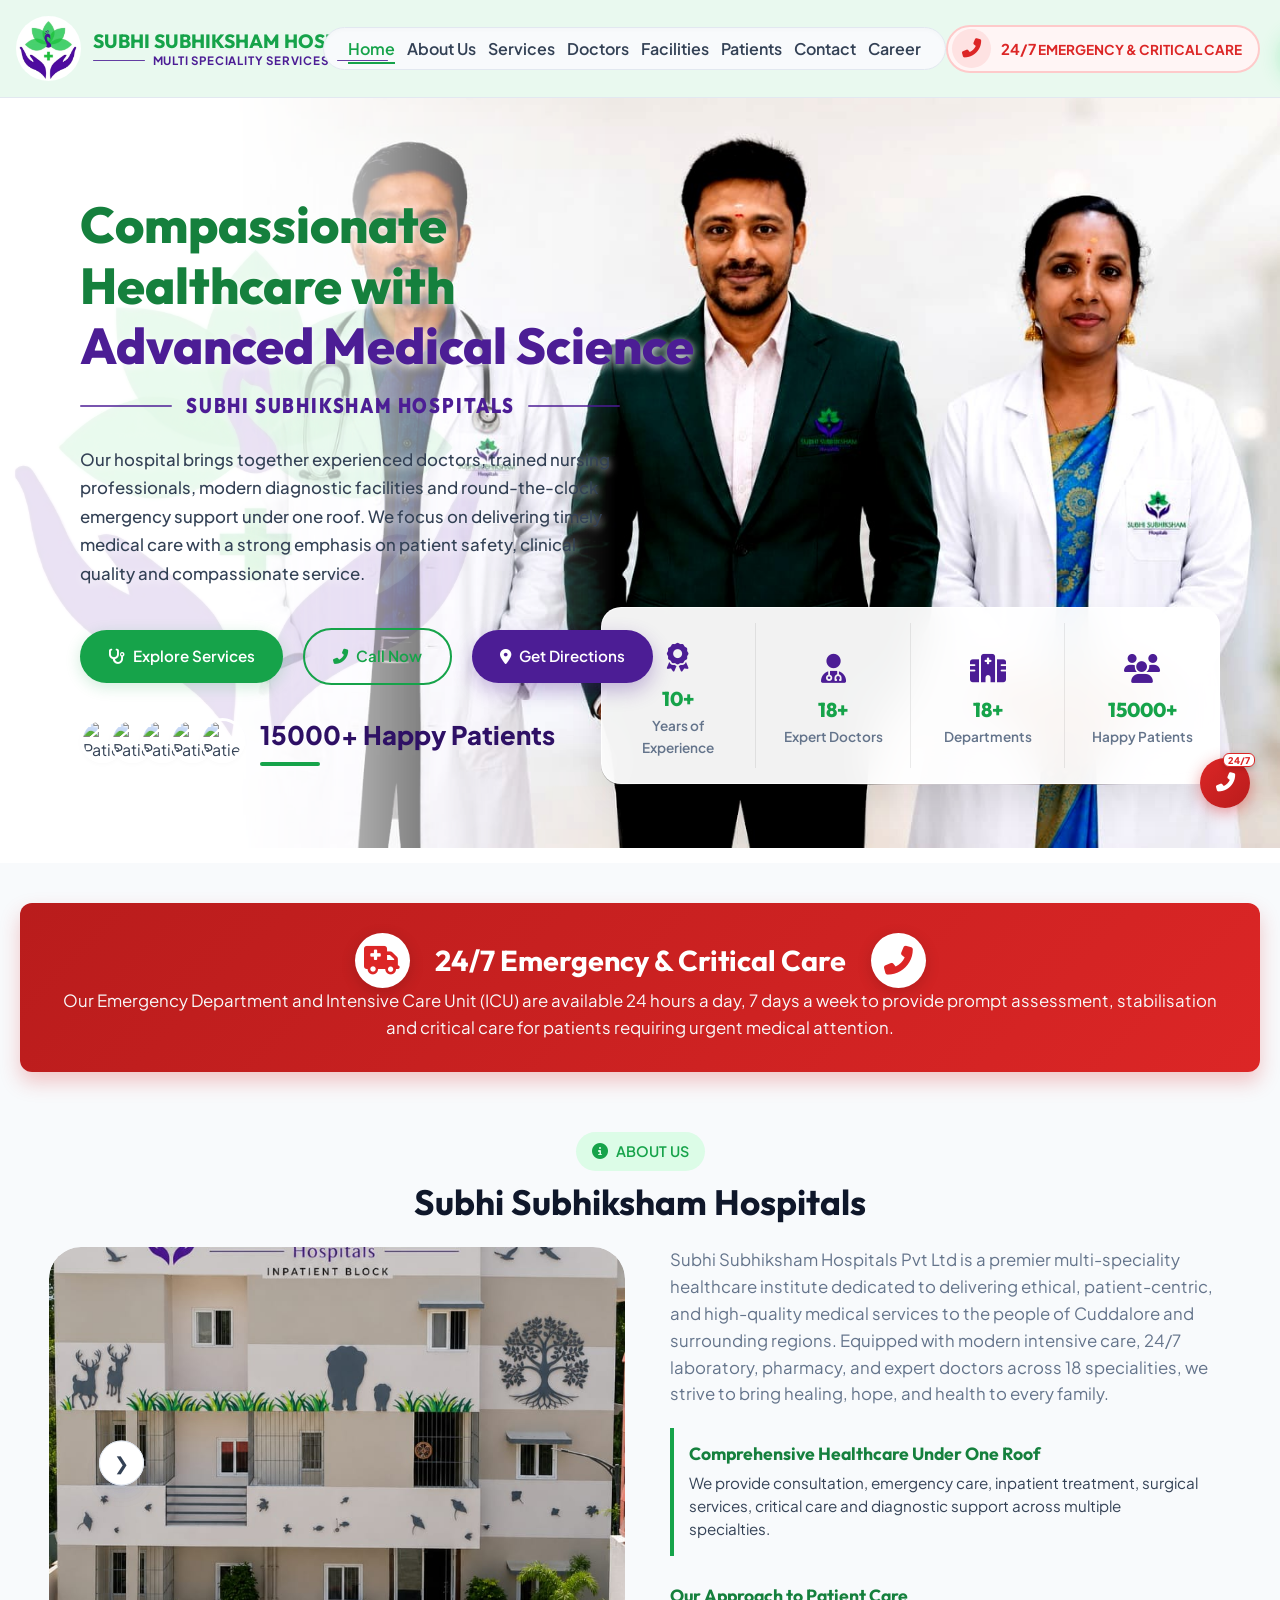
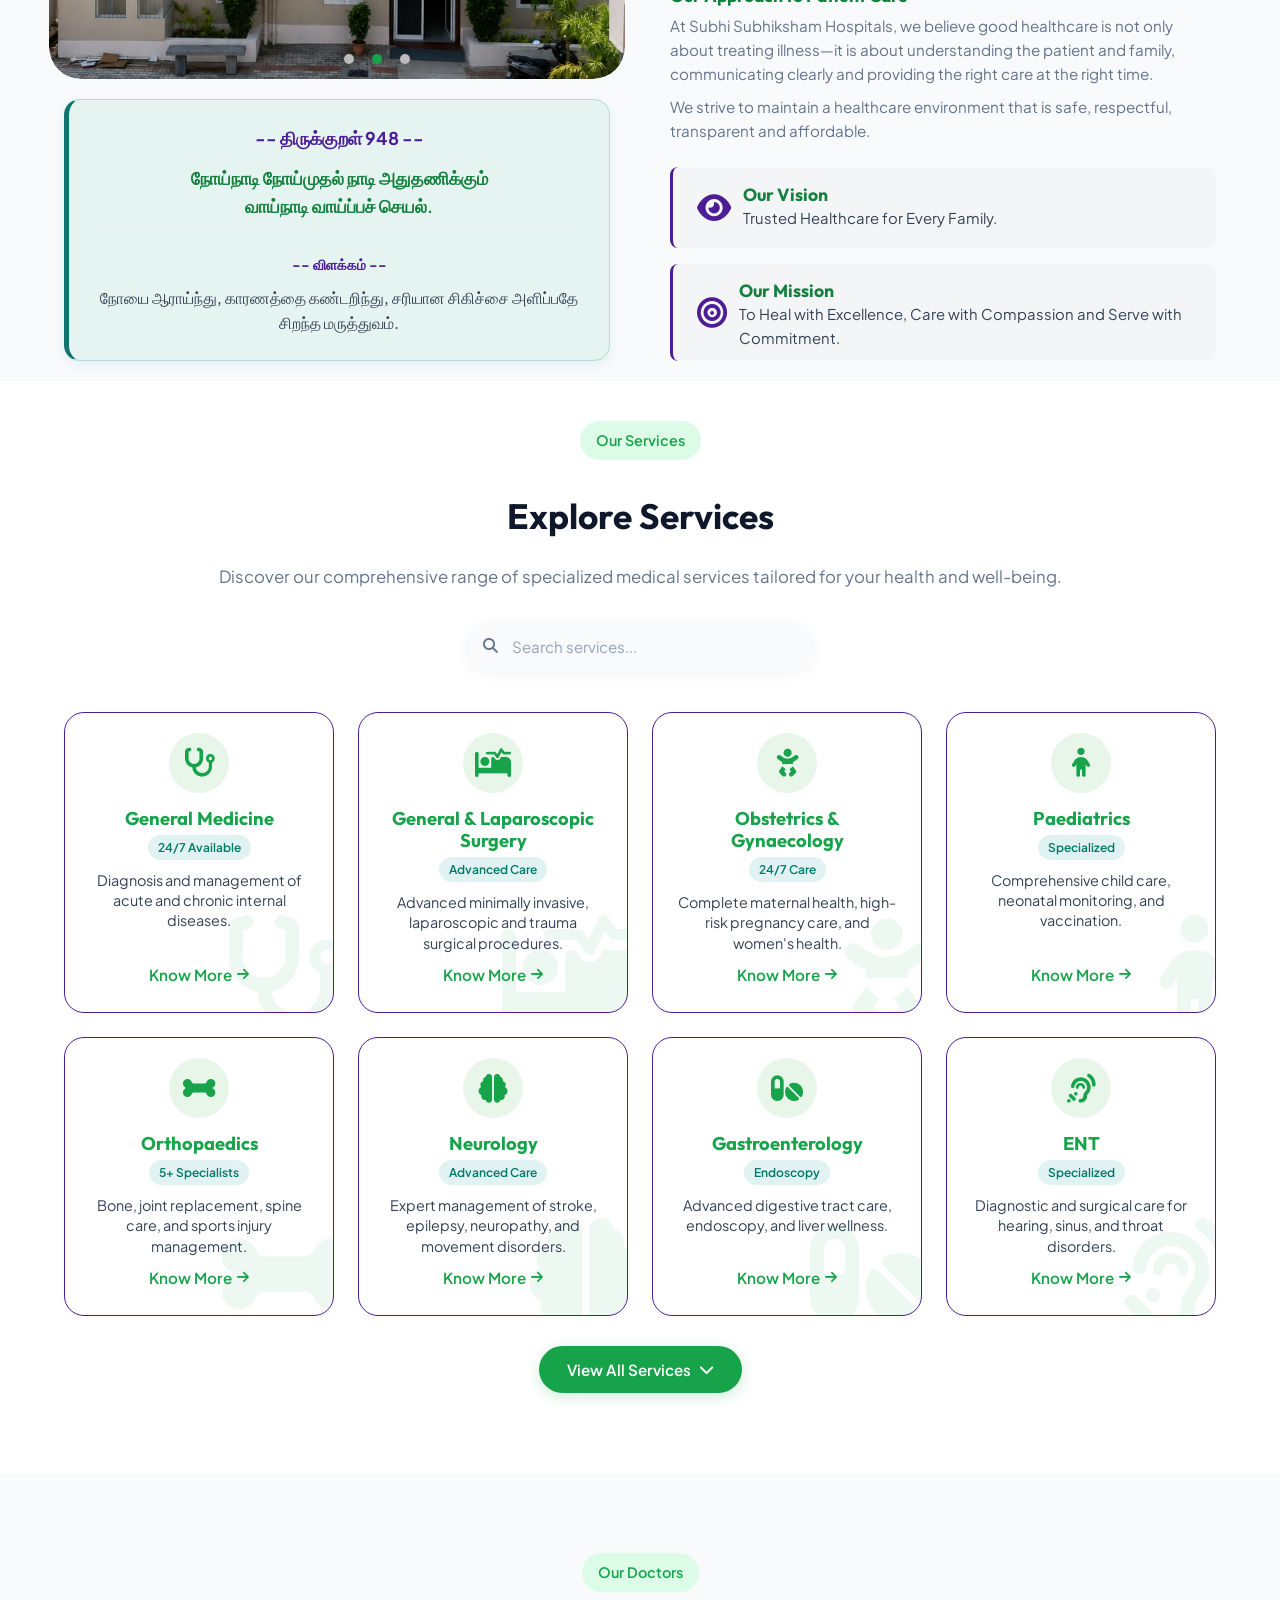
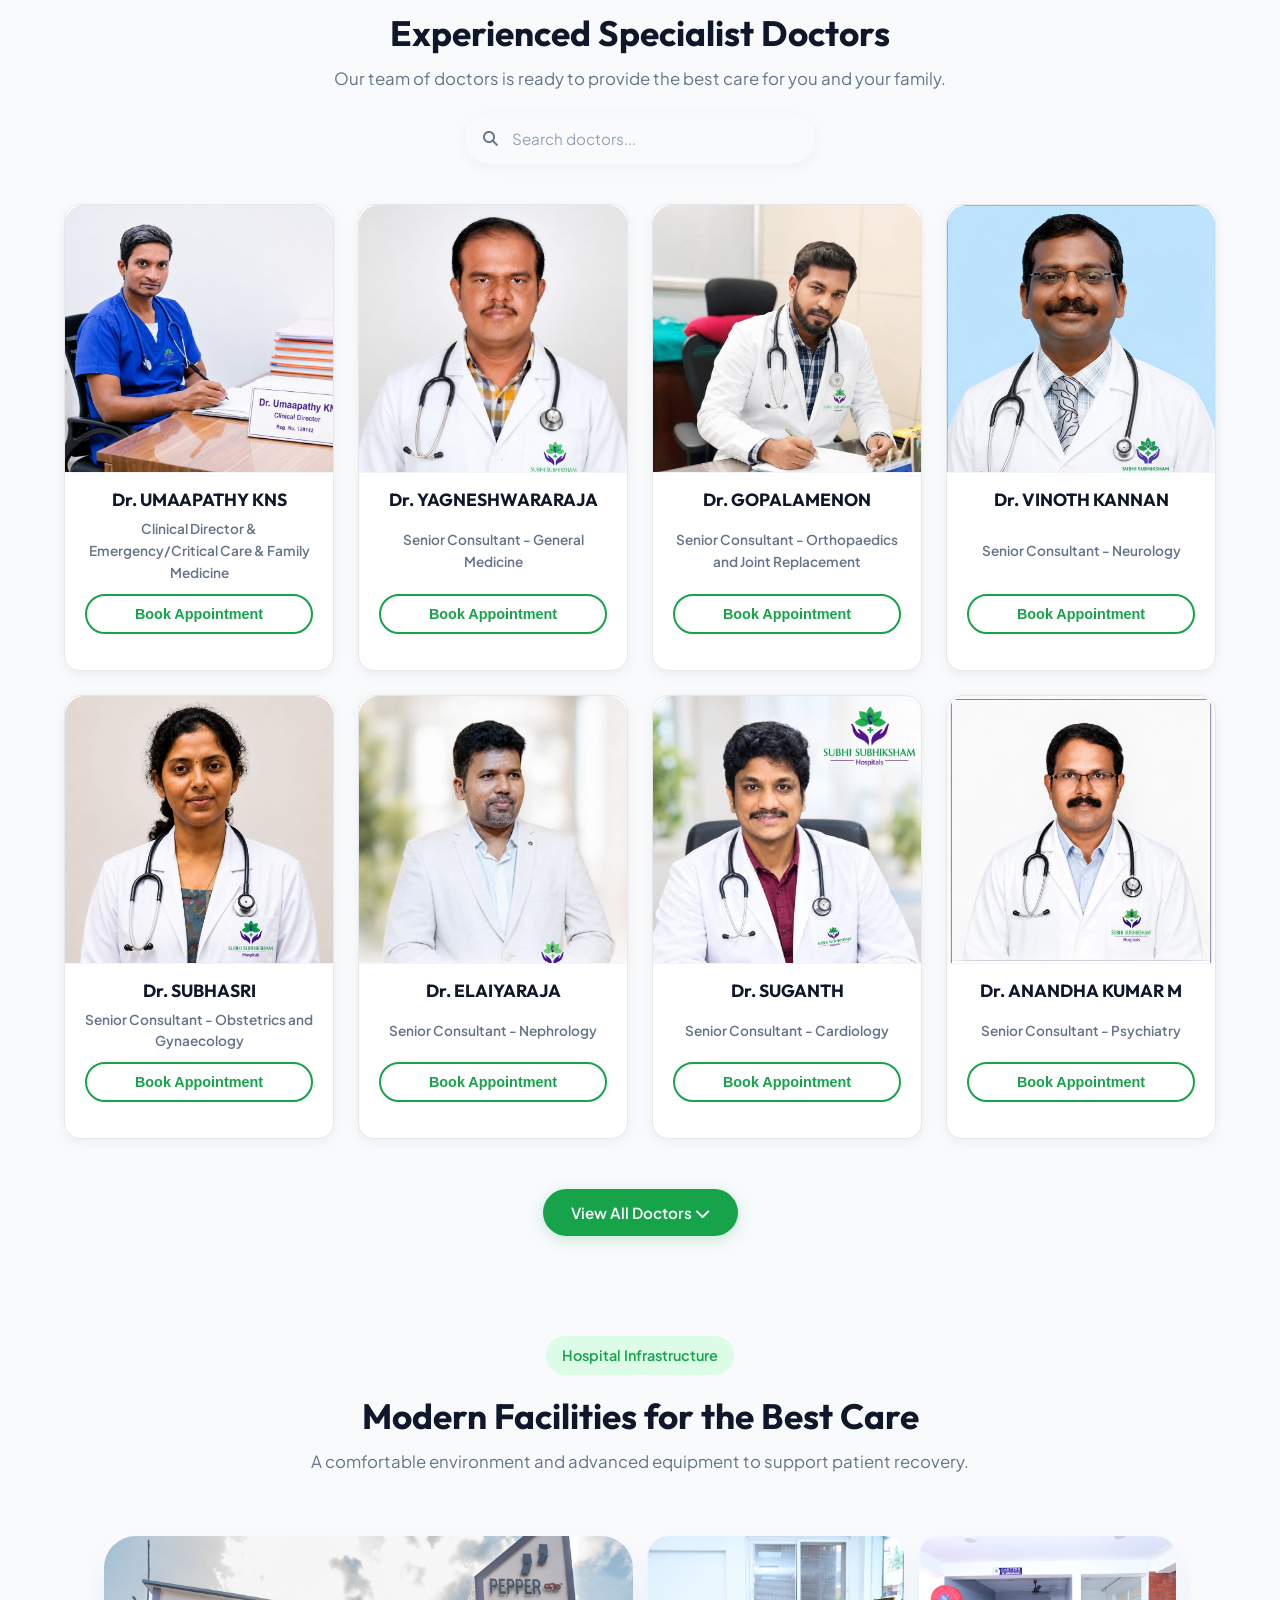
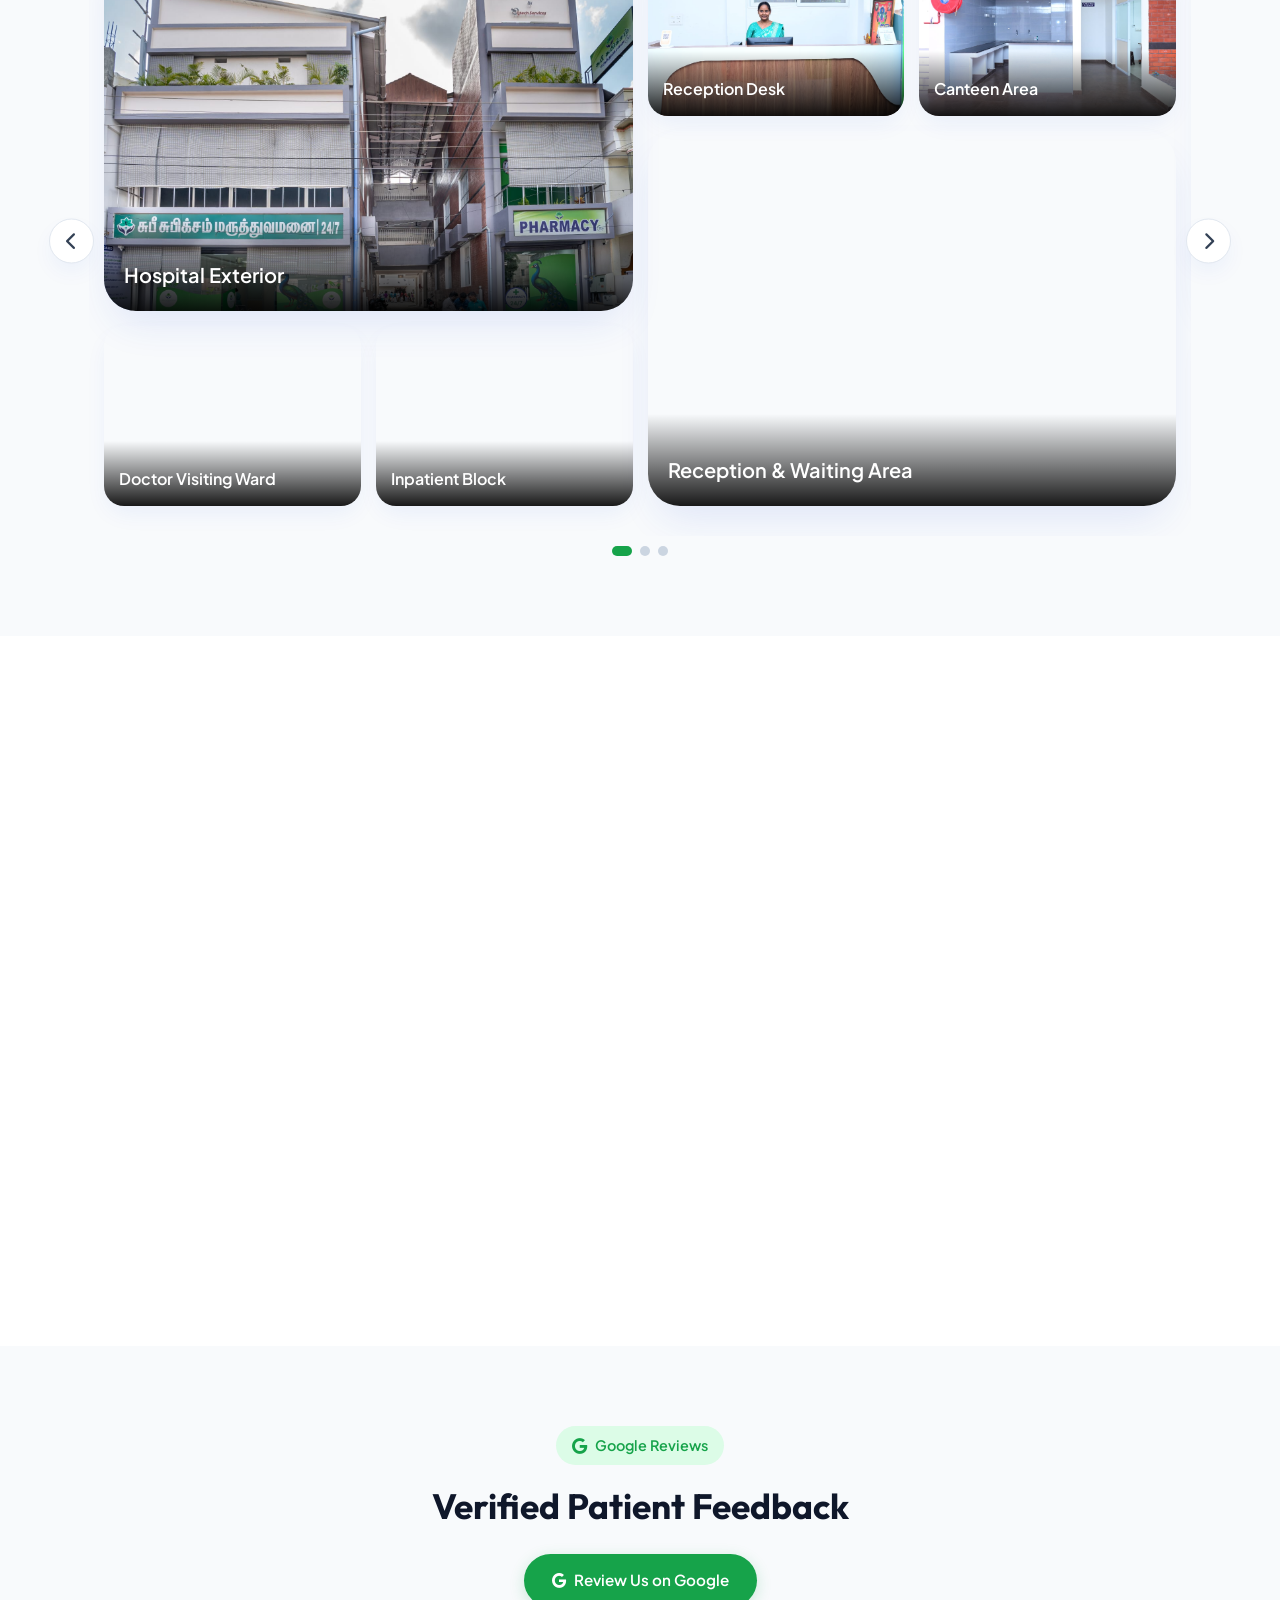
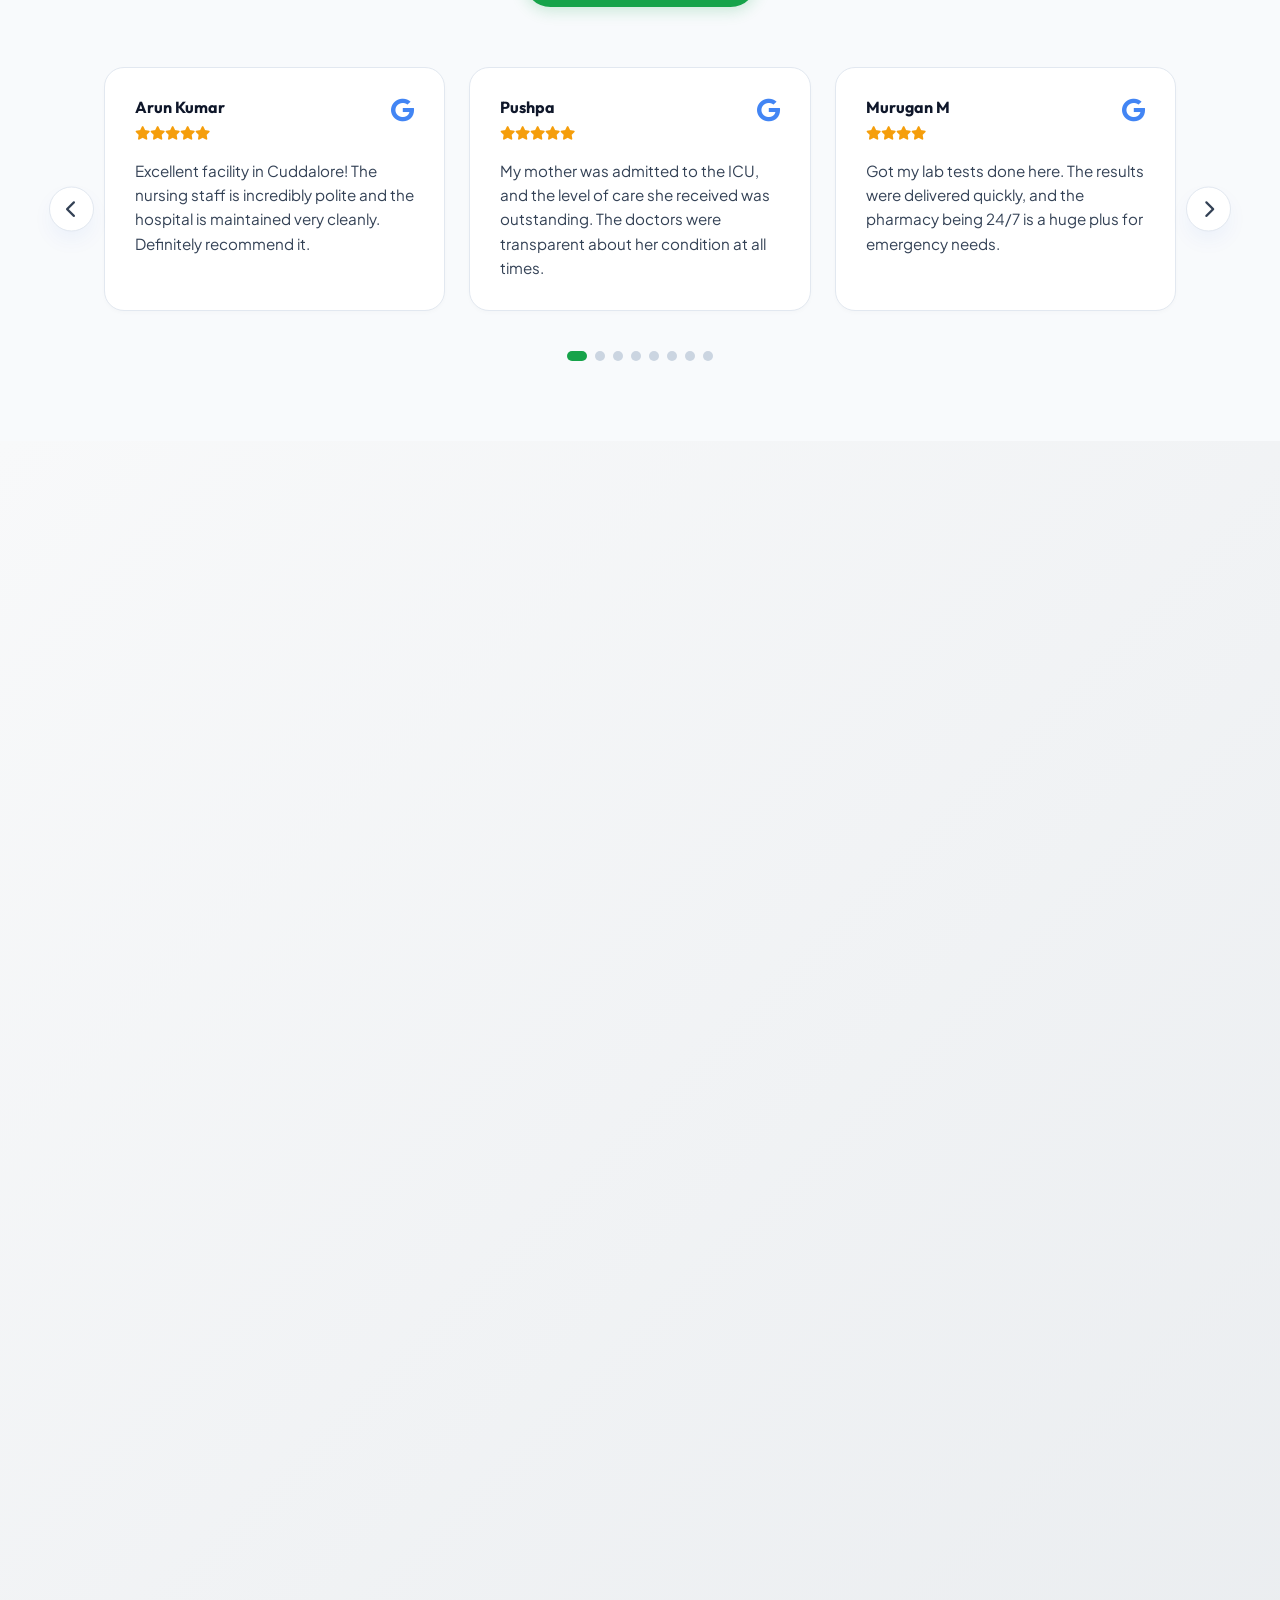
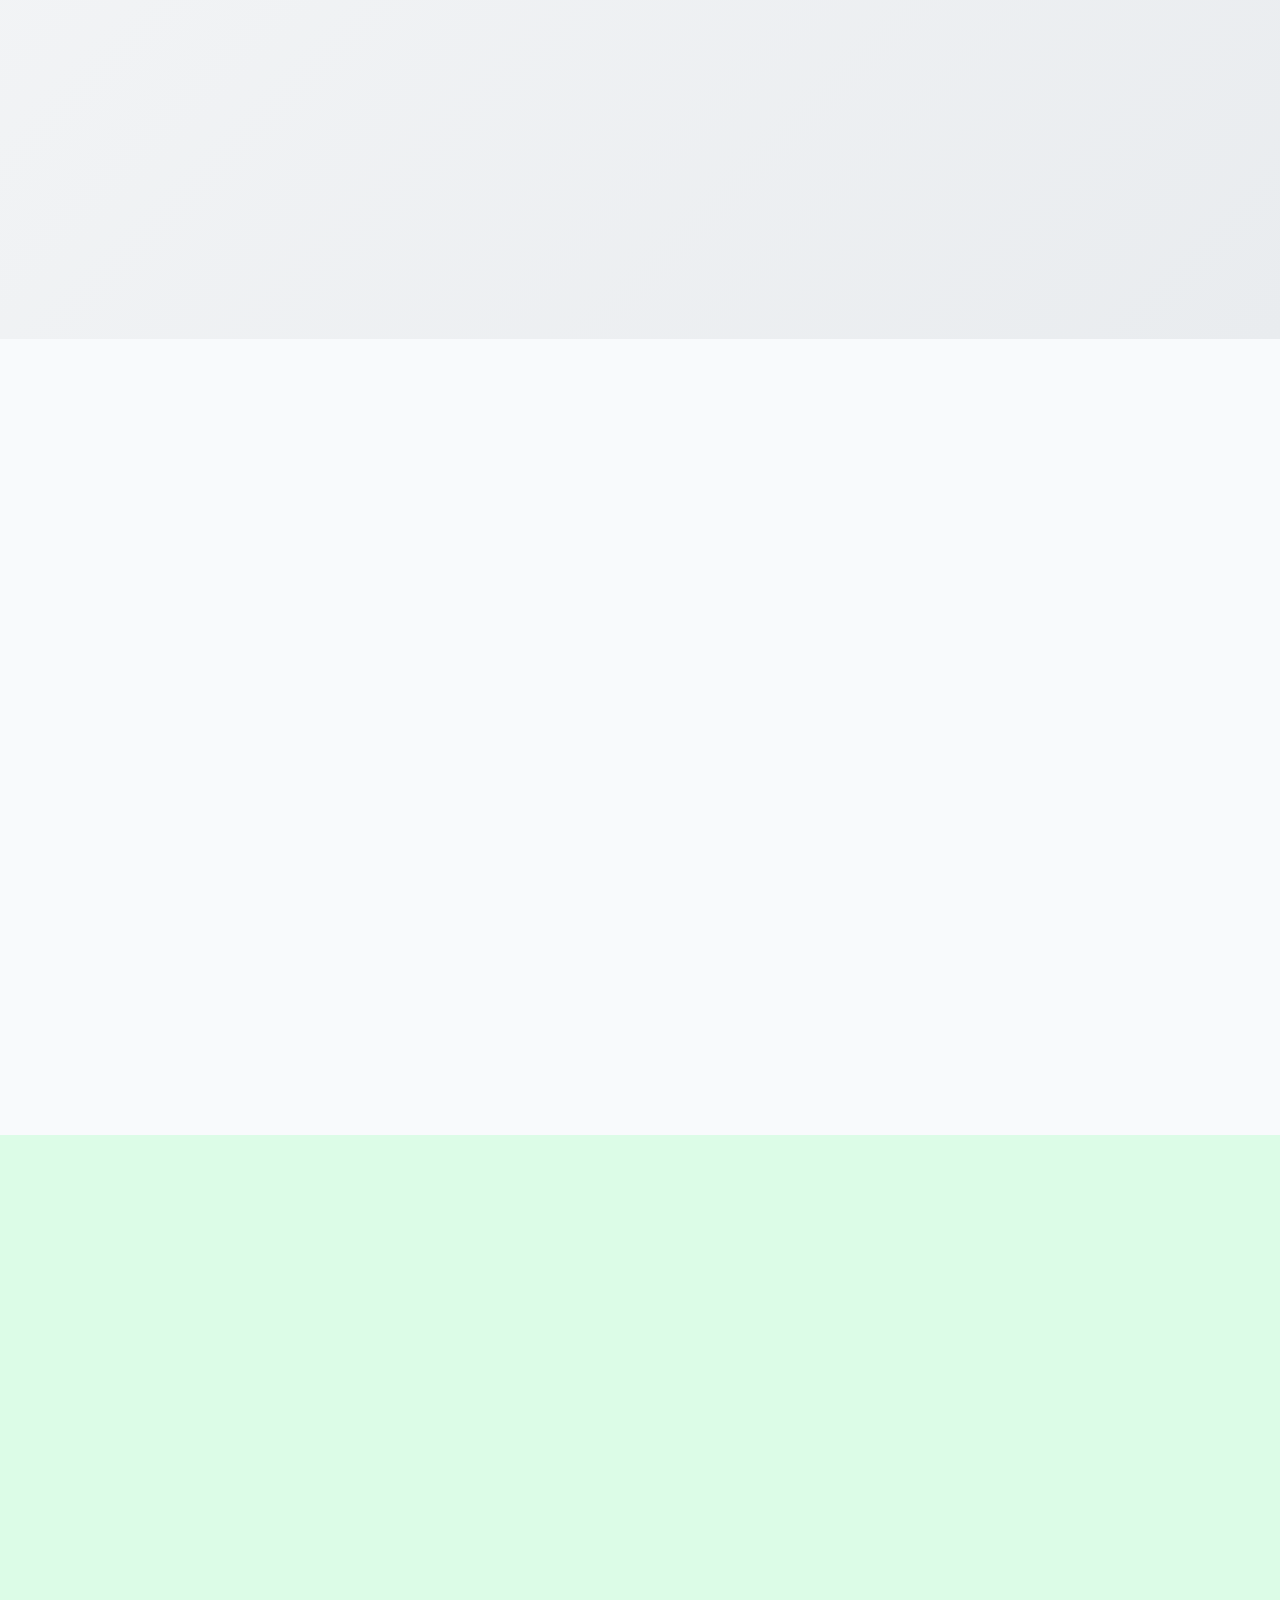
==== commit 5193c1ce: "Remove cookie banner and resolve accessibility lint errors" ====
--- a/index.html
+++ b/index.html
@@ -222,7 +222,7 @@
                 <div class="emergency-spotlight-header">
                     <i class="fas fa-ambulance emergency-ambulance-icon"></i>
                     <h3 class="emergency-spotlight-title"><span class="emergency-247">24/7</span> <span class="emergency-text">Emergency & Critical Care</span></h3>
-                    <a href="tel:+919514299393" class="emergency-call-icon"><i class="fas fa-phone-alt ring-animation"></i></a>
+                    <a href="tel:+919514299393" class="emergency-call-icon" aria-label="Call Emergency 24/7"><i class="fas fa-phone-alt ring-animation"></i></a>
                 </div>
                 <p class="emergency-spotlight-desc">Our Emergency Department and Intensive Care Unit (ICU) are available
                     24 hours a day, 7 days a week to provide prompt assessment, stabilisation and critical care for
@@ -388,11 +388,11 @@
                     patient recovery.</p>
             </div>
             <div class="carousel-container infrastructure-carousel-container">
-                <button class="carousel-btn prev-btn"><i class="fas fa-chevron-left"></i></button>
+                <button class="carousel-btn prev-btn" aria-label="Previous Infrastructure Slide"><i class="fas fa-chevron-left"></i></button>
                 <div class="carousel-track" id="infrastructure-track">
                     <!-- Populated by JS -->
                 </div>
-                <button class="carousel-btn next-btn"><i class="fas fa-chevron-right"></i></button>
+                <button class="carousel-btn next-btn" aria-label="Next Infrastructure Slide"><i class="fas fa-chevron-right"></i></button>
                 <div class="carousel-dots" id="infrastructure-dots"></div>
             </div>
         </div>
@@ -404,9 +404,9 @@
     <div id="lightbox" class="lightbox">
         <span class="lightbox-close">&times;</span>
         <div class="lightbox-content">
-            <button class="lightbox-btn lightbox-prev"><i class="fas fa-chevron-left"></i></button>
+            <button class="lightbox-btn lightbox-prev" aria-label="Previous Image"><i class="fas fa-chevron-left"></i></button>
             <img id="lightbox-img" src="[data-uri]" alt="Gallery Full">
-            <button class="lightbox-btn lightbox-next"><i class="fas fa-chevron-right"></i></button>
+            <button class="lightbox-btn lightbox-next" aria-label="Next Image"><i class="fas fa-chevron-right"></i></button>
         </div>
         <div class="lightbox-counter"><span id="lightbox-current">1</span> / <span id="lightbox-total">10</span></div>
     </div>
@@ -449,11 +449,11 @@
                 </div>
             </div>
             <div class="carousel-container reviews-carousel-container">
-                <button class="carousel-btn prev-btn"><i class="fas fa-chevron-left"></i></button>
+                <button class="carousel-btn prev-btn" aria-label="Previous Review"><i class="fas fa-chevron-left"></i></button>
                 <div class="carousel-track" id="reviews-track">
                     <!-- Populated by JS -->
                 </div>
-                <button class="carousel-btn next-btn"><i class="fas fa-chevron-right"></i></button>
+                <button class="carousel-btn next-btn" aria-label="Next Review"><i class="fas fa-chevron-right"></i></button>
                 <div class="carousel-dots" id="reviews-dots"></div>
             </div>
         </div>
@@ -632,6 +632,7 @@
                 </div>
                 <div class="contact-map-card">
                     <iframe
+                        title="Subhi Subhiksham Hospitals Location Map"
                         src="https://www.google.com/maps/embed?pb=!1m18!1m12!1m3!1d3907.8284618778643!2d79.7645167!3d11.7419515!2m3!1f0!2f0!3f0!3m2!1i1024!2i768!4f13.1!3m3!1m2!1s0x3a5498822533bb3b%3A0xe5a3637eab80eb4c!2sSubhi%20Subhiksham%20Hospitals%20Pvt%20Ltd!5e0!3m2!1sen!2sin!4v1700000000000!5m2!1sen!2sin"
                         class="contact-map-iframe" allowfullscreen="" loading="lazy"
                         referrerpolicy="no-referrer-when-downgrade"></iframe>
@@ -788,22 +789,15 @@
             </form>
         </div>
     </div>
-    <!-- Cookie Banner -->
-    <div id="cookie-banner" class="cookie-banner">
-        <div class="cookie-content">
-            <p>We use cookies to improve your experience on our website. By continuing to browse, you agree to our <a href="#">Privacy Policy</a>.</p>
-            <button id="accept-cookies" class="btn btn-primary">Accept All</button>
-        </div>
-    </div>
 
     <!-- 24/7 Emergency Floating Call Button -->
-    <a href="tel:+919514299393" id="floatingEmergencyBtn" class="floating-emergency-btn" title="24/7 Emergency Call">
+    <a href="tel:+919514299393" id="floatingEmergencyBtn" class="floating-emergency-btn" title="24/7 Emergency Call" aria-label="24/7 Emergency Call">
         <i class="fas fa-phone-alt ring-animation"></i>
         <span class="emergency-floating-badge">24/7</span>
     </a>
 
     <!-- Scroll to Top Button -->
-    <button id="scrollToTopBtn" class="scroll-to-top" title="Go to top">
+    <button id="scrollToTopBtn" class="scroll-to-top" title="Go to top" aria-label="Scroll to top">
         <i class="fas fa-arrow-up"></i>
     </button>
 
--- a/style.css
+++ b/style.css
@@ -4070,51 +4070,6 @@
     font-size: 1.05rem;
 }
 
-/* --- Cookie Banner --- */
-.cookie-banner {
-    position: fixed;
-    bottom: -100%;
-    left: 0;
-    width: 100%;
-    background-color: #ffffff;
-    box-shadow: 0 -4px 15px rgba(0, 0, 0, 0.1);
-    z-index: 9999;
-    padding: 15px 20px;
-    transition: bottom 0.5s ease-in-out;
-    border-top: 2px solid var(--primary-color);
-}
-
-.cookie-banner.show {
-    bottom: 0;
-}
-
-.cookie-content {
-    max-width: 1200px;
-    margin: 0 auto;
-    display: flex;
-    justify-content: space-between;
-    align-items: center;
-    gap: 20px;
-}
-
-.cookie-content p {
-    margin: 0;
-    font-size: 0.95rem;
-    color: var(--text-color);
-}
-
-.cookie-content a {
-    color: var(--primary-color);
-    text-decoration: underline;
-}
-
-@media (max-width: 768px) {
-    .cookie-content {
-        flex-direction: column;
-        text-align: center;
-    }
-}
-
 /* --- 24/7 Emergency Floating Action Button (Round) --- */
 .floating-emergency-btn {
     position: fixed;
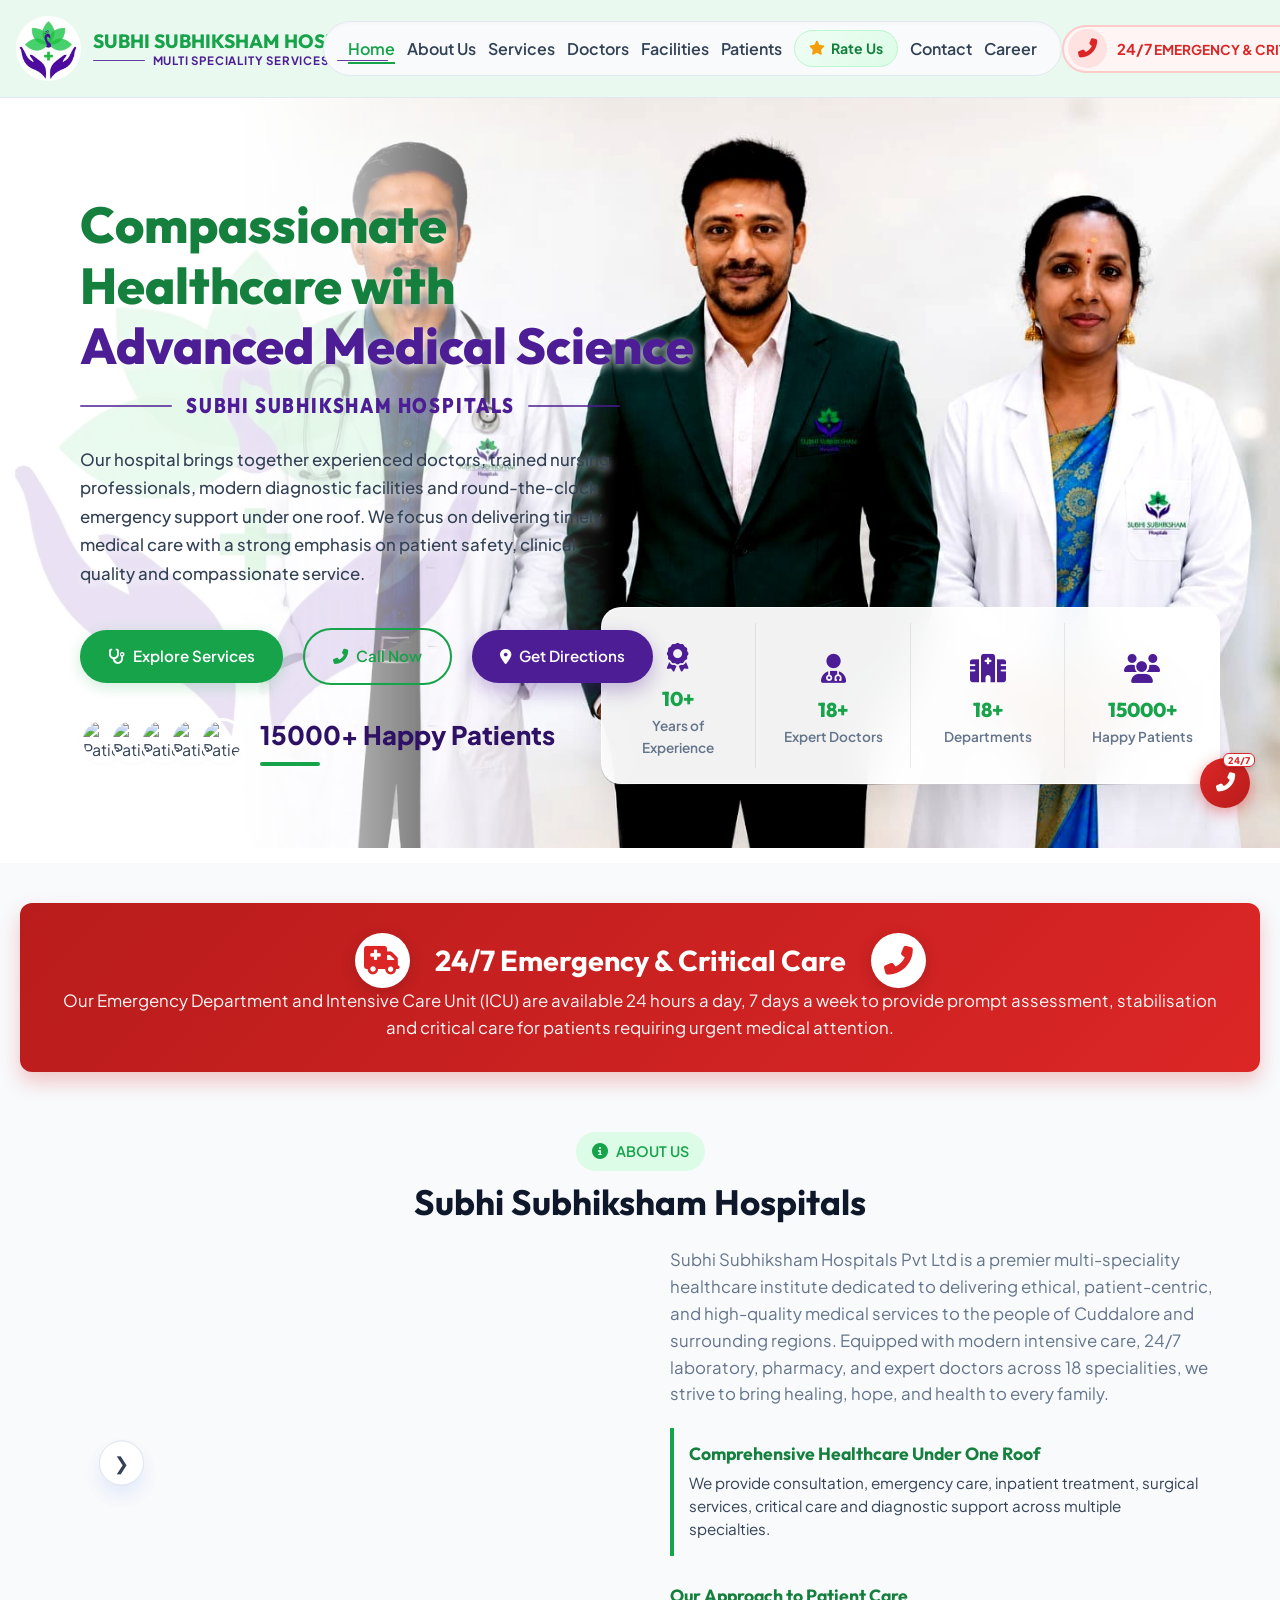
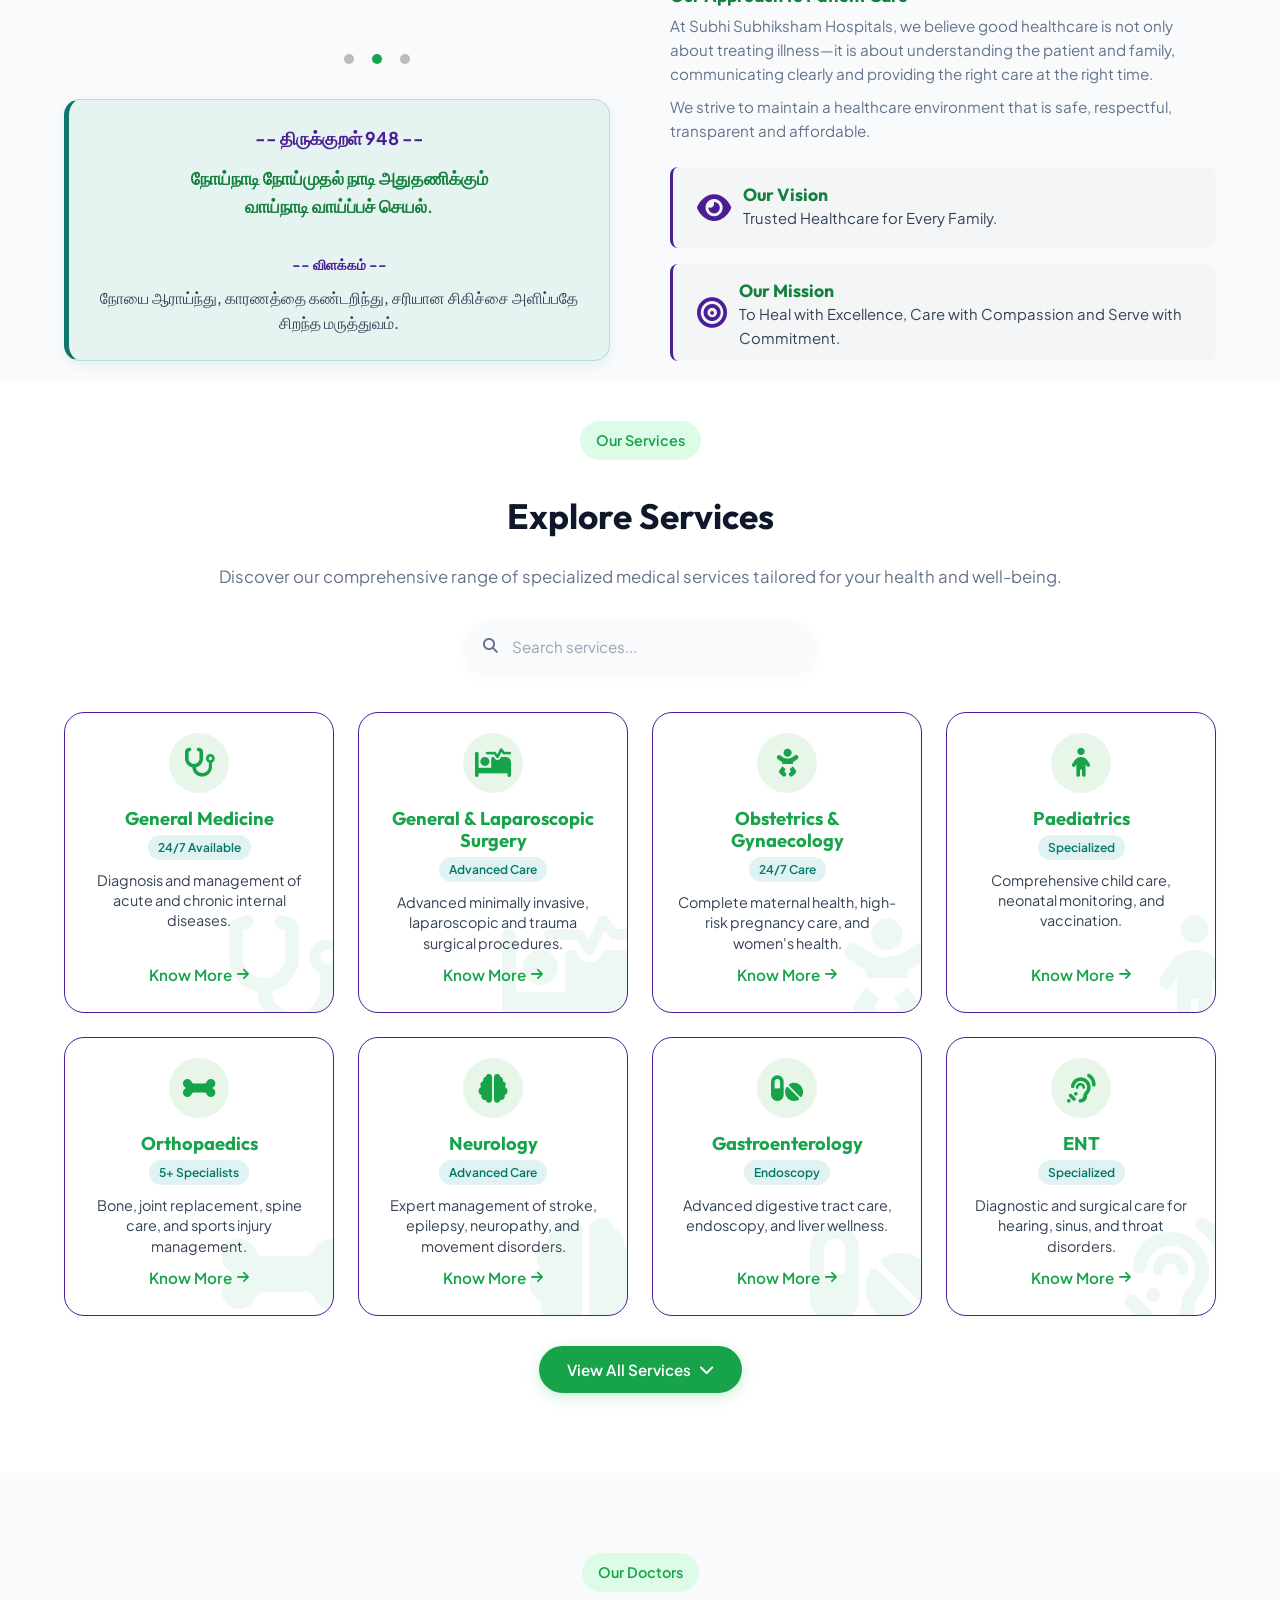
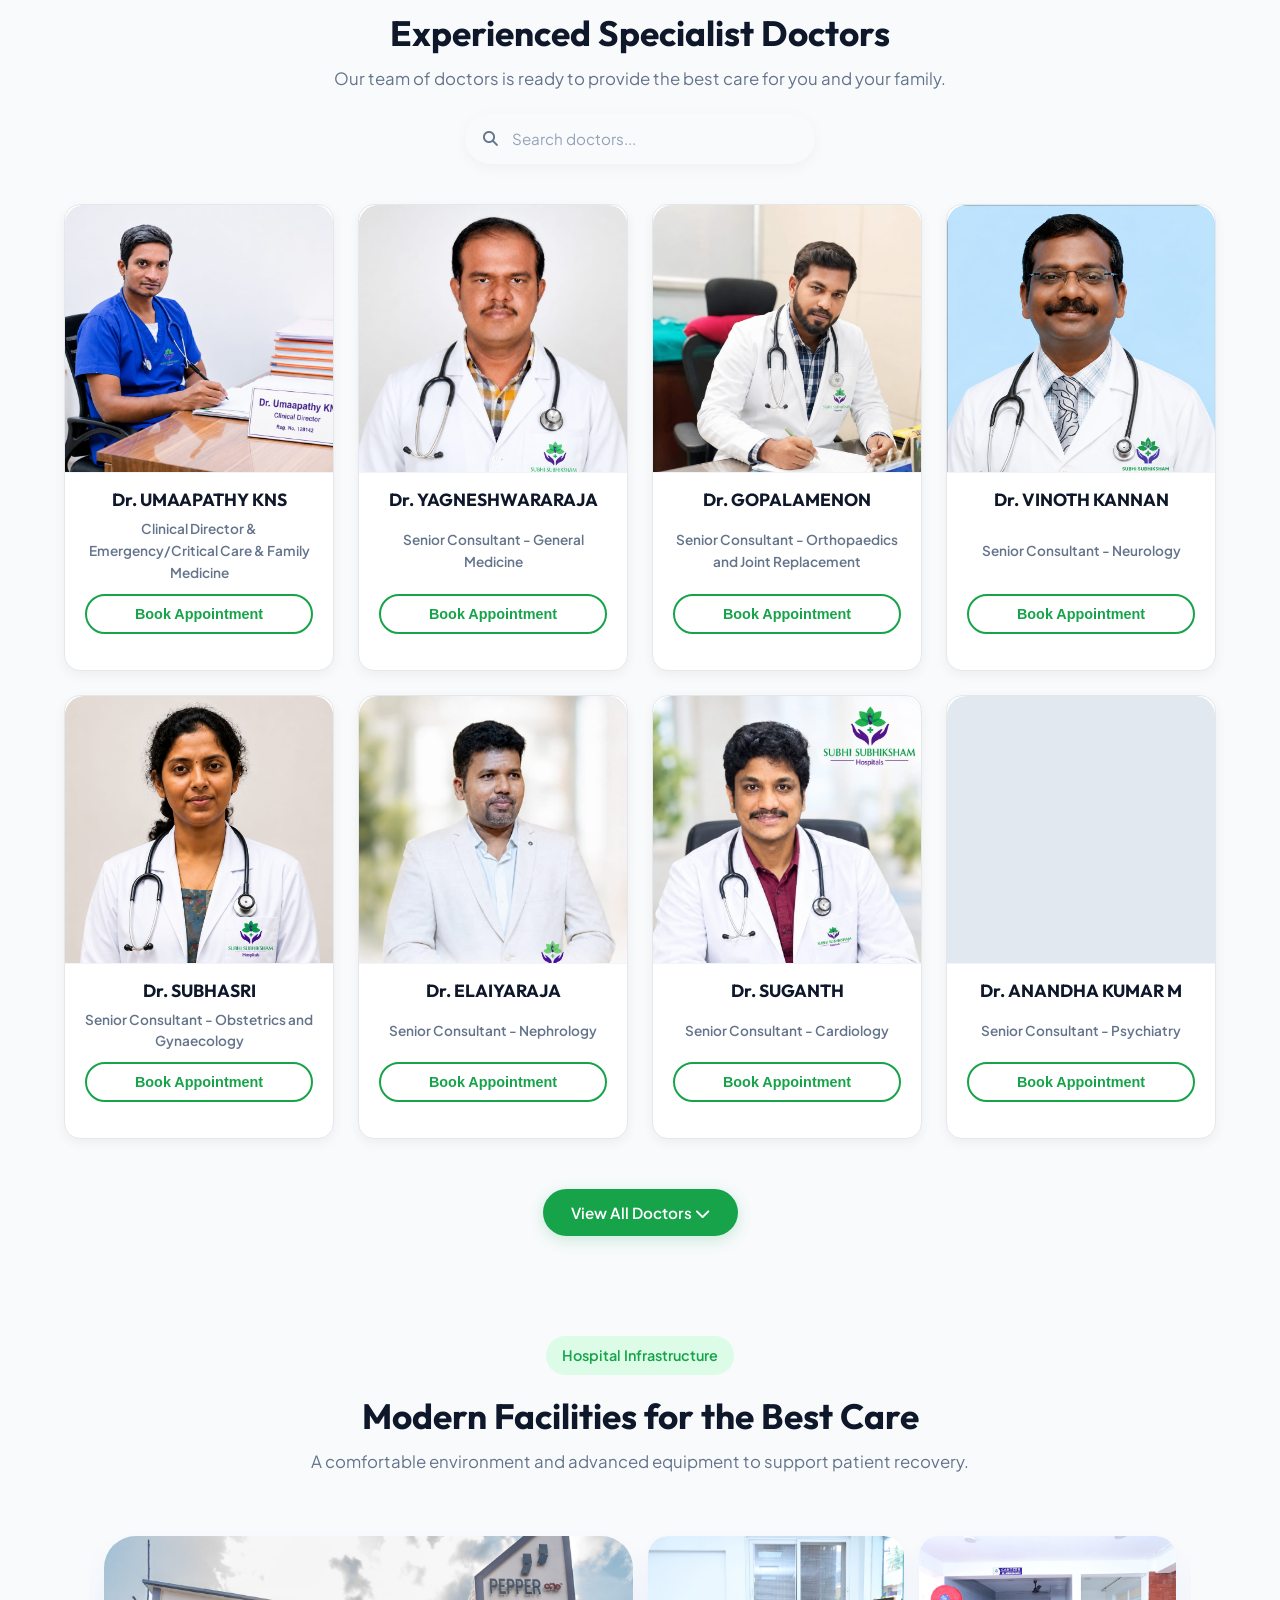
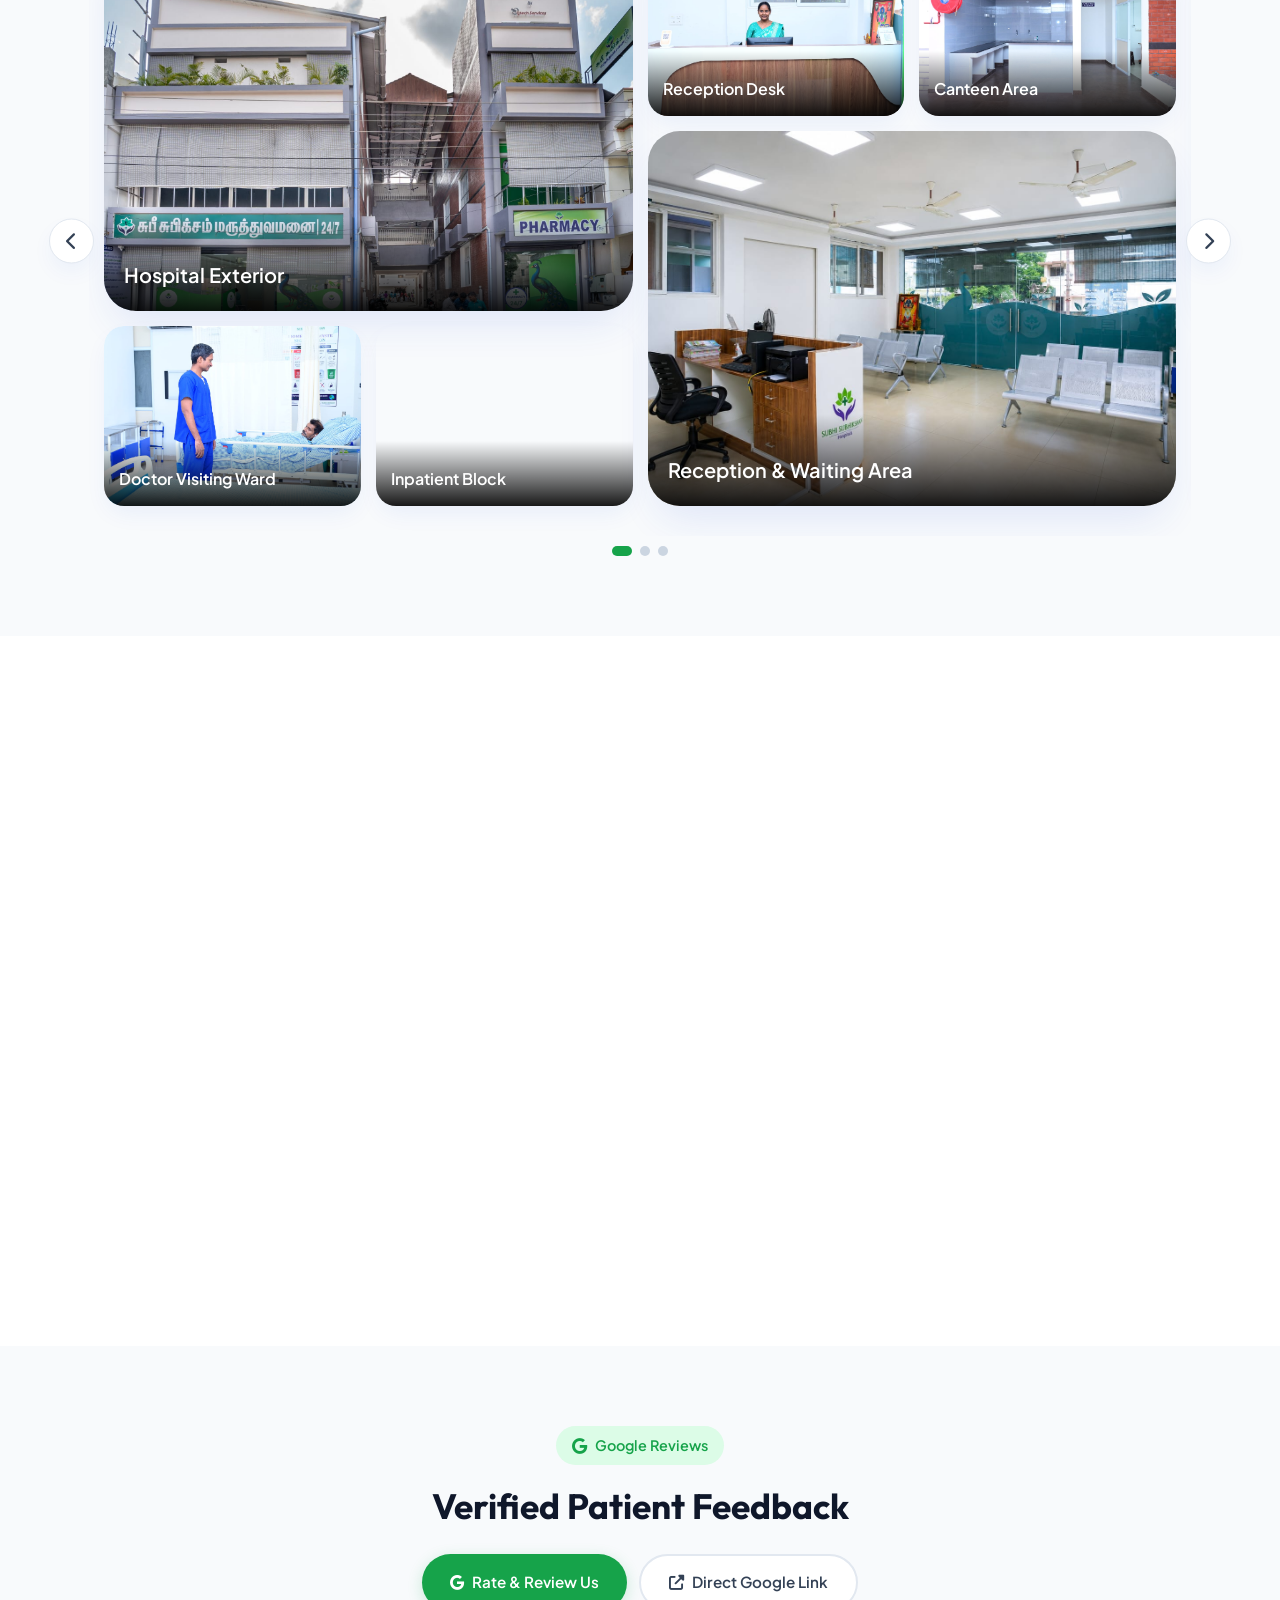
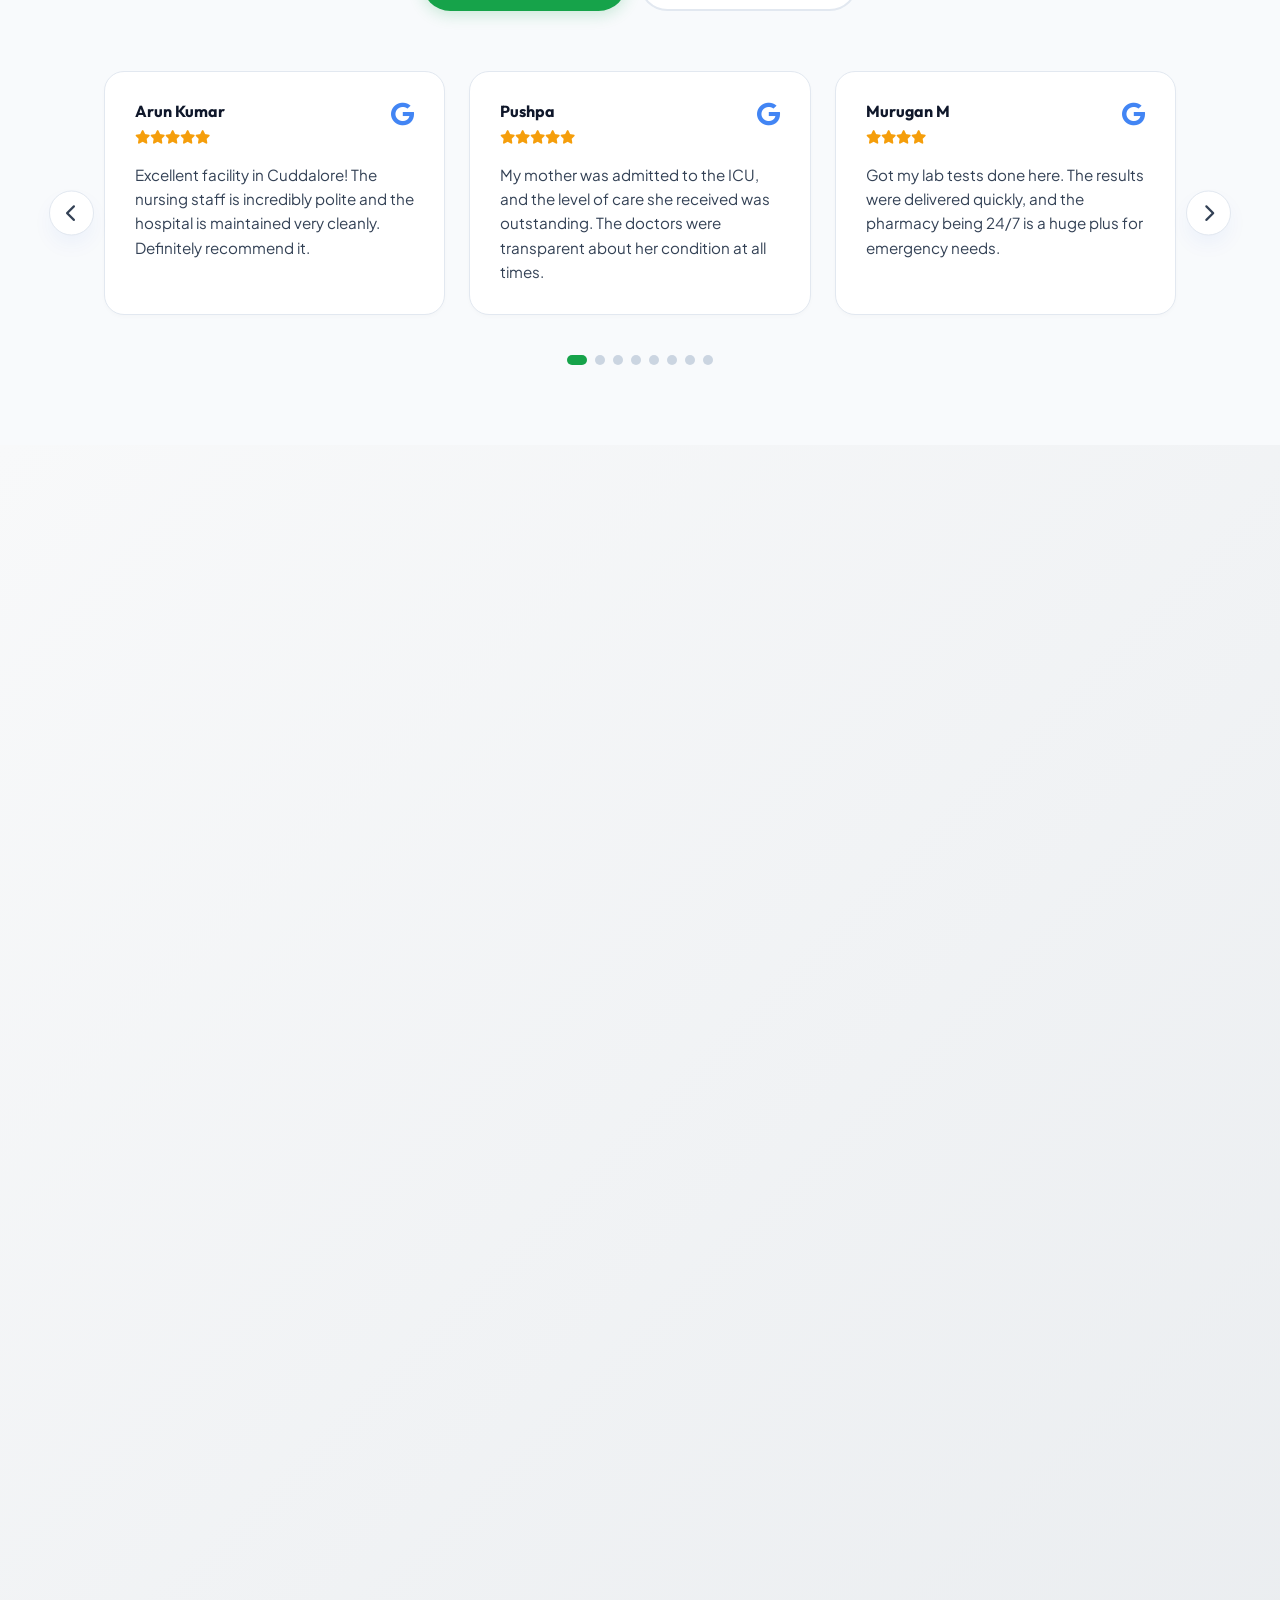
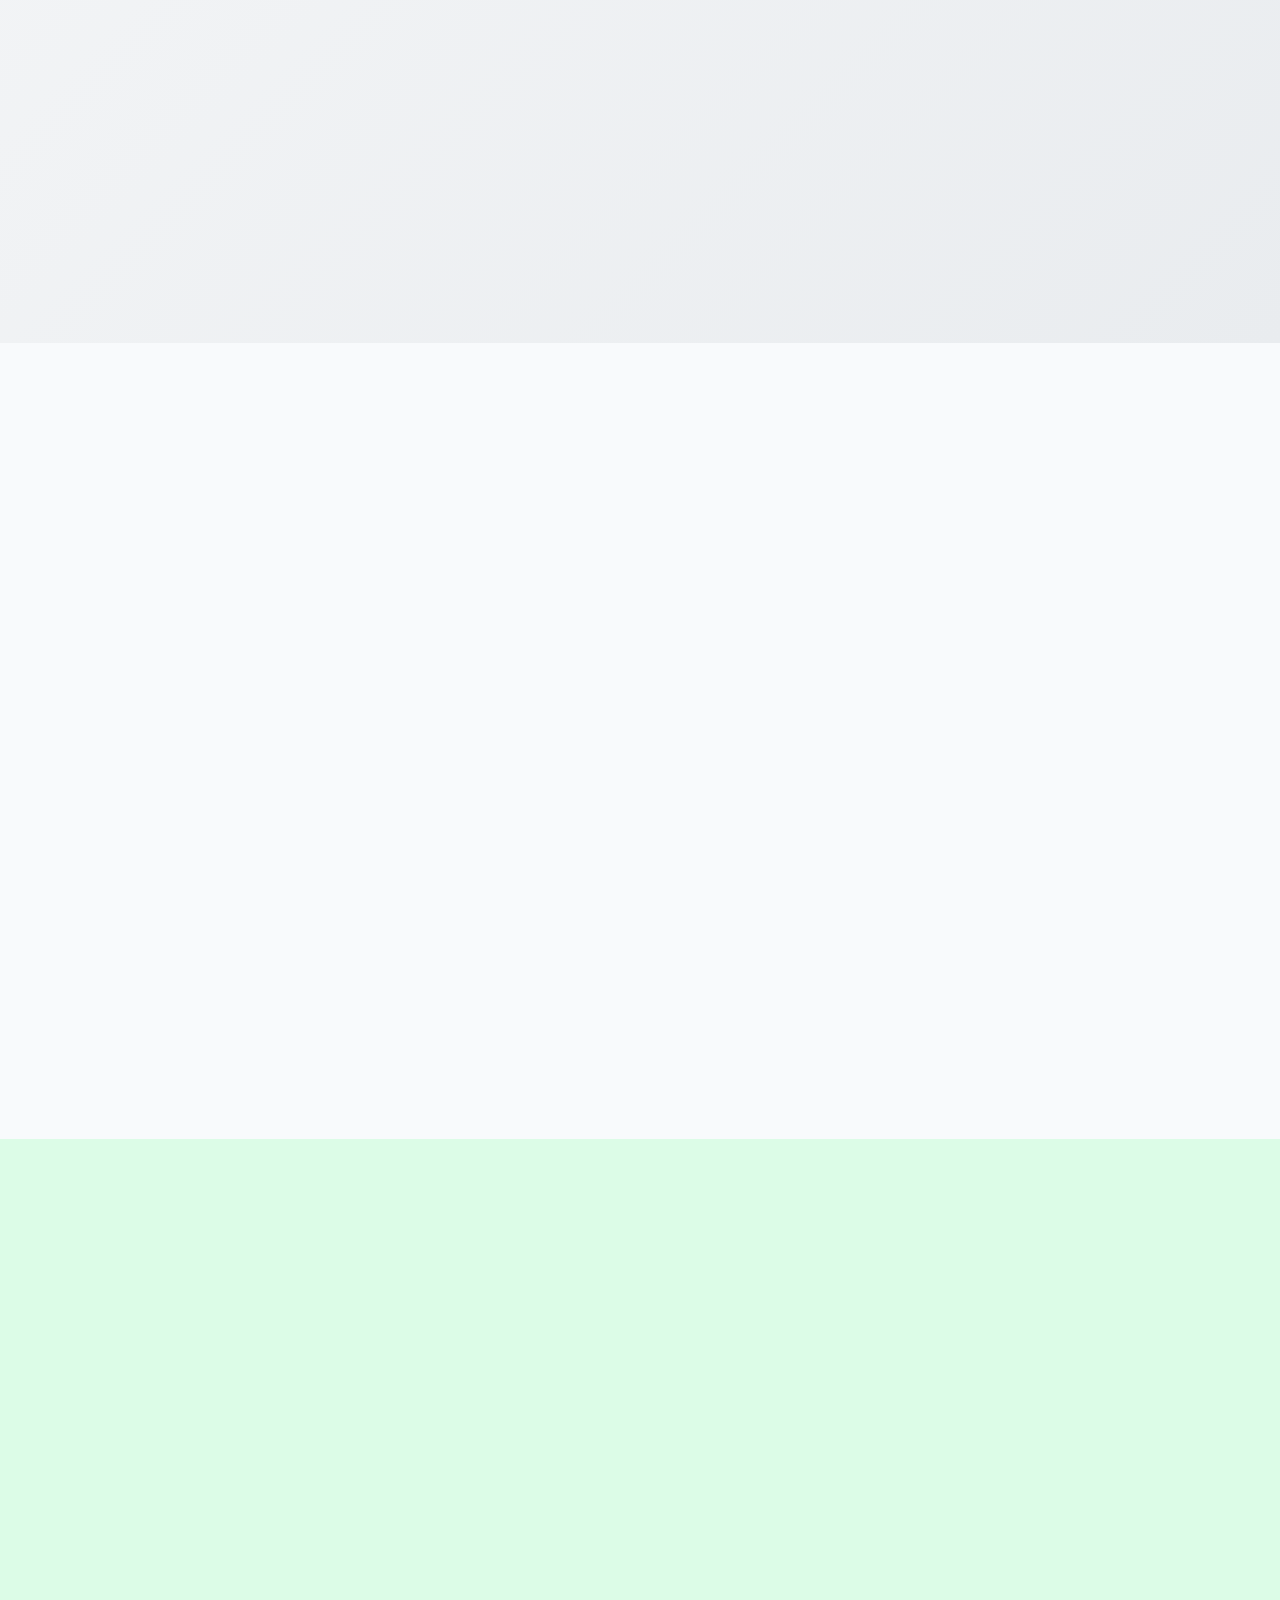
==== commit b27b4aed: "Add Google review assistant page with 30-day validity and website integration" ====
--- a/index.html
+++ b/index.html
@@ -126,6 +126,7 @@
                 <li><a href="#doctors">Doctors</a></li>
                 <li><a href="#infrastructure">Facilities</a></li>
                 <li><a href="#testimonials">Patients</a></li>
+                <li><a href="review/" class="nav-review-badge"><i class="fas fa-star"></i> Rate Us</a></li>
                 <li><a href="#contact">Contact</a></li>
                 <li><a href="#career">Career</a></li>
             </ul>
@@ -443,9 +444,11 @@
             <div class="section-header center-header">
                 <div class="badge"><i class="fab fa-google"></i> Google Reviews</div>
                 <h2 class="section-title">Verified Patient Feedback</h2>
-                <div class="google-review-btn-wrapper">
-                    <a href="https://www.google.com/maps/place/Subhi+Subhiksham+Hospitals+Pvt+Ltd/@11.7489459,79.7654655,17z/data=!4m8!3m7!1s0x3a5499fc05d33519:0x494043054fecdf76!8m2!3d11.7489407!4d79.7680404!9m1!1b1!16s%2Fg%2F11xzhg47z6?entry=ttu&g_ep=EgoyMDI2MDgyNi4wIKXMDSoASAFQAw%3D%3D" id="google-review-btn" target="_blank" class="btn btn-primary"><i
-                            class="fab fa-google"></i> Review Us on Google</a>
+                <div class="google-review-btn-wrapper" style="display: flex; gap: 12px; justify-content: center; flex-wrap: wrap;">
+                    <a href="review/" id="google-review-btn" class="btn btn-primary"><i
+                            class="fab fa-google"></i> Rate & Review Us</a>
+                    <a href="https://search.google.com/local/writereview?placeid=ChIJGTXTBfyZVToRdt_sTwVDQEk" target="_blank" rel="noopener noreferrer" class="btn btn-outline"><i
+                            class="fas fa-external-link-alt"></i> Direct Google Link</a>
                 </div>
             </div>
             <div class="carousel-container reviews-carousel-container">
@@ -677,6 +680,7 @@
                         <li><a href="#doctors"><i class="fas fa-chevron-right"></i> Doctors</a></li>
                         <li><a href="#gallery"><i class="fas fa-chevron-right"></i> Gallery</a></li>
                         <li><a href="#testimonials"><i class="fas fa-chevron-right"></i> Testimonials</a></li>
+                        <li><a href="review/"><i class="fas fa-star" style="color: #facc15;"></i> Rate & Review Us</a></li>
                         <li><a href="#career"><i class="fas fa-chevron-right"></i> Career</a></li>
                         <li><a href="#contact"><i class="fas fa-chevron-right"></i> Contact Us</a></li>
                     </ul>
--- a/style.css
+++ b/style.css
@@ -393,6 +393,40 @@
 .nav-links a:hover,
 .nav-links a.active {
     color: var(--primary-color);
+}
+
+.nav-links a.nav-review-badge {
+    display: inline-flex;
+    align-items: center;
+    gap: 6px;
+    background: linear-gradient(135deg, #f0fdf4, #dcfce7);
+    color: #15803d !important;
+    padding: 6px 14px;
+    border-radius: 9999px;
+    border: 1px solid #bbf7d0;
+    font-weight: 700;
+    font-size: 0.88rem;
+    transition: all 0.25s ease;
+}
+
+.nav-links a.nav-review-badge::after {
+    display: none;
+}
+
+.nav-links a.nav-review-badge:hover {
+    background: linear-gradient(135deg, #16a34a, #15803d);
+    color: #ffffff !important;
+    border-color: #16a34a;
+    transform: translateY(-1px);
+    box-shadow: 0 4px 12px rgba(22, 163, 74, 0.25);
+}
+
+.nav-links a.nav-review-badge i {
+    color: #f59e0b;
+}
+
+.nav-links a.nav-review-badge:hover i {
+    color: #fef08a;
 }
 
 .nav-contact {
